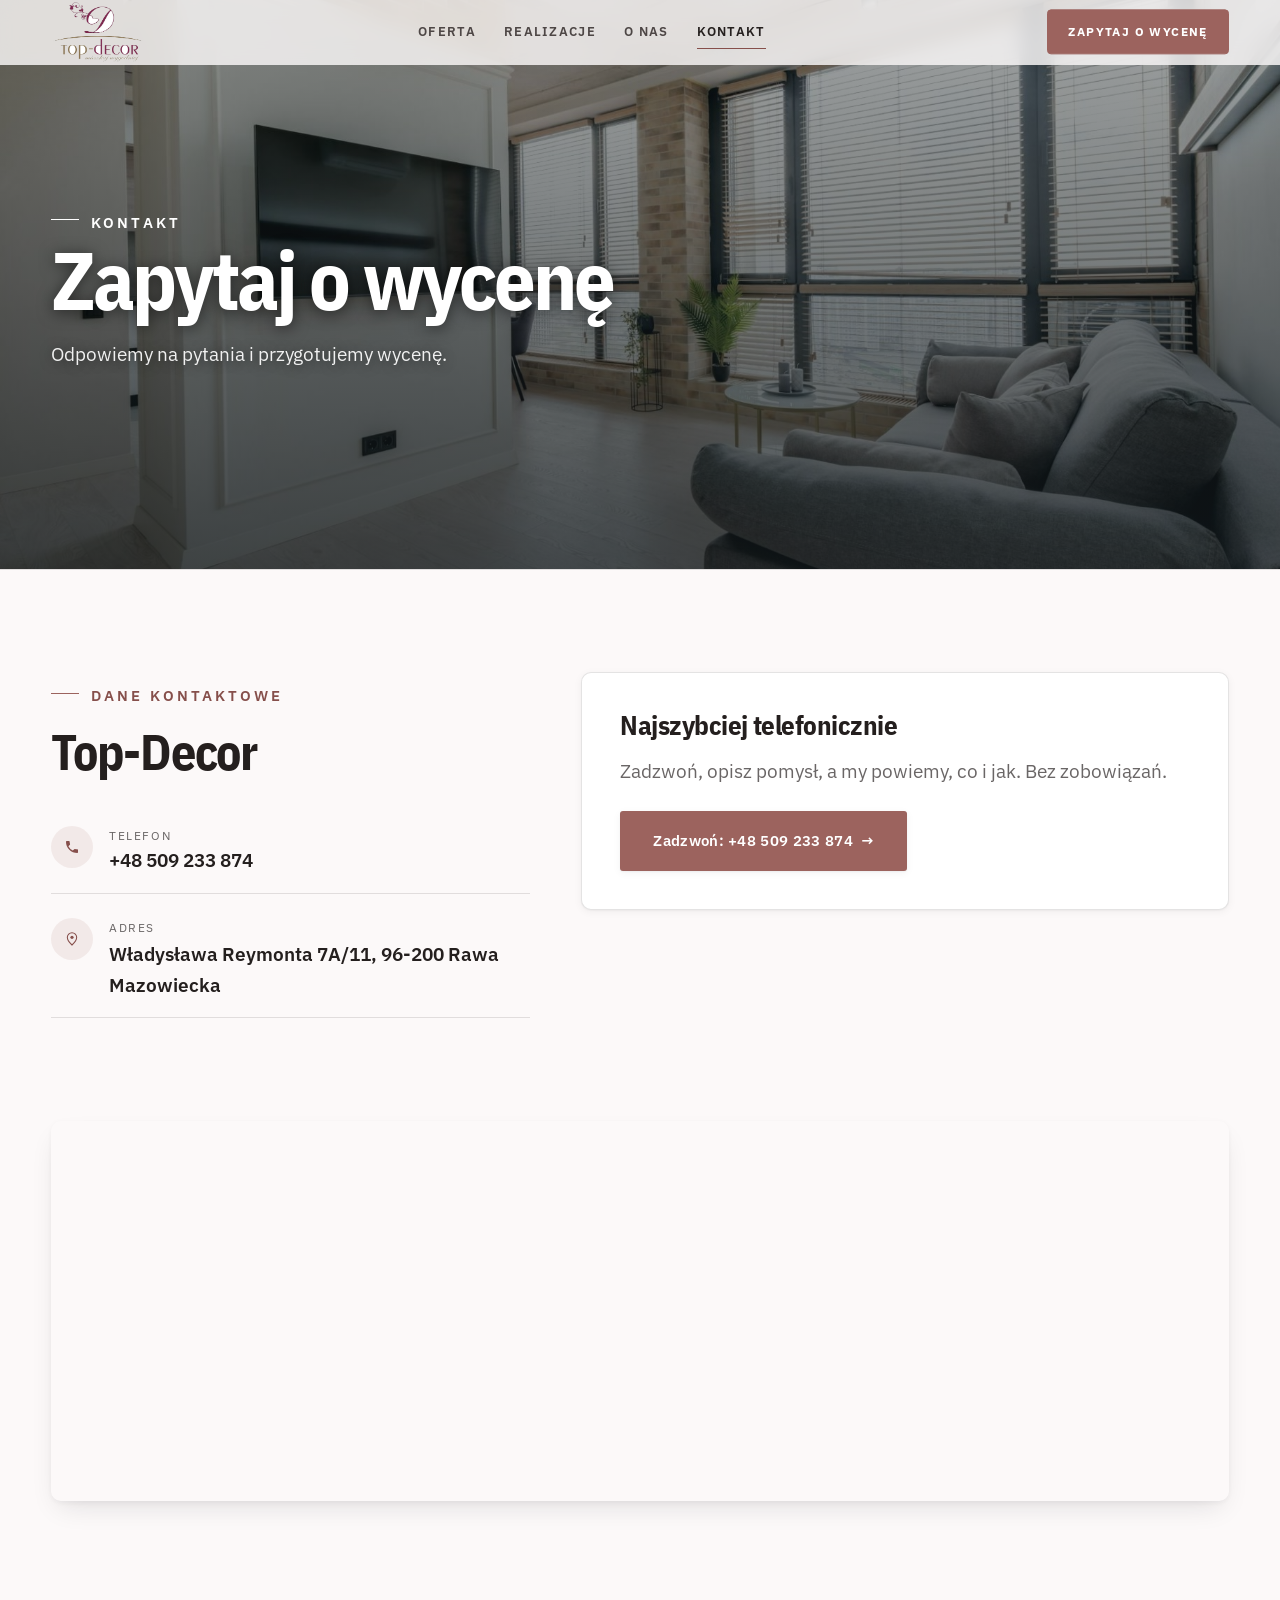
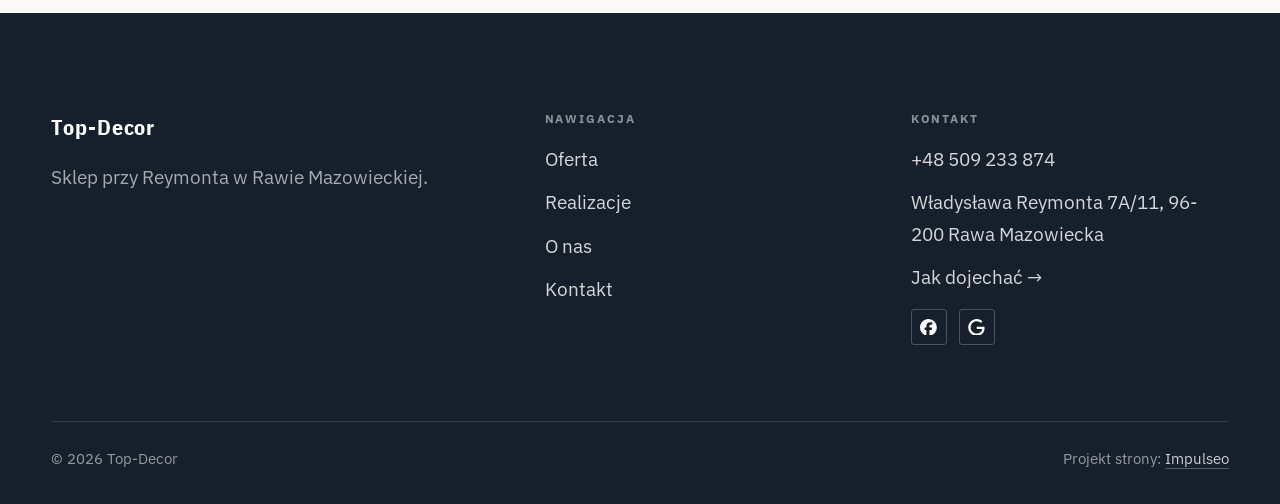
==== kontakt.html @ 42b7243c "Strona demo: top-decor" ====
<!DOCTYPE html>
<html lang="pl">
<head>
<meta charset="UTF-8">
<meta name="viewport" content="width=device-width, initial-scale=1.0">
<title>Kontakt - Top-Decor</title>
<meta name="description" content="Kontakt Top-Decor - Władysława Reymonta 7A/11, 96-200 Rawa Mazowiecka">
<link rel="canonical" href="https://kris20032.github.io/top-decor/kontakt.html">
<meta name="robots" content="noindex, nofollow">
<meta property="og:type" content="website">
<meta property="og:locale" content="pl_PL">
<meta property="og:site_name" content="Top-Decor">
<meta property="og:title" content="Kontakt - Top-Decor">
<meta property="og:description" content="Kontakt Top-Decor - Władysława Reymonta 7A/11, 96-200 Rawa Mazowiecka">
<meta property="og:url" content="https://kris20032.github.io/top-decor/kontakt.html">
<meta property="og:image" content="https://kris20032.github.io/top-decor/img/og.jpg">
<meta property="og:image:width" content="1200">
<meta property="og:image:height" content="630">
<meta name="twitter:card" content="summary_large_image">
<link rel="preconnect" href="https://fonts.googleapis.com">
<link rel="preconnect" href="https://fonts.gstatic.com" crossorigin>
<link href="https://fonts.googleapis.com/css2?family=IBM+Plex+Sans+Condensed:wght@500;600;700&family=IBM+Plex+Sans:wght@400;500;600&display=swap" rel="stylesheet">
<link rel="stylesheet" href="assets/styles.css?v=985de758">
</head>
<body>

<header class="nav">
  <div class="wrap nav-inner">
    <a class="brand brand-has-logo" href="index.html"><img class="brand-logo" src="img/logo.png" alt="Top-Decor" width="624" height="426" decoding="async"></a>
    <nav class="nav-links">
      <a href="oferta.html">Oferta</a>
      <a href="realizacje.html">Realizacje</a>
      <a href="o-nas.html">O nas</a>
      <a href="kontakt.html" class="active" aria-current="page">Kontakt</a>
      <a href="kontakt.html" class="btn btn-accent">Zapytaj o wycenę</a>
    </nav>
    <button class="nav-toggle" aria-label="Menu"><span></span><span></span><span></span></button>
  </div>
</header>

<main>
<section class="pagehead">
  <img src="img/g11.jpg" alt="Top-Decor - Zapytaj o wycenę" width="1830" height="1200" decoding="async">
  <div class="wrap">
    <span class="eyebrow">Kontakt</span>
    <h1>Zapytaj o wycenę</h1>
    <p>Odpowiemy na pytania i przygotujemy wycenę.</p>
  </div>
</section>
<section>
  <div class="wrap contact-grid">
    <div class="reveal">
      <span class="eyebrow">Dane kontaktowe</span>
      <h2 style="margin:var(--space-4) 0 var(--space-6)">Top-Decor</h2>
      <div class="info-list">
        <div class="info-row"><div class="ic"><svg class="ico-tel" width="16" height="16" viewBox="0 0 24 24" fill="none" aria-hidden="true"><path d="M6.6 10.8a15.5 15.5 0 0 0 6.6 6.6l2.2-2.2a1 1 0 0 1 1-.24 11.4 11.4 0 0 0 3.6.58 1 1 0 0 1 1 1V20a1 1 0 0 1-1 1A17 17 0 0 1 3 4a1 1 0 0 1 1-1h3.5a1 1 0 0 1 1 1c0 1.25.2 2.46.58 3.6a1 1 0 0 1-.25 1l-2.23 2.2Z" fill="currentColor"/></svg></div><div><div class="lbl">Telefon</div><a class="val" href="tel:+48509233874">+48 509 233 874</a></div></div>
        <div class="info-row"><div class="ic"><svg class="ico-pin" width="16" height="16" viewBox="0 0 24 24" fill="none" aria-hidden="true"><path d="M12 21s7-6.1 7-11.5A7 7 0 0 0 5 9.5C5 14.9 12 21 12 21Z" stroke="currentColor" stroke-width="1.6" fill="none"/><circle cx="12" cy="9.5" r="2.4" fill="currentColor"/></svg></div><div><div class="lbl">Adres</div><div class="val">Władysława Reymonta 7A/11, 96-200 Rawa Mazowiecka</div></div></div>
      </div>
    </div>
    <div class="reveal">
      <div class="form">
        <h3 style="margin-bottom:var(--space-4)">Najszybciej telefonicznie</h3>
        <p class="muted" style="margin-bottom:var(--space-5)">Zadzwoń, opisz pomysł, a my powiemy, co i jak. Bez zobowiązań.</p>
        <a href="tel:+48509233874" class="btn btn-accent" style="justify-content:center">Zadzwoń: +48 509 233 874 <span class="arr">→</span></a>
      </div>
    </div>
  </div>
</section>
<section style="padding-top:0">
  <div class="wrap reveal">
    <iframe class="map" title="Top-Decor - Rawa Mazowiecka" src="https://maps.google.com/maps?q=51.7623965%2C20.2611301&z=15&output=embed" loading="lazy" referrerpolicy="no-referrer-when-downgrade"></iframe>
  </div>
</section>
</main>

<footer>
  <div class="wrap">
    <div class="foot-grid">
      <div class="foot-brand">
        <div class="name">Top-Decor</div>
        <p>Sklep przy Reymonta w Rawie Mazowieckiej.</p>
      </div>
      <div class="foot-col">
        <h4>Nawigacja</h4>
        <a href="oferta.html">Oferta</a>
        <a href="realizacje.html">Realizacje</a>
        <a href="o-nas.html">O nas</a>
        <a href="kontakt.html">Kontakt</a>
      </div>
      <div class="foot-col">
        <h4>Kontakt</h4>
        <a href="tel:+48509233874">+48 509 233 874</a>
        <p>Władysława Reymonta 7A/11, 96-200 Rawa Mazowiecka</p>
        <a href="https://maps.google.com/?cid=16657654547501388124" target="_blank" rel="noopener">Jak dojechać →</a>
      <div class="foot-soc">
        <a class="soc" href="https://www.facebook.com/top.decor.eu/" target="_blank" rel="noopener" aria-label="Facebook - Top-Decor"><svg viewBox="0 0 24 24" aria-hidden="true" focusable="false"><path d="M9.101 23.691v-7.98H6.627v-3.667h2.474v-1.58c0-4.085 1.848-5.978 5.858-5.978.401 0 .955.042 1.468.103a8.68 8.68 0 0 1 1.141.195v3.325a8.623 8.623 0 0 0-.653-.036 26.805 26.805 0 0 0-.733-.009c-.707 0-1.259.096-1.675.309a1.686 1.686 0 0 0-.679.622c-.258.42-.374.995-.374 1.752v1.297h3.919l-.386 2.103-.287 1.564h-3.246v8.245C19.396 23.238 24 18.179 24 12.044c0-6.627-5.373-12-12-12s-12 5.373-12 12c0 5.628 3.874 10.35 9.101 11.647Z" fill="currentColor"/></svg></a>
        <a class="soc" href="https://maps.google.com/?cid=16657654547501388124" target="_blank" rel="noopener" aria-label="Google - Top-Decor"><svg viewBox="0 0 24 24" aria-hidden="true" focusable="false"><path d="M12.48 10.92v3.28h7.84c-.24 1.84-.853 3.187-1.787 4.133-1.147 1.147-2.933 2.4-6.053 2.4-4.827 0-8.6-3.893-8.6-8.72s3.773-8.72 8.6-8.72c2.6 0 4.507 1.027 5.907 2.347l2.307-2.307C18.747 1.44 16.133 0 12.48 0 5.867 0 .307 5.387.307 12s5.56 12 12.173 12c3.573 0 6.267-1.173 8.373-3.36 2.16-2.16 2.84-5.213 2.84-7.667 0-.76-.053-1.467-.173-2.053H12.48z" fill="currentColor"/></svg></a>
      </div>
      </div>
    </div>
    <div class="foot-bot">
      <span>© 2026 Top-Decor</span>
      <span>Projekt strony: <a class="foot-credit" href="https://impulseo.pl" target="_blank" rel="noopener">Impulseo</a></span>
    </div>
  </div>
</footer>
<div class="sticky-reserve"><a class="sr-book" href="kontakt.html">Zapytaj o wycenę</a><a class="sr-call" href="tel:+48509233874" aria-label="Zadzwoń"><svg class="ico-tel" width="16" height="16" viewBox="0 0 24 24" fill="none" aria-hidden="true"><path d="M6.6 10.8a15.5 15.5 0 0 0 6.6 6.6l2.2-2.2a1 1 0 0 1 1-.24 11.4 11.4 0 0 0 3.6.58 1 1 0 0 1 1 1V20a1 1 0 0 1-1 1A17 17 0 0 1 3 4a1 1 0 0 1 1-1h3.5a1 1 0 0 1 1 1c0 1.25.2 2.46.58 3.6a1 1 0 0 1-.25 1l-2.23 2.2Z" fill="currentColor"/></svg></a></div>
<div class="demo-wazne" data-do="2026-11-08" data-cykl="3" hidden><svg class="dw-ico" width="13" height="13" viewBox="0 0 24 24" fill="none" aria-hidden="true"><circle cx="12" cy="12" r="8.6" stroke="currentColor" stroke-width="1.8"/><path d="M12 7.2V12l3.3 2" stroke="currentColor" stroke-width="1.8" stroke-linecap="round"/></svg><span class="dw-txt"></span></div>

<script src="assets/main.js"></script>
</body>
</html>
---- assets/styles.css ----
/* ============================================================
   STOLBASZ — premium, architektoniczny B2B fit-out
   Jasna paleta, zero brązu. System wg premium-web-craft.
   Projekt strony: Impulseo (impulseo.pl)
   ============================================================ */

:root{
  /* PALETA — jasna, architektoniczna, chłodna */
  --paper:#F4F7FA;          /* główne tło */
  --paper-2:#E7EDF3;        /* sekcje alternatywne (chłodny jasny szary) */
  --paper-3:#E7EDF3;        /* delikatne wypełnienia */
  --ink:#16202C;            /* tekst główny — chłodny grafit */
  --ink-soft:#3A4654;       /* nagłówki drugorzędne */
  --muted:#5C6672;          /* tekst poboczny */
  --line:rgba(22,32,44,.12);/* hairline */
  --accent:#235E96;         /* stonowany petrol-slate — jedyny akcent */
  --accent-d:#1A4A78;
  --accent-soft:rgba(35,94,150,.10);
  --dark:#16202C;           /* sekcje ciemne (stopka/CTA) */

  /* HOVER ZDJĘĆ — JEDEN standard dla całego silnika (decyzja K. 04.08.2026, artefakt z wariantami).
     AKTUALNE (K.+Szymon 09.08.2026, wybór z artefaktu 6 wariantów): zoom 1.05 przy 1.4s -
     przy tak długim czasie mocniejszy kadr NIE skacze, tylko „oddycha". Poprzedni standard
     (1.02 / .55s z 04.08) odbierany jako dynamiczny i szybki.
     Spoczynek lekko przygaszony, ale TYLKO tam, gdzie jest mysz (@media hover:hover) —
     na telefonie zdjęcia zostają w pełnej jasności. */
  --img-zoom:1.05;                   /* K.+Szymon 09.08: wariant F z artefaktu porównawczego */
  --img-rest:brightness(.95) saturate(.99);
  --img-hot:brightness(1.06) saturate(1.05);
  --img-dur:1.4s;                    /* K.+Szymon 09.08 (wariant F): powoli = elegancko */
  --img-ease:cubic-bezier(.16,.84,.44,1);  /* miękki ogon, efekt „oddychania" */

  /* ODSTĘPY — skala 4/8 */
  --space-1:4px; --space-2:8px; --space-3:12px; --space-4:16px; --space-5:24px;
  --space-6:32px; --space-7:48px; --space-8:64px; --space-9:96px; --space-10:128px;

  /* TYPOGRAFIA — fluid clamp() (skala podbita 16.07.2026: większe, czytelniejsze litery — uwaga Adama) */
  --text-sm:clamp(.9rem,.87rem + .12vw,1rem);
  --text-base:clamp(1.08rem,1.04rem + .18vw,1.2rem);
  --text-lg:clamp(1.24rem,1.15rem + .34vw,1.44rem);
  --text-h3:clamp(1.34rem,1.22rem + .55vw,1.66rem);
  --text-h2:clamp(2.1rem,1.66rem + 2.1vw,3.1rem);
  --text-h1:clamp(2.9rem,2.1rem + 4vw,5.1rem);

  /* PROMIENIE — architektoniczne, raczej ostre */
  --r-sm:3px; --r-md:6px; --r-lg:10px;

  /* RUCH */
  --ease:cubic-bezier(.25,.46,.45,.94); --dur:.24s;

  /* CIENIE — miękkie, warstwowe */
  --sh-sm:0 1px 2px rgba(16,24,32,.04), 0 2px 8px rgba(16,24,32,.05);
  --sh-md:0 2px 6px rgba(16,24,32,.05), 0 12px 28px -8px rgba(16,24,32,.12);
  --sh-lg:0 6px 14px rgba(16,24,32,.07), 0 26px 56px -18px rgba(16,24,32,.22);

  --hairline:1px solid var(--line);

  --font-display:'IBM Plex Sans Condensed','IBM Plex Sans',sans-serif;
  --font-body:'IBM Plex Sans',sans-serif;
}

*{box-sizing:border-box;margin:0;padding:0}
html{scroll-behavior:smooth}
body{
  font-family:var(--font-body);
  font-size:var(--text-base);
  line-height:1.65;
  color:var(--ink);
  background:var(--paper);
  -webkit-font-smoothing:antialiased;
  text-rendering:optimizeLegibility;
}
img{max-width:100%;height:auto;display:block}  /* height:auto = width/height z atrybutów trzyma proporcje (TOP#12) */
a{color:inherit;text-decoration:none}

.wrap{width:min(92%,1180px);margin-inline:auto}
section{padding-block:clamp(52px,6.5vw,96px)}

h1,h2,h3{font-family:var(--font-display);font-weight:700;line-height:1.08;letter-spacing:-.02em;color:var(--ink)}
h1{font-size:var(--text-h1);letter-spacing:-.035em}
h2{font-size:var(--text-h2);letter-spacing:-.025em}
h3{font-size:var(--text-h3)}
/* MIARA — długość wiersza. WCAG 2.2 SC 1.4.8: max 80 znaków; Butterick: 45–90.
   68ch daje realnie 72–78 znaków polskiego tekstu, czyli z zapasem pod granicą.
   Wcześniej limit miał TYLKO <p> — <li>, <blockquote> i <dd> nie miały żadnego,
   i to jedyny powód, dla którego 23 bloki na dwóch oddanych stronach jadą po
   83–106 znaków w wierszu (pomiar 07.08.2026, bramka `miara`).
   ⚠️ Listy i definicje ograniczamy TYLKO bez klasy: `ul`/`ol` z klasą to u nas
   układ (siatki kafli, menu), a nie tekst ciągły — tam miarę wyznacza układ. */
/* 60ch, nie 68ch (K. 10.08): po zmianie fontów na węższe kroje (DM Sans i spółka)
   w 68ch mieściło się ~90 znaków - bramka pikselowa słusznie zgłaszała przekroczenie
   granicy 80. Pomiar na żywej przeglądarce: 60ch = 90 znaków, 53ch = ~78 znaków, czyli normę WCAG 1.4.8. */
:root{ --miara:53ch }
p{max-width:min(100%,var(--miara))}
blockquote,
ul:not([class])>li, ol:not([class])>li,
dl:not([class])>dd{max-width:min(100%,var(--miara))}

/* ⚠️ Świadomie BEZ wyjątku `.tile p,.card p,.svc p{max-width:none}`, choć nasuwa się sam:
   te akapity BYŁY już ograniczone (stare `p{max-width:65ch}`), więc „wyjątek" nie odblokowałby
   niczego nowego — tylko ROZLUŹNIŁ stan sprzed zmiany na wszystkich demach naraz.
   `figcaption` żadna z reguł wyżej nie dotyczy, więc też nie potrzebuje zwolnienia. */

/* ŁAMANIE. `balance` wyrównuje długości wierszy w nagłówku, `pretty` pilnuje ostatniego
   wiersza akapitu, żeby nie został w nim jeden wyraz. Obsługiwane od Chrome 117 /
   Safari 17.5; starsze przeglądarki po prostu ignorują tę własność.
   `text-wrap:pretty` nie występowało dotąd ANI RAZ w silniku ani w repo klientów. */
h1,h2,h3,.lead,.lede{text-wrap:balance}
p,li,blockquote,dd{text-wrap:pretty}

.eyebrow{
  font-family:var(--font-body);
  font-size:var(--text-sm);
  font-weight:600;
  letter-spacing:.18em;
  text-transform:uppercase;
  color:var(--accent);
  display:inline-flex;align-items:center;gap:var(--space-3);
}
/* flex:none + margin-top = kreska trzyma się PIERWSZEJ linii. Wcześniej align-items:center
   centrowało ją względem całego bloku i przy zawinięciu (długi kicker typu
   „…WNĘTRZ · LESZNO · OD 2019") druga linia lądowała z brzydkim wcięciem. */
.eyebrow{align-items:flex-start}
.eyebrow>*,.eyebrow{text-wrap:balance}   /* dlugi kicker lamal sie na sierote typu samo „2019" w drugiej linii */
.eyebrow::before{content:"";width:28px;height:1px;background:var(--accent);display:inline-block;flex:none;margin-top:.62em}

.muted{color:var(--muted)}
.lead{font-size:var(--text-lg);line-height:1.55;color:var(--ink-soft);max-width:50ch}

/* ---------- BUTTONS ---------- */
.btn{
  display:inline-flex;align-items:center;gap:var(--space-2);
  font-weight:600;font-size:var(--text-sm);letter-spacing:.02em;
  padding:var(--space-4) var(--space-6);
  border-radius:var(--r-sm);
  transition:transform var(--dur) var(--ease),box-shadow var(--dur) var(--ease),background var(--dur) var(--ease);
  cursor:pointer;border:1px solid transparent;
}
.btn-accent{background:var(--accent);color:#fff;box-shadow:var(--sh-sm)}
.btn-accent:hover{background:var(--accent-d);transform:translateY(-2px);box-shadow:var(--sh-md)}
.btn-accent:active{transform:translateY(0);box-shadow:var(--sh-sm)}
.btn-ghost{background:transparent;color:var(--ink);border-color:var(--line)}
.btn-ghost:hover{border-color:var(--accent);color:var(--accent);transform:translateY(-2px)}
.btn-light{background:#fff;color:var(--ink);box-shadow:var(--sh-sm)}
.btn-light:hover{transform:translateY(-2px);box-shadow:var(--sh-md)}
.btn .arr{transition:transform var(--dur) var(--ease)}
.btn:hover .arr{transform:translateX(4px)}

/* ---------- NAV ---------- */
.nav{
  position:sticky;top:0;z-index:50;
  background:color-mix(in srgb,var(--paper) 88%,transparent);
  backdrop-filter:saturate(140%) blur(10px);
  border-bottom:var(--hairline);
}
.nav-inner{display:flex;align-items:center;justify-content:space-between;gap:var(--space-5);height:72px}
/* ANTY-NACHODZENIE (K. 05.08.2026): długa nazwa firmy + przycisk z pełnym numerem nie mieściły się w pasku
   i flex ściskał linki PONIŻEJ ich treści - "Kontakt" wchodził na ramkę "Zadzwoń +48 ...". Teraz ustępuje
   nazwa marki (skrót wielokropkiem), a menu i przycisk nigdy się nie kurczą ani nie zachodzą na siebie. */
.brand{display:flex;flex-direction:column;line-height:1;min-width:0;flex:0 1 auto}
.brand .name{font-family:var(--font-display);font-weight:800;font-size:1.35rem;letter-spacing:.04em;white-space:nowrap;overflow:hidden;text-overflow:ellipsis}
.brand .sub{font-size:.62rem;letter-spacing:.34em;text-transform:uppercase;color:var(--muted);margin-top:5px;white-space:nowrap;overflow:hidden;text-overflow:ellipsis}
.nav-links{display:flex;align-items:center;gap:var(--space-6);flex:0 0 auto}
.nav-links a{font-size:var(--text-sm);font-weight:500;color:var(--ink-soft);position:relative;padding-block:4px;white-space:nowrap;transition:color var(--dur) var(--ease)}
.nav-links a::after{content:"";position:absolute;left:0;bottom:0;width:0;height:1.5px;background:var(--accent);transition:width var(--dur) var(--ease)}
.nav-links a:hover,.nav-links a.active{color:var(--ink)}
.nav-links a:hover::after,.nav-links a.active::after{width:100%}
.nav-links .btn{padding:var(--space-2) var(--space-5)}
/* przyciski w nav: właściwy kolor (przebij .nav-links a) + bez podkreślenia */
.nav-links a.btn-accent{color:#fff}
.nav-links a.btn-ghost,.nav-links a.btn-light{color:var(--ink)}
/* CTA w pasku: NIE podkreślenie spod linków menu, ale ten sam przelatujący błysk,
   co na wszystkich innych przyciskach (zgłoszenie K. 13.08.2026 - „na hero jest efekt
   światła przechodzącego przez przycisk, na navbarze go nie ma, a mają być identyczne").
   Reguła `.nav-links a::after` jest silniejsza od `.btn::after`, więc trzeba jej
   geometrię wyzerować i wpisać połysk z nazwy - samo `display:none` gasiło efekt. */
.nav-links a.btn::after{
  display:block;content:"";position:absolute;inset:0;z-index:-1;pointer-events:none;
  width:auto;height:auto;border-radius:inherit;   /* kasuje geometrię podkreślenia (width:0;height:1.5px) */
  background:linear-gradient(100deg,transparent 32%,rgba(255,255,255,.20) 50%,transparent 68%);
  translate:-120% 0}
@media (prefers-reduced-motion:no-preference){
  .nav-links a.btn:hover::after{translate:120% 0;transition:translate .75s var(--mt-ease,cubic-bezier(.16,.84,.44,1))}
}
.nav-toggle{display:none;background:none;border:none;cursor:pointer;flex-direction:column;gap:5px;padding:8px}
.nav-toggle span{width:24px;height:2px;background:var(--ink);transition:var(--dur)}
/* Ciasny zakres MIĘDZY menu mobilnym a pełnym pulpitem: zbijamy odstępy i nazwę marki,
   żeby wszystko zmieściło się naturalnie, zanim w ogóle dojdzie do skracania wielokropkiem. */
@media(max-width:1280px) and (min-width:921px){
  .nav-links{gap:var(--space-4)}
  .nav-links .btn{padding:var(--space-2) var(--space-4)}
  .brand .name{font-size:1.15rem}
}

/* ---------- HERO (split) ---------- */
.hero{position:relative;overflow:hidden;border-bottom:var(--hairline)}
.hero-grid{display:grid;grid-template-columns:1.05fr .95fr;gap:clamp(24px,4vw,60px);align-items:center;
  padding-block:clamp(36px,4.5vw,64px)}
.hero-copy .eyebrow{margin-bottom:var(--space-5)}
.hero-copy h1{margin-bottom:var(--space-5)}
.hero-copy .lead{margin-bottom:var(--space-7)}
.hero-actions{display:flex;flex-wrap:wrap;gap:var(--space-4)}
.hero-art{position:relative;aspect-ratio:4/3;border-radius:var(--r-lg);overflow:hidden;box-shadow:var(--sh-lg)}
.hero-art img{width:100%;height:100%;object-fit:cover}
.hero-art::after{content:"";position:absolute;inset:0;background:linear-gradient(180deg,transparent 55%,rgba(18,24,28,.28))}
.hero-badge{position:absolute;left:var(--space-5);bottom:var(--space-5);z-index:2;
  background:rgba(252,252,251,.94);backdrop-filter:blur(4px);
  border-radius:var(--r-md);padding:var(--space-4) var(--space-5);box-shadow:var(--sh-md);max-width:78%}
.hero-badge strong{display:block;font-family:var(--font-display);font-size:1rem;letter-spacing:-.01em}
.hero-badge span{font-size:var(--text-sm);color:var(--muted)}

/* ---------- HERO duży / kinowy (strona główna) ---------- */
.hero-cine{position:relative;min-height:clamp(560px,82vh,840px);min-height:clamp(560px,82svh,840px);display:flex;align-items:center;overflow:hidden;border-bottom:var(--hairline)}
.hero-cine>img{position:absolute;inset:0;width:100%;height:100%;object-fit:cover;z-index:0}
.hero-cine::after{content:"";position:absolute;inset:0;z-index:1;
  background:linear-gradient(95deg,rgba(13,18,23,.86) 0%,rgba(13,18,23,.64) 32%,rgba(13,18,23,.24) 62%,rgba(13,18,23,.04) 100%)}
.hero-cine .wrap{position:relative;z-index:2;padding-block:var(--space-8)}
.hero-cine .hero-copy{max-width:660px}
.hero-cine .eyebrow{color:#fff;margin-bottom:var(--space-5)}
.hero-cine .eyebrow::before{background:#fff}
.hero-cine h1{color:#fff;margin-bottom:var(--space-5);font-size:clamp(2.9rem,2rem + 4.4vw,5.2rem);text-wrap:balance}
.hero-cine .lead{color:rgba(255,255,255,.92);max-width:48ch;margin-bottom:var(--space-7)}
.hero-cine .hero-actions{display:flex;flex-wrap:wrap;gap:var(--space-4)}
/* NISKIE OKNO (laptop z dokiem i paskami przeglądarki ma ~700-780 px wysokości widoku):
   H1 do 5.2rem + długi lead nie mieściły się i przyciski wypadały POD krawędź ekranu -
   klient widział stronę bez ani jednego CTA. Skalujemy w dół, zamiast przycinać treść. */
@media(min-width:821px) and (max-height:820px){
  .hero-cine{min-height:clamp(520px,94svh,780px)}
  .hero-cine .wrap{padding-block:var(--space-6)}
  .hero-cine h1{font-size:clamp(2.2rem,1.5rem + 2.6vw,3.6rem);margin-bottom:var(--space-4)}
  .hero-cine .eyebrow{margin-bottom:var(--space-4)}
  .hero-cine .lead{margin-bottom:var(--space-5);max-width:44ch}
}
@media(max-width:680px){
  .hero-cine{min-height:clamp(520px,76vh,640px);min-height:clamp(520px,76svh,640px);align-items:flex-end}
  .hero-cine::after{background:linear-gradient(0deg,rgba(13,18,23,.9) 6%,rgba(13,18,23,.45) 55%,rgba(13,18,23,.25) 100%)}
  .hero-cine .wrap{padding-bottom:var(--space-9)}
  /* TELEFON (~90% oglądających): lead potrafił zająć 8 linii i zepchnąć CTA poza pierwszy ekran.
     Zwężamy interlinię i skalę - treści nie ucinamy, bo to ona sprzedaje. */
  .hero-cine .lead{font-size:.98rem;line-height:1.5;margin-bottom:var(--space-5)}
  .hero-cine .eyebrow{font-size:.72rem;letter-spacing:.13em;margin-bottom:var(--space-4)}
  .hero-cine .eyebrow::before{width:20px}
  .hero-cine h1{margin-bottom:var(--space-4)}
}

/* full-bleed hero variant (podstrony) */
.pagehead{position:relative;min-height:46vh;min-height:46svh;display:flex;align-items:flex-end;overflow:hidden;border-bottom:var(--hairline)}
.pagehead img{position:absolute;inset:0;width:100%;height:100%;object-fit:cover}
/* 10.08.2026 (decyzja K.): mocniejsze przyciemnienie + cień pod tekstem. Bramka mierzyła na
   nagłówkach podstron 3,38-3,43:1 przy wymaganych 4,5 — jasne zdjęcie (hala, śnieg, niebo)
   podchodziło pod biały tekst. Zdjęcia klientów są różne, więc kontrast musi dawać WARSTWA,
   a nie szczęśliwy dobór kadru. */
.pagehead::after{content:"";position:absolute;inset:0;background:linear-gradient(180deg,rgba(18,24,28,.40),rgba(18,24,28,.76))}
.pagehead .wrap{position:relative;z-index:2;padding-block:var(--space-9);color:#fff}
.pagehead h1{color:#fff;max-width:18ch;text-shadow:0 2px 16px rgba(0,0,0,.55)}
.pagehead .eyebrow{color:#fff}
.pagehead .eyebrow::before{background:#fff}
.pagehead p{color:rgba(255,255,255,.92);margin-top:var(--space-4);max-width:54ch;text-shadow:0 1px 12px rgba(0,0,0,.5)}

/* ---------- STRIP (pasek skrótów / liczby) ---------- */
.strip{background:var(--dark);color:#fff}
/* PASEK HASEŁ — standard 04.08.2026 (decyzja K.): 5 haseł w JEDNYM rzędzie, tekst WYŚRODKOWANY,
   węższe marginesy boczne niż reszta strony (pasek ma iść szerzej), równe wysokości kolumn. */
.strip .wrap{width:min(96%,1440px);display:grid;grid-template-columns:repeat(5,1fr);
  gap:var(--space-5);padding-block:var(--space-7);align-items:stretch}
.strip .item .k{font-family:var(--font-display);font-size:clamp(1.05rem,.82rem + .85vw,1.55rem);
  font-weight:800;letter-spacing:-.02em;color:#fff;line-height:1.18;text-wrap:balance}
.strip .item .v{font-size:var(--text-sm);color:rgba(255,255,255,.66);margin-top:var(--space-2);line-height:1.4}
.strip .item{border-left:2px solid var(--accent);padding-inline:var(--space-4);
  text-align:center;display:flex;flex-direction:column;justify-content:center}
/* liczba kolumn = liczba haseł, żeby ostatnie nie zostawało samo w drugim rzędzie.
   Klasę n-N nadaje multipage.py; domyślnie (bez klasy) pasek jest 5-kolumnowy. */
.strip.n-2 .wrap{grid-template-columns:repeat(2,1fr)}
.strip.n-3 .wrap{grid-template-columns:repeat(3,1fr)}
.strip.n-4 .wrap{grid-template-columns:repeat(4,1fr);gap:var(--space-6)}
.strip.n-4 .item .k{font-size:clamp(1.3rem,1rem + 1.1vw,2rem)}
.strip.n-6 .wrap{grid-template-columns:repeat(6,1fr);gap:var(--space-4)}
.strip.n-6 .item .k{font-size:clamp(.98rem,.8rem + .7vw,1.35rem)}
/* równe łamanie: zamiast "długa linia + jedno słowo" obie linie zbliżonej długości */
.strip .item .k{text-wrap:balance}

/* ---------- SECTION HEAD ---------- */
.head{max-width:48rem;margin-bottom:var(--space-8)}
.head.center{margin-inline:auto;text-align:center}
.head .eyebrow{margin-bottom:var(--space-4)}
.head h2{margin-bottom:var(--space-4)}
.head p{color:var(--muted);font-size:var(--text-lg);line-height:1.55}
.head.center p{margin-inline:auto}

/* ---------- INTRO SPLIT ---------- */
.split{display:grid;grid-template-columns:.92fr 1.08fr;gap:clamp(28px,5vw,80px);align-items:center}
.split.rev{grid-template-columns:1.08fr .92fr}
.split.rev .split-art{order:-1}
.split-art{position:relative;aspect-ratio:5/4;border-radius:var(--r-lg);overflow:hidden;box-shadow:var(--sh-lg)}
.split-art img{width:100%;height:100%;object-fit:cover}
.split-copy h2{margin-bottom:var(--space-5)}
.split-copy p+p{margin-top:var(--space-4)}
.split-copy .btn{margin-top:var(--space-6)}

/* ---------- SERVICES (zakres) ---------- */
.svc-grid{display:grid;grid-template-columns:repeat(auto-fit,minmax(280px,1fr));gap:var(--space-5)}
.svc{background:#fff;border:var(--hairline);border-radius:var(--r-md);padding:var(--space-7) var(--space-6);
  transition:transform var(--dur) var(--ease),box-shadow var(--dur) var(--ease),border-color var(--dur) var(--ease);
  position:relative;overflow:hidden}
.svc::before{content:"";position:absolute;left:0;top:0;width:3px;height:0;background:var(--accent);transition:height var(--dur) var(--ease)}
.svc:hover{transform:translateY(-4px);box-shadow:var(--sh-md);border-color:transparent}
.svc:hover::before{height:100%}
.svc .ic{font-family:var(--font-display);font-size:.8rem;font-weight:700;letter-spacing:.12em;color:var(--accent);margin-bottom:var(--space-4)}
.svc h3{margin-bottom:var(--space-3);font-size:1.22rem}
.svc p{color:var(--muted);font-size:var(--text-base);line-height:1.6}

/* big detailed service rows */
.svc-row{display:grid;grid-template-columns:.8fr 1.2fr;gap:clamp(20px,4vw,60px);align-items:center;padding-block:var(--space-8)}
.svc-row+.svc-row{border-top:var(--hairline)}
.svc-row.rev{grid-template-columns:1.2fr .8fr}
/* Naprzemienny układ wierszy oferty: co drugi wiersz ma zdjęcie po PRAWEJ.
   Było `order:-1` — martwy kod, bo zdjęcie i tak jest pierwszym dzieckiem w HTML,
   więc wszystkie wiersze wyglądały identycznie (zdjęcie zawsze z lewej), a `rev`
   zmieniało tylko szerokość kolumn. Znalezione 29.07.2026 przy różnicowaniu kierunków
   animacji (pomiar pozycji: art.mid 390/502 przy row.mid 756 — zawsze lewa strona). */
.svc-row.rev .svc-row-art{order:2}
.svc-row-art{aspect-ratio:4/3;border-radius:var(--r-md);overflow:hidden;box-shadow:var(--sh-md)}
.svc-row-art img{width:100%;height:100%;object-fit:cover}
.svc-row h3{font-size:1.5rem;margin-bottom:var(--space-4)}
.svc-row .num{font-family:var(--font-display);font-size:.85rem;font-weight:700;letter-spacing:.14em;color:var(--accent);display:block;margin-bottom:var(--space-3)}
.svc-row ul{list-style:none;margin-top:var(--space-4);display:flex;flex-direction:column;gap:var(--space-2)}
.svc-row li{position:relative;padding-left:var(--space-5);color:var(--muted);font-size:var(--text-base)}
.svc-row li::before{content:"";position:absolute;left:0;top:.62em;width:8px;height:1px;background:var(--accent)}

/* ---------- GALLERY (realizacje) ---------- */
.gallery{display:grid;grid-template-columns:repeat(12,1fr);gap:var(--space-4);grid-auto-rows:200px}
/* GALERIA MASONRY — pionowe zdjęcia (portrety beauty/wellness) bez przycinania: kolumny, height auto */
.gallery-masonry{column-count:3;column-gap:var(--space-4)}
@media(max-width:900px){.gallery-masonry{column-count:2}}
@media(max-width:560px){.gallery-masonry{column-count:1}}
.gallery-masonry .m-tile{break-inside:avoid;margin:0 0 var(--space-4);padding:0;position:relative;overflow:hidden;border-radius:var(--r-md);border:1px solid var(--line)}
.gallery-masonry .m-tile img{width:100%;height:auto;display:block}
.gallery-masonry .m-tile .cap{position:absolute;left:0;right:0;bottom:0;padding:var(--space-4);color:#fff;background:linear-gradient(0deg,rgba(0,0,0,.55),transparent);font-size:var(--text-sm)}
.gallery-masonry .m-tile .cap small{display:block;font-weight:400;opacity:.78;letter-spacing:.04em;text-transform:uppercase;font-size:.66rem;margin-top:3px}
.tile{position:relative;overflow:hidden;border-radius:var(--r-md);box-shadow:var(--sh-sm);
  transition:transform var(--dur) var(--ease),box-shadow var(--dur) var(--ease)}
.tile img{width:100%;height:100%;object-fit:cover;
  transition:transform var(--img-dur) var(--img-ease),filter var(--img-dur) var(--img-ease)}
.tile:hover{box-shadow:var(--sh-md)}
.tile .cap{position:absolute;left:0;right:0;bottom:0;padding:var(--space-5) var(--space-4) var(--space-4);
  /* mocniejszy spad + cien pod tekstem: na JASNYCH zdjeciach klienta (biale fronty, sciany)
     slaby gradient dawal kontrast ~1.5:1 zamiast wymaganych 3.6:1 (bramka wygladu, 10.08.2026) */
  background:linear-gradient(transparent 10%,rgba(18,24,28,.55) 40%,rgba(18,24,28,.88) 68%,rgba(18,24,28,.99));color:#fff;
  text-shadow:0 1px 2px rgba(0,0,0,.85),0 2px 10px rgba(0,0,0,.55);
  font-size:var(--text-sm);font-weight:600;letter-spacing:.01em;
  opacity:0;transform:translateY(8px);transition:var(--dur) var(--ease)}
.tile:hover .cap{opacity:1;transform:translateY(0)}
.tile .cap small{display:block;font-weight:400;opacity:.78;letter-spacing:.04em;text-transform:uppercase;font-size:.66rem;margin-top:3px}
/* bento spans */
.t-wide{grid-column:span 6}
.t-tall{grid-column:span 6;grid-row:span 2}
.t-std{grid-column:span 6}
.t-third{grid-column:span 4}
.t-two3{grid-column:span 8}

/* ---------- TRUST / WIARYGODNOŚĆ ---------- */
.trust{background:var(--paper-2)}
.trust-grid{display:grid;grid-template-columns:repeat(auto-fit,minmax(240px,1fr));gap:var(--space-5);margin-top:var(--space-7)}
.trust-card{background:#fff;border-radius:var(--r-md);padding:var(--space-7) var(--space-6);box-shadow:var(--sh-sm);border-top:3px solid var(--accent)}
.trust-card .big{font-family:var(--font-display);font-size:clamp(1.8rem,1.3rem + 1.6vw,2.6rem);font-weight:800;letter-spacing:-.02em;color:var(--ink);line-height:1}
.trust-card h3{font-size:1.12rem;margin:var(--space-3) 0 var(--space-2)}
.trust-card p{color:var(--muted);font-size:var(--text-base);line-height:1.55}

/* ---------- CTA band ---------- */
.cta{background:var(--dark);color:#fff;position:relative;overflow:hidden}
/* telefon w CTA: na ciemnym tle biały (domyślnie), rodziny z JASNYM tłem CTA
   nadpisują to u siebie - wcześniej kolor siedział w stylu inline i wygrywał z rodziną. */
.cta .btn-ghost-cta{color:#fff;border-color:rgba(255,255,255,.3)}
.cta .wrap{display:grid;grid-template-columns:1.4fr .6fr;gap:var(--space-7);align-items:center;position:relative;z-index:2}
.cta h2{color:#fff;max-width:20ch}
.cta p{color:rgba(255,255,255,.74);margin-top:var(--space-4)}
.cta-actions{display:flex;flex-direction:column;gap:var(--space-3);align-items:flex-start}
.cta::before{content:"";position:absolute;right:-80px;top:-80px;width:360px;height:360px;border-radius:50%;
  background:radial-gradient(circle,var(--accent-soft),transparent 70%)}

/* ---------- CONTACT ---------- */
.contact-grid{display:grid;grid-template-columns:.85fr 1.15fr;gap:clamp(28px,4vw,56px);align-items:start}
.info-list{display:flex;flex-direction:column;gap:var(--space-2)}
.info-row{display:flex;gap:var(--space-4);align-items:flex-start;padding-block:var(--space-4);border-bottom:var(--hairline)}
.info-row .ic{flex:none;width:42px;height:42px;display:grid;place-items:center;border-radius:50%;
  background:var(--accent-soft);color:var(--accent);font-size:1.05rem}
.info-row .lbl{font-size:.72rem;letter-spacing:.14em;text-transform:uppercase;color:var(--muted)}
.info-row .val{font-weight:600;font-size:var(--text-base);margin-top:2px}
.info-row a.val:hover{color:var(--accent)}
.map{border:none;border-radius:var(--r-lg);box-shadow:var(--sh-md);width:100%;height:100%;min-height:380px;filter:grayscale(.2) contrast(1.02)}
.form{background:#fff;border:var(--hairline);border-radius:var(--r-lg);padding:clamp(24px,3vw,40px);box-shadow:var(--sh-sm)}
.form .fld{margin-bottom:var(--space-5)}
.form label{display:block;font-size:var(--text-sm);font-weight:600;margin-bottom:var(--space-2)}
.form input,.form textarea{width:100%;font-family:inherit;font-size:var(--text-base);color:var(--ink);
  padding:var(--space-4);border:var(--hairline);border-radius:var(--r-sm);background:var(--paper);transition:border-color var(--dur)}
.form input:focus,.form textarea:focus{outline:none;border-color:var(--accent);background:#fff}
.form textarea{resize:vertical;min-height:120px}
.form .note{font-size:var(--text-sm);color:var(--muted);margin-top:var(--space-3)}

/* ---------- FOOTER ---------- */
footer{background:var(--dark);color:#fff;padding-block:var(--space-9) var(--space-6)}
.foot-grid{display:grid;grid-template-columns:1.4fr 1fr 1fr;gap:var(--space-7);margin-bottom:var(--space-8)}
.foot-brand .name{font-family:var(--font-display);font-weight:800;font-size:1.4rem;letter-spacing:.04em}
.foot-brand p{color:rgba(255,255,255,.62);margin-top:var(--space-4);font-size:var(--text-base);max-width:38ch}
.foot-col h4{font-size:.74rem;letter-spacing:.16em;text-transform:uppercase;color:rgba(255,255,255,.5);margin-bottom:var(--space-4)}
.foot-col a,.foot-col p{display:block;color:rgba(255,255,255,.82);font-size:var(--text-base);margin-bottom:var(--space-3)}
.foot-col a:hover{color:#fff}
.foot-bot{border-top:1px solid rgba(255,255,255,.12);padding-top:var(--space-5);display:flex;justify-content:space-between;flex-wrap:wrap;gap:var(--space-3);
  font-size:var(--text-sm);color:rgba(255,255,255,.55)}
.foot-bot a:hover{color:#fff}
/* Podpis w stopce = klikalny link do impulseo.pl (31.07.2026). Ma być WIDOCZNIE klikalny,
   ale nie krzyczeć - stąd sam kolor jaśniejszy + delikatne podkreślenie na najeździe. */
.foot-bot a.foot-credit{color:rgba(255,255,255,.78);text-decoration:none;border-bottom:1px solid rgba(255,255,255,.28)}
.foot-bot a.foot-credit:hover{color:#fff;border-bottom-color:#fff}

/* ---------- REVEAL ---------- */
.reveal{opacity:0;transform:translateY(22px);transition:opacity .6s var(--ease),transform .6s var(--ease)}
.reveal.in{opacity:1;transform:none}

/* ---------- RESPONSIVE ---------- */
@media(max-width:920px){
  .hero-grid,.split,.split.rev,.svc-row,.svc-row.rev,.cta .wrap,.contact-grid,.foot-grid{grid-template-columns:1fr}
  .split.rev .split-art,.svc-row.rev .svc-row-art{order:0}
  .hero-art{aspect-ratio:16/10;max-height:420px}
  .strip .wrap,.strip.n-2 .wrap,.strip.n-3 .wrap,.strip.n-4 .wrap,.strip.n-6 .wrap{grid-template-columns:repeat(2,1fr);gap:var(--space-6)}
  .strip .item .k,.strip.n-6 .item .k{font-size:clamp(1.3rem,1.1rem + 1vw,2rem)}
  .gallery{grid-auto-rows:180px}
  .t-wide,.t-tall,.t-std,.t-third,.t-two3{grid-column:span 6}
  .t-tall{grid-row:span 1}
  .cta-actions{flex-direction:row;flex-wrap:wrap}
  .foot-grid{gap:var(--space-6)}
}
@media(max-width:680px){
  .nav-links{position:fixed;inset:72px 0 auto 0;background:var(--paper);flex-direction:column;align-items:stretch;
    gap:0;padding:var(--space-4) 6%;border-bottom:var(--hairline);box-shadow:var(--sh-md);
    transform:translateY(-120%);transition:transform var(--dur) var(--ease)}
  .nav-links.open{transform:translateY(0)}
  .nav-links a{padding-block:var(--space-4);border-bottom:var(--hairline)}
  .nav-links .btn{margin-top:var(--space-3);justify-content:center}
  .nav-toggle{display:flex}
  .strip .wrap,.strip.n-2 .wrap,.strip.n-3 .wrap,.strip.n-4 .wrap,.strip.n-6 .wrap{grid-template-columns:1fr}
  .gallery{grid-template-columns:repeat(6,1fr)}
  .foot-grid{grid-template-columns:1fr}
}
@media(prefers-reduced-motion:reduce){
  /* audyt 09.08 TOP#14: samo skrócenie duration przy animacji INFINITE = stroboskop
     (pętla .01ms miga ekranem); iteration-count:1 gasi pętlę naprawdę. Pseudoelementy
     też - tła hero (gastro/studio) animują ::before/img, blanket na * ich nie łapał. */
  *,*::before,*::after{animation-duration:.01ms!important;animation-iteration-count:1!important;animation-delay:0s!important;transition:none!important}
  .reveal{opacity:1!important;transform:none!important}
  html{scroll-behavior:auto}
}

/* ============================================================
   PREMIUM LAYER — destylat deep-researchu branż (anty-AI, spokój).
   Zmienne STOLBASZ (--accent/--ink/--paper/--line/--dark). Ruch ledwo
   zauważalny, krzywa cubic-bezier(.16,.84,.44,1); prefers-reduced-motion
   pokryte blanketem wyżej. Karty hairline zamiast cieni = #1 sygnał „nie-AI".
   ============================================================ */

/* więcej oddechu między sekcjami (liderzy: 110-130px) */
section{padding-block:clamp(64px,8vw,128px)}

/* 1) Aksamitny reveal — dłuższa, miękka krzywa zamiast „skoku" */
.reveal{transition:opacity .9s cubic-bezier(.16,.84,.44,1),transform .9s cubic-bezier(.16,.84,.44,1);will-change:opacity,transform}
/* stagger TYLKO w galerii (tam pozycja = porządek dzieci) */
.gallery .reveal:nth-child(2){transition-delay:.07s}
.gallery .reveal:nth-child(3){transition-delay:.14s}
.gallery .reveal:nth-child(4){transition-delay:.21s}
.gallery .reveal:nth-child(5){transition-delay:.28s}
.gallery .reveal:nth-child(6){transition-delay:.35s}

/* 2) Hero STATYCZNY na .hero-cine — Ken Burns CAŁKIEM WYŁĄCZONY 26.06 (3. zgłoszenie Szymona).
   GENEZA: animowanie scale na <img> hero z teksturami (cegły/framugi) re-samplinguje obraz
   klatka po klatce → na części ekranów drobne drganie/shimmer = „heroshot się trzęsie".
   translateY usunięto wcześniej, scale-only + will-change/GPU NIE wystarczyły do GWARANCJI gładkości.
   Krzysztof zażądał pewności („make sure, że błąd się nie pojawi") > efekt. Zero animacji = 0% drgania.
   Delikatny zoom zostaje TYLKO w pełnoekranowych hero gastro/studio (hg-bg/hs-bg — tło, inny
   mechanizm, chwalone, nigdy nie zgłaszane). NIE wracać do KB na .hero-cine bez realnego testu
   na sprzęcie klienta — to ryzyko regresji „trzęsienia”. */
/* BEZPIECZNY "wow" na hero = jednorazowy FADE-IN (opacity), nie zoom.
   opacity nie dotyka bitmapy → gładkie na KAŻDYM zdjęciu/ekranie/GPU, zero ryzyka migotania.
   Geometryczny ruch (scale/translate) na .hero-cine jest ZAKAZANY (bramka pilnuje). */
@keyframes heroFade{from{opacity:0}to{opacity:1}}
.hero-cine>img{transform:none;animation:heroFade 1.1s ease-out both}

/* 3) Akcentowy hairline pod nagłówkiem sekcji, który „rysuje się" przy wejściu */
.head h2{position:relative;padding-bottom:18px}
.head h2::after{content:"";position:absolute;left:0;bottom:0;height:1px;width:0;background:var(--accent);transition:width 1s cubic-bezier(.16,.84,.44,1) .15s}
.head.center h2::after{left:50%;transform:translateX(-50%)}
.head.reveal.in h2::after,.head.center.reveal.in h2::after{width:54px}

/* 4) Karty HAIRLINE zamiast cieni/zaokrągleń (najmocniejszy anty-AI detal) */
.svc{background:transparent;border:1px solid var(--line);border-radius:var(--r-sm);box-shadow:none}
.svc:hover{box-shadow:none;border-color:var(--accent);transform:translateY(-3px)}
.trust-card{background:transparent;box-shadow:none;border:1px solid var(--line);border-top:2px solid var(--accent);border-radius:var(--r-sm)}
.tile{box-shadow:none;border-radius:var(--r-sm)}
.tile:hover{box-shadow:none}

/* 5) Sticky-nav kondensuje się po przewinięciu (sygnał dopracowania) */
.nav{transition:box-shadow .4s ease,background .4s ease}
.nav.is-stuck{box-shadow:0 1px 0 var(--line),0 14px 30px -24px rgba(0,0,0,.45)}
.nav-inner{transition:height .35s var(--ease)}
.nav.is-stuck .nav-inner{height:60px}

/* 6) MANIFESTO — pełnoekranowy cytat-bohater (zastępuje generyczne „Dlaczego my") */
.manifesto{background:var(--paper-2);text-align:center}
.manifesto .wrap{max-width:60rem}
.manifesto p{font-family:var(--font-display);font-style:italic;font-size:clamp(1.6rem,1rem + 2.4vw,2.8rem);line-height:1.32;color:var(--ink-soft);margin-inline:auto;max-width:26ch;position:relative;padding-top:var(--space-8)}
.manifesto p::before{content:"";position:absolute;top:0;left:50%;transform:translateX(-50%);width:54px;height:1px;background:var(--accent)}
.manifesto p span{color:var(--accent);font-style:italic}

/* 7) GATEWAYS — 3 duże bramy-zdjęcia (zamiast paska menu usług) */
.gateways{display:grid;grid-template-columns:repeat(3,1fr);gap:var(--space-4)}
.gateway{position:relative;aspect-ratio:3/4;overflow:hidden;border-radius:var(--r-sm);display:block}
.gateway img{width:100%;height:100%;object-fit:cover;
  transition:transform var(--img-dur) var(--img-ease),filter var(--img-dur) var(--img-ease)}
.gateway::after{content:"";position:absolute;inset:0;background:linear-gradient(180deg,transparent 38%,rgba(18,24,28,.74))}
/* ===== HOVER ZDJĘĆ — jedno miejsce dla WSZYSTKICH kafli ze zdjęciem (K. 04.08.2026) ===== */
@media(hover:hover){
  .tile img,.gateway img,.m-tile img{filter:var(--img-rest)}
  .tile:hover img,
  .gateway:hover img,
  .m-tile:hover img{transform:scale(var(--img-zoom));filter:var(--img-hot)}
}
.m-tile img{transition:transform var(--img-dur) var(--img-ease),filter var(--img-dur) var(--img-ease)}
.gateway .g-ttl{position:absolute;left:0;right:0;bottom:0;z-index:2;padding:var(--space-6) var(--space-5);color:#fff;font-family:var(--font-display);font-size:1.45rem;letter-spacing:-.01em;line-height:1.15}
.gateway .g-ttl small{display:block;font-family:var(--font-body);font-size:var(--text-sm);font-weight:400;opacity:.82;letter-spacing:.03em;margin-top:5px}
@media(max-width:760px){.gateways{grid-template-columns:1fr}.gateway{aspect-ratio:16/10}}

/* 8) LOGO klienta w nagłówku (gdy podane --logo) */
/* 52px domyślnie (feedback Bartka 06.07.2026: 40px ginęło, uwaga padła 3x; ~56px sprawdzone na żywym demie anna-borowiec-makeup) */
.brand-logo{height:64px;width:auto;max-width:300px;object-fit:contain;display:block}
.nav.is-stuck .brand-logo{height:52px}
@media(max-width:680px){.brand-logo{height:46px;max-width:210px}}


/* === RWD: nagłówki na wąskich ekranach (dodane 17.07.2026 razem z fixem clamp) ===
   Po przywróceniu działania clamp() dolna granica --text-h1 (2.9rem) rozpychała
   dokument przy długich polskich słowach na telefonach. Tu ją zjeżdżamy. */
@media (max-width:560px){
  :root{
    --text-h1:clamp(1.9rem, 1.15rem + 4.4vw, 2.7rem);
    --text-h2:clamp(1.5rem, 1rem + 3vw, 2.1rem);
  }
  .hero-cine h1{font-size:clamp(1.9rem, 1.15rem + 4.4vw, 2.7rem)}
  h1,h2{overflow-wrap:break-word}
}

/* GODZINY (godziny_grid z briefu) — dzień po lewej, godziny po prawej. Wcześniej BRAK stylu
   powodował sklejenie "Poniedziałek-Piątek8:00-20:00" (dodane 2026-07-21). Neutralne dla dem bez grafiku. */
.godz{display:flex;flex-direction:column;gap:2px;max-width:440px;margin-top:8px}
.godz-row{display:flex;justify-content:space-between;align-items:baseline;gap:24px;padding:10px 0;border-bottom:1px solid var(--line)}
.godz-row:last-child{border-bottom:0}
.godz-row b{font-weight:600;color:var(--ink)}
.godz-row span{color:var(--muted);white-space:nowrap}

/* === FAQ (lekcja 08.08.2026) ===
   Sekcja faq_klinika() trafia NIE tylko do rodziny „klinika" (multipage.py: także układ FACHOWCY),
   a style leżały wyłącznie w families/klinika.css — u hydraulika/dekarza FAQ renderowało się jako
   goła lista <details> z domyślnym trójkącikiem przeglądarki (wpadka: demo Instalatorstwo Gała).
   Dlatego baza. Rodzina może to nadpisać na wierzchu. */
.faq-list{max-width:48rem;margin:var(--space-8) auto 0;display:flex;flex-direction:column;gap:var(--space-3)}
.faq-item{border:1px solid var(--line);border-radius:var(--r-md);background:var(--paper);padding:var(--space-4) var(--space-5)}
.faq-item summary{font-family:var(--font-display);font-weight:600;color:var(--ink);cursor:pointer;list-style:none;display:flex;justify-content:space-between;gap:1rem}
.faq-item summary::-webkit-details-marker{display:none}
.faq-item summary::after{content:"+";color:var(--accent-d);font-weight:700;font-size:1.2rem;line-height:1}
.faq-item[open] summary::after{content:"-"}
.faq-item p{color:var(--ink-soft);font-size:var(--text-base);line-height:1.6;margin:var(--space-3) 0 0}

/* === LICZBA OPINII PRZY SEKCJI OPINII (08.08.2026, wzorzec irismeble.pl, decyzja K.) ===
   Trzy cytaty bez kontekstu czyta się jak „firma ma trzy opinie". Ta linijka mówi wprost,
   ile ich jest naprawdę - dane i tak przychodzą z reconu i szły dotąd wyłącznie do hero.
   Baza, nie rodzina: sekcja opinii renderuje się we WSZYSTKICH układach, a style opinii
   leżą per rodzina - bez tego u części rodzin linijka byłaby gołym tekstem (ta sama pułapka
   co z FAQ wyżej). Rodzina może nadpisać na wierzchu. */
.op-meta{
  text-align:center;margin:calc(var(--space-3) * -1) 0 var(--space-6);
  color:var(--muted);font-size:var(--text-base);letter-spacing:.01em;
}
.op-meta .ico-star{color:var(--accent-d);margin-right:2px}

/* --- licznik ważności DEMA (pomysł K. 09.08) - tylko wersje pokazowe --- */
.demo-wazne{position:fixed;top:calc(var(--nav-h, 64px) + 14px);right:14px;z-index:95;
  display:inline-flex;align-items:center;gap:.45em;
  background:rgba(21,25,28,.82);color:#fff;font-size:.72rem;font-weight:600;letter-spacing:.01em;
  padding:.42em .8em .42em .62em;border-radius:999px;backdrop-filter:saturate(140%) blur(8px);
  border:1px solid rgba(255,255,255,.14);box-shadow:0 10px 24px -14px rgba(0,0,0,.6);
  pointer-events:none;
  /* NIE pokazuje się przy wejściu (K. 09.08) - wjeżdża dopiero po zejściu z hero */
  opacity:0;transform:translateY(-10px);
  transition:opacity .7s var(--ease),transform .7s var(--ease)}
.demo-wazne.is-on{opacity:1;transform:none}
.demo-wazne .dw-ico{flex:none;opacity:.85}
.demo-wazne b{font-weight:700;font-variant-numeric:tabular-nums;color:#FFD9A3}
.demo-wazne .dw-zeg{font-variant-numeric:tabular-nums;font-feature-settings:"tnum";
  opacity:.72;margin-left:.15em;letter-spacing:.01em}
.demo-wazne.is-pilne{background:rgba(150,32,28,.9);border-color:rgba(255,255,255,.2)}
.demo-wazne .dw-pilne{color:#FFE0DE}
@media(max-width:820px){.demo-wazne{top:auto;bottom:70px;right:10px}}

/* --- pasek mini-opinii pod hero (audyt 09.08 TOP#27) - tylko przy realnych recenzjach --- */
.opinie-mini{padding-block:0;border-bottom:var(--hairline)}
.opinie-mini .om-row{display:grid;grid-template-columns:repeat(3,1fr);gap:var(--space-6);padding-block:var(--space-5)}
.opinie-mini .om-item blockquote{font-size:var(--text-sm);color:var(--ink-soft);line-height:1.5;margin:0}
.opinie-mini .om-autor{display:block;margin-top:var(--space-2);font-size:.78rem;font-weight:600;color:var(--muted);letter-spacing:.04em}
@media(max-width:820px){.opinie-mini .om-row{grid-template-columns:1fr;gap:var(--space-4)}
  .opinie-mini .om-item:nth-child(n+3){display:none}}

/* --- AKCENT-TEKST (audyt 09.08 TOP#11/12, decyzja K.) ---------------------------
   Kolor firmowy jest jasny, dopóki nie musi być literą. --accent zostaje żywy
   (kreski, przyciski, pasek haseł); litera akcentowa na JASNYM tle bierze
   --accent-text (dokleja palette_auto; domyślnie accent-d). Tylko color -
   border/background/pseudo zostają żywe. Ciemna sekcja CTA = wyjątek. */
:root{--accent-text:var(--accent-d)}
.eyebrow, .svc .ic, .svc-row .num, .info-row .ic, .info-row a.val:hover,
.manifesto p span, .faq-item summary::after, .op-meta .ico-star, .op-star,
.fu-cta, .obszar-list li:hover, .btn-ghost:hover, .nav.nav-solid .brand .sub,
.proces-os .pc-cur, .os-on .proces-os .proces-line > li.os-done .pno { color:var(--accent-text) }
.cta .eyebrow { color:var(--accent) }

/* --- dostępność (audyt 09.08 TOP#23, podzbiór bezpieczny) --- */
html{scroll-padding-top:84px}                       /* kotwice nie chowają się pod sticky-nav */
:focus-visible{outline:2px solid var(--accent-text);outline-offset:2px}  /* widoczny fokus tylko z klawiatury */
main{display:block}

/* --- kafelek „Zobacz opinie w Google" (K. 09.08) - znak marki zamiast gołego linku --- */
.op-meta{text-align:center;max-width:none;margin-inline:auto}
.op-google{display:inline-flex;align-items:center;gap:.6em;
  padding:.62em 1.15em;border:1px solid var(--line);border-radius:999px;
  background:var(--paper);color:var(--ink);font-size:var(--text-sm);font-weight:600;
  transition:border-color var(--dur) var(--ease),box-shadow var(--dur) var(--ease),transform var(--dur) var(--ease)}
.op-google .op-g-ico{flex:none}                        /* oficjalny 4-kolorowy znak Google */
.op-google .arr{transition:transform var(--dur) var(--ease)}
.op-google:hover{border-color:var(--accent);box-shadow:var(--sh-sm);transform:translateY(-1px)}
.op-google:hover .arr{transform:translateX(3px)}

/* ============================================================
   HOVER KART I KAFLI - JEDEN STANDARD DLA WSZYSTKICH RODZIN (K. 10.08:
   „każde demo ma wyglądać tak premium"). Wcześniej premium-hover miała tylko
   rodzina fachowców (.fu-row), reszta rodzin renderowała karty bez reakcji.
   Zasada ta sama: reakcja NATYCHMIAST (0s), gaśnięcie łagodne; ledwie widoczne
   tło, kreska akcentu z lewej, strzałka rusza. Zero cieni-poduszek.
   ⛔ Świadomie POMIJAMY kafle ze zdjęciem (.tile/.gateway/.m-tile) - tam działa
   już zoom 1.05/1.4s i dokładanie ramek by go zabiło.
   ============================================================ */
.card, .svc, .gateway-txt, .menu-cat, .prod-card, .pak-card, .faq-item, .obj-tile{
  position:relative;transition:background .22s ease-out,border-color .22s ease-out}
.card::before, .menu-cat::before, .prod-card::before, .pak-card::before{
  content:"";position:absolute;left:0;top:0;bottom:0;width:3px;background:var(--accent);
  transform:scaleY(0);transform-origin:top;transition:transform .09s ease-out;border-radius:2px}
@media(hover:hover){
  .card:hover, .svc:hover, .menu-cat:hover, .prod-card:hover, .pak-card:hover{
    background:color-mix(in srgb,var(--accent) 9%,transparent);
    border-color:color-mix(in srgb,var(--accent) 45%,var(--line));
    transition-duration:0s}
  .card:hover::before, .menu-cat:hover::before,
  .prod-card:hover::before, .pak-card:hover::before{transform:scaleY(1)}
  .card:hover .arr, .svc:hover .arr, .menu-cat:hover .arr{transform:translateX(.3rem)}
}
.card .arr, .svc .arr, .menu-cat .arr{display:inline-block;transition:transform .1s ease-out}

/* ============================================================
   PLAKIETKA OPINII GOOGLE (K. 13.08.2026, wzór od Marcelego)
   Jedna forma we WSZYSTKICH układach hero (hg/hk/hs/ha/hd/tb/kt) zamiast
   gołego tekstu „★ Ocena 4,4 w Google · 7 opinii". Cudza ocena to najmocniejszy
   dowód zaufania na stronie - ma wyglądać jak odznaka, nie jak podpis.
   Tło i obwódka liczone z KOLORU TEKSTU, więc ta sama plakietka działa na
   ciemnym zdjęciu (biały napis → jasna mgiełka) i na jasnej sekcji (ciemny
   napis → delikatny szary). Zero osobnych wariantów do utrzymania.
   ============================================================ */
.g-badge{
  display:inline-flex;align-items:center;gap:.62em;
  padding:.52em 1em;border-radius:999px;
  background:color-mix(in srgb,currentColor 8%,transparent);
  border:1px solid color-mix(in srgb,currentColor 20%,transparent);
  -webkit-backdrop-filter:blur(6px);backdrop-filter:blur(6px);
  font-size:.98rem;line-height:1;font-weight:500;letter-spacing:.01em;
  white-space:nowrap;vertical-align:middle;max-width:100%}
.g-badge .gb-ico,.g-badge .gb-stars{flex:none}
.g-badge .gb-ocena{font-weight:700;font-size:1.08em;letter-spacing:.01em}
.g-badge .gb-txt{opacity:.92}
@media(max-width:560px){
  .g-badge{gap:.45em;padding:.45em .8em;font-size:.86rem}
  .g-badge .gb-stars{width:62px;height:12.4px}
  .g-badge .gb-ico{width:16px;height:16px}
}

/* === rodzina: dom === */
/* ============================================================
   RODZINA: DOM (okna / drzwi / bramy / zadaszenia / stolarka otworowa)
   Doklejane NA WIERZCH base.css. Skin okna (IBM Plex Sans Condensed + IBM Plex Sans + stalowy blekit).
   Filozofia: PRODUKT TECHNICZNY z mierzalnymi parametrami, prezentowany jak KATALOG SYSTEMÓW producenta.
   Inaczej niz fachowiec (usluga) i rzemieslnik (narracja): tu sprzedaje doradczo "Zapytaj o wycene / Umow pomiar".
   SYGNATURA rodziny = wąska groteska (Plex Condensed) + SIATKA PARAMETRÓW jako grafika. Anty-AI: hairline, zero rozmytych cieni.
   TWARDA BRAMKA: parametry (Uw/dB/komory), gwarancje, certyfikaty, partnerzy renderuja sie TYLKO z realnego reconu (brief). Zero zmyslania.
   ============================================================ */

/* --- Naglówki "inżynierskie": eyebrow wersaliki z szerokim trackingiem, h2 ciasny tracking --- */
.eyebrow{letter-spacing:.2em;text-transform:uppercase;font-weight:600}
.head h2,.hero-copy h1{letter-spacing:-.01em}

/* --- KATALOG SYSTEMÓW: karty produktów (zamiast 3 bram-zdjec) --- */
.dom-products .head{max-width:60rem}
.dom-grid{display:grid;grid-template-columns:repeat(3,1fr);gap:var(--space-6)}
@media(max-width:900px){.dom-grid{grid-template-columns:repeat(2,1fr)}}
@media(max-width:600px){.dom-grid{grid-template-columns:1fr}}

.dom-card{display:flex;flex-direction:column;background:var(--paper);border:1px solid var(--line);
  border-radius:2px;box-shadow:none;overflow:hidden;transition:border-color .3s var(--ease)}
.dom-card:hover{border-color:var(--accent)}
.dom-card__img{margin:0;aspect-ratio:3/2;overflow:hidden;background:var(--paper-2)}
.dom-card__img img{width:100%;height:100%;object-fit:cover;
  transition:transform var(--img-dur) var(--ease),filter var(--img-dur) var(--ease)}
@media(hover:hover){   /* standard 04.08.2026: delikatny zoom + rozjasnienie */
  .dom-card__img img{filter:var(--img-rest)}
  .dom-card:hover .dom-card__img img{transform:scale(var(--img-zoom));filter:var(--img-hot)}
}
.dom-card__body{display:flex;flex-direction:column;gap:var(--space-3);padding:var(--space-5)}
.dom-card__name{font-family:var(--font-display);font-weight:600;font-size:1.3rem;line-height:1.1;letter-spacing:-.01em}
.dom-card__tag{color:var(--muted);font-size:var(--text-sm);line-height:1.6;margin:0}
.dom-card__link{margin-top:auto;align-self:flex-start;font-weight:600;font-size:var(--text-sm);
  color:var(--accent);letter-spacing:.01em}
.dom-card__link .arr{transition:transform .25s var(--ease);display:inline-block}
.dom-card:hover .dom-card__link .arr{transform:translateX(4px)}

/* --- SIATKA PARAMETRÓW (liczby jako grafika) - renderowana TYLKO z realnych danych --- */
.dom-spec{list-style:none;margin:var(--space-2) 0 0;padding:0;display:grid;grid-template-columns:repeat(2,1fr);
  gap:1px;background:var(--line);border:1px solid var(--line);border-radius:2px;overflow:hidden}
.dom-spec li{background:var(--paper);padding:.6rem .75rem;display:flex;flex-direction:column;gap:.15rem}
.dom-spec b{font-weight:600;font-size:.66rem;letter-spacing:.08em;text-transform:uppercase;color:var(--muted)}
.dom-spec span{font-family:var(--font-display);font-weight:600;font-size:1.05rem;line-height:1.1;color:var(--ink)}

/* --- PASEK PARTNERÓW / CERTYFIKATÓW / GWARANCJI (tylko realne z reconu) --- */
.dom-certs{background:var(--paper-2);border-top:1px solid var(--line);border-bottom:1px solid var(--line)}
.dom-certs .head{margin-bottom:var(--space-5)}
.dom-certs__row{list-style:none;margin:0;padding:0;display:flex;flex-wrap:wrap;justify-content:center;
  gap:var(--space-4)}
.dom-certs .cert{border:1px solid var(--line);background:var(--paper);border-radius:2px;
  padding:.55rem 1.1rem;font-weight:600;font-size:var(--text-sm);letter-spacing:.01em;color:var(--ink-soft)}

/* --- PROCES (Pomiar -> Wycena -> Produkcja -> Montaz -> Gwarancja): kropki stalowe --- */
.proces.dom{background:var(--paper-2)}
.proces.dom .pno{color:var(--accent)}
.proces.dom .proces-line li::after{background:var(--accent);box-shadow:0 0 0 4px var(--paper-2)}

/* --- Kafle/gateway/galeria: ostre rogi (architektoniczny sznyt), hairline zamiast cienia --- */
.gateway,.tile,.split-art{border-radius:2px}
.tile{box-shadow:none;border:1px solid var(--line)}
.gateway .g-ttl{letter-spacing:.01em}

/* --- STICKY "Zapytaj o wycenę" (mobile) --- */
.sticky-reserve{display:none}
@media(max-width:820px){
  .sticky-reserve{display:flex;position:fixed;left:0;right:0;bottom:0;z-index:90;
    background:var(--line);box-shadow:0 -6px 20px -10px rgba(0,0,0,.4);padding-bottom:env(safe-area-inset-bottom,0px);transition:transform .25s ease,opacity .25s ease}
  .sticky-reserve.schowany{transform:translateY(110%);opacity:0;pointer-events:none}
  .sticky-reserve a{padding:15px 8px;text-align:center;font-weight:600;font-size:.95rem;letter-spacing:.01em}
  .sr-book{flex:1;background:var(--accent);color:#fff}
  .sr-call{width:60px;background:var(--paper);color:var(--ink);font-size:1.15rem;border-left:1px solid var(--line)}
  body{padding-bottom:calc(64px + env(safe-area-inset-bottom,0px))}
}

/* ============================================================
   FAZA 3 - OSOBNY UKŁAD DOM (research wf_5715bbdd + krytyka). Wszystko poniżej doklejane na wierzch.
   Tożsamość: JASNY "showroom/katalog" - przeciwna polaryzacja do AUTO (ciemne kino). Sygnatura ZAWSZE-ON = panel-karta + datasheet.
   ============================================================ */

/* === HERO DOM: jasny architektoniczny full-bleed + PANEL-KARTA (sygnatura, kontrast grafit-na-bieli, nie liczy na zdjęcie) === */
.hero-dom{position:relative;height:clamp(640px,86svh,900px);min-height:560px;display:flex;align-items:flex-end;overflow:hidden;isolation:isolate;background:var(--paper-2)}
.hero-dom .hd-bg{position:absolute;inset:0;width:100%;height:100%;object-fit:cover;z-index:-2;will-change:transform}
@keyframes hdKen{from{transform:scale(1.04)}to{transform:scale(1.10)}}
@media(min-width:900px){.hero-dom .hd-bg{animation:hdKen 32s ease-out infinite alternate}}
@media(prefers-reduced-motion:reduce){.hero-dom .hd-bg{animation:none}}
.hero-dom .wrap{width:100%}
.hd-panel{position:relative;z-index:2;max-width:min(560px,92vw);margin:0 0 clamp(2.4rem,6vh,4rem);
  background:var(--paper);border:1px solid var(--line);border-radius:2px;
  padding:clamp(1.5rem,3vw,2.3rem) clamp(1.5rem,3vw,2.5rem);
  box-shadow:0 14px 44px -30px rgba(20,30,45,.45)}            /* whisper-shadow tylko dla oddzielenia od jasnego zdjęcia, nie popup */
.hd-tick{display:block;width:46px;height:3px;background:var(--accent);margin-bottom:var(--space-4)}
.hd-kicker{display:block;font-family:var(--font-display);font-weight:600;text-transform:uppercase;letter-spacing:.18em;font-size:.8rem;color:var(--accent)}
.hd-claim{font-family:var(--font-display);font-weight:700;letter-spacing:-.01em;line-height:1.04;
  font-size:clamp(1.9rem,3.4vw,3rem);color:var(--ink);margin:var(--space-3) 0 var(--space-4)}
/* mini-spec: realne parametry (chipy z liczbami) */
.hd-spec{list-style:none;margin:0 0 var(--space-5);padding:var(--space-4) 0 0;border-top:1px solid var(--line);display:flex;flex-wrap:wrap;gap:0}
.hd-spec li{padding-right:1.1rem;margin-right:1.1rem;border-right:1px solid var(--line);display:flex;flex-direction:column;gap:.15rem}
.hd-spec li:last-child{border-right:0;margin-right:0;padding-right:0}
.hd-spec b{font-family:var(--font-display);font-weight:700;font-size:1.25rem;line-height:1;color:var(--ink);font-variant-numeric:tabular-nums}
.hd-spec span{font-size:.7rem;text-transform:uppercase;letter-spacing:.08em;color:var(--muted)}
/* fallback nie-zmyślony: tagi procesu */
.hd-tags{list-style:none;margin:0 0 var(--space-5);padding:var(--space-4) 0 0;border-top:1px solid var(--line);display:flex;flex-wrap:wrap;gap:.5rem}
.hd-tags li{font-family:var(--font-display);font-weight:600;text-transform:uppercase;letter-spacing:.07em;font-size:.7rem;
  color:var(--ink-soft);border:1px solid var(--line);border-radius:2px;padding:.35rem .7rem}
.hd-actions{display:flex;flex-wrap:wrap;gap:var(--space-3)}
.hd-rating{margin:var(--space-4) 0 0;font-size:var(--text-sm);color:var(--muted);font-variant-numeric:tabular-nums}
@media(max-width:640px){.hd-claim{font-size:clamp(1.7rem,7vw,2.2rem)}}
@media(max-width:820px){.hd-panel{margin-bottom:84px}}   /* nad sticky-reserve (mobile) */

/* === SPEC-BAND: rząd dużych kart liczba+jednostka+label (sygnatura datasheet, gated) === */
.dom-statband{background:var(--paper);border-bottom:1px solid var(--line)}
.dom-statband .wrap{padding-block:var(--space-8)}
.dom-stats{display:grid;grid-template-columns:repeat(4,1fr);gap:1px;background:var(--line);border:1px solid var(--line);border-radius:2px;overflow:hidden}
.dom-stat{background:var(--paper);padding:clamp(1.2rem,2.4vw,2rem);display:flex;flex-direction:column;gap:.45rem}
.ds-num{font-family:var(--font-display);font-weight:700;font-size:clamp(1.8rem,3vw,2.6rem);line-height:1;color:var(--ink);font-variant-numeric:tabular-nums}
.ds-unit{font-size:.5em;color:var(--muted);margin-left:.25em;font-weight:600;letter-spacing:.02em}
.ds-lab{font-size:.74rem;text-transform:uppercase;letter-spacing:.08em;color:var(--muted)}
@media(max-width:760px){.dom-stats{grid-template-columns:repeat(2,1fr)}}

/* === KOLORY / WYKOŃCZENIA: próbka-kwadrat TYLKO z realnym hex, inaczej tag tekstowy === */
.dom-color-grid{list-style:none;margin:var(--space-7) 0 0;padding:0;display:flex;flex-wrap:wrap;gap:var(--space-4)}
.dom-color{display:flex;align-items:center;gap:.6rem;font-size:var(--text-sm);color:var(--ink-soft);font-weight:500}
.dc-sw{width:34px;height:34px;border-radius:2px;border:1px solid var(--line);display:inline-block;flex:0 0 auto}
.dom-color.is-text{border:1px solid var(--line);border-radius:2px;padding:.4rem .8rem;font-weight:600;
  text-transform:uppercase;letter-spacing:.04em;font-size:.76rem;color:var(--ink-soft)}

/* === PROCES DOM: WŁASNY datasheet-stepper (poziome wiersze + hairline + numerały tabular), NIE wspólny pionowy timeline === */
.dom-proc{background:var(--paper-2)}
.dom-proc-row{list-style:none;margin:var(--space-8) 0 0;padding:0;display:grid;grid-template-columns:repeat(5,1fr);gap:0;border-top:2px solid var(--ink)}
.dom-proc-row li{padding:var(--space-5) var(--space-5) var(--space-5) 0;border-right:1px solid var(--line);position:relative}
.dom-proc-row li:last-child{border-right:0}
.dom-proc-row li::before{content:"";position:absolute;top:-2px;left:0;width:38%;height:2px;background:var(--accent)}
.dp-no{font-family:var(--font-display);font-weight:700;font-size:1.1rem;color:var(--accent);font-variant-numeric:tabular-nums;letter-spacing:.06em}
.dom-proc-row h3{font-family:var(--font-display);font-weight:600;font-size:1.05rem;letter-spacing:-.01em;margin:.5rem 0 .35rem}
.dom-proc-row p{color:var(--muted);font-size:var(--text-sm);line-height:1.5;padding-right:var(--space-4)}
@media(max-width:900px){.dom-proc-row{grid-template-columns:repeat(2,1fr)}.dom-proc-row li{border-right:0;border-bottom:1px solid var(--line)}}
@media(max-width:520px){.dom-proc-row{grid-template-columns:1fr}}

/* === cyfry jako grafika: tabular-nums w siatce parametrów per system === */
.dom-spec span{font-variant-numeric:tabular-nums}

/* === sticky-reserve: brass->stal, biały tekst OK (stal ciemniejsza) === */

/* === OPINIE (gated): realne cytaty z reconu ===
   Dodane 10.08.2026 - te 4 rodziny NIE miały tego bloku, przez co sekcja opinii
   renderowala sie jako goly tekst z domyslnym wcieciem <blockquote> (zglosil K.). */
.opinie-grid{display:grid;grid-template-columns:repeat(auto-fit,minmax(16rem,1fr));gap:var(--space-6);margin-top:var(--space-8)}
.op-card{margin:0;background:var(--paper);border:1px solid var(--line);border-radius:var(--r-md);padding:var(--space-6);display:flex;flex-direction:column;gap:var(--space-3)}
.op-star{color:var(--accent-d);letter-spacing:.1em;font-size:.95rem}
.op-card blockquote{margin:0;color:var(--ink-soft);font-size:var(--text-base);line-height:1.6}
.op-autor{font-family:var(--font-display);font-weight:700;color:var(--ink);font-size:.95rem}

/* === NAV NOBU (silnik): dom === */
.nav{position:fixed;left:0;right:0;backdrop-filter:none;border-bottom:1px solid transparent;z-index:100;transition:transform .35s var(--ease),background .35s ease,box-shadow .35s ease}
.nav.nav-hidden{transform:translateY(-100%)}
.nav.is-stuck{background:transparent;box-shadow:none;border-bottom-color:transparent}
.nav.is-stuck .nav-inner{height:64px}
.nav .brand{flex-direction:row;align-items:baseline;gap:.6rem;line-height:1}
.nav .brand .name{font-family:var(--font-display);font-weight:600;font-size:1.5rem;text-transform:uppercase;letter-spacing:.14em}
.nav .brand .sub{margin-top:0;padding-left:.65rem;border-left:1px solid currentColor;font-size:.66rem;font-weight:600;letter-spacing:.22em;text-transform:uppercase}
.nav .nav-links a{font-size:.8rem;font-weight:600;text-transform:uppercase;letter-spacing:.1em;padding-block:6px}
.nav .nav-links a::after{height:1px}
.nav .nav-links a.btn-accent{font-size:.73rem;font-weight:700;text-transform:uppercase;letter-spacing:.12em;padding:.5rem 1.1rem;border-radius:4px;box-shadow:none}
.nav .nav-links a.btn-accent{background:var(--accent-d);border:1px solid var(--accent-d);color:#fff}
.nav .nav-links a.btn-accent:hover{background:var(--accent-d);border-color:var(--accent-d);color:#fff;filter:brightness(1.07)}
.nav{background:color-mix(in srgb,var(--paper) 82%,transparent);backdrop-filter:saturate(140%) blur(10px)}
.nav .brand .name{color:var(--ink)}
.nav .brand .sub{color:var(--accent-d)}
.nav .nav-links a:not(.btn-accent){color:var(--ink-soft)}
.nav .nav-links a:not(.btn-accent):hover,.nav .nav-links a.active:not(.btn-accent){color:var(--ink)}
.nav .nav-links a:not(.btn-accent)::after{background:var(--accent-d)}
.nav .nav-toggle span{background:var(--ink)}
.nav.nav-solid{background:color-mix(in srgb,var(--paper) 96%,transparent);border-bottom:var(--hairline);box-shadow:0 10px 30px -24px rgba(0,0,0,.25)}
.nav.nav-hidden{box-shadow:none}
@media(min-width:681px){
.nav .nav-inner{position:relative;height:64px}
.nav .nav-links{flex:1;justify-content:center;gap:clamp(1rem,2.2vw,1.9rem);padding-right:15.5rem}
.nav .nav-links a.btn-accent{position:absolute;right:0;top:50%;transform:translateY(-50%);--klocek-stoi:translateY(-50%);margin:0}
}
@media(max-width:680px){
.nav .nav-links:not(.open){transform:translateY(-160%);visibility:hidden}
.nav .nav-links.open{visibility:visible}
.nav .brand .name{font-size:1.12rem;letter-spacing:.1em;line-height:1.15}
.nav .brand .sub{display:none}
.nav .brand{min-width:0;overflow:hidden;padding-right:.6rem}
}
@media(max-width:430px){
.nav .brand .name{font-size:.95rem;letter-spacing:.06em}
}

/* === WARSTWA PREMIUM (silnik, 08.08.2026) === */
/* ============================================================
   OŚ PROCESU „PREMIUM" + OKNO NA NIERUCHOME TŁO + ODZNAKI + POWRÓT NA GÓRĘ
   (08.08.2026 — wdrożenie decyzji K. z warsztatu ruchu II)

   ⚠️ TEN PLIK JEST DOKLEJANY **PO** PLIKU RODZINY.
   Powód: strukturę `.proces-line` stylują cztery rodziny (fachowcy, dom, klinika,
   studio) jako poziomy rząd kart. Nowy układ musi je nadpisać, a base.css ładuje
   się PRZED rodziną, więc tam by przegrał. Kolejność w multipage.py:
       base.css → rodzina → TEN PLIK → motion.css → hero-fit.css

   ZASADA BEZPIECZEŃSTWA (jak w całej warstwie ruchu):
   stany „ukryte" nadaje WYŁĄCZNIE JavaScript przez klasę na <html>. Bez skryptu
   albo przy jego błędzie strona wygląda jak przed tą zmianą — nigdy pusty ekran.
   ============================================================ */

/* ---------------- 1) OŚ PROCESU ---------------- */
.proces-os .proc-grid{
  display:grid;grid-template-columns:34% 1fr;gap:var(--space-8);align-items:start;
}
.proces-os .proc-side{position:sticky;top:calc(72px + var(--space-6))}
.proces-os .proc-side .head{text-align:left;margin:0}
.proces-os .proc-side .head h2{margin-bottom:var(--space-3)}
.proces-os .proc-side .head p{margin:0}

.proces-os .proc-count{display:flex;align-items:baseline;gap:var(--space-2);margin-top:var(--space-6)}
.proces-os .pc-cur{
  font-family:var(--font-display);font-size:2.6rem;line-height:1;color:var(--accent-d);
  font-variant-numeric:tabular-nums;
}
.proces-os .pc-all{font-size:var(--text-base);color:var(--muted);font-variant-numeric:tabular-nums}
.proces-os .proc-bar{
  height:2px;background:var(--line);border-radius:2px;overflow:hidden;
  max-width:14rem;margin-top:var(--space-3);
}
.proces-os .proc-bar > i{display:block;height:100%;width:0;background:var(--accent-d)}
.proces-os .proc-now{
  color:var(--muted);font-size:var(--text-sm);margin:var(--space-3) 0 0;min-height:2.4em;
}

/* ⚠️ TWARDY RESET OZDOBNIKÓW RODZINY (naprawa po teście 08.08.2026, demo hydraulika)
   Rodziny nie tylko układają kroki w rząd — DORYSOWUJĄ do nich własną grafikę:
   fachowcy.css ma poziomą kreskę (li::before), kropkę na osi (li::after), środkowanie
   tekstu i `.pno` jako wielki numer nad tytułem. Po nałożeniu pionowej osi zostawało
   z tego pobojowisko: numery w kółkach po lewej, a tytuły wyśrodkowane po prawej
   z wiszącymi kropkami i liniami.
   Nadpisujemy z `!important`, bo to jedyny sposób, żeby ta warstwa wygrała z CZTEREMA
   rodzinami naraz (fachowcy, dom, klinika, studio), a każda dorysowuje coś innego.
   Zasięg jest wąski — wyłącznie wnętrze `.proces-os`. */
.proces-os .proces-line > li::before,
.proces-os .proces-line > li::after{content:none !important;display:none !important}
.proces-os .proces-line > li{padding:0 !important;position:relative}
.proces-os .proces-line > li .pno,
.proces-os .proces-line > li h3,
.proces-os .proces-line > li p{text-align:left !important;margin-inline:0 !important;max-width:min(100%,var(--miara)) !important}
.proces-os .proces-line > li .pno{
  font-family:var(--font-body,inherit) !important;font-weight:500 !important;
  font-size:var(--text-sm) !important;letter-spacing:0 !important;margin-bottom:0 !important;
}

/* lista: z poziomego rzędu rodziny na pionową oś */
/* DROGA PRZEWIJANIA NA KROK (K. 09.08: „przy scrollu mega szybko przeskakuje").
   NIE spowalniamy animacji - podświetlenie musi trzymać się palca, inaczej strona
   sprawia wrażenie zacinającej się. Zamiast tego każdy krok dostaje własny kawałek
   ekranu do przewinięcia: 4 kroki x ~34vh = ~1,4 ekranu zamiast jednego machnięcia.
   Tylko duży ekran - na telefonie sticky-kolumna i tak jest wyłączona, a rozciąganie
   sekcji zamieniłoby ją w tunel. */
.proces-os .proces-line{
  display:flex;flex-direction:column;gap:var(--space-5);
  position:relative;margin:0;padding:0;list-style:none;counter-reset:none;
  grid-template-columns:none;
}
.proces-os .proces-line:before{
  content:"";position:absolute;left:1.19rem;top:1.2rem;bottom:1.2rem;width:1px;background:var(--line);
}
/* nakładka: ta sama linia, ale w kolorze akcentu, dociągnięta do aktywnego kroku.
   Wysokość ustawia skrypt (--os-fill) - oś POKAZUJE postęp zamiast tylko podświetlać kropkę. */
.proces-os .proces-line:after{
  content:"";position:absolute;left:1.19rem;top:1.2rem;width:1px;background:var(--accent);
  height:var(--os-fill, 0%);transition:height .7s cubic-bezier(.16,.84,.44,1);
  opacity:.85;pointer-events:none;
}
.proces-os .proces-line > li{
  display:grid;grid-template-columns:2.4rem 1fr;gap:var(--space-4);align-items:start;
  background:none;border:0;padding:0;margin:0;box-shadow:none;
}
.proces-os .proces-line > li .pno{
  grid-row:1 / span 3;width:2.4rem;height:2.4rem;border-radius:50%;
  display:flex;align-items:center;justify-content:center;
  background:var(--paper);border:1px solid var(--line);color:var(--muted);
  font-size:var(--text-sm);font-variant-numeric:tabular-nums;position:relative;z-index:1;
  top:auto;left:auto;right:auto;bottom:auto;transform:none;
}
.proces-os .proces-line > li h3,
.proces-os .proces-line > li p{grid-column:2;margin:0}
.proces-os .proces-line > li h3{margin-bottom:var(--space-2)}
.proces-os .proces-line > li p{color:var(--ink-soft);max-width:min(100%,var(--miara))}

/* karta kroku — tło i ramka na kolumnie treści, nie na całym <li> */
.proces-os .proces-line > li h3,
.proces-os .proces-line > li p{padding-left:0}
.proces-os .proces-line > li > h3{
  padding-top:.15rem;
}

/* ---- stany sterowane skryptem (klasa .os-on na <html>) ---- */
.os-on .proces-os .proces-line > li{
  opacity:.3;
  transition:opacity .8s cubic-bezier(.16,.84,.44,1);
}
/* krok przeczytany zostaje czytelny, ale ustępuje aktywnemu - hierarchia zamiast migotania */
.os-on .proces-os .proces-line > li.os-seen{opacity:.62}
.os-on .proces-os .proces-line > li.os-live{opacity:1}
.os-on .proces-os .proces-line > li h3,
.os-on .proces-os .proces-line > li p{
  transform:translateX(var(--os-dx, 1.4rem));
  transition:transform .65s cubic-bezier(.16,.84,.44,1);
}
.os-on .proces-os .proces-line > li.os-seen{opacity:1}
.os-on .proces-os .proces-line > li.os-seen h3,
.os-on .proces-os .proces-line > li.os-seen p{transform:translateX(0)}
.os-on .proces-os .proces-line > li.os-live .pno{
  background:var(--accent-d);border-color:var(--accent-d);color:var(--paper);
  transition:background .45s ease,color .45s ease,border-color .45s ease;
}
.os-on .proces-os .proces-line > li.os-done .pno{border-color:var(--accent-d);color:var(--accent-d)}
.os-on .proces-os .proc-bar > i{transition:width .45s cubic-bezier(.16,.84,.44,1)}

@media (min-width:901px){
  /* Droga przewijania na krok - ale treść ZAWSZE razem z numerem (błąd 09.08: kropka
     przyklejona do środka ekranu odrywała się od swojego nagłówka = chaos).
     Zapas robimy padding-bottom pod treścią, nie rozpychaniem wiersza. */
  .proces-os .proces-line{gap:0}
  .proces-os .proces-line > li{padding-bottom:clamp(150px, 26vh, 280px) !important}
  .proces-os .proces-line > li:last-child{padding-bottom:0 !important}
}
@media (max-width:900px){
  .proces-os .proc-grid{grid-template-columns:1fr;gap:var(--space-6)}
  .proces-os .proc-side{position:static}          /* przyklejony tytuł zjadałby górę ekranu */
  .proces-os .proc-count{margin-top:var(--space-4)}
  .proces-os .proc-now{display:none}
  .os-on .proces-os .proces-line > li h3,
  .os-on .proces-os .proces-line > li p{transform:none}   /* wjazd z boków tylko na dużym ekranie */
}
@media (prefers-reduced-motion:reduce){
  .os-on .proces-os .proces-line > li{opacity:1}
  .os-on .proces-os .proces-line > li h3,
  .os-on .proces-os .proces-line > li p{transform:none}
}

/* ---------------- 2) OKNO NA NIERUCHOME TŁO ----------------
   `clip-path` na sekcji tworzy kontekst przycinający, więc dziecko `position:fixed`
   przykleja się do OKNA PRZEGLĄDARKI, ale rysuje się wyłącznie w obrębie sekcji.
   ⛔ NIE `background-attachment:fixed` (tak robi irismeble.pl) — to nie działa na iOS,
   a dema oglądane są głównie na telefonie. */
.stopklatka{
  position:relative;height:min(78vh,620px);overflow:hidden;
  clip-path:inset(0);            /* to jest cały mechanizm — nie usuwać */
  background:var(--ink);
  margin:var(--space-10) 0;
}
.stopklatka .stk-bg{
  position:fixed;inset:0;background-size:cover;background-position:center;
  will-change:transform;
}
.stopklatka .stk-cap{
  position:absolute;left:0;right:0;bottom:0;margin:0;
  padding:var(--space-6) var(--space-6) var(--space-5);
  color:#fff;font-family:var(--font-display);font-size:var(--text-lg);
  background:linear-gradient(0deg,rgba(0,0,0,.55),transparent);
}
/* Telefon: pełna wysokość okna wyglądałaby jak przypadkowa pusta przerwa między sekcjami. */
@media (max-width:700px){ .stopklatka{height:52vh;margin:var(--space-8) 0} }
/* Bezpiecznik: gdy ktoś kiedyś doda transform na przodku sekcji, przyszpilenie się gubi
   i zdjęcie „ucieka". Wtedy lepiej mieć zwykłe, nieruchome tło niż rozjechany kadr. */
@supports not (clip-path: inset(0)){
  .stopklatka .stk-bg{position:absolute}
}

/* ---------------- 3) ODZNAKI / WYRÓŻNIENIA ---------------- */
.odznaki{padding:var(--space-9) 0}
.odznaki .odz-row{
  list-style:none;margin:0;padding:0;
  display:flex;flex-wrap:wrap;justify-content:center;align-items:center;
  gap:var(--space-8) var(--space-10);
}
.odznaki .odz img{
  display:block;height:5.2rem;width:auto;max-width:11rem;object-fit:contain;
}
/* ⛔ Bez wyblakłego szarego filtra, jaki ma irismeble.pl — odznaka to najmocniejszy
   dowód, jaki firma ma; przygaszona marnuje się (decyzja K. 08.08.2026). */
@media (max-width:700px){
  .odznaki{padding:var(--space-7) 0}
  .odznaki .odz-row{gap:var(--space-6)}
  .odznaki .odz img{height:4rem}
}

/* ---------------- 4) IKONY SPOŁECZNOŚCIOWE W STOPCE ---------------- */
.foot-soc{display:flex;gap:var(--space-3);margin-top:var(--space-4)}
.foot-soc .soc{
  width:2.25rem;height:2.25rem;border-radius:var(--r-sm);
  display:inline-flex;align-items:center;justify-content:center;
  border:1px solid rgba(255,255,255,.22);color:inherit;
  transition:border-color .2s ease,transform .2s ease,background .2s ease;
}
.foot-soc .soc svg{width:1.05rem;height:1.05rem;display:block}
.foot-soc .soc:hover{border-color:var(--accent);background:rgba(255,255,255,.06);transform:translateY(-1px)}
.foot-soc .soc:focus-visible{outline:2px solid var(--accent);outline-offset:2px}

/* ---------------- 5) POWRÓT NA GÓRĘ ---------------- */
.to-top{
  position:fixed;right:var(--space-5);bottom:var(--space-5);z-index:40;
  width:2.75rem;height:2.75rem;border-radius:var(--r-sm);
  display:flex;align-items:center;justify-content:center;
  background:var(--paper);color:var(--ink);border:1px solid var(--line);
  box-shadow:0 4px 16px rgba(0,0,0,.14);cursor:pointer;
  opacity:0;visibility:hidden;transform:translateY(6px);
  transition:opacity .25s ease,transform .25s ease,visibility .25s;
}
.to-top.show{opacity:1;visibility:visible;transform:translateY(0)}
.to-top svg{width:1.1rem;height:1.1rem}
.to-top:hover{border-color:var(--accent)}
.to-top:focus-visible{outline:2px solid var(--accent);outline-offset:2px}
/* Nie wolno zasłonić przyklejonego paska „Zadzwoń" na telefonie — tam siada wyżej. */
@media (max-width:680px){
  body:has(.sticky-call) .to-top,
  body:has(.sticky-reserve) .to-top{bottom:calc(var(--space-5) + 4.5rem)}
}

/* ---------------- 6) NAZWA FIRMY NA PIERWSZYM EKRANIE ----------------
   Wariant „nazwa ustępuje miejsca" (wybór K. z warsztatu ruchu II):
   nazwa wchodzi duża, po chwili siada do swojego rozmiaru i robi miejsce
   nagłówkowi sprzedażowemu. Marka i sprzedaż mieszczą się w jednym ekranie.

   Rozmiar zależy od DŁUGOŚCI nazwy (klasę wylicza multipage.py: bm-l / bm-m / bm-s),
   a nazwy dłuższe niż 30 znaków nie dostają tej sekcji wcale — patrz brandmark().
   Skalowanie dotyczy TEKSTU, nie zdjęcia: zakaz ruchu geometrycznego na .hero-cine>img
   (shimmer na teksturach) pozostaje nienaruszony. */
.hero-cine .brandmark{
  display:block;line-height:.95;margin:0 0 var(--space-4);
  font-family:var(--font-display);font-weight:600;color:#fff;
  text-shadow:0 2px 30px rgba(0,0,0,.38);
  letter-spacing:.14em;
}
.hero-cine .brandmark .bm-line{display:block;overflow:hidden}
.hero-cine .brandmark .bm-line > span{display:block}
.hero-cine .brandmark.bm-l{font-size:clamp(2.4rem,7.4vw,5.2rem)}
.hero-cine .brandmark.bm-m{font-size:clamp(1.9rem,5.2vw,3.6rem);letter-spacing:.1em}
.hero-cine .brandmark.bm-s{font-size:clamp(1.5rem,3.6vw,2.4rem);letter-spacing:.07em}
/* Bardzo wąskie ekrany: nazwa musi się złamać, a nie wyjechać poza kadr. */
.hero-cine .brandmark{overflow-wrap:anywhere}

/* stany startowe nadaje TYLKO skrypt (klasa .bm-on na <html>) */
.bm-on .hero-cine .brandmark{opacity:0;transform:scale(1.42);transform-origin:left center}
.bm-on .hero-cine .hero-copy .eyebrow,
.bm-on .hero-cine .hero-copy h1,
.bm-on .hero-cine .hero-copy .lead,
.bm-on .hero-cine .hero-copy .hero-actions{opacity:0}
.bm-on .hero-cine .brandmark.bm-in{
  opacity:1;transform:scale(1);
  transition:opacity .6s ease, transform 1s cubic-bezier(.16,.84,.44,1) .38s;
}
.bm-on .hero-cine .brandmark.bm-in ~ .eyebrow{opacity:1;transition:opacity .6s ease .9s}
.bm-on .hero-cine .brandmark.bm-in ~ h1{opacity:1;transition:opacity .6s ease 1s}
.bm-on .hero-cine .brandmark.bm-in ~ .lead{opacity:1;transition:opacity .6s ease 1.1s}
.bm-on .hero-cine .brandmark.bm-in ~ .hero-actions{opacity:1;transition:opacity .6s ease 1.2s}
@media (prefers-reduced-motion:reduce){
  .bm-on .hero-cine .brandmark{opacity:1;transform:none}
  .bm-on .hero-cine .hero-copy > *{opacity:1 !important;transition:none !important}
}

/* ============================================================
   1b) MECHANIKA PREMIUM DLA RODZIN Z WŁASNYM KSZTAŁTEM PROCESU
   (10.08.2026 — zgłoszenie K. po demie Patris: „czemu nie ma tego procesu,
   który ustaliliśmy w weekend?")

   Rodziny AUTO (poziomy rząd kart) i DOM (wiersze katalogowe) mają kształty
   dobrane celowo, żeby dema nie wyglądały jak rodzeństwo — więc nie przerabiamy
   ich na pionową oś. Dostają za to to samo, co robi oś premium: licznik kroków,
   pasek postępu, nazwę aktywnego etapu i zapalanie kroków przy przewijaniu.
   Sterowanie: `.os-mech` + `[data-os-steps]` w proces-os.js (tryb poziomy).

   Bezpiecznik bez zmian: stan „przygaszony" wchodzi WYŁĄCZNIE z klasą `.os-on`,
   którą nadaje JS. Bez skryptu sekcja wygląda dokładnie jak przed tą zmianą.
   ============================================================ */
.os-mech .proc-count{display:flex;align-items:baseline;gap:var(--space-2);margin-top:var(--space-5)}
.os-mech .pc-cur{
  font-family:var(--font-display);font-size:2.1rem;line-height:1;color:var(--accent-d);
  font-variant-numeric:tabular-nums;
}
.os-mech .pc-all{font-size:var(--text-base);color:var(--muted);font-variant-numeric:tabular-nums}
.os-mech .proc-bar{
  height:2px;background:var(--line);border-radius:2px;overflow:hidden;
  max-width:14rem;margin-top:var(--space-3);
}
.os-mech .proc-bar > i{display:block;height:100%;width:0;background:var(--accent-d);
  transition:width .5s cubic-bezier(.16,.84,.44,1)}
.os-mech .proc-now{color:var(--muted);font-size:var(--text-sm);margin:var(--space-3) 0 0;min-height:1.6em}

/* kroki: wjazd i przygaszenie tych jeszcze nieobejrzanych — bez ruszania siatki */
.os-on .os-mech [data-os-steps] > li{
  opacity:.45;transform:translateY(1rem);
  transition:opacity .55s cubic-bezier(.16,.84,.44,1),transform .55s cubic-bezier(.16,.84,.44,1);
  transition-delay:calc(var(--os-i,0) * 90ms);   /* kaskada: karty zapalają się po kolei */
}
.os-on .os-mech [data-os-steps] > li.os-seen{opacity:1;transform:none}
.os-on .os-mech [data-os-steps] > li.os-live .ap-no,
.os-on .os-mech [data-os-steps] > li.os-live .dp-no{color:var(--accent-d)}

/* SYGNATURA: kreska nad krokiem dopełnia się akcentem, gdy krok wchodzi na ekran.
   Obie rodziny mają ją już w swoim arkuszu (auto 42%, dom 38%) — tu tylko ożywa. */
.os-on .os-mech [data-os-steps] > li::before{
  transition:width .6s cubic-bezier(.16,.84,.44,1);
}
.os-on .os-mech [data-os-steps] > li.os-seen::before{width:100%}

@media (prefers-reduced-motion: reduce){
  .os-on .os-mech [data-os-steps] > li{opacity:1;transform:none;transition:none}
  .os-on .os-mech [data-os-steps] > li::before{transition:none}
  .os-mech .proc-bar > i{transition:none}
}


/* === MOTION LAYER v2 (silnik) === */
/* ============================================================
   MOTION LAYER v2 — warstwa RUCHU wspólna dla wszystkich rodzin (2026-07-26)
   ------------------------------------------------------------
   PO CO: dema były technicznie poprawne, ale statyczne („za mało efektowne",
   K. 26.07). Ta warstwa dokłada to, co dziś odróżnia stronę premium od
   porządnej: maskowane wejście nagłówków, zdjęcia odsłaniane kurtyną + zoom-out,
   parallax sterowany scrollem (CSS scroll-driven, zero JS w pętli scrolla),
   płynne przejścia MIĘDZY podstronami (View Transitions), stagger siatek.

   ZASADY BEZPIECZEŃSTWA (wynikają z realnych wpadek — NIE łamać):
   1. ⛔ ZERO ruchu geometrycznego na `.hero-cine>img` — skalowanie teksturowanej
      bitmapy = shimmer („heroshot się trzęsie", 3x Szymon). Hero rusza się TYLKO
      tekstem i tylko raz. Bramka predeploy tego pilnuje.
   2. Stan początkowy (ukrycie) ustawia ZAWSZE JavaScript przez klasę `.mt-on`
      na <html>. Bez JS / przy błędzie JS strona wygląda dokładnie jak przed tą
      warstwą — nigdy pusty ekran (wpadka Zmalovane 29.06).
   3. Używamy osobnych właściwości `scale:` / `translate:` zamiast `transform:` —
      dzięki temu wejście NIE kasuje istniejących hoverów (które jadą na transform).
   4. Każdy efekt „drogi" (parallax) tylko desktop + tylko gdy przeglądarka umie
      scroll-driven animations. Mobile dostaje sam fade/mask (bateria, jank).
   5. prefers-reduced-motion wyłącza wszystko (blanket w base.css + własne guardy).
   ============================================================ */

:root{
  --mt-ease:cubic-bezier(.16,.84,.44,1);
  --mt-step:70ms;          /* odstęp między kolejnymi elementami siatki */
}

/* ---------- 1) STAGGER — kolejne elementy siatki wchodzą po sobie ----------
   JS ustawia --i (numer w grupie). Podbita specyficzność (:nth-child(n)) bije
   sztywne delaye galerii z base.css, nie ruszając tamtego pliku. */
.reveal{transition-delay:calc(var(--i,0) * var(--mt-step))}
.gallery .reveal:nth-child(n),
.gateways .reveal:nth-child(n),
.svc-grid .reveal:nth-child(n){transition-delay:calc(var(--i,0) * var(--mt-step))}

/* dłuższy, bardziej „aksamitny" dojazd + delikatny zoom-out całej karty */
.mt-on .reveal{transition-duration:1s,1s}

/* ---------- 2) NAGŁÓWKI — wjazd linia po linii zza maski ----------
   JS dzieli tekst na realne linie (po pomiarze) i owija w .mt-line>i.
   Efekt „szuflady": litery wjeżdżają z dołu, obcięte krawędzią linii. */
/* 27.07.2026: zapas .08em był za mały - JS mierzy linie ZANIM doładuje się webfont, więc po
   podmianie fontu tekst rośnie i maska ucina dolną część linii (na telefonie widać było ucięte
   „pomiaru po montaż." nachodzące na akapit). Większy zapas + maska znika po wjeździe,
   bo wtedy nie jest już do niczego potrzebna. */
.mt-lines .mt-line{display:block;overflow:hidden;padding-bottom:.2em;margin-bottom:-.2em}
.mt-lines.mt-in .mt-line{animation:mt-unmask 0s linear 1.4s forwards}
@keyframes mt-unmask{to{overflow:visible}}
.mt-lines .mt-line > i{
  display:block;font-style:inherit;
  translate:0 108%;
  transition:translate 1.05s var(--mt-ease) var(--mt-d,0s);
}
.mt-lines.mt-in .mt-line > i{translate:0 0}

/* wariant awaryjny (nagłówek ma zagnieżdżony markup → nie dzielimy na linie) */
.mt-fade{opacity:0;translate:0 18px;transition:opacity .9s var(--mt-ease) var(--mt-d,0s),translate .9s var(--mt-ease) var(--mt-d,0s)}
.mt-fade.mt-in{opacity:1;translate:0 0}

/* ---------- 3) ZDJĘCIA — odsłanianie „kurtyną" + zoom-out do naturalnej skali ----
   clip-path jedzie od dołu do góry, jednocześnie obraz schodzi z 1.10 do 1.
   Uwaga: `scale:` (nie transform) → hover .tile:hover img{transform:scale(var(--img-zoom))}
   nadal działa i nie kłóci się z wejściem (standard hoveru: base.css, K. 04.08.2026). */
.mt-on .mt-ph > img,
.mt-on .mt-ph > picture > img{
  clip-path:inset(0 0 100% 0);
  scale:1.10;
  transition:clip-path 1.15s var(--mt-ease) var(--mt-d,0s),
             scale 1.6s var(--mt-ease) var(--mt-d,0s),
             /* BEZ tych dwóch linii deklaracja kasowała przejście hovera z base.css
                i powiększenie skakało NATYCHMIAST (znalezione 09.08 przez K. na żywym
                demie: w artefakcie płynnie, na stronie nie - różnicą była ta warstwa). */
             transform var(--img-dur) var(--img-ease),
             filter var(--img-dur) var(--img-ease);
}
.mt-on .mt-ph.in > img,
.mt-on .in .mt-ph > img,
.mt-on .mt-ph.mt-in > img,
.mt-on .mt-ph.in > picture > img,
.mt-on .in .mt-ph > picture > img{clip-path:inset(0 0 0 0);scale:1}

/* ---------- 3b) KIERUNEK KURTYNY — RÓŻNICOWANY (29.07.2026, pomysł K.) ----------
   Było: KAŻDE zdjęcie na stronie odsłaniało się identycznie, z góry w dół. Przy 15 zdjęciach
   ten sam ruch 15 razy czyta się jak szablon.

   Research (Emil Kowalski „The Magic of Clip Path" + praktyka scroll-reveal):
   reveal ma być ODSŁONIĘCIEM treści, nie ozdobą — więc kierunek nie może być losowy.
   Losowanie przy każdym wejściu sprawia, że ta sama sekcja zachowuje się inaczej po powrocie
   i strona robi się nerwowa. Dlatego kierunek wynika Z UKŁADU (deterministycznie):

   • zdjęcie OBOK TEKSTU (split/oferta)  → kurtyna pozioma, jedzie OD STRONY TEKSTU ku zdjęciu:
     oko już tam wędruje, więc ruch kontynuuje czytanie zamiast z nim walczyć;
   • KAFLE W SIATCE  → lustrzanie: lewa kolumna odsłania się od lewej, prawa od prawej,
     środek pionowo. Siatka „otwiera się" na zewnątrz, zamiast 6 razy powtórzyć ten sam gest;
   • pojedyncze zdjęcie w treści → pionowo (zgodnie z kierunkiem przewijania).

   Jedna scena = jeden spójny system, nigdy 4 różne kierunki obok siebie.
   Technicznie: tylko clip-path + scale (kompozytor, bez layoutu), ten sam czas i easing
   co dotąd — zmienia się WYŁĄCZNIE oś. */
.mt-on .mt-ph[data-dir="right"] > img,
.mt-on .mt-ph[data-dir="right"] > picture > img{clip-path:inset(0 100% 0 0)}   /* widać najpierw lewą krawędź */
.mt-on .mt-ph[data-dir="left"] > img,
.mt-on .mt-ph[data-dir="left"] > picture > img{clip-path:inset(0 0 0 100%)}    /* widać najpierw prawą krawędź */
.mt-on .mt-ph[data-dir="up"] > img,
.mt-on .mt-ph[data-dir="up"] > picture > img{clip-path:inset(100% 0 0 0)}      /* wychodzi z dołu do góry */
.mt-on .mt-ph[data-dir] .in > img,
.mt-on .mt-ph[data-dir].in > img,
.mt-on .in .mt-ph[data-dir] > img,
.mt-on .mt-ph[data-dir].mt-in > img,
.mt-on .mt-ph[data-dir].in > picture > img,
.mt-on .in .mt-ph[data-dir] > picture > img{clip-path:inset(0 0 0 0)}
/* dryf skali w OSI kurtyny — obraz „dojeżdża" w tę samą stronę, w którą się odsłania.
   Bez tego pozioma kurtyna przy pionowym zoomie wygląda jak dwa niezgrane ruchy. */
.mt-on .mt-ph[data-dir="right"] > img{transform-origin:left center}
.mt-on .mt-ph[data-dir="left"] > img{transform-origin:right center}
.mt-on .mt-ph[data-dir="up"] > img{transform-origin:center bottom}

/* podpis kafla — delikatnie widoczny od razu, pełny na hover (mniej „martwych" kafli) */
.mt-on .tile .cap{opacity:.001}
.mt-on .tile.in .cap{opacity:.9;translate:0 0;transform:none}
.mt-on .tile.in:hover .cap{opacity:1}

/* ---------- 4) PARALLAX — sterowany scrollem, natywnym CSS (bez JS) ----------
   animation-timeline:view() = przeglądarka sama liczy postęp elementu w oknie.
   Zero listenerów scrolla → zero janku. Desktop only, tylko gdy wspierane. */
@supports (animation-timeline: view()){
  @media (prefers-reduced-motion:no-preference) and (min-width:900px){
    /* 🔴 NAZWANA OŚ JEST KONIECZNA (zmierzone 22.08.2026 na demie meble-wieczorek).
       `animation-timeline: view()` bierze NAJBLIŻSZY kontener przewijania przodka SUBIEKTU.
       Subiektem jest tutaj <img>, a jego najbliższym przodkiem jest `.mt-para` z
       `overflow:hidden` — czyli sam jest kontenerem przewijania i NIGDY się nie przewija.
       Skutek: postęp animacji stał zamrożony na 49,99% niezależnie od pozycji strony,
       więc parallax kafli NIE DZIAŁAŁ w żadnym demie od 26.07.2026 (widać było tylko
       stałe przesunięcie o -7%, które braliśmy za „delikatny ruch").
       Nazwana oś zakłada się na `.mt-para`, a JEJ kontenerem przewijania jest już dokument.
       ⚠️ Ta sama pułapka dotyczy KAŻDEGO `view()` wewnątrz `overflow:hidden` — zanim
       dodasz nową animację na osi przewijania, zmierz `getAnimations()[0].currentTime`. */
    .mt-para{overflow:hidden;view-timeline-name:--mt-para-okno}
    .mt-para > img{
      height:114%;
      position:relative;top:-7%;
      animation:mtPara linear both;
      animation-timeline:--mt-para-okno;
      animation-range:cover 0% cover 100%;
      will-change:translate;
    }
    @keyframes mtPara{from{translate:0 -4.5%}to{translate:0 4.5%}}

    /* sekcje wchodzą z lekkim „oddechem" — zanika przy wyjeździe z ekranu */
    .mt-breathe{
      animation:mtBreathe linear both;
      animation-timeline:view();
      animation-range:entry 0% entry 70%;
    }
    @keyframes mtBreathe{from{opacity:.35}to{opacity:1}}
  }
}

/* ---------- 4b) ŻYWY NAGŁÓWEK — przenikanie kadrów ----------
   Warstwy leżą DOKŁADNIE na zdjęciu hero i różnią się tylko przezroczystością.
   ⛔ Żadnego scale/translate — to skalowanie bitmapy dawało migotanie na teksturach.
   Warstwy wstawia JS; bez niego nic się nie dzieje i nagłówek jest statyczny jak dotąd. */
.mt-hero-layer{
  position:absolute;inset:0;width:100%;height:100%;
  object-fit:cover;object-position:inherit;
  opacity:0;transition:opacity 1.6s ease-in-out;
  pointer-events:none;z-index:1;
}
/* ⚠️ KONIECZNE: warstwa jest zwykłym <img> wewnątrz hero, więc łapie ją reguła
   `.hero-cine > img{animation:heroFade both}` z base.css. Animacja CSS ma pierwszeństwo przed
   zwykłymi deklaracjami — trzymała przezroczystość na klatce startowej i przenikanie nie działało.
   Zdejmujemy JEDYNIE to jednorazowe pojawienie się (heroFade), celowo BEZ !important, żeby
   rodziny z delikatnym zoomem tła (gastro/auto/dom/studio) mogły go warstwie przekazać. */
.hero-cine > img.mt-hero-layer{animation:none}
.mt-hero-layer.mt-show{opacity:1}
/* gdy pokazujemy kadr z rotacji, oryginalne zdjęcie zostaje pod spodem (nigdy nie znika
   całkowicie — gdyby warstwa nie doszła, pod spodem zawsze jest pełne zdjęcie) */
img[data-rotate].mt-under{opacity:1}
/* treść nagłówka musi zostać NAD warstwami */
.hero-cine > .wrap,.hero-cine .hero-copy,
.hg-copy,.ha-copy,.hd-copy,.hs-copy,.hf-copy,.hk-copy,.hero-spa .wrap{position:relative;z-index:3}
/* 🔴 FIX 31.07.2026 (zgłoszenie K. na demie M4M): przy zmianie kadru ZNIKAŁ napis w nagłówku.
   Powód: warstwa rotacji miała z-index:1, czyli leżała NAD przyciemnieniem (z-index:-1) i - w
   rodzinie „fachowcy" - nad panelem z tekstem (.hf-panel nie miał własnego z-index, więc szedł
   normalnym flow). Efekt: kadr się pojawiał i zasłaniał tytuł, kadr znikał i tytuł wracał.
   Naprawa jest dwustronna, żeby nie zależeć od jednej reguły:
   1) warstwa ląduje DOKŁADNIE tam, gdzie zdjęcie tła danej rodziny (z-index:-2),
   2) wszystkie kontenery treści nagłówka dostają twardy z-index:3.
   Skutek: zmieniają się WYŁĄCZNIE zdjęcia w tle, napis stoi nieruchomo cały czas.
   (hero-cine nie ruszamy - tam img ma z-index:0, a ::after/wrap leżą wyżej i działało dobrze.) */
.hero-fach > img.mt-hero-layer,.hero-gastro > img.mt-hero-layer,.hero-auto > img.mt-hero-layer,
.hero-dom > img.mt-hero-layer,.hero-studio > img.mt-hero-layer{z-index:-2}
.hf-panel,.hf-inner,.hd-panel,.hk-panel,.ha-inner,.hs-inner,.hg-inner{position:relative;z-index:3}
@media(prefers-reduced-motion:reduce){
  .mt-hero-layer{display:none}
}

/* ---------- 5) PRZEJŚCIA MIĘDZY PODSTRONAMI (View Transitions) ----------
   Klik w menu przestaje być białym mignięciem — strony przenikają, a pasek
   nawigacji zostaje w miejscu (nazwany element). Przeglądarki bez wsparcia
   nawigują normalnie — zero ryzyka. */
@view-transition{navigation:auto}
@media (prefers-reduced-motion:no-preference){
  ::view-transition-old(root){animation:mtVtOut .26s ease both}
  ::view-transition-new(root){animation:mtVtIn .42s var(--mt-ease) both}
  @keyframes mtVtOut{from{opacity:1}to{opacity:0}}
  @keyframes mtVtIn{from{opacity:0}to{opacity:1}}
}
.nav{view-transition-name:mt-nav}
footer{view-transition-name:mt-foot}

/* ---------- 6) PASEK POSTĘPU CZYTANIA — 2px w kolorze marki ----------
   Też scroll-driven (bez JS). Wstawiany przez JS tylko gdy przeglądarka umie. */
.mt-progress{
  position:fixed;top:0;left:0;z-index:60;
  height:2px;width:100%;
  background:var(--accent);
  transform-origin:0 50%;
  scale:0 1;
  pointer-events:none;
}
@supports (animation-timeline: scroll()){
  .mt-progress{animation:mtProg linear both;animation-timeline:scroll(root block)}
  @keyframes mtProg{from{scale:0 1}to{scale:1 1}}
}

/* ---------- 7) PRZYCISKI — przelot światła + magnes (JS) ----------
   Nakładka jest przezroczysta i przelotowa → NIE zmienia kontrastu tekstu
   (kontrasty WCAG policzone dla wszystkich rodzin zostają w mocy). */
.btn{position:relative;overflow:hidden;isolation:isolate}
.btn::after{
  content:"";position:absolute;inset:0;z-index:-1;pointer-events:none;
  background:linear-gradient(100deg,transparent 32%,rgba(255,255,255,.20) 50%,transparent 68%);
  translate:-120% 0;
}
@media (prefers-reduced-motion:no-preference){
  .btn:hover::after{translate:120% 0;transition:translate .75s var(--mt-ease)}
}
.btn{transition:transform var(--dur) var(--ease),box-shadow var(--dur) var(--ease),
               background var(--dur) var(--ease),translate .25s ease-out}

/* ---------- 8) LINKI NAWIGACJI / LISTY — mikro-detale ---------- */
.mt-on .svc,.mt-on .trust-card{transition:transform .5s var(--mt-ease),border-color .35s ease,box-shadow .35s ease}
.mt-on .svc:hover{transform:translateY(-4px)}

/* kotwice nie chowają się pod przyklejonym paskiem */
:target,[id]{scroll-margin-top:96px}

/* ---------- 9) LICZBY (count-up) ---------- */
.mt-num{font-variant-numeric:tabular-nums}

/* ---------- 9b) ZWALNIANIE WARSTW GPU (27.07 — zgłoszenie „zamula na komputerze") ----------
   `.reveal{will-change:opacity,transform}` z base.css każe przeglądarce trzymać dla KAŻDEGO
   pojawiającego się elementu osobną warstwę w pamięci karty graficznej. Deklaracja jest stała —
   warstwa nigdy nie jest zwalniana, więc na typowej podstronie wisi ich ~26 przy ~157 elementach.
   Na komputerze ze zintegrowaną grafiką to realny koszt (pamięć + praca kompozytora).
   Element, który już wjechał, nie będzie się więcej animował → warstwa jest zbędna.
   ⚠️ KLUCZOWE: NIE wolno tego wiązać z klasą `.in` — ona pojawia się w chwili STARTU przejścia,
   więc zdjęlibyśmy warstwę dokładnie wtedy, gdy jest potrzebna. Klasę `mt-settled` dokłada JS
   dopiero po `transitionend`, czyli gdy ruch faktycznie się skończył. Brak JS = zostaje jak było. */
.reveal.mt-settled{will-change:auto}
.mt-settled > img,.mt-settled > picture > img{will-change:auto}

/* ---------- 10) WYŁĄCZNIK GLOBALNY ----------
   Gdy user woli mniej ruchu — zdejmujemy wszystko, łącznie ze scroll-driven
   (blanket z base.css nie obejmuje animation-timeline). */
@media (prefers-reduced-motion:reduce){
  .mt-lines .mt-line > i{translate:0 0}
  .mt-fade{opacity:1;translate:0 0}
  .mt-on .mt-ph > img,.mt-on .mt-ph > picture > img{clip-path:none;scale:1}
  .mt-para > img{animation:none;height:100%;top:0}
  .mt-breathe{animation:none}
  .mt-progress{display:none}
  .mt-on .tile .cap{opacity:0}
}


/* === JEDNA ANIMACJA NA KLOCKACH (silnik, 13.08.2026) === */
/* ============================================================
   JEDNA ANIMACJA NA WSZYSTKICH KLOCKACH — silnik dem
   Wdrożone 13.08.2026 (decyzja K.), wzorzec przeniesiony z dema
   Stolarstwo Drewniok, gdzie powstał pod trzema zgłoszeniami z rzędu.

   PO CO TEN PLIK ISTNIEJE
   Agata zgłosiła trzy razy to samo: „tylko przycisk w prawym górnym rogu ma
   tę animację, wszystkie klocki mają mieć taką samą". Dwie pierwsze poprawki
   nie trafiły, bo porównywałem WYGLĄD PO najechaniu (kolor, obwódka, cień) —
   a te się zgadzały. Różniła się ANIMACJA, czyli droga do tego wyglądu.
   Pomiar na przeglądarce pokazał, że na jednej stronie żyły naraz:
     • przyciski w hero      0,72 s + przelot światła
     • karty                 0,35 s + podskok o 4 px, bez światła
     • CTA w pasku górnym    0,24 s, bez światła (bo `.nav-links a::after`
                             to podkreślenie linków menu i bije `.btn::after`)
     • numer telefonu        0 s (skok koloru)
   Świeże demo prosto z silnika miało 7 różnych reakcji na 14 klockach.
   Oko tego nie zsumuje — dlatego pilnuje tego bramka `hover_diag.mjs`.

   ZASADA
   Klocek STOI W MIEJSCU i się podświetla — jednym tempem, z tym samym
   przelotem światła. Nic nie podskakuje, nic nie wyjeżdża.

   ⛔ ŚWIADOMIE POZA WZORCEM: kafle ze zdjęciem (.tile/.gateway/.m-tile).
      Tam działa powolny zoom 1,05 / 1,4 s (standard z 09.08) — to kadr,
      nie klocek, i dokładanie mu ramek zabiłoby efekt.

   ⚠️ KOLEJNOŚĆ: plik MUSI być doklejany PO motion.css, bo to warstwa ruchu
      dokłada kartom podskok i własne tempo (`.mt-on .svc` i pokrewne).
      Wpięty w multipage.py zaraz za blokiem MOTION LAYER.
   ============================================================ */

:root{
  --cta-dur:.72s;                              /* było ~0,25 s — stąd wrażenie „szarpania" */
  --cta-ease:cubic-bezier(.16,.84,.44,1);
  --reveal-dur:1s;                             /* czas ODSŁANIANIA przy przewijaniu (warstwa ruchu) */
}

/* ---------- 1) JEDNO TEMPO ----------
   Każdy klocek dostaje ten sam czas i tę samą krzywą. Selektory z `.mt-on`
   i `.nav .nav-links` są tu nie przez przypadek: te dwa miejsca miały własne,
   mocniejsze reguły tempa i to one wyłamywały się z reszty.

   ⚠️ `opacity` i `transform` MUSZĄ zostać na liście, choć hover ich nie rusza.
   Pisząc `transition` nadpisujemy CAŁĄ listę własności — a te dwie odpowiadają
   za ODSŁANIANIE karty przy przewijaniu (`.reveal`). Pierwsza wersja tego pliku
   ich nie miała i karty zaczęły wskakiwać skokowo, zamiast się wyłaniać
   (wykryte pomiarem tego samego dnia: transition-property bez opacity). */
.btn,
.card,.svc,.menu-cat,.prod-card,.pak-card,.faq-item,.obj-tile,
.gateway-txt,.trust-card,.op-google,
.sticky-reserve a,
.nav .nav-links a.btn,
.mt-on .svc,.mt-on .trust-card,.mt-on .card,
.mt-on .menu-cat,.mt-on .prod-card,.mt-on .pak-card{
  transition:box-shadow var(--cta-dur) var(--cta-ease),
             border-color var(--cta-dur) var(--cta-ease),
             filter var(--cta-dur) var(--cta-ease),
             background var(--cta-dur) var(--cta-ease),
             color var(--cta-dur) var(--cta-ease),
             opacity var(--reveal-dur) var(--cta-ease),
             transform var(--reveal-dur) var(--cta-ease)}

/* Warstwa ruchu ustawia `.mt-on .reveal{transition-duration:1s,1s}` — specyficzność 0,2,0,
   czyli WIĘCEJ niż selektor klasy klocka. Skutkiem był hover trwający 1 s zamiast 0,72 s
   na każdym klocku, który jest odsłaniany przy przewijaniu (czyli na większości kart).
   Powtarzamy tu czasy w tej samej kolejności co lista własności wyżej. */
.mt-on .card,.mt-on .svc,.mt-on .menu-cat,.mt-on .prod-card,.mt-on .pak-card,
.mt-on .faq-item,.mt-on .obj-tile,.mt-on .gateway-txt,.mt-on .trust-card,
.mt-on .op-google,.mt-on .btn{
  transition-duration:var(--cta-dur),var(--cta-dur),var(--cta-dur),var(--cta-dur),
                      var(--cta-dur),var(--reveal-dur),var(--reveal-dur)}
/* numer telefonu w wierszu kontaktowym zmieniał kolor natychmiast (0 s) —
   jedyne miejsce, gdzie coś jeszcze „strzelało" */
.info-row a.val{transition:color var(--cta-dur) var(--cta-ease)}

/* ---------- 2) NIC SIĘ NIE RUSZA ----------
   Podskok kart dokładała warstwa ruchu (`.mt-on .svc:hover`), unoszenie
   przycisków — base.css (`translateY(-2px)`). Oba gasimy w jednym miejscu. */
.btn:hover,.btn:focus-visible,
.card:hover,.svc:hover,.menu-cat:hover,.prod-card:hover,.pak-card:hover,
.faq-item:hover,.obj-tile:hover,.gateway-txt:hover,.trust-card:hover,
.op-google:hover,.op-google:focus-visible,
.sticky-reserve a:hover,
.mt-on .svc:hover{transform:var(--klocek-stoi,none);translate:0 0}
/* strzałki i kreska z lewej krawędzi karty też stoją — każde z nich było
   osobną, drugą animacją na tym samym klocku */
.btn:hover .arr,.btn:focus-visible .arr,
.card:hover .arr,.svc:hover .arr,.menu-cat:hover .arr,
.op-google:hover .arr,.gateway-txt:hover .arr,
.sticky-reserve a:hover .ico-tel{transform:none}
.card:hover::before,.menu-cat:hover::before,
.prod-card:hover::before,.pak-card:hover::before{transform:scaleY(0)}
.svc:hover::before{height:0}

/* ---------- 3) JEDEN STAN PODŚWIETLENIA ----------
   Wypełnienie ciemnym wariantem akcentu + biały napis + pierścień + cień.
   `--accent-d` jest z definicji CIEMNY, więc to nie jest „jaskrawa
   płaszczyzna" z zakazu K. z 05.08 — biały tekst na nim ma pełny kontrast. */
@media(hover:hover){
  .btn:hover,.btn:focus-visible,
  .btn-on-dark:hover,.btn-on-dark:focus-visible,
  .cta .btn:hover,.cta .btn:focus-visible,
  .nav .nav-links a.btn:hover,.nav .nav-links a.btn:focus-visible,
  .nav .nav-links a.btn-accent:hover,.nav .nav-links a.btn-accent:focus-visible,
  .sticky-reserve a:hover,.sticky-reserve a:focus-visible,
  .card:hover,.svc:hover,.menu-cat:hover,.prod-card:hover,.pak-card:hover,
  .faq-item:hover,.obj-tile:hover,.gateway-txt:hover,.trust-card:hover,
  .op-google:hover,.op-google:focus-visible{
    background:var(--accent-d);
    border-color:var(--accent-d);
    color:#fff;
    filter:brightness(1.1);
    box-shadow:0 0 0 3px var(--accent-soft),0 8px 20px -14px rgba(0,0,0,.5)}
  /* cała treść klocka idzie za kolorem napisu — inaczej ciemny tekst zostaje
     na ciemnym tle i karta robi się nieczytelna */
  .btn:hover .arr,.btn:focus-visible .arr,
  .sticky-reserve a:hover .ico-tel,
  .card:hover *,.svc:hover *,.menu-cat:hover *,.prod-card:hover *,
  .pak-card:hover *,.faq-item:hover *,.obj-tile:hover *,
  .gateway-txt:hover *,.trust-card:hover *,.op-google:hover *{
    color:#fff;border-color:rgba(255,255,255,.35)}
  /* znak Google jest 4-kolorowy z definicji — jego NIE przemalowujemy */
  .op-google:hover .op-g-ico *,
  .g-badge .gb-ico *{color:inherit}
}
/* spoczynek klocka obrysowanego na ciemnym zdjęciu */
.btn-on-dark{color:#fff;border-color:rgba(255,255,255,.45)}

/* ---------- 3b) TEN SAM PUNKT WYJŚCIA, NIE TYLKO TEN SAM CEL ----------
   Warstwa nawigacji (NAV NOBU) dawała CTA w pasku ciemniejszy wariant akcentu
   JUŻ W SPOCZYNKU. Skutek: przy najechaniu wszystkie inne przyciski zmieniały
   kolor z `--accent` na `--accent-d`, a ten jedynie jaśniał — czyli znowu
   „inna animacja", tyle że tym razem schowana w stanie wyjściowym, nie w hoverze.
   Wyrównujemy start: pasek zaczyna tam, gdzie reszta. */
.nav .nav-links a.btn-accent{background:var(--accent);border-color:var(--accent)}
/* Wariant „outline": na ciemnym hero CTA w pasku jest przezroczysty z białą obwódką
   (to świadome — inaczej zniknąłby na zdjęciu). Jego hover wypełniał się jednak
   JAŚNIEJSZYM `--accent`, gdy cała reszta klocków jedzie na `--accent-d`. Spoczynek
   zostaje bez zmian, wyrównujemy tylko kolor docelowy. Selektor musi mieć 0,4,1,
   bo tyle ma reguła nawigacji, którą przebijamy. */
.nav:not(.nav-solid) .nav-links a.btn-accent:hover,
.nav:not(.nav-solid) .nav-links a.btn-accent:focus-visible{
  background:var(--accent-d);border-color:var(--accent-d)}

/* ---------- 4) TEN SAM PRZELOT ŚWIATŁA ----------
   Motion layer dawał go tylko `.btn`. Karty go nie miały, a CTA w pasku miał
   go WYGASZONY, bo `.nav-links a::after` (podkreślenie linków menu) jest
   silniejsze od `.btn::after` — trzeba wyzerować jego geometrię i wpisać
   połysk z nazwy. Samo `display:none` gasiło efekt (tak było do 13.08). */
.nav .nav-links a.btn::after{
  display:block;content:"";position:absolute;inset:0;z-index:-1;pointer-events:none;
  width:auto;height:auto;border-radius:inherit;   /* kasuje width:0;height:1.5px podkreślenia */
  background:linear-gradient(100deg,transparent 32%,rgba(255,255,255,.20) 50%,transparent 68%);
  translate:-120% 0}
.card,.svc,.menu-cat,.prod-card,.pak-card,.trust-card,.gateway-txt,
.faq-item,.obj-tile,.op-google{
  position:relative;overflow:hidden;isolation:isolate}
.card::after,.svc::after,.menu-cat::after,.prod-card::after,.pak-card::after,
.trust-card::after,.gateway-txt::after,.obj-tile::after,.op-google::after{
  content:"";position:absolute;inset:0;z-index:-1;pointer-events:none;
  background:linear-gradient(100deg,transparent 32%,rgba(255,255,255,.20) 50%,transparent 68%);
  translate:-120% 0}
@media (prefers-reduced-motion:no-preference){
  .nav .nav-links a.btn:hover::after,
  .card:hover::after,.svc:hover::after,.menu-cat:hover::after,
  .prod-card:hover::after,.pak-card:hover::after,.trust-card:hover::after,
  .gateway-txt:hover::after,.obj-tile:hover::after,.op-google:hover::after{
    translate:120% 0;transition:translate .75s var(--mt-ease,cubic-bezier(.16,.84,.44,1))}
}

/* ---------- 4b) KARTY ZE ZDJĘCIEM W RODZINACH ----------
   `.doc` (wellness, klinika), `.dom-card` (dom), `.artist` (studio) to karty
   z fotografią w środku. Należą do standardu KAFLA ZE ZDJĘCIEM (powolny zoom
   1,05 / 1,4 s z 09.08), więc świadomie NIE dostają wypełnienia akcentem —
   zalanie kolorem zabiłoby zdjęcie, po które ta karta w ogóle istnieje.
   Ale PODSKOK już nie: unoszenie o 3-5 px to ta sama trzecia animacja, którą
   usunęliśmy wszędzie indziej, i nie jest częścią standardu kafla. */
.doc:hover,.dom-card:hover,.artist:hover{transform:var(--klocek-stoi,none);translate:0 0}

/* ---------- 5) DROBIAZG, KTÓRY WRACAŁ ----------
   CTA w pasku brał 4 px odstępu z reguły dla linków menu (bije `.btn`
   specyficznością) i napis kleił się do krawędzi — lekcja 2026-08-06-012. */
.nav .nav-links a.btn{padding:12px 20px}


/* === HERO-FIT (29.07.2026) — hero DOPASOWUJE SIĘ do wysokości okna =========================
   Zgłoszenie K. 29.07: na jego laptopie przyciski CTA w hero były ucięte dolną krawędzią
   (Modern House). Pomiar headless (1512x879 → realny widok 792 px): dolna krawędź CTA
   wypadała 123 px POD ekranem. Nawet przy maksymalnym oknie (982) było -20 px.

   DLACZEGO POPRZEDNI FIX NIE DZIAŁAŁ: 27.07 dołożyliśmy @media(max-height:820px) — próg.
   Widok K. ma ~792-895 px, czyli TUŻ NAD progiem → reguła w ogóle się nie włączała.
   Progi są kruche: każdy inny laptop/dok/pasek zakładek przesuwa granicę.

   ROZWIĄZANIE: zero progów. Każdy rozmiar, który decyduje o wysokości hero (typografia,
   odstępy, padding), dostaje `min(dotychczasowa-wartość, X svh)` — czyli na wysokim ekranie
   nic się nie zmienia, a im niższe okno, tym płynniej mniejsze. Treści NIE ucinamy.

   Doklejane na SAM KONIEC styles.css (po motion) → wygrywa kaskadę, nie rusza reguł w miejscu.
   Weryfikacja: tools-retrofit/measure_fold.py (mierzy zapas pod CTA dla 720/800/879/982). */

/* ---------- HERO KINOWY (strona główna, rodziny „editorial") ---------- */
.hero-cine .wrap{padding-block:min(var(--space-8),4svh)}
.hero-cine .eyebrow{margin-bottom:min(var(--space-5),2svh)}
.hero-cine h1{font-size:min(clamp(2.9rem,2rem + 4.4vw,5.2rem),7.6svh);
  margin-bottom:min(var(--space-5),2.4svh)}
.hero-cine .lead{font-size:min(1.125rem,2.3svh);line-height:1.55;
  margin-bottom:min(var(--space-7),3.2svh)}

/* ---------- HERO FACHOWCY — wariant A (pełny ekran) ---------- */
.hf-panel{padding-top:min(clamp(6.5rem,13vh,9rem),11svh);
  padding-bottom:min(clamp(2.6rem,6vh,3.6rem),4svh)}
.hf-title{font-size:min(clamp(2.3rem,1.6rem + 3.2vw,4.3rem),7svh);
  margin-top:min(var(--space-4),1.8svh);margin-bottom:min(var(--space-4),1.8svh)}
.hf-lead{font-size:min(1.18rem,2.3svh);line-height:1.5}
.hf-phone{margin-top:min(var(--space-6),2.8svh);margin-bottom:min(var(--space-5),2.2svh)}
.hf-phone-num{font-size:min(clamp(2rem,1.5rem + 2.4vw,3.05rem),5.2svh)}
.hf-trust{margin-top:min(var(--space-6),2.6svh);padding-top:min(var(--space-4),1.6svh)}

/* Telefon: tam liczy się czytelność, nie upychanie — skalowanie wysokością wyłączone,
   bo przy 844 px wysokości ekranu svh-limity zaczęłyby zmniejszać tekst bez potrzeby. */
@media(max-width:680px){
  .hero-cine h1{font-size:clamp(1.9rem,1.15rem + 4.4vw,2.7rem)}
  .hero-cine .lead{font-size:.98rem}
  .hf-title{font-size:clamp(2.1rem,1.6rem + 3.2vw,3rem)}
  .hf-lead{font-size:1rem}
  .hf-phone-num{font-size:clamp(1.9rem,1.5rem + 2.4vw,2.5rem)}
}
/* === /HERO-FIT === */

/* ---------- ZNAK FIRMOWY W HERO (08.08.2026) ----------
   Musi być TUTAJ, a nie tylko w proces-os.css: ten plik doklejamy na samym końcu i tylko on
   wiąże rozmiary z wysokością okna. Pomiar na demie ADIVER: hero z nazwą urosło do 1087 px
   przy oknie 893 px i przycisk wypadł pod krawędź — czyli wróciła wpadka, dla której hero-fit
   w ogóle powstał. `min(..., Xsvh)` sprawia, że na niskim ekranie nazwa maleje razem z resztą.
   Nazwa NIE ŁAMIE SIĘ na dwie linie (to zjadało kolejne 80 px) — przy dłuższych po prostu maleje. */
.hero-cine .brandmark{
  margin-bottom:min(var(--space-5),2.6svh);
  white-space:nowrap;
}
/* Rozmiar CELOWO mniejszy od nagłówka. Pierwsza wersja dała 62 px przy nagłówku 60 px —
   dwa napisy tej samej wagi jeden nad drugim, więc oko nie wiedziało, co czytać najpierw.
   Znak firmowy ma się przedstawiać, a sprzedawać ma nagłówek pod nim. */
.hero-cine .brandmark.bm-l{font-size:min(clamp(1.7rem,1.1rem + 2.2vw,2.7rem),5svh)}
.hero-cine .brandmark.bm-m{font-size:min(clamp(1.45rem,1rem + 1.7vw,2.2rem),4.2svh)}
.hero-cine .brandmark.bm-s{font-size:min(clamp(1.2rem,.9rem + 1.2vw,1.7rem),3.4svh)}
/* Wąski telefon: nazwa ma prawo się złamać, ale wtedy jest już mała. */
@media (max-width:560px){
  .hero-cine .brandmark{white-space:normal;overflow-wrap:anywhere}
}


/* === auto-paleta z marki klienta (źródło: logo) === */
:root{--accent:#9C635E;--accent-d:#864F4B;--accent-soft:rgba(156,99,94,0.10);--paper:#FCF9F9;--paper-2:#F3EFEE;--paper-3:#EAE5E4;--ink:#241F1E;--ink-soft:#4D4645;--muted:#807A7A;--line:rgba(36,31,30,.12);}
.btn-accent{color:#fff}
.nav .nav-links a.btn-accent{color:#fff}
.btn-accent[data-accent-d],.cta-d .btn-accent{color:#fff}

/* === szary tekst dociągnięty do czytelności (WCAG 4.5 na wszystkich tłach) === */
:root{--muted:#6A6666;}
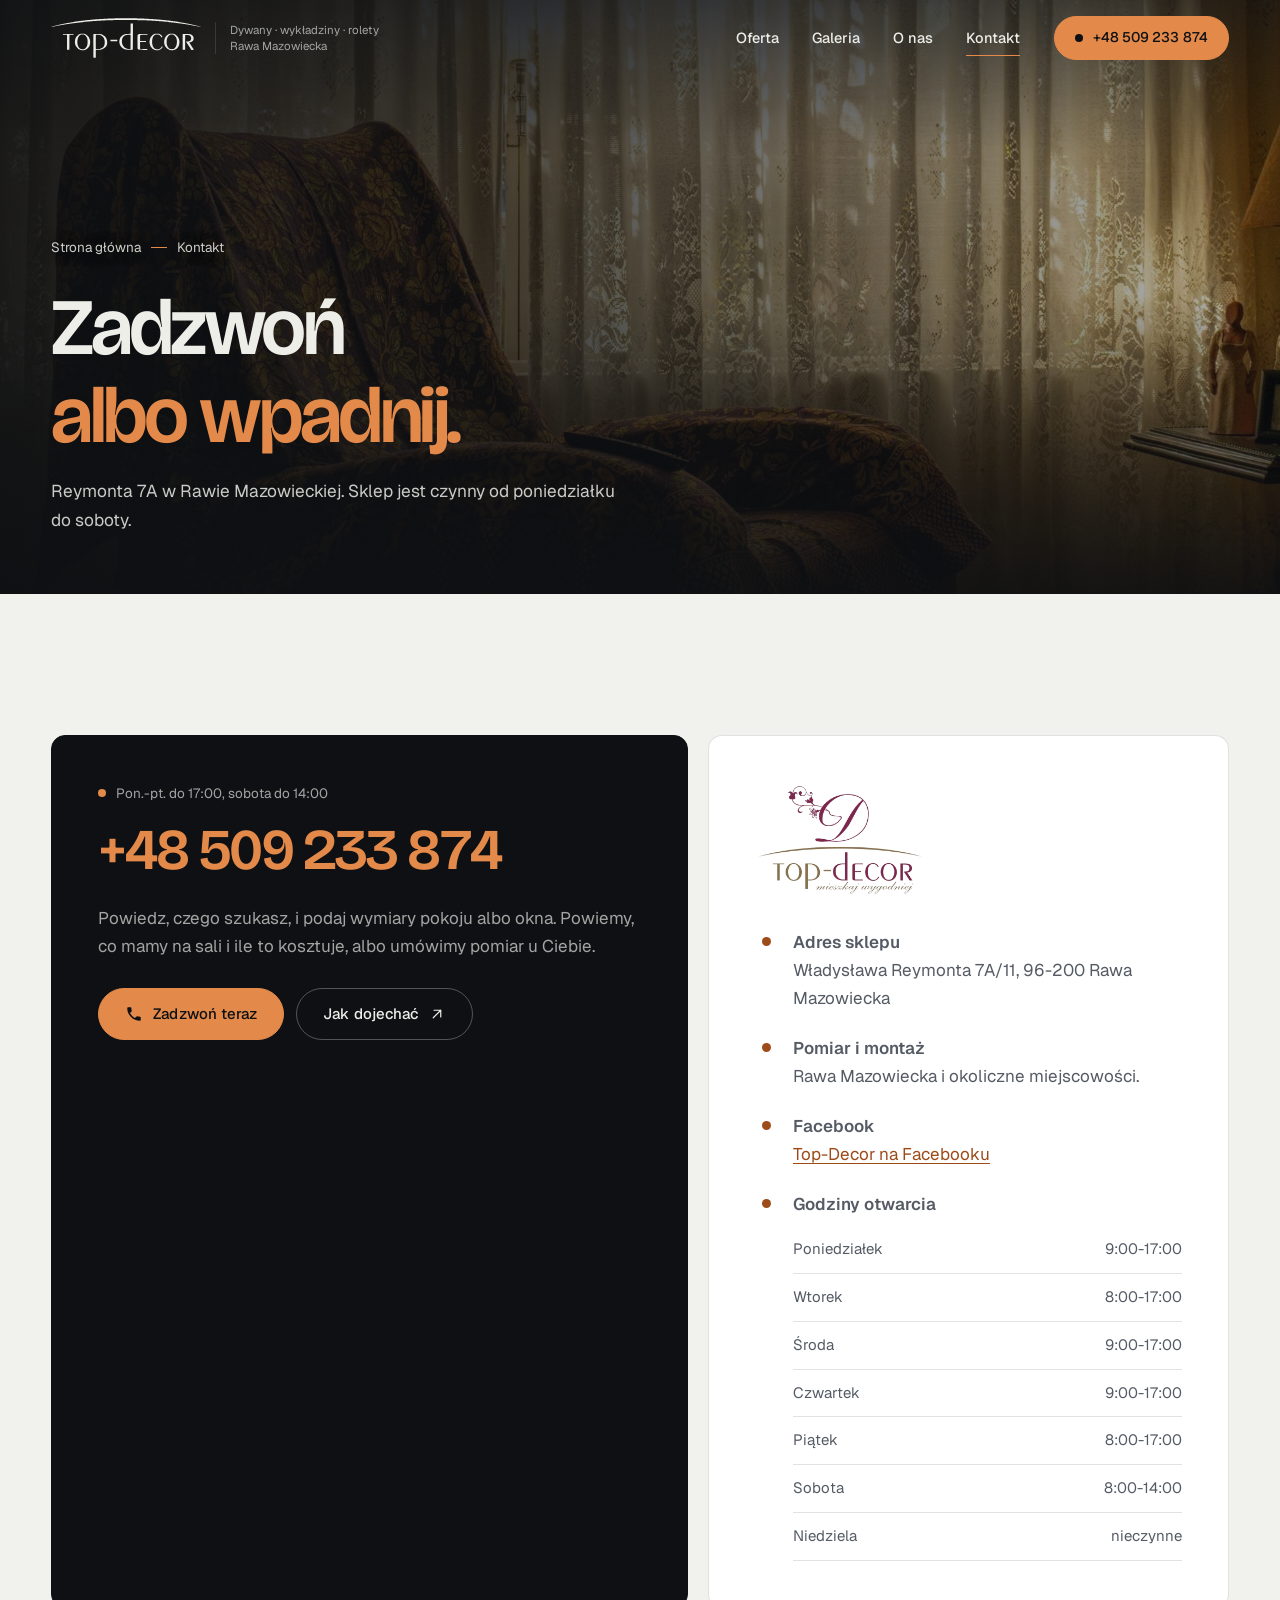
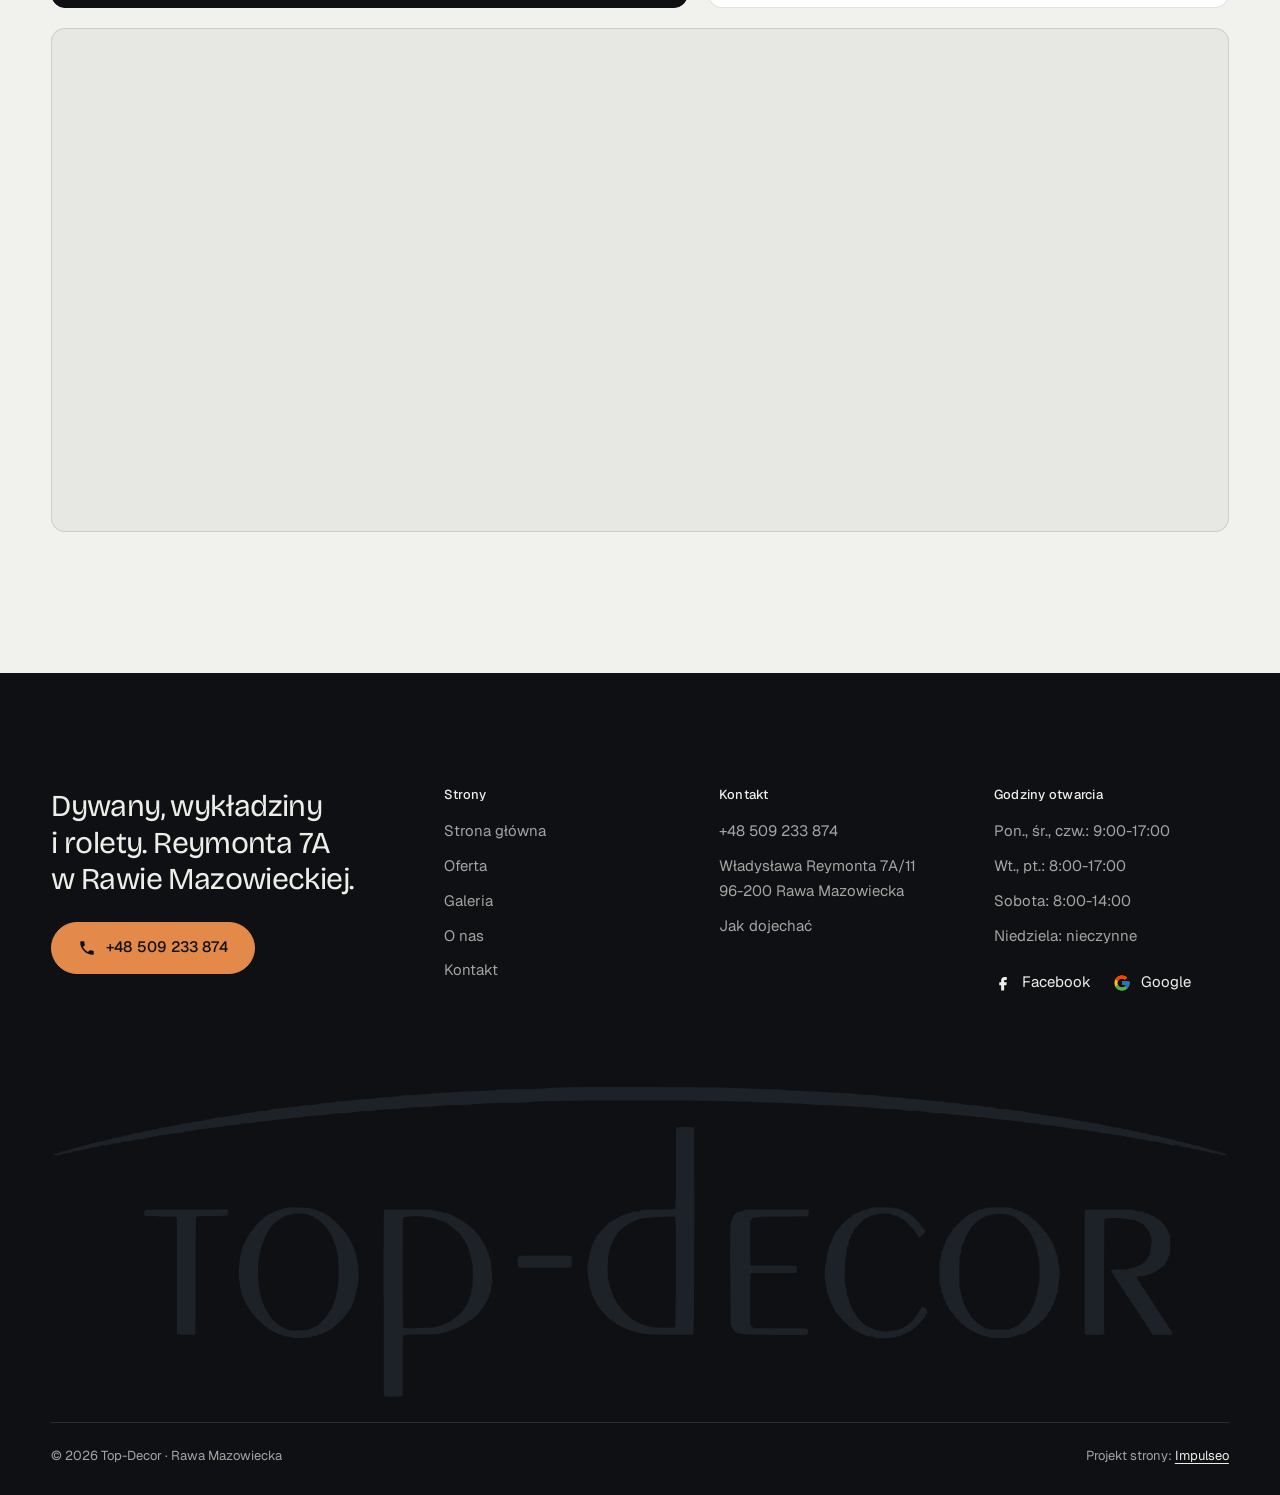
==== commit 4353aa8c: "[claude-edit][cmt:2fb01338-02e7-41ac-984a-b499366f21c0] nowa szata jak ElMac: grafit + miedź, ekran " ====
--- a/kontakt.html
+++ b/kontakt.html
@@ -3,110 +3,140 @@
 <head>
 <meta charset="UTF-8">
 <meta name="viewport" content="width=device-width, initial-scale=1.0">
-<title>Kontakt - Top-Decor</title>
-<meta name="description" content="Kontakt Top-Decor - Władysława Reymonta 7A/11, 96-200 Rawa Mazowiecka">
-<link rel="canonical" href="https://kris20032.github.io/top-decor/kontakt.html">
+<title>Kontakt i dojazd | Top-Decor Rawa Mazowiecka</title>
+<meta name="description" content="Top-Decor, Władysława Reymonta 7A/11, 96-200 Rawa Mazowiecka. Tel. +48 509 233 874. Pon., śr., czw. 9:00-17:00, wt. i pt. 8:00-17:00, sobota 8:00-14:00.">
+<link rel="canonical" href="https://impulseo-pl.github.io/top-decor/kontakt.html">
 <meta name="robots" content="noindex, nofollow">
+<meta name="theme-color" content="#0E1013">
 <meta property="og:type" content="website">
 <meta property="og:locale" content="pl_PL">
 <meta property="og:site_name" content="Top-Decor">
-<meta property="og:title" content="Kontakt - Top-Decor">
-<meta property="og:description" content="Kontakt Top-Decor - Władysława Reymonta 7A/11, 96-200 Rawa Mazowiecka">
-<meta property="og:url" content="https://kris20032.github.io/top-decor/kontakt.html">
-<meta property="og:image" content="https://kris20032.github.io/top-decor/img/og.jpg">
+<meta property="og:title" content="Kontakt i dojazd | Top-Decor Rawa Mazowiecka">
+<meta property="og:description" content="Top-Decor, Władysława Reymonta 7A/11, 96-200 Rawa Mazowiecka. Tel. +48 509 233 874. Pon., śr., czw. 9:00-17:00, wt. i pt. 8:00-17:00, sobota 8:00-14:00.">
+<meta property="og:url" content="https://impulseo-pl.github.io/top-decor/kontakt.html">
+<meta property="og:image" content="https://impulseo-pl.github.io/top-decor/img/og.jpg">
 <meta property="og:image:width" content="1200">
 <meta property="og:image:height" content="630">
 <meta name="twitter:card" content="summary_large_image">
+<link rel="icon" href="img/logo.png">
+<script type="application/ld+json">{"@context": "https://schema.org", "@type": "HomeGoodsStore", "name": "Top-Decor", "url": "https://impulseo-pl.github.io/top-decor/", "telephone": "+48509233874", "image": "https://impulseo-pl.github.io/top-decor/img/og.jpg", "logo": "https://impulseo-pl.github.io/top-decor/img/logo.png", "address": {"@type": "PostalAddress", "streetAddress": "Władysława Reymonta 7A/11", "postalCode": "96-200", "addressLocality": "Rawa Mazowiecka", "addressCountry": "PL"}, "geo": {"@type": "GeoCoordinates", "latitude": 51.7623965, "longitude": 20.2611301}, "openingHours": ["Mo,We,Th 09:00-17:00", "Tu,Fr 08:00-17:00", "Sa 08:00-14:00"], "areaServed": "Rawa Mazowiecka", "aggregateRating": {"@type": "AggregateRating", "ratingValue": "4.8", "reviewCount": "28"}, "sameAs": ["https://www.facebook.com/top.decor.eu/", "https://maps.google.com/?cid=16657654547501388124"]}</script>
+<script>(function(){var d=document.documentElement;d.classList.add('js');try{if(!window.matchMedia('(prefers-reduced-motion: reduce)').matches)d.classList.add('anim');}catch(e){}setTimeout(function(){if(!d.classList.contains('anim-ok'))d.classList.remove('anim');},3500);})();</script>
+<link rel="preload" as="image" href="img/head-kontakt.jpg" fetchpriority="high">
 <link rel="preconnect" href="https://fonts.googleapis.com">
 <link rel="preconnect" href="https://fonts.gstatic.com" crossorigin>
-<link href="https://fonts.googleapis.com/css2?family=IBM+Plex+Sans+Condensed:wght@500;600;700&family=IBM+Plex+Sans:wght@400;500;600&display=swap" rel="stylesheet">
-<link rel="stylesheet" href="assets/styles.css?v=985de758">
+<link href="https://fonts.googleapis.com/css2?family=Bricolage+Grotesque:opsz,wght@12..96,400..700&family=Geist:wght@400..600&display=swap" rel="stylesheet">
+<link rel="stylesheet" href="assets/styles.css?v=20261103a">
+<script src="assets/lenis.min.js?v=1.1.20" defer></script>
+<script src="assets/main.js?v=20261103a" defer></script>
 </head>
 <body>
+<a class="skip" href="#tresc">Przejdź do treści</a>
+<header class="site-head">
+<div class="head-in">
+  <a class="brand" href="index.html" aria-label="Top-Decor - strona główna">
+    <span class="znak"><svg class="wm" viewBox="19 237 586 156" role="img" aria-label="Top-Decor" data-i-top="1.4179"><path pathLength="1" style="--i:1" d="M274.6 238.2c-3 0-7 0.2-8.8 0.4c-2 0.2-8 0.4-13.4 0.4c-7.2 0.2-10.6 0.2-12.4 0.6c-1.6 0.2-5 0.2-9.2 0.4c-4.6 0.2-7.6 0.2-9 0.4c-1.2 0.2-4.4 0.4-7.8 0.6c-3.6 0-7 0.4-9 0.6c-2 0.2-4.6 0.4-6 0.4c-2.2 0-6.6 0.4-7 0.6c0 0.2-2.4 0.2-5 0.4c-3 0.2-5.4 0.4-6.4 0.6c-0.8 0-3 0.4-5 0.4c-2 0-4.2 0.4-4.8 0.4c-0.8 0.2-3.4 0.4-5.8 0.6c-3.6 0.2-4.6 0.2-4.8 0.6c-0.2 0.2-1.2 0.2-4 0.4c-2.4 0.2-3.8 0.2-4.2 0.4c-0.6 0.4-1.8 0.4-4 0.6c-1.8 0-3.6 0.2-3.8 0.2c-1.2 0.4-2.8 0.6-5.4 0.8c-1.4 0-3.6 0.4-4.8 0.6c-1.2 0.2-3 0.4-3.8 0.4c-1 0-1.6 0.2-2.2 0.4c-0.6 0.2-1.8 0.4-4 0.6c-2 0.2-3.4 0.4-3.8 0.4c-0.2 0.2-1.4 0.4-2.6 0.4c-1.8 0.2-4.2 0.6-5.4 1c-0.4 0.2-1.2 0.2-2 0.2c-0.6 0-1.8 0.2-2.4 0.4c-0.8 0.2-2.2 0.4-3.8 0.6c-1.8 0-3 0.2-3.4 0.4c-0.4 0.2-1.6 0.4-2.6 0.6c-1 0-2 0.2-2.4 0.4c-0.6 0.4-1.4 0.4-2.8 0.6c-1.2 0-2.8 0.2-3.8 0.6c-1 0.2-2.2 0.4-2.8 0.4c-0.8 0-1.6 0.2-2.2 0.4c-0.6 0.2-2 0.4-2.8 0.6c-1 0.2-2.6 0.4-3.4 0.6c-0.8 0.2-1.8 0.4-2.2 0.4c-0.4 0-1.2 0.2-2 0.4c-0.8 0.2-2 0.6-2.8 0.6c-1 0-2 0.4-2.4 0.6c-0.4 0-1.4 0.2-2.2 0.4c-1.2 0-1.8 0.2-2.2 0.4c-0.4 0.4-1.2 0.4-2.4 0.6c-1.2 0-2.4 0.4-3 0.6c-0.6 0.2-1.4 0.4-1.8 0.4c-0.4 0-1.4 0.2-2.2 0.6c-1 0.2-2 0.4-2.4 0.4c-0.4 0-1.2 0.2-1.8 0.4c-0.6 0.2-1.6 0.4-2.2 0.6c-0.8 0.2-1.8 0.4-2.4 0.6c-0.6 0.2-1.4 0.4-1.8 0.4c-0.4 0-1 0.2-1.6 0.4c-0.4 0.2-1.4 0.4-2.4 0.6c-0.8 0.2-1.8 0.4-2 0.6c-0.4 0-1.2 0.2-1.8 0.4c-0.8 0-1.6 0.4-1.8 0.4c-0.2 0.2-1 0.4-1.4 0.6c-0.6 0-1.6 0.2-2 0.4c-0.4 0.2-1.4 0.4-2 0.6c-0.6 0-1.4 0.2-2 0.6c-0.6 0.2-1.2 0.4-1.8 0.4c-0.6 0-1 0.2-1.4 0.4c-0.4 0.4-0.8 0.6-1.2 0.6c-1.2 0-2 0.2-2.2 0.6c-0.4 0.6 3 0.4 3.8 0c0.4-0.2 1.2-0.4 2.2-0.6c1 0 2-0.2 2.4-0.4c0.2-0.2 1.2-0.4 2-0.6c0.6 0 1.8-0.2 2.4-0.4c0.6-0.2 1.8-0.4 2.6-0.6c0.8 0 1.8-0.2 2.2-0.4c0.6-0.2 1.4-0.4 2.2-0.6c0.8 0 2.2-0.2 3-0.6c0.8-0.2 1.8-0.4 2.6-0.4c0.8 0 2-0.2 3.2-0.6c0.8-0.2 2-0.4 2.6-0.4c0.4 0 1.4-0.2 2-0.4c0.6-0.2 2-0.4 3.4-0.6c1.2 0 2.4-0.4 2.8-0.4c0.4-0.2 1.8-0.6 3-0.6c1.2 0 2.6-0.4 3-0.4c0.4-0.2 1.8-0.4 3-0.6c1.4-0.2 2.4-0.4 3-0.6c0.6-0.2 1.2-0.4 2.4-0.4c0.8 0 2.2-0.2 3-0.4c1-0.2 2.6-0.4 3.8-0.6c1.2 0 2.6-0.4 3.2-0.4c0.4-0.2 2-0.4 3.2-0.6c1.6 0 2.8-0.4 3.4-0.6c0.4-0.2 1.6-0.4 3.2-0.4c1.4-0.2 3.4-0.4 4.4-0.6c0.8-0.2 2.4-0.4 3.2-0.4c0.8 0 2.6-0.2 4-0.6c1.4-0.2 3-0.4 4-0.4c0.8 0 2-0.2 2.4-0.2c1-0.6 3.2-0.8 5.4-0.8c1 0 2-0.2 2.6-0.2c0.8-0.4 4-0.8 6-0.8c1 0 1.8-0.2 2-0.2c0.6-0.4 3.8-0.8 6.2-0.8c0.8 0 1.8 0 2.4-0.2c2.8-0.6 3.6-0.6 6.8-0.8c1.8-0.2 3.8-0.4 4.4-0.4c0.8-0.4 2.6-0.4 5.4-0.6c2.4-0.2 4.6-0.4 5.4-0.6c0.8-0.2 2.8-0.4 5.2-0.4c2.2 0 5.2-0.4 6.8-0.6c1.6-0.2 3.8-0.4 5.4-0.4c1.4 0 3 0 3.8-0.2c3-0.4 4.6-0.6 9.2-0.8c2.6 0 5.6-0.4 6.8-0.6c1.2 0 4.4-0.4 7.4-0.4c2.8-0.2 6-0.2 7-0.4c3.8-0.4 7-0.6 10.8-0.6c2.2 0 4.8-0.2 6-0.2c5.4-0.4 11.4-0.8 15.6-0.8c4.6 0 10.4-0.2 15.2-0.6c11.6-1 98.8-0.8 111.8 0.2c1.4 0.2 6.8 0.2 11.8 0.4c4.8 0.2 10.4 0.4 12.4 0.4c1.8 0.2 6.4 0.4 10.2 0.6c3.6 0.2 7.8 0.4 9.2 0.6c1.4 0 4.8 0.2 7.8 0.4c3 0 6.2 0.4 7.6 0.6c1.2 0 4.4 0.4 7 0.4c2.6 0.2 5.4 0.2 6.2 0.4c0.6 0 1.8 0.2 2.6 0.4c0.6 0 2.4 0.2 3.6 0.2c2.6 0 7.4 0.4 8.4 0.8c0.4 0.2 2.2 0.2 3.8 0.2c1.8 0 3.6 0 4.2 0.2c0.6 0.2 1.4 0.2 2 0.4c0.6 0.2 2.8 0.4 5 0.4c2.2 0.2 4.4 0.4 5.2 0.4c0.6 0.2 2.4 0.4 3.8 0.6c2.6 0 6 0.4 7.4 0.8c0.4 0.2 1.4 0.2 2.4 0.2c1.8 0 4.6 0.4 6 0.6c0.4 0.2 2.2 0.4 4 0.4c2.2 0.2 3.2 0.4 3.6 0.6c0.4 0.2 1.8 0.2 4 0.4c2.4 0.2 3.6 0.4 4 0.6c0.4 0 1.2 0.2 2 0.4c3 0.2 5.6 0.4 6.2 0.8c0.4 0 1.6 0.2 2.4 0.2c0.8 0 2.6 0.2 4 0.6c1.2 0.2 3 0.4 4 0.4c1 0 2 0.2 2.8 0.4c0.8 0.2 2.4 0.4 3.8 0.6c1.2 0 2.8 0.4 3.2 0.6c0.4 0 2 0.4 3.4 0.4c1.2 0.2 3 0.4 3.6 0.6c0.8 0.2 2 0.4 2.8 0.4c0.8 0 1.8 0.2 2.6 0.4c0.8 0.2 2.2 0.6 3.2 0.6c1 0.2 2.4 0.4 3.2 0.6c0.8 0.2 2.2 0.4 3.2 0.4c1 0.2 2 0.2 2.4 0.6c0.4 0.2 1.4 0.4 3 0.4c1.2 0.2 2.4 0.4 2.8 0.6c0.4 0 1.4 0.2 2.2 0.4c1.8 0.2 2.4 0.4 3.4 0.8c0.4 0 1.4 0.2 2.2 0.2c0.8 0 1.8 0.2 2.6 0.4c0.8 0.4 2.2 0.6 3 0.6c0.6 0.2 1.8 0.4 2.4 0.6c0.6 0.2 1.4 0.4 2 0.4c0.4 0 1.6 0.2 2.4 0.4c0.6 0.2 2 0.6 2.8 0.6c1 0.2 1.8 0.4 2.2 0.6c0.4 0.2 1 0.4 2.4 0.4c1.2 0.2 2 0.2 2.2 0.4c0.4 0.6 3.4 0.8 3.6 0.4c0.4-0.4 0-0.6-1.4-0.8c-0.6 0-1.4-0.4-2-0.6c-0.4-0.2-1-0.4-1.4-0.4c-0.4 0-1-0.2-1.6-0.4c-0.4-0.2-1.4-0.6-2-0.6c-0.8-0.2-1.6-0.4-2-0.6c-0.2 0-1-0.4-1.6-0.4c-0.6-0.2-1.4-0.4-1.8-0.6c-0.4-0.2-1.2-0.4-1.8-0.4c-0.4 0-1.2-0.2-1.8-0.4c-0.4-0.2-1.4-0.6-2.2-0.6c-0.8-0.2-1.8-0.4-2.2-0.6c-0.4-0.2-1.2-0.4-1.6-0.4c-0.6 0-1.4-0.2-1.8-0.4c-0.4-0.2-1.6-0.6-2.4-0.6c-0.8-0.2-1.6-0.4-2-0.6c-0.4-0.2-1.4-0.4-2.2-0.4c-0.8-0.2-1.6-0.4-2-0.6c-0.4 0-1.2-0.2-2-0.4c-0.8 0-2-0.2-2.6-0.4c-0.6-0.4-1.8-0.6-2.6-0.6c-1-0.2-2-0.4-2.4-0.6c-0.6-0.2-1.2-0.4-1.8-0.4c-0.8 0-1.8-0.2-2.8-0.6c-0.8-0.2-1.8-0.4-2.2-0.4c-0.6 0-1.6-0.2-2.6-0.6c-1-0.2-2-0.4-2.6-0.4c-0.4 0-1.4-0.2-2-0.4c-0.8-0.2-2.2-0.6-3-0.6c-1-0.2-2.4-0.4-3-0.6c-0.6-0.2-1.6-0.4-2.2-0.4c-0.6 0-1.8-0.2-2.4-0.4c-0.8-0.2-2.2-0.6-3.4-0.6c-2.4-0.2-3.4-0.4-3.8-0.6c-0.4-0.2-1.4-0.4-2.4-0.4c-1-0.2-2.4-0.4-3-0.6c-0.6-0.2-2-0.4-3.2-0.4c-1.2-0.2-2.6-0.4-3-0.6c-0.6 0-1.8-0.4-3-0.4c-1.2 0-2.6-0.4-3.2-0.4c-0.6-0.2-2.2-0.6-3.6-0.6c-1.6-0.2-3-0.4-3.2-0.6c-0.4 0-1.4-0.2-2.4-0.4c-2.4 0-4.4-0.4-5.6-0.8c-0.6 0-1.8-0.2-2.6-0.2c-1.6 0-2 0-4.8-0.6c-0.8-0.2-2.2-0.4-3-0.4c-1 0-2.6-0.2-3.6-0.4c-1-0.2-3.2-0.6-4.8-0.6c-3.2-0.2-4.8-0.4-5.2-0.6c-0.2-0.2-2-0.2-4-0.4c-2.8-0.2-3.6-0.2-4-0.4c-0.4-0.4-1.4-0.4-4.6-0.6c-2.2-0.2-4.6-0.4-5.4-0.4c-1-0.2-3.2-0.6-5-0.6c-1.8 0-4-0.4-4.8-0.4c-0.8-0.2-3.4-0.4-6.4-0.6c-2.8-0.2-5.4-0.2-5.8-0.4c-1.6-0.4-4.2-0.6-6.6-0.6c-2.4 0-4.2-0.2-7.4-0.6c-0.8-0.2-4.2-0.4-7.4-0.4c-3.4-0.2-6.8-0.4-8-0.6c-1.4-0.2-4.6-0.2-9.6-0.4c-5.4-0.2-7.8-0.2-9-0.6c-1.4-0.2-3.8-0.2-12-0.4c-5.8-0.2-12.8-0.4-15.6-0.6c-6-0.2-71.4-0.6-81.8-0.2z"/><path pathLength="1" style="--i:2" d="M65.8 299.4c-0.2 0-0.4 0.6-0.4 1.2c-0.2 1.8-0.2 1.8 8 1.8c5.2 0 7.2 0 7.6 0.2l0.6 0.4l0 28.8c0 28 0 29 0.4 29.2c0.4 0.4 8.2 0.4 8.8 0c0.2-0.2 0.2-5.6 0.2-29.2c0-23.4 0.2-29 0.4-29.2c0.2-0.2 1.8-0.4 7.8-0.4c5 0 7.4 0 7.6-0.2c0.2 0 0.2-0.8 0.2-1.6l0-1.4l-20.6 0c-18.2 0-20.4 0-20.6 0.4z"/><path pathLength="1" style="--i:3" d="M138.2 298c-1.8 0-2.8 0.2-3.6 0.6c-0.6 0.2-1.4 0.4-1.6 0.4c-0.2 0-1 0.2-1.4 0.6c-0.6 0.2-1.2 0.4-1.4 0.4c-0.2 0-0.6 0.2-0.8 0.4c-0.2 0.2-0.8 0.4-1.4 0.6c-0.4 0.2-0.8 0.4-0.8 0.4c0 0.2-0.4 0.4-0.6 0.6c-0.4 0-0.8 0.2-0.8 0.4c0 0.2-0.2 0.4-0.6 0.4c-0.8 0.6-4.8 4.4-5.2 5.2c0 0.2-0.6 1-1 1.4c-1 1-2 2.6-2 3c0 0-0.2 0.4-0.4 0.8c-0.4 0.4-0.6 0.8-0.6 1c0 0.2-0.2 0.6-0.4 1c-0.4 0.4-0.6 0.8-0.6 1c0 0.2-0.2 0.6-0.4 0.8c-0.2 0.2-0.4 1.2-0.6 1.8c-0.2 0.8-0.4 1.8-0.6 2.2c-0.2 0.4-0.4 1.4-0.4 2.4c0 1-0.4 2.8-0.4 4.2c-0.4 2.6-0.2 5.8 0.2 7.6c0 0.6 0.2 1.4 0.2 1.8c0 0.6 0.2 1.4 0.4 2c0.2 0.4 0.4 1.4 0.6 1.8c0 0.6 0.2 1.4 0.4 1.6c0.2 0.4 0.4 0.8 0.6 1.2c0 0.2 0.2 0.8 0.6 1.2c0.2 0.4 0.4 0.8 0.4 1c0 0.2 0.2 0.4 0.2 0.6c0.2 0 0.4 0.6 0.8 1c1.2 2.8 5.6 7.4 9.2 10.2c1 0.8 1.8 1.2 2.2 1.4c0.2 0.2 0.6 0.4 1 0.6c0.2 0.2 0.6 0.4 0.8 0.4c0.2 0 0.6 0.2 1 0.4c0.4 0.4 1 0.6 1.2 0.6c0.4 0 1 0.2 1.4 0.4c0.6 0.4 1.4 0.6 2.2 0.6c0.8 0.2 1.8 0.4 2.6 0.6c2 0.4 7.4 0.4 9.2-0.2c0.8-0.2 1.8-0.4 2-0.4c0.4 0 1-0.2 1.6-0.4c0.4-0.2 1.2-0.4 1.6-0.6c0.4 0 1-0.2 1.2-0.4c0.4-0.2 0.8-0.4 1.2-0.6c0.4 0 1-0.4 1.4-0.6c0.2-0.2 0.6-0.4 0.8-0.4c0.2 0 0.4-0.2 0.6-0.4c0.2 0 0.6-0.4 0.8-0.6c0.8-0.4 5.6-4.8 6.4-6c1-1.4 1.4-2 1.6-2.4c0-0.2 0.4-0.4 0.6-0.6c0.2-0.2 0.4-0.4 0.6-0.8c0-0.4 0.2-0.8 0.4-1c0.2-0.2 0.4-0.8 0.4-1.2c0.2-0.6 0.4-1 0.6-1.2c0-0.2 0.4-1 0.6-1.6c0-0.6 0.4-1.4 0.4-1.8c0.2-0.2 0.4-1.2 0.4-2c0.2-0.6 0.4-1.8 0.6-2.2c0.6-1.6 0.6-11 0-12.2c-0.2-0.6-0.4-1.6-0.6-2.2c0-0.8-0.2-1.6-0.4-2c-0.2-0.4-0.4-1.2-0.6-1.6c0-0.8-2-4.8-2.4-5.4c-0.2-0.2-0.4-0.6-0.4-0.8c-0.2-0.2-0.4-0.6-0.6-1c-0.2-0.2-0.8-0.8-1.2-1.6c-1.2-1.8-4-4.6-6-6.4c-2-1.6-2.6-2-2.8-2c0 0-0.4-0.2-0.6-0.4c-0.2-0.4-0.6-0.6-1-0.6c-0.2-0.2-0.6-0.4-1-0.6c-0.2-0.2-0.6-0.4-1-0.4c-0.2 0-0.8-0.2-1.2-0.4c-0.4-0.4-1-0.6-1.6-0.6c-0.4-0.2-1.4-0.4-1.8-0.6c-1-0.4-6.2-0.6-10.2-0.4zm8.6 3.6c0.4 0.2 1 0.4 1.4 0.4c0.4 0.2 1 0.4 1.6 0.8c0.4 0.4 1 0.6 1.2 0.6c0.6 0 4.4 3.6 5 4.6c0.2 0.4 0.4 0.8 0.6 0.8c0.2 0.4 0.8 1.2 1.4 2.4c0 0.4 0.4 0.8 0.6 0.8c0 0.2 0.2 0.4 0.4 0.8c0 0.4 0.2 1 0.4 1.2c0.2 0.2 0.4 1 0.6 1.6c0 0.6 0.4 1.2 0.6 1.4c0.4 0.4 0.4 0.6 0.4 1.4c0 0.6 0.2 1.4 0.4 2c0.8 1.8 1 14.8 0.2 17.6c0 0.6-0.4 2-0.6 3c-0.2 1-0.4 2.2-0.6 2.4c-0.2 0.2-0.4 0.8-0.4 1.2c-0.2 0.6-0.4 1.4-0.6 1.8c-0.4 0.6-0.6 1.2-0.6 1.6c0 0.2 0 0.4-0.2 0.6c-0.2 0-0.4 0.4-0.8 0.8c-0.2 0.4-0.6 1-0.8 1.2c-0.2 0.4-0.4 0.8-0.8 1.2c-0.4 0.8-1.2 1.6-2 2.4c-0.4 0.4-1.2 1.2-1.8 1.8c-0.6 0.6-1.2 1-1.6 1c-0.2 0-0.6 0.2-0.8 0.4c-0.2 0.2-0.8 0.4-1.2 0.6c-0.6 0-1 0.4-1.2 0.6c-1 0.8-10.4 0.8-11.4-0.2c-0.4-0.2-0.8-0.4-1-0.4c-0.4-0.2-0.8-0.4-1.2-0.6c-0.2-0.2-0.6-0.4-0.6-0.4c-0.6 0-5-4-5.6-5c-0.2-0.6-0.8-1.6-1.6-2.8c-0.4-0.4-0.8-1.4-1-2c-0.2-0.6-0.6-1.4-0.8-2c-0.2-0.4-0.4-1-0.4-1.2c0-0.2-0.2-0.8-0.4-1.2c-0.2-0.4-0.4-1.4-0.6-2c0-0.8-0.2-2-0.4-2.8c-0.6-1.8-0.8-12.8-0.2-14.6c0.2-0.8 0.6-2 0.6-2.8c0.2-1 0.4-2.6 1-3.8c0.4-1 0.8-2.4 1-2.8c0.4-1.2 1-2.6 1.6-3.2c0.2-0.4 0.4-0.8 0.4-1c0-0.2 0.2-0.4 0.4-0.6c0.2-0.2 0.4-0.6 0.6-1c0.2-0.4 0.6-0.8 0.8-1c0.2-0.2 0.4-0.4 0.6-0.6c0.2-0.4 2.8-2.6 3-2.6c0.2 0 0.4-0.2 0.6-0.4c0.8-0.6 2.8-1.6 3.8-1.8c0.4 0 0.8-0.2 1.2-0.2c1.2-0.8 7.4-0.8 8.8 0z"/><path pathLength="1" style="--i:4" d="M184.8 299.2c-0.2 0.2-0.2 8.2-0.2 45.4c0 24.8 0 45.6 0 46c-0.2 1.4-0.2 1.4 3.6 1.6c1.6 0 3.6-0.2 4.4-0.2l1.4-0.2l0-14.8c0-14 0.2-15 0.4-15.4c0.4-0.2 1.2-0.4 8.6-0.4c8.2-0.2 8.4-0.2 9.8-0.6c1-0.4 2-0.6 2.4-0.6c0.4 0 0.8-0.2 1.2-0.2c0.2-0.2 0.8-0.4 1.4-0.6c0.6-0.2 1.4-0.4 1.6-0.6c0.4-0.2 1-0.4 1.4-0.6c0.4 0 1-0.2 1.2-0.4c0.2-0.2 0.6-0.6 1-0.6c1-0.6 1.8-1 2.4-1.6c0.4-0.2 0.8-0.4 0.8-0.4c0.2 0 0.6-0.2 0.8-0.4c0.2-0.4 0.4-0.6 0.6-0.6c0.4 0 4.2-3.2 4.2-3.6c0.2-0.2 0.6-0.8 1-1.2c0.8-1 1.6-2 2.2-3c0.2-0.2 0.4-0.6 0.6-1c0.2-0.2 0.4-0.6 0.4-0.8c0.2-0.4 0.4-0.8 0.6-1.2c0.2-0.2 0.4-0.6 0.4-1c0-0.2 0.2-0.8 0.4-1.2c0.2-0.4 0.6-1.4 0.6-2.8c0.2-1.2 0.4-2.6 0.6-3.2c0-0.8 0-2.2-0.2-4.6c-0.2-1.8-0.4-3.8-0.4-4.4c0-0.8-0.2-1.6-0.4-2.4c-0.4-0.6-0.6-1.4-0.6-1.6c0-0.4-0.2-1-0.4-1.6c-0.4-0.4-0.6-1-0.6-1.4c0-0.4-0.6-1.4-1.8-3.8c-0.2-0.2-0.6-0.8-0.8-1c-0.2-0.4-0.4-0.8-0.4-0.8c0-0.2-2.8-3.6-4-4.8c-1.2-1.2-5.8-4.6-6.2-4.6c0 0-0.4-0.2-0.8-0.6c-0.4-0.2-0.8-0.4-1-0.4c-0.2 0-0.6-0.2-1-0.6c-0.4-0.2-1-0.4-1.2-0.4c-0.2 0-0.6-0.2-0.8-0.4c-0.4-0.2-1.2-0.6-2-0.8c-0.8 0-1.6-0.4-2-0.4c-0.4-0.2-1-0.4-1.4-0.4c-0.4 0-1.6-0.2-2.8-0.6l-1.8-0.4l-11.6 0c-9.2 0-11.4 0-11.6 0.2zm19.8 3.4c4.6 0.6 5.4 0.6 5.8 1c0.2 0 0.8 0.2 1.4 0.4c0.6 0.2 1.4 0.4 1.6 0.6c0.4 0.2 1 0.4 1.4 0.6c0.2 0 0.8 0.2 1 0.4c0.2 0.2 0.4 0.4 0.6 0.4c0 0 0.4 0.2 0.8 0.6c0.2 0.2 1.2 1 1.8 1.4c0.8 0.6 1.8 1.4 2.2 1.8c1.8 2 2.4 2.8 2.8 3.4c0 0.2 0.2 0.6 0.4 0.8c0.2 0 0.4 0.4 0.6 0.8c0.4 1 0.6 1.2 1.2 2.2c0.2 0.4 0.6 1.2 0.6 2c0.2 0.8 0.6 1.6 0.6 1.8c0.2 0.2 0.4 1.2 0.6 2.2c0.2 0.8 0.4 2 0.6 2.4c0.4 1.2 0.4 11.4 0 12.6c-0.2 0.4-0.6 1.6-0.6 2.4c0 1-0.2 1.8-0.6 2c0 0.2-0.4 0.8-0.4 1.4c-0.2 0.4-0.4 1-0.6 1.4c-0.2 0.2-0.4 0.6-0.4 1c-0.2 0.4-0.4 0.8-0.6 0.8c-0.2 0.2-0.4 0.8-0.6 1c0 0.4-0.2 0.6-0.4 0.8c-0.2 0.2-0.4 0.4-0.4 0.4c0 0.4-5 4.8-5.6 4.8c0 0-0.2 0.2-0.4 0.4c-0.2 0.2-0.6 0.4-1 0.6c-0.4 0.2-0.8 0.4-1 0.4c-0.2 0.2-0.6 0.4-1 0.6c-0.4 0-1 0.2-1.2 0.4c-0.4 0.2-1.2 0.4-1.8 0.6c-0.8 0-1.8 0.4-2.2 0.6c-1 0.4-14.8 0.6-15.4 0.2c-0.4-0.2-0.4-53.2-0.2-54.4c0.2-0.8 0.6-0.8 3.6-1c2.6-0.2 4-0.2 6.8 0.2z"/><path pathLength="1" style="--i:5" d="M251.8 322.2c-1 0.6-0.8 5.2 0.4 5.6c0 0.2 5.8 0.2 12.8 0.2c11.4 0 12.6 0 12.8-0.4c0.4-0.4 0.6-4.6 0.2-5.2c-0.2-0.4-0.2-0.4-13-0.4c-7.2 0-13 0-13.2 0.2z"/><path pathLength="1" style="--i:6" d="M330.2 258.2c-0.2 0.2-0.2 5.4-0.2 20.2c0 18.6-0.2 19.8-0.4 20.2c-0.4 0.2-1 0.4-8.6 0.4c-8.2 0-8.4 0.2-8.8 0.6c-0.6 0.4-1 0.4-2.2 0.4c-1.2 0-1.6 0-2.2 0.4c-0.4 0.2-1 0.4-1.6 0.6c-0.4 0-1.2 0.2-1.4 0.4c-0.4 0.2-1 0.4-1.4 0.6c-0.4 0-1 0.4-1.2 0.6c-0.4 0.2-0.8 0.4-1 0.4c-0.2 0-0.6 0.2-1 0.4c-0.2 0.4-0.6 0.6-0.8 0.6c-0.2 0-0.4 0-0.6 0.2c0 0.2-0.4 0.4-0.8 0.6c-1.8 0.8-8 7.4-8 8.6c0 0-0.2 0.4-0.4 0.6c-0.2 0.4-0.6 1-0.8 1.6c0 0.6-0.4 1-0.6 1.2c0 0.2-0.2 0.6-0.2 0.8c0 0.4-0.2 1-0.4 1.6c-0.2 0.4-0.6 1.4-0.6 2.2c0 0.8-0.4 2.2-0.6 3c-0.6 2.4-0.6 7.4 0.2 9.6c0.2 1 0.4 2.4 0.4 3c0 0.8 0.2 1.2 0.4 1.6c0.2 0.4 0.6 1 0.6 1.8c0 0.6 0.2 1.2 0.4 1.4c0.2 0.2 0.4 0.6 0.6 1c0 0.4 0.2 1 0.6 1.2c0.2 0.2 0.4 0.6 0.4 0.8c0 0.2 0.2 0.6 0.4 0.8c0.2 0.4 0.4 0.8 0.6 1c0.2 0.6 1 1.6 2 2.8c1.8 2 4.6 4.8 5 4.8c0.2 0 0.6 0.2 0.8 0.4c0 0.2 0.4 0.4 0.6 0.4c0 0 0.4 0.2 0.6 0.4c0 0.4 0.4 0.6 0.8 0.6c0.4 0.2 0.8 0.4 0.8 0.6c0.2 0.2 0.8 0.4 1 0.4c0.4 0.2 0.8 0.4 1 0.6c0.2 0.2 0.8 0.4 1 0.4c0.4 0.2 1 0.4 1.2 0.6c0.2 0.2 1 0.4 1.4 0.4c0.6 0.2 1.2 0.4 1.6 0.6c0.4 0.2 0.8 0.4 1.6 0.4c0.8 0 1.2 0.2 1.6 0.4c0.6 0.4 1 0.4 3.8 0.6c5.2 0.4 22.6 0.4 23 0.2c0.4-0.4 0.6-102 0.2-102.8c-0.2-0.6-8.4-0.6-8.8-0.2zm-1.2 44.4c0.4 0.2 0.8 0.4 0.8 0.6c0.2 0.8 0.2 54.2-0.2 54.4c-0.4 0.4-9.8 0.4-11 0c-0.4-0.2-1.6-0.4-2.4-0.6c-1-0.2-1.6-0.2-1.8-0.6c-0.4-0.2-0.8-0.4-1.2-0.4c-0.4 0-1-0.2-1.4-0.6c-0.4-0.2-1-0.4-1-0.4c-0.2 0-0.6-0.2-1-0.6c-0.4-0.2-0.8-0.4-0.8-0.4c-0.2 0-0.6-0.2-1-0.6c-0.4-0.4-1.2-1-1.6-1.4c-1.8-1.4-3.6-3.4-4.2-4.6c-0.2-0.2-0.6-0.6-0.6-0.6c-0.2 0-0.4-0.2-0.4-0.6c-0.2-0.2-0.4-0.8-0.8-1c-0.2-0.4-0.4-0.8-0.4-0.8c0-0.2-0.2-0.6-0.4-1c-0.4-0.4-0.6-0.8-0.6-1c0-0.2-0.2-0.6-0.4-1c-0.4-0.4-0.6-1-0.6-1.6c0-0.4-0.2-1-0.4-1.2c-0.4-0.4-0.6-1-0.6-2c-0.2-0.8-0.4-2-0.6-2.4c-0.6-1.4-0.4-11.4 0.2-13.2c0.2-0.6 0.4-1.6 0.4-2.2c0.2-0.8 0.4-1.4 0.6-1.8c0.2-0.2 0.4-0.6 0.4-0.8c0-0.4 0.2-0.8 0.6-1.2c0.2-0.2 0.4-0.8 0.4-1c0-0.4 0.2-0.8 0.6-1c0.2-0.2 0.4-0.6 0.4-0.8c0-0.6 4.4-5.2 5-5.2c0.2 0 0.4-0.2 0.6-0.4c0.2-0.2 0.6-0.4 0.8-0.6c0.2 0 0.8-0.2 1.2-0.6c0.4-0.2 0.8-0.4 1-0.4c0.2 0 0.6-0.2 0.8-0.4c0.4-0.2 1-0.6 1.6-0.6c0.6 0 1.2-0.2 1.6-0.4c1.2-0.6 14.8-1.6 16.4-1z"/><path pathLength="1" style="--i:7" d="M363.6 299.4c-0.4 0.2-1.2 0.4-1.6 0.6c-1.8 0.2-3.8 2-4 3.6c-0.2 0.4-0.4 1.2-0.6 1.8c-0.4 0.8-0.4 1-0.4 25.8l0.2 24.8l0.6 1.4c1.4 2.2 1.4 2.4 2.8 3c2 0.8 3.8 0.8 20.2 1c7 0 13 0 13.2 0c0.2 0.2 0.6 0 1-0.2c0.8-0.4 0.8-0.6 0.8-1.6c-0.2-1.8 0.8-1.6-14-1.6l-13.2 0l-0.8-0.8l-0.8-0.8l0-12.6c0-9.6 0-12.8 0.2-13c0.2-0.2 2-0.2 11.4-0.2c6.6 0 11.2 0 11.2-0.2c0.2 0 0.2-0.8 0.2-1.8l0-1.6l-11.4 0c-6.2 0-11.4 0-11.4-0.2c-0.2 0-0.2-10-0.2-20.4c0-1.8 0-1.8 0.8-2.6c0.6-0.8 0.8-0.8 1.6-0.8c0.6 0 1.6-0.2 2.4-0.2c1-0.4 3.6-0.4 12.2-0.4c6.4 0 11.2 0 11.6-0.2c0.4-0.2 0.4-0.2 0.4-1.6l0-1.6l-16 0c-15.4 0-15.8 0-16.4 0.4z"/><path pathLength="1" style="--i:8" d="M429 298c-1.8 0-2.4 0.2-2.8 0.4c-0.4 0.2-1.2 0.4-1.8 0.6c-0.8 0-1.6 0.2-1.8 0.4c-0.2 0.2-0.6 0.4-1 0.6c-0.4 0-1 0.4-1.4 0.6c-0.2 0.2-0.6 0.4-0.8 0.4c-0.2 0-0.6 0.2-0.6 0.4c-0.2 0.2-0.6 0.4-0.8 0.4c0 0-0.4 0.2-0.8 0.6c-0.4 0.4-0.8 0.6-1 0.6c-0.2 0-4 3.8-4.8 4.8c-0.2 0.4-0.6 0.8-0.8 1c-0.6 0.4-1 1.2-1.6 2.4c0 0.4-0.4 0.8-0.6 1c-0.2 0.2-0.4 0.6-0.4 0.8c0 0.4-0.2 0.8-0.4 1.2c-0.4 0.4-0.6 1-0.6 1.4c-0.2 0.6-0.4 1-0.6 1.2c-0.2 0.4-0.4 1-0.4 1.4c-0.2 0.6-0.4 1.6-0.6 2c-0.2 0.6-0.4 1.4-0.4 2.4c0 0.6-0.2 1.8-0.2 2.4c-1 2.6-1 8-0.2 11c0.2 0.6 0.4 1.8 0.4 2.6c0 1.4 0 1.6 0.6 2.2c0.2 0.4 0.4 1 0.4 1.6c0 0.4 0.2 1 0.6 1.4c0.2 0.4 0.4 1 0.4 1.2c0 0.2 0.2 0.6 0.4 0.8c0.2 0.2 0.4 0.8 0.6 1.2c0 0.2 0.2 0.8 0.6 1.2c0.2 0.2 0.4 0.6 0.4 0.8c0 0.4 0.6 1 1.4 2c0.4 0.2 0.6 0.6 0.6 0.6c0 0.4 0.4 0.6 3 3.4c2.8 2.8 3 3 3.6 3c0.2 0.2 0.6 0.4 0.8 0.6c0.2 0.2 0.4 0.4 0.6 0.4c0.2 0 0.6 0.2 0.8 0.4c0.2 0.2 0.8 0.6 1 0.6c0.4 0.2 0.8 0.4 1.2 0.6c0.2 0.2 0.6 0.4 1.2 0.4c0.4 0.2 1 0.4 1.2 0.6c0.2 0.2 1 0.4 2 0.4c1 0 2 0.4 2.4 0.6c1.2 0.6 7.2 0.6 9.6 0c1.2-0.4 2.4-0.6 2.6-0.6c0.4 0 0.8-0.2 1.2-0.4c0.2-0.2 0.6-0.4 1.2-0.6c0.4 0 1-0.2 1.2-0.6c0.4-0.2 0.8-0.4 1-0.4c0.2 0 0.6-0.2 1-0.6c0.4-0.2 0.8-0.4 1-0.4c0 0 0.4-0.2 0.4-0.4c0.2-0.4 0.6-0.6 0.6-0.6c0.4 0 5.4-5.4 5.4-5.8c0 0 0.2-0.4 0.4-0.8c1.2-1.2 0.8-2.6-0.6-3.6c-1-0.6-1.4-0.6-1.8 0.2c-0.2 0.4-0.4 0.8-0.6 0.8c0 0-0.4 0.4-0.4 0.8c-0.6 1.2-1.2 2-1.6 2.4c-0.2 0.2-0.6 0.8-1 1.4c-0.4 0.6-1.2 1.4-1.8 1.8c-0.4 0.4-1.2 1-1.4 1.2c-0.4 0.4-0.8 0.6-0.8 0.6c-0.2 0-0.4 0.2-0.6 0.4c-0.2 0.2-0.8 0.4-1 0.6c-0.4 0-1 0.2-1.2 0.4c-0.4 0.4-0.8 0.4-2.4 0.6c-1 0-2.2 0.2-2.4 0.4c-1 0.4-4 0.2-5 0c-0.6-0.2-1.4-0.4-1.6-0.4c-0.8 0-2-0.4-2-0.6c0-0.2-0.4-0.2-0.8-0.4c-0.6-0.2-1-0.4-1.2-0.6c-0.4-0.2-0.8-0.4-1.2-0.4c-0.4-0.2-0.8-0.4-0.8-0.4c0-0.2-0.4-0.4-0.8-0.8c-1.4-1.2-3.2-3.2-3.4-3.6c-0.8-1.6-1-2-1.6-2.4c-0.2-0.4-0.4-0.8-0.4-0.8c0-0.2-0.2-0.6-0.4-0.8c-0.2-0.4-0.4-0.8-0.6-1.2c0-0.4-0.2-1-0.4-1.4c-0.2-0.2-0.6-1-0.6-1.6c0-0.6-0.2-1.2-0.4-1.4c-0.4-0.2-0.4-0.8-0.6-2.4c0-1.4-0.2-2.4-0.6-3c-0.6-1.2-0.4-13.2 0.2-15c0.2-1 0.4-2 0.4-3.2c0-1.4 0-1.6 0.6-2.2c0.2-0.4 0.4-0.8 0.4-1.6c0-0.6 0.2-1 0.4-1.6c0.4-0.4 0.6-1 0.6-1.2c0.2-0.4 0.4-1 0.6-1.2c0.2 0 0.4-0.6 0.6-1c0-0.4 0.2-0.8 0.4-1c0.2-0.2 0.6-0.8 0.8-1c0.8-1 3.8-4 4.6-4.6c0.4-0.4 0.8-0.6 1.2-0.6c0.2 0 0.6-0.2 1-0.4c0.2-0.2 0.8-0.4 1.2-0.6c0.6 0 1.4-0.2 2-0.6c1.4-0.6 7.2-0.6 8 0c0.2 0.4 0.8 0.6 1.6 0.6c0.8 0.2 1.4 0.2 1.6 0.6c0.4 0.2 0.6 0.4 0.8 0.4c0.2 0 0.6 0.2 0.8 0.4c0.4 0.4 0.8 0.6 1 0.6c0.2 0 0.6 0.2 0.8 0.6c0.2 0.2 1.2 1.2 2.2 2.2c2.4 2.4 2.8 2.8 2.8 3.4c0 0.2 0.2 0.4 0.4 0.6c0.2 0.2 0.6 0.6 0.8 1c0.6 1.4 1 1.2 2.6-0.2c1.4-1.4 1.6-2.2 0.8-2.6c-0.2-0.2-0.6-0.4-0.6-0.6c-0.2-0.4-0.8-1.2-1.6-2.4c-0.8-1-3.6-3.8-4.6-4.4c-0.8-0.4-1.6-1-1.8-1.2c-0.4-0.2-0.8-0.4-1-0.4c-0.2 0-0.6-0.2-0.8-0.4c-0.2-0.2-0.8-0.6-1.4-0.6c-0.6-0.2-1.2-0.4-1.6-0.6c-0.6-0.4-6.6-0.6-11.2-0.4z"/><path pathLength="1" style="--i:9" d="M485.8 298c-1.4 0-2.2 0.2-2.6 0.6c-0.6 0.2-1.2 0.4-2 0.4c-0.8 0-1 0-1.2 0.4c-0.4 0.4-0.6 0.6-1 0.6c-0.4 0-0.8 0.2-1 0.4c-0.2 0.2-0.8 0.4-1.2 0.6c-0.4 0-0.8 0.2-0.8 0.6c-0.2 0.2-0.6 0.4-0.8 0.4c-0.2 0-0.4 0.2-0.6 0.4c-0.2 0.2-0.6 0.4-0.8 0.6c-0.8 0.2-6.8 6.4-6.8 7c0 0.2-0.2 0.6-0.4 0.8c-0.4 0.4-0.8 1-1.6 2.4c0 0.4-0.4 0.8-0.6 1c-0.2 0.2-0.4 0.8-0.4 1.4c-0.2 0.6-0.4 1.2-0.6 1.4c-0.2 0-0.4 0.6-0.4 1.2c-0.2 0.4-0.4 1-0.6 1.2c-0.2 0.4-0.4 0.8-0.4 2c0 1-0.4 2.2-0.6 2.6c-0.4 1.4-0.4 11.6 0 12.6c0.4 0.4 0.4 1.2 0.6 2.2c0 1.4 0.2 1.8 0.6 2.2c0.2 0.2 0.4 0.6 0.4 1.2c0 0.4 0.2 1 0.4 1.2c0.2 0.4 0.4 0.8 0.6 1.2c0 0.4 0.2 0.8 1.2 2.2c0 0.4 0.4 0.8 0.6 1.2c0 0.4 0.4 1 0.8 1.2c0.8 0.8 1 1.2 1.4 1.8c0.6 1.2 2.8 3.4 4.6 5c2.2 1.6 2.6 2 2.8 2c0.2 0 0.4 0.2 0.6 0.4c0.2 0.4 0.6 0.6 0.8 0.6c0.2 0 0.6 0.2 1 0.4c0.2 0.4 0.8 0.6 1 0.6c0.2 0.2 0.6 0.4 1 0.6c0.2 0.2 0.8 0.4 1.2 0.4c0.6 0.2 1.2 0.4 1.6 0.6c0.2 0.2 1 0.4 1.8 0.4c0.8 0.2 1.6 0.4 2.2 0.6c1 0.4 8.2 0.4 9.6 0c0.4-0.2 1.4-0.4 2.2-0.6c0.8 0 1.6-0.2 2.2-0.6c0.4-0.2 1-0.4 1.6-0.4c0.4 0 1-0.2 1.4-0.6c0.4-0.2 0.8-0.4 1-0.4c0.2 0 0.6-0.2 0.8-0.4c0-0.2 0.4-0.4 0.6-0.4c0 0 0.4-0.2 0.8-0.6c0.4-0.2 1-0.6 1.2-0.8c1.4-0.6 1.8-1 3.4-2.8c1-0.8 2-1.8 2.2-2c0.4-0.6 1.4-2 1.4-2.2c0-0.2 0.2-0.6 0.6-0.8c0.6-0.6 1.4-1.8 1.4-2.6c0.2-0.2 0.4-0.6 0.6-0.8c0.2-0.2 0.4-0.8 0.4-1.4c0.2-0.4 0.4-1 0.6-1.2c0.2-0.4 0.4-1 0.4-1.6c0.2-0.6 0.4-1.2 0.6-1.6c0.4-0.4 0.4-0.8 0.4-2c0-0.8 0.2-2.2 0.4-3.2c0.6-2.8 0.8-5.8 0.2-8.6c-0.2-1.2-0.6-2.8-0.6-3.6c0-1-0.2-1.6-0.4-2c-0.2-0.2-0.4-0.8-0.6-1.4c0-0.6-0.2-1.4-0.6-1.8c-0.2-0.4-0.4-1-0.4-1.4c0-0.4-0.2-0.6-0.4-0.8c-0.2-0.2-0.6-0.6-0.6-1c-0.6-1.2-1.2-2-1.4-2.4c-0.2-0.2-0.4-0.4-0.4-0.6c0-0.2-0.6-1-2.2-2.8c-0.4-0.4-0.8-1-0.8-1.2c-0.4-0.6-5-5-5.4-5c0 0-0.4-0.2-0.8-0.6c-1.2-1-1.8-1.4-2.2-1.4c-0.2 0-0.6-0.2-1-0.4c-0.2-0.4-0.8-0.6-1.2-0.6c-0.4-0.2-1-0.4-1.2-0.6c-0.2-0.2-0.6-0.4-1-0.4c-0.4 0-1.2-0.2-1.8-0.4c-0.8-0.6-1.2-0.6-5.4-0.6c-2.4-0.2-5.4 0-6.4 0zm9.2 3.4c0.4 0.2 1.2 0.6 1.8 0.6c0.4 0.2 1 0.4 1.2 0.6c0.2 0.2 0.4 0.4 0.6 0.4c0.6 0 1.6 0.8 3.6 2.8c2.8 2.6 3.6 3.6 3.8 4.2c0 0.4 0.2 0.8 0.6 1.2c0.2 0.2 0.4 0.6 0.4 0.8c0 0.4 0.2 0.8 0.6 1c0.2 0.4 0.4 0.6 0.4 1.2c0 0.2 0.2 0.6 0.4 0.8c0.2 0.2 0.4 0.8 0.4 1.2c0.2 0.4 0.4 1.4 0.8 2.2c0.2 0.8 0.4 1.8 0.4 2.2c0 0.6 0.2 1.4 0.4 2c0.8 1.6 0.8 12.6 0 14.2c-0.2 0.8-0.4 1.4-0.4 2.4c0 1.2-0.2 1.8-0.4 2.4c-0.4 0.6-0.6 1.6-0.6 2c-0.2 0.6-0.4 1.2-0.6 1.4c-0.2 0.2-0.4 0.6-0.4 0.8c0 0.4-0.2 1-0.4 1.4c-0.4 0.4-0.6 0.8-0.6 1c0 0.2-0.2 0.6-0.4 1c-0.4 0.2-0.6 0.6-0.6 0.8c0 0.2-0.2 0.6-0.4 0.8c-0.4 0.2-0.6 0.6-0.6 0.6c0 0.8-4.2 5-5.6 5.6c-0.2 0-0.6 0.2-1 0.6c-0.4 0.2-1 0.4-1.2 0.4c-0.4 0-0.8 0.2-1 0.4c-0.4 0.4-0.6 0.4-5.4 0.4c-4.8 0-5 0-5.6-0.4c-0.4-0.2-0.8-0.4-1-0.4c-0.4 0-0.8-0.2-1-0.4c-0.4-0.2-0.8-0.6-1.2-0.6c-0.4-0.2-0.6-0.4-0.8-0.6c-0.2-0.2-0.4-0.4-0.4-0.4c-0.4 0-1.8-1.4-3.6-3.4c-0.8-1-1.6-2-2-3.2c-0.2-0.2-0.6-0.6-0.6-0.8c-0.2-0.2-0.4-0.6-0.4-1c-0.2-0.4-0.4-1-0.6-1.2c-0.2-0.4-0.4-1-0.6-1.4c0-0.6-0.2-1.2-0.4-1.4c-0.2-0.2-0.4-1-0.6-1.8c0-0.8-0.4-2-0.6-2.6c-0.6-1.4-0.4-16.8 0-17.8c0.4-0.4 0.6-1.4 0.6-2.4c0-1.2 0.2-1.8 0.4-2c0.2-0.2 0.6-0.8 0.6-1.4c0.2-0.4 0.4-1 0.6-1.2c0.2-0.4 0.4-0.8 0.4-1.2c0.2-0.6 0.4-1 0.4-1.2c0.2 0 0.6-0.4 0.6-0.8c0.6-1 1.2-2 1.4-2.4c0.2-0.2 0.4-0.6 0.6-1c0.6-0.8 3.2-3.4 4-3.8c0.4 0 0.8-0.4 1-0.6c0.2-0.2 0.6-0.4 0.8-0.4c0.2 0 0.6-0.2 1-0.6c0.4-0.2 1-0.4 1.4-0.4c0.4 0 1-0.2 1.2-0.2c1-0.8 6.8-1 8.6-0.4z"/><path pathLength="1" style="--i:10" d="M533.6 299.2c-0.2 0.2-0.2 8.4-0.2 31l0 30.4l0.4 0.4c0.8 0.6 8.6 0.4 9.2 0c0.2-0.4 0.4-0.6 0.2-1c-0.2-0.2-0.2-11.6-0.2-28.2l0.2-27.8l0.4-0.4c0.6-0.6 8-0.6 10.2 0c0.8 0.2 2 0.4 2.6 0.4c0.6 0 1.4 0.2 2.2 0.4c0.6 0.4 1.4 0.6 1.4 0.6c0.2 0 0.6 0.2 1 0.4c0.2 0.4 0.8 0.6 0.8 0.6c1 0 3.8 3.8 4.2 5.4c0 0.6 0.2 1.2 0.4 1.6c0.4 1 0.4 2.2 0 4.4c0 1-0.4 2.4-0.4 3c-0.2 0.8-0.2 1.4-0.6 1.6c-0.2 0-0.4 0.6-0.6 1c-0.8 1.4-1 1.8-1.4 2c-0.2 0-0.4 0.2-0.6 0.4c-0.8 0.6-2.2 1.6-2.6 1.6c-0.2 0-0.8 0.2-1.4 0.4c-0.4 0.4-1.2 0.6-1.6 0.6c-0.2 0-1.2 0.2-1.8 0.4c-1 0.4-2 0.4-4.8 0.4c-2 0-3.6 0.2-3.8 0.4c-0.4 0.2 0 1.4 0.8 1.8c0.2 0.2 0.4 0.6 0.4 0.8c0 0.2 0.4 0.8 0.8 1.2c0.2 0.6 0.8 1.4 1 1.6c0.2 0.2 0.6 1 1 1.6c0.4 0.6 0.8 1.4 1 1.6c0.2 0.4 0.6 0.8 0.8 1c0.6 1 1.4 2.4 1.4 2.6c0 0 0.2 0.2 0.4 0.4c0.2 0.2 0.4 0.6 0.6 0.8c0.2 0.2 0.4 0.6 0.6 0.6c0 0.2 0.2 0.4 0.4 0.8c0 0.4 0.2 0.8 0.4 0.8c0.2 0.2 0.4 0.6 0.6 0.8c0.2 0.2 0.4 0.6 0.6 0.6c0 0.2 0.2 0.4 0.2 0.8c0.2 0.2 0.6 1 1.2 1.6c0.6 0.6 1 1.4 1 1.6c0 0.2 0.2 0.6 0.6 0.8c0.2 0.2 0.4 0.6 0.4 0.6c0 0.4 1.4 2.4 1.6 2.6c0.2 0 0.4 0.4 0.6 0.6c0.6 1.4 1 2 1.2 2.2c0.2 0.2 0.6 0.6 0.8 0.8c0.4 1.2 0.8 2 1.6 2.8l0.6 0.8l4.6 0c4.2 0 4.6-0.2 4.8-0.4c0.4-0.6 0.2-1-0.2-1.6c-0.2-0.2-0.4-0.4-0.4-0.6c0 0-0.2-0.4-0.6-0.8c-0.8-1-1.4-2-1.4-2.2c0-0.2-0.2-0.4-0.6-0.8c-0.4-0.4-0.6-0.8-0.6-0.8c0-0.4-1.4-2.4-1.6-2.4c-0.2 0-0.2-0.2-0.4-0.6c0-0.2-0.2-0.8-0.6-1c-0.2-0.4-0.4-0.8-0.4-0.8c0 0-0.2-0.4-0.4-0.6c-0.4-0.4-0.6-0.8-0.6-1c0-0.2-0.2-0.4-0.4-0.6c-0.2-0.2-0.4-0.6-0.6-0.8c-1-1.8-1.2-2.2-1.6-2.4c-0.2-0.2-0.4-0.6-0.4-0.6c0-0.4-0.8-1.6-1.4-2.4c-0.6-0.4-0.8-1-1.4-2.2c-0.2-0.4-0.6-0.8-0.6-0.8c-0.2-0.2-0.6-0.4-0.6-0.8c-0.6-1-1.2-2-1.4-2.4c-0.6-0.4-1.4-2.2-1.2-2.4c0.2-0.2 1.2-0.4 2.4-0.4c1.6 0 2.2-0.2 2.8-0.6c0.6-0.2 1.2-0.4 1.6-0.4c0.2 0 0.8-0.2 1-0.4c0.4-0.2 0.8-0.4 1-0.6c0.4 0 0.8-0.2 0.8-0.4c0.2-0.2 0.6-0.4 0.8-0.6c1-0.4 2-1.4 2.6-1.8c1.2-1.4 1.6-1.8 1.6-2.2c0 0 0.2-0.4 0.6-0.8c0.2-0.2 0.4-0.8 0.4-1.2c0-0.2 0.2-0.8 0.6-1.2c0.6-1 0.6-9.6 0-10.4c-0.2-0.4-0.4-1-0.6-1.4c0-0.4-0.2-1-0.6-1.2c-0.2-0.4-0.4-0.8-0.4-0.8c0-0.8-4.4-5-5.2-5c0 0-0.4-0.2-0.8-0.6c-0.2-0.2-0.6-0.4-1-0.4c-0.2 0-0.8-0.2-1-0.4c-0.2-0.4-0.8-0.6-1.6-0.6c-0.6-0.2-1.2-0.4-1.6-0.6c-0.2-0.2-0.8-0.4-1.2-0.4c-0.6 0-1.8-0.2-2.8-0.6l-2-0.4l-11.6 0c-9.4 0-11.4 0-11.6 0.2z"/></svg></span>
+    <span class="brand-sub">Dywany · wykładziny · rolety<br>Rawa Mazowiecka</span>
+  </a>
+  <nav class="nav-links" aria-label="Menu główne">
+    <a class="nl" href="oferta.html">Oferta</a><a class="nl" href="realizacje.html">Galeria</a><a class="nl" href="o-nas.html">O&nbsp;nas</a><a class="nl" href="kontakt.html" aria-current="page">Kontakt</a>
+    <a class="btn btn-copper nav-cta" href="tel:+48509233874"><span class="dot" aria-hidden="true"></span>+48 509 233 874</a>
+  </nav>
+  <button class="burger" type="button" aria-label="Otwórz menu" aria-expanded="false" aria-controls="mnav"><span></span><span></span></button>
+</div>
+</header>
+<div class="mnav" id="mnav">
+  <div class="mnav-in">
+    <a class="ml" href="index.html">Strona główna</a><a class="ml" href="oferta.html">Oferta</a><a class="ml" href="realizacje.html">Galeria</a><a class="ml" href="o-nas.html">O&nbsp;nas</a><a class="ml" href="kontakt.html" aria-current="page">Kontakt</a>
+    <div class="mnav-foot">
+      <span>Sklep czynny od poniedziałku do soboty</span>
+      <a class="btn btn-copper" href="tel:+48509233874"><svg class="ico" width="16" height="16" viewBox="0 0 24 24" fill="none" aria-hidden="true"><path d="M6.6 10.8a15.5 15.5 0 0 0 6.6 6.6l2.2-2.2a1 1 0 0 1 1-.24 11.4 11.4 0 0 0 3.6.58 1 1 0 0 1 1 1V20a1 1 0 0 1-1 1A17 17 0 0 1 3 4a1 1 0 0 1 1-1h3.5a1 1 0 0 1 1 1c0 1.25.2 2.46.58 3.6a1 1 0 0 1-.25 1l-2.23 2.2Z" fill="currentColor"/></svg>+48 509 233 874</a>
+    </div>
+  </div>
+</div>
+<main id="tresc">
 
-<header class="nav">
-  <div class="wrap nav-inner">
-    <a class="brand brand-has-logo" href="index.html"><img class="brand-logo" src="img/logo.png" alt="Top-Decor" width="624" height="426" decoding="async"></a>
-    <nav class="nav-links">
-      <a href="oferta.html">Oferta</a>
-      <a href="realizacje.html">Realizacje</a>
-      <a href="o-nas.html">O nas</a>
-      <a href="kontakt.html" class="active" aria-current="page">Kontakt</a>
-      <a href="kontakt.html" class="btn btn-accent">Zapytaj o wycenę</a>
-    </nav>
-    <button class="nav-toggle" aria-label="Menu"><span></span><span></span><span></span></button>
-  </div>
-</header>
-
-<main>
 <section class="pagehead">
-  <img src="img/g11.jpg" alt="Top-Decor - Zapytaj o wycenę" width="1830" height="1200" decoding="async">
-  <div class="wrap">
-    <span class="eyebrow">Kontakt</span>
-    <h1>Zapytaj o wycenę</h1>
-    <p>Odpowiemy na pytania i przygotujemy wycenę.</p>
+  <div class="pagehead-media"><img src="img/head-kontakt.jpg" alt="Fotel przy oknie z jasnymi firanami" width="1880" height="1253" decoding="async" fetchpriority="high"></div>
+  <div class="ph-in">
+    <p class="crumb up" style="--d:0"><a href="index.html">Strona główna</a><span class="sl" aria-hidden="true"></span>Kontakt</p>
+    <h1><span class="ln"><span class="ln-i" style="--k:0">Zadzwoń</span></span><span class="ln"><span class="ln-i" style="--k:1"><em>albo wpadnij.</em></span></span></h1>
+    <p class="ph-lead up" style="--d:300">Reymonta 7A w&nbsp;Rawie Mazowieckiej. Sklep jest czynny od poniedziałku do soboty.</p>
   </div>
 </section>
-<section>
-  <div class="wrap contact-grid">
-    <div class="reveal">
-      <span class="eyebrow">Dane kontaktowe</span>
-      <h2 style="margin:var(--space-4) 0 var(--space-6)">Top-Decor</h2>
-      <div class="info-list">
-        <div class="info-row"><div class="ic"><svg class="ico-tel" width="16" height="16" viewBox="0 0 24 24" fill="none" aria-hidden="true"><path d="M6.6 10.8a15.5 15.5 0 0 0 6.6 6.6l2.2-2.2a1 1 0 0 1 1-.24 11.4 11.4 0 0 0 3.6.58 1 1 0 0 1 1 1V20a1 1 0 0 1-1 1A17 17 0 0 1 3 4a1 1 0 0 1 1-1h3.5a1 1 0 0 1 1 1c0 1.25.2 2.46.58 3.6a1 1 0 0 1-.25 1l-2.23 2.2Z" fill="currentColor"/></svg></div><div><div class="lbl">Telefon</div><a class="val" href="tel:+48509233874">+48 509 233 874</a></div></div>
-        <div class="info-row"><div class="ic"><svg class="ico-pin" width="16" height="16" viewBox="0 0 24 24" fill="none" aria-hidden="true"><path d="M12 21s7-6.1 7-11.5A7 7 0 0 0 5 9.5C5 14.9 12 21 12 21Z" stroke="currentColor" stroke-width="1.6" fill="none"/><circle cx="12" cy="9.5" r="2.4" fill="currentColor"/></svg></div><div><div class="lbl">Adres</div><div class="val">Władysława Reymonta 7A/11, 96-200 Rawa Mazowiecka</div></div></div>
+
+<section class="sec">
+  <div class="wrap">
+    <div class="k-grid">
+      <div class="k-card dark rv">
+        <span class="lbl"><span class="dot" aria-hidden="true"></span>Pon.-pt. do 17:00, sobota do 14:00</span>
+        <a class="k-phone" href="tel:+48509233874">+48 509 233 874</a>
+        <p>Powiedz, czego szukasz, i&nbsp;podaj wymiary pokoju albo okna. Powiemy, co mamy na sali i&nbsp;ile to kosztuje, albo umówimy pomiar u&nbsp;Ciebie.</p>
+        <div class="cta-row" style="margin-top:28px">
+          <a class="btn btn-copper" href="tel:+48509233874"><svg class="ico" width="16" height="16" viewBox="0 0 24 24" fill="none" aria-hidden="true"><path d="M6.6 10.8a15.5 15.5 0 0 0 6.6 6.6l2.2-2.2a1 1 0 0 1 1-.24 11.4 11.4 0 0 0 3.6.58 1 1 0 0 1 1 1V20a1 1 0 0 1-1 1A17 17 0 0 1 3 4a1 1 0 0 1 1-1h3.5a1 1 0 0 1 1 1c0 1.25.2 2.46.58 3.6a1 1 0 0 1-.25 1l-2.23 2.2Z" fill="currentColor"/></svg>Zadzwoń teraz</a>
+          <a class="btn btn-ghost" href="https://maps.google.com/?cid=16657654547501388124" target="_blank" rel="noopener">Jak dojechać<svg class="ico" width="18" height="18" viewBox="0 0 24 24" fill="none" stroke="currentColor" stroke-width="1.6" stroke-linecap="round" stroke-linejoin="round" aria-hidden="true"><path d="M7 17 17 7M8 7h9v9"/></svg></a>
+        </div>
+      </div>
+      <div class="k-card rv" style="--d:120">
+        <img class="k-logo" src="img/logo.png" alt="Logo Top-Decor" width="624" height="426" loading="lazy" decoding="async">
+        <ul class="k-list">
+          <li><span class="k-mark" aria-hidden="true"></span><span><b>Adres sklepu</b>Władysława Reymonta 7A/11, 96-200 Rawa Mazowiecka</span></li>
+          <li><span class="k-mark" aria-hidden="true"></span><span><b>Pomiar i&nbsp;montaż</b>Rawa Mazowiecka i&nbsp;okoliczne miejscowości.</span></li>
+          <li><span class="k-mark" aria-hidden="true"></span><span><b>Facebook</b><a class="u" href="https://www.facebook.com/top.decor.eu/" target="_blank" rel="noopener">Top-Decor na Facebooku</a></span></li>
+          <li><span class="k-mark" aria-hidden="true"></span><span><b>Godziny otwarcia</b>
+            <ul class="hours"><li><span>Poniedziałek</span><span>9:00-17:00</span></li><li><span>Wtorek</span><span>8:00-17:00</span></li><li><span>Środa</span><span>9:00-17:00</span></li><li><span>Czwartek</span><span>9:00-17:00</span></li><li><span>Piątek</span><span>8:00-17:00</span></li><li><span>Sobota</span><span>8:00-14:00</span></li><li><span>Niedziela</span><span>nieczynne</span></li></ul></span></li>
+        </ul>
       </div>
     </div>
-    <div class="reveal">
-      <div class="form">
-        <h3 style="margin-bottom:var(--space-4)">Najszybciej telefonicznie</h3>
-        <p class="muted" style="margin-bottom:var(--space-5)">Zadzwoń, opisz pomysł, a my powiemy, co i jak. Bez zobowiązań.</p>
-        <a href="tel:+48509233874" class="btn btn-accent" style="justify-content:center">Zadzwoń: +48 509 233 874 <span class="arr">→</span></a>
-      </div>
+    <div class="map map-lg rv">
+      <iframe title="Mapa dojazdu - Top-Decor, Reymonta 7A w Rawie Mazowieckiej" src="https://maps.google.com/maps?q=51.7623965,20.2611301&z=15&output=embed" loading="lazy" referrerpolicy="no-referrer-when-downgrade"></iframe>
     </div>
   </div>
 </section>
-<section style="padding-top:0">
-  <div class="wrap reveal">
-    <iframe class="map" title="Top-Decor - Rawa Mazowiecka" src="https://maps.google.com/maps?q=51.7623965%2C20.2611301&z=15&output=embed" loading="lazy" referrerpolicy="no-referrer-when-downgrade"></iframe>
-  </div>
-</section>
 </main>
-
-<footer>
+<footer class="site-foot">
   <div class="wrap">
-    <div class="foot-grid">
-      <div class="foot-brand">
-        <div class="name">Top-Decor</div>
-        <p>Sklep przy Reymonta w Rawie Mazowieckiej.</p>
+    <div class="foot-top">
+      <div>
+        <p class="foot-claim">Dywany, wykładziny i&nbsp;rolety. Reymonta 7A w&nbsp;Rawie Mazowieckiej.</p>
+        <a class="btn btn-copper" href="tel:+48509233874"><svg class="ico" width="16" height="16" viewBox="0 0 24 24" fill="none" aria-hidden="true"><path d="M6.6 10.8a15.5 15.5 0 0 0 6.6 6.6l2.2-2.2a1 1 0 0 1 1-.24 11.4 11.4 0 0 0 3.6.58 1 1 0 0 1 1 1V20a1 1 0 0 1-1 1A17 17 0 0 1 3 4a1 1 0 0 1 1-1h3.5a1 1 0 0 1 1 1c0 1.25.2 2.46.58 3.6a1 1 0 0 1-.25 1l-2.23 2.2Z" fill="currentColor"/></svg>+48 509 233 874</a>
       </div>
-      <div class="foot-col">
-        <h4>Nawigacja</h4>
-        <a href="oferta.html">Oferta</a>
-        <a href="realizacje.html">Realizacje</a>
-        <a href="o-nas.html">O nas</a>
-        <a href="kontakt.html">Kontakt</a>
+      <div>
+        <h4>Strony</h4>
+        <ul><li><a href="index.html">Strona główna</a></li><li><a href="oferta.html">Oferta</a></li><li><a href="realizacje.html">Galeria</a></li><li><a href="o-nas.html">O&nbsp;nas</a></li><li><a href="kontakt.html">Kontakt</a></li></ul>
       </div>
-      <div class="foot-col">
+      <div>
         <h4>Kontakt</h4>
-        <a href="tel:+48509233874">+48 509 233 874</a>
-        <p>Władysława Reymonta 7A/11, 96-200 Rawa Mazowiecka</p>
-        <a href="https://maps.google.com/?cid=16657654547501388124" target="_blank" rel="noopener">Jak dojechać →</a>
-      <div class="foot-soc">
-        <a class="soc" href="https://www.facebook.com/top.decor.eu/" target="_blank" rel="noopener" aria-label="Facebook - Top-Decor"><svg viewBox="0 0 24 24" aria-hidden="true" focusable="false"><path d="M9.101 23.691v-7.98H6.627v-3.667h2.474v-1.58c0-4.085 1.848-5.978 5.858-5.978.401 0 .955.042 1.468.103a8.68 8.68 0 0 1 1.141.195v3.325a8.623 8.623 0 0 0-.653-.036 26.805 26.805 0 0 0-.733-.009c-.707 0-1.259.096-1.675.309a1.686 1.686 0 0 0-.679.622c-.258.42-.374.995-.374 1.752v1.297h3.919l-.386 2.103-.287 1.564h-3.246v8.245C19.396 23.238 24 18.179 24 12.044c0-6.627-5.373-12-12-12s-12 5.373-12 12c0 5.628 3.874 10.35 9.101 11.647Z" fill="currentColor"/></svg></a>
-        <a class="soc" href="https://maps.google.com/?cid=16657654547501388124" target="_blank" rel="noopener" aria-label="Google - Top-Decor"><svg viewBox="0 0 24 24" aria-hidden="true" focusable="false"><path d="M12.48 10.92v3.28h7.84c-.24 1.84-.853 3.187-1.787 4.133-1.147 1.147-2.933 2.4-6.053 2.4-4.827 0-8.6-3.893-8.6-8.72s3.773-8.72 8.6-8.72c2.6 0 4.507 1.027 5.907 2.347l2.307-2.307C18.747 1.44 16.133 0 12.48 0 5.867 0 .307 5.387.307 12s5.56 12 12.173 12c3.573 0 6.267-1.173 8.373-3.36 2.16-2.16 2.84-5.213 2.84-7.667 0-.76-.053-1.467-.173-2.053H12.48z" fill="currentColor"/></svg></a>
+        <ul>
+          <li><a href="tel:+48509233874">+48 509 233 874</a></li>
+          <li>Władysława Reymonta 7A/11<br>96-200 Rawa Mazowiecka</li>
+          <li><a href="https://maps.google.com/?cid=16657654547501388124" target="_blank" rel="noopener">Jak dojechać</a></li>
+        </ul>
       </div>
+      <div>
+        <h4>Godziny otwarcia</h4>
+        <ul class="foot-hours">
+          <li>Pon., śr., czw.: 9:00-17:00</li>
+          <li>Wt., pt.: 8:00-17:00</li>
+          <li>Sobota: 8:00-14:00</li>
+          <li>Niedziela: nieczynne</li>
+        </ul>
+        <div class="foot-soc">
+          <a class="soc" href="https://www.facebook.com/top.decor.eu/" target="_blank" rel="noopener" aria-label="Top-Decor na Facebooku"><svg viewBox="0 0 24 24" aria-hidden="true"><path fill="currentColor" d="M14 8h3V4h-3c-2.8 0-4.5 1.8-4.5 4.6V11H7v4h2.5v7h4v-7h3l.5-4h-3.5V9c0-.6.4-1 1-1z"/></svg>Facebook</a>
+          <a class="soc" href="https://maps.google.com/?cid=16657654547501388124" target="_blank" rel="noopener" aria-label="Wizytówka Top-Decor w Google"><svg class="g-logo" viewBox="0 0 48 48" aria-hidden="true"><path fill="#FFC107" d="M43.6 20.5H42V20H24v8h11.3C33.7 32.7 29.2 36 24 36c-6.6 0-12-5.4-12-12s5.4-12 12-12c3.1 0 5.8 1.2 7.9 3.1l5.7-5.7C34 6.1 29.3 4 24 4 12.9 4 4 12.9 4 24s8.9 20 20 20 20-8.9 20-20c0-1.3-.1-2.4-.4-3.5z"/><path fill="#FF3D00" d="m6.3 14.7 6.6 4.8C14.7 15.1 19 12 24 12c3.1 0 5.8 1.2 7.9 3.1l5.7-5.7C34 6.1 29.3 4 24 4 16.3 4 9.7 8.3 6.3 14.7z"/><path fill="#4CAF50" d="M24 44c5.2 0 9.9-2 13.4-5.2l-6.2-5.2A11.9 11.9 0 0 1 24 36c-5.2 0-9.6-3.3-11.3-7.9l-6.5 5C9.5 39.6 16.2 44 24 44z"/><path fill="#1976D2" d="M43.6 20.5H42V20H24v8h11.3a12 12 0 0 1-4.1 5.6l6.2 5.2C37 39.2 44 34 44 24c0-1.3-.1-2.4-.4-3.5z"/></svg>Google</a>
+        </div>
       </div>
     </div>
-    <div class="foot-bot">
-      <span>© 2026 Top-Decor</span>
+    <div class="foot-mark" aria-hidden="true"><svg class="wm-foot" viewBox="19 237 586 156" aria-hidden="true" focusable="false"><path d="M274.6 238.2c-3 0-7 0.2-8.8 0.4c-2 0.2-8 0.4-13.4 0.4c-7.2 0.2-10.6 0.2-12.4 0.6c-1.6 0.2-5 0.2-9.2 0.4c-4.6 0.2-7.6 0.2-9 0.4c-1.2 0.2-4.4 0.4-7.8 0.6c-3.6 0-7 0.4-9 0.6c-2 0.2-4.6 0.4-6 0.4c-2.2 0-6.6 0.4-7 0.6c0 0.2-2.4 0.2-5 0.4c-3 0.2-5.4 0.4-6.4 0.6c-0.8 0-3 0.4-5 0.4c-2 0-4.2 0.4-4.8 0.4c-0.8 0.2-3.4 0.4-5.8 0.6c-3.6 0.2-4.6 0.2-4.8 0.6c-0.2 0.2-1.2 0.2-4 0.4c-2.4 0.2-3.8 0.2-4.2 0.4c-0.6 0.4-1.8 0.4-4 0.6c-1.8 0-3.6 0.2-3.8 0.2c-1.2 0.4-2.8 0.6-5.4 0.8c-1.4 0-3.6 0.4-4.8 0.6c-1.2 0.2-3 0.4-3.8 0.4c-1 0-1.6 0.2-2.2 0.4c-0.6 0.2-1.8 0.4-4 0.6c-2 0.2-3.4 0.4-3.8 0.4c-0.2 0.2-1.4 0.4-2.6 0.4c-1.8 0.2-4.2 0.6-5.4 1c-0.4 0.2-1.2 0.2-2 0.2c-0.6 0-1.8 0.2-2.4 0.4c-0.8 0.2-2.2 0.4-3.8 0.6c-1.8 0-3 0.2-3.4 0.4c-0.4 0.2-1.6 0.4-2.6 0.6c-1 0-2 0.2-2.4 0.4c-0.6 0.4-1.4 0.4-2.8 0.6c-1.2 0-2.8 0.2-3.8 0.6c-1 0.2-2.2 0.4-2.8 0.4c-0.8 0-1.6 0.2-2.2 0.4c-0.6 0.2-2 0.4-2.8 0.6c-1 0.2-2.6 0.4-3.4 0.6c-0.8 0.2-1.8 0.4-2.2 0.4c-0.4 0-1.2 0.2-2 0.4c-0.8 0.2-2 0.6-2.8 0.6c-1 0-2 0.4-2.4 0.6c-0.4 0-1.4 0.2-2.2 0.4c-1.2 0-1.8 0.2-2.2 0.4c-0.4 0.4-1.2 0.4-2.4 0.6c-1.2 0-2.4 0.4-3 0.6c-0.6 0.2-1.4 0.4-1.8 0.4c-0.4 0-1.4 0.2-2.2 0.6c-1 0.2-2 0.4-2.4 0.4c-0.4 0-1.2 0.2-1.8 0.4c-0.6 0.2-1.6 0.4-2.2 0.6c-0.8 0.2-1.8 0.4-2.4 0.6c-0.6 0.2-1.4 0.4-1.8 0.4c-0.4 0-1 0.2-1.6 0.4c-0.4 0.2-1.4 0.4-2.4 0.6c-0.8 0.2-1.8 0.4-2 0.6c-0.4 0-1.2 0.2-1.8 0.4c-0.8 0-1.6 0.4-1.8 0.4c-0.2 0.2-1 0.4-1.4 0.6c-0.6 0-1.6 0.2-2 0.4c-0.4 0.2-1.4 0.4-2 0.6c-0.6 0-1.4 0.2-2 0.6c-0.6 0.2-1.2 0.4-1.8 0.4c-0.6 0-1 0.2-1.4 0.4c-0.4 0.4-0.8 0.6-1.2 0.6c-1.2 0-2 0.2-2.2 0.6c-0.4 0.6 3 0.4 3.8 0c0.4-0.2 1.2-0.4 2.2-0.6c1 0 2-0.2 2.4-0.4c0.2-0.2 1.2-0.4 2-0.6c0.6 0 1.8-0.2 2.4-0.4c0.6-0.2 1.8-0.4 2.6-0.6c0.8 0 1.8-0.2 2.2-0.4c0.6-0.2 1.4-0.4 2.2-0.6c0.8 0 2.2-0.2 3-0.6c0.8-0.2 1.8-0.4 2.6-0.4c0.8 0 2-0.2 3.2-0.6c0.8-0.2 2-0.4 2.6-0.4c0.4 0 1.4-0.2 2-0.4c0.6-0.2 2-0.4 3.4-0.6c1.2 0 2.4-0.4 2.8-0.4c0.4-0.2 1.8-0.6 3-0.6c1.2 0 2.6-0.4 3-0.4c0.4-0.2 1.8-0.4 3-0.6c1.4-0.2 2.4-0.4 3-0.6c0.6-0.2 1.2-0.4 2.4-0.4c0.8 0 2.2-0.2 3-0.4c1-0.2 2.6-0.4 3.8-0.6c1.2 0 2.6-0.4 3.2-0.4c0.4-0.2 2-0.4 3.2-0.6c1.6 0 2.8-0.4 3.4-0.6c0.4-0.2 1.6-0.4 3.2-0.4c1.4-0.2 3.4-0.4 4.4-0.6c0.8-0.2 2.4-0.4 3.2-0.4c0.8 0 2.6-0.2 4-0.6c1.4-0.2 3-0.4 4-0.4c0.8 0 2-0.2 2.4-0.2c1-0.6 3.2-0.8 5.4-0.8c1 0 2-0.2 2.6-0.2c0.8-0.4 4-0.8 6-0.8c1 0 1.8-0.2 2-0.2c0.6-0.4 3.8-0.8 6.2-0.8c0.8 0 1.8 0 2.4-0.2c2.8-0.6 3.6-0.6 6.8-0.8c1.8-0.2 3.8-0.4 4.4-0.4c0.8-0.4 2.6-0.4 5.4-0.6c2.4-0.2 4.6-0.4 5.4-0.6c0.8-0.2 2.8-0.4 5.2-0.4c2.2 0 5.2-0.4 6.8-0.6c1.6-0.2 3.8-0.4 5.4-0.4c1.4 0 3 0 3.8-0.2c3-0.4 4.6-0.6 9.2-0.8c2.6 0 5.6-0.4 6.8-0.6c1.2 0 4.4-0.4 7.4-0.4c2.8-0.2 6-0.2 7-0.4c3.8-0.4 7-0.6 10.8-0.6c2.2 0 4.8-0.2 6-0.2c5.4-0.4 11.4-0.8 15.6-0.8c4.6 0 10.4-0.2 15.2-0.6c11.6-1 98.8-0.8 111.8 0.2c1.4 0.2 6.8 0.2 11.8 0.4c4.8 0.2 10.4 0.4 12.4 0.4c1.8 0.2 6.4 0.4 10.2 0.6c3.6 0.2 7.8 0.4 9.2 0.6c1.4 0 4.8 0.2 7.8 0.4c3 0 6.2 0.4 7.6 0.6c1.2 0 4.4 0.4 7 0.4c2.6 0.2 5.4 0.2 6.2 0.4c0.6 0 1.8 0.2 2.6 0.4c0.6 0 2.4 0.2 3.6 0.2c2.6 0 7.4 0.4 8.4 0.8c0.4 0.2 2.2 0.2 3.8 0.2c1.8 0 3.6 0 4.2 0.2c0.6 0.2 1.4 0.2 2 0.4c0.6 0.2 2.8 0.4 5 0.4c2.2 0.2 4.4 0.4 5.2 0.4c0.6 0.2 2.4 0.4 3.8 0.6c2.6 0 6 0.4 7.4 0.8c0.4 0.2 1.4 0.2 2.4 0.2c1.8 0 4.6 0.4 6 0.6c0.4 0.2 2.2 0.4 4 0.4c2.2 0.2 3.2 0.4 3.6 0.6c0.4 0.2 1.8 0.2 4 0.4c2.4 0.2 3.6 0.4 4 0.6c0.4 0 1.2 0.2 2 0.4c3 0.2 5.6 0.4 6.2 0.8c0.4 0 1.6 0.2 2.4 0.2c0.8 0 2.6 0.2 4 0.6c1.2 0.2 3 0.4 4 0.4c1 0 2 0.2 2.8 0.4c0.8 0.2 2.4 0.4 3.8 0.6c1.2 0 2.8 0.4 3.2 0.6c0.4 0 2 0.4 3.4 0.4c1.2 0.2 3 0.4 3.6 0.6c0.8 0.2 2 0.4 2.8 0.4c0.8 0 1.8 0.2 2.6 0.4c0.8 0.2 2.2 0.6 3.2 0.6c1 0.2 2.4 0.4 3.2 0.6c0.8 0.2 2.2 0.4 3.2 0.4c1 0.2 2 0.2 2.4 0.6c0.4 0.2 1.4 0.4 3 0.4c1.2 0.2 2.4 0.4 2.8 0.6c0.4 0 1.4 0.2 2.2 0.4c1.8 0.2 2.4 0.4 3.4 0.8c0.4 0 1.4 0.2 2.2 0.2c0.8 0 1.8 0.2 2.6 0.4c0.8 0.4 2.2 0.6 3 0.6c0.6 0.2 1.8 0.4 2.4 0.6c0.6 0.2 1.4 0.4 2 0.4c0.4 0 1.6 0.2 2.4 0.4c0.6 0.2 2 0.6 2.8 0.6c1 0.2 1.8 0.4 2.2 0.6c0.4 0.2 1 0.4 2.4 0.4c1.2 0.2 2 0.2 2.2 0.4c0.4 0.6 3.4 0.8 3.6 0.4c0.4-0.4 0-0.6-1.4-0.8c-0.6 0-1.4-0.4-2-0.6c-0.4-0.2-1-0.4-1.4-0.4c-0.4 0-1-0.2-1.6-0.4c-0.4-0.2-1.4-0.6-2-0.6c-0.8-0.2-1.6-0.4-2-0.6c-0.2 0-1-0.4-1.6-0.4c-0.6-0.2-1.4-0.4-1.8-0.6c-0.4-0.2-1.2-0.4-1.8-0.4c-0.4 0-1.2-0.2-1.8-0.4c-0.4-0.2-1.4-0.6-2.2-0.6c-0.8-0.2-1.8-0.4-2.2-0.6c-0.4-0.2-1.2-0.4-1.6-0.4c-0.6 0-1.4-0.2-1.8-0.4c-0.4-0.2-1.6-0.6-2.4-0.6c-0.8-0.2-1.6-0.4-2-0.6c-0.4-0.2-1.4-0.4-2.2-0.4c-0.8-0.2-1.6-0.4-2-0.6c-0.4 0-1.2-0.2-2-0.4c-0.8 0-2-0.2-2.6-0.4c-0.6-0.4-1.8-0.6-2.6-0.6c-1-0.2-2-0.4-2.4-0.6c-0.6-0.2-1.2-0.4-1.8-0.4c-0.8 0-1.8-0.2-2.8-0.6c-0.8-0.2-1.8-0.4-2.2-0.4c-0.6 0-1.6-0.2-2.6-0.6c-1-0.2-2-0.4-2.6-0.4c-0.4 0-1.4-0.2-2-0.4c-0.8-0.2-2.2-0.6-3-0.6c-1-0.2-2.4-0.4-3-0.6c-0.6-0.2-1.6-0.4-2.2-0.4c-0.6 0-1.8-0.2-2.4-0.4c-0.8-0.2-2.2-0.6-3.4-0.6c-2.4-0.2-3.4-0.4-3.8-0.6c-0.4-0.2-1.4-0.4-2.4-0.4c-1-0.2-2.4-0.4-3-0.6c-0.6-0.2-2-0.4-3.2-0.4c-1.2-0.2-2.6-0.4-3-0.6c-0.6 0-1.8-0.4-3-0.4c-1.2 0-2.6-0.4-3.2-0.4c-0.6-0.2-2.2-0.6-3.6-0.6c-1.6-0.2-3-0.4-3.2-0.6c-0.4 0-1.4-0.2-2.4-0.4c-2.4 0-4.4-0.4-5.6-0.8c-0.6 0-1.8-0.2-2.6-0.2c-1.6 0-2 0-4.8-0.6c-0.8-0.2-2.2-0.4-3-0.4c-1 0-2.6-0.2-3.6-0.4c-1-0.2-3.2-0.6-4.8-0.6c-3.2-0.2-4.8-0.4-5.2-0.6c-0.2-0.2-2-0.2-4-0.4c-2.8-0.2-3.6-0.2-4-0.4c-0.4-0.4-1.4-0.4-4.6-0.6c-2.2-0.2-4.6-0.4-5.4-0.4c-1-0.2-3.2-0.6-5-0.6c-1.8 0-4-0.4-4.8-0.4c-0.8-0.2-3.4-0.4-6.4-0.6c-2.8-0.2-5.4-0.2-5.8-0.4c-1.6-0.4-4.2-0.6-6.6-0.6c-2.4 0-4.2-0.2-7.4-0.6c-0.8-0.2-4.2-0.4-7.4-0.4c-3.4-0.2-6.8-0.4-8-0.6c-1.4-0.2-4.6-0.2-9.6-0.4c-5.4-0.2-7.8-0.2-9-0.6c-1.4-0.2-3.8-0.2-12-0.4c-5.8-0.2-12.8-0.4-15.6-0.6c-6-0.2-71.4-0.6-81.8-0.2z"/><path d="M65.8 299.4c-0.2 0-0.4 0.6-0.4 1.2c-0.2 1.8-0.2 1.8 8 1.8c5.2 0 7.2 0 7.6 0.2l0.6 0.4l0 28.8c0 28 0 29 0.4 29.2c0.4 0.4 8.2 0.4 8.8 0c0.2-0.2 0.2-5.6 0.2-29.2c0-23.4 0.2-29 0.4-29.2c0.2-0.2 1.8-0.4 7.8-0.4c5 0 7.4 0 7.6-0.2c0.2 0 0.2-0.8 0.2-1.6l0-1.4l-20.6 0c-18.2 0-20.4 0-20.6 0.4z"/><path d="M138.2 298c-1.8 0-2.8 0.2-3.6 0.6c-0.6 0.2-1.4 0.4-1.6 0.4c-0.2 0-1 0.2-1.4 0.6c-0.6 0.2-1.2 0.4-1.4 0.4c-0.2 0-0.6 0.2-0.8 0.4c-0.2 0.2-0.8 0.4-1.4 0.6c-0.4 0.2-0.8 0.4-0.8 0.4c0 0.2-0.4 0.4-0.6 0.6c-0.4 0-0.8 0.2-0.8 0.4c0 0.2-0.2 0.4-0.6 0.4c-0.8 0.6-4.8 4.4-5.2 5.2c0 0.2-0.6 1-1 1.4c-1 1-2 2.6-2 3c0 0-0.2 0.4-0.4 0.8c-0.4 0.4-0.6 0.8-0.6 1c0 0.2-0.2 0.6-0.4 1c-0.4 0.4-0.6 0.8-0.6 1c0 0.2-0.2 0.6-0.4 0.8c-0.2 0.2-0.4 1.2-0.6 1.8c-0.2 0.8-0.4 1.8-0.6 2.2c-0.2 0.4-0.4 1.4-0.4 2.4c0 1-0.4 2.8-0.4 4.2c-0.4 2.6-0.2 5.8 0.2 7.6c0 0.6 0.2 1.4 0.2 1.8c0 0.6 0.2 1.4 0.4 2c0.2 0.4 0.4 1.4 0.6 1.8c0 0.6 0.2 1.4 0.4 1.6c0.2 0.4 0.4 0.8 0.6 1.2c0 0.2 0.2 0.8 0.6 1.2c0.2 0.4 0.4 0.8 0.4 1c0 0.2 0.2 0.4 0.2 0.6c0.2 0 0.4 0.6 0.8 1c1.2 2.8 5.6 7.4 9.2 10.2c1 0.8 1.8 1.2 2.2 1.4c0.2 0.2 0.6 0.4 1 0.6c0.2 0.2 0.6 0.4 0.8 0.4c0.2 0 0.6 0.2 1 0.4c0.4 0.4 1 0.6 1.2 0.6c0.4 0 1 0.2 1.4 0.4c0.6 0.4 1.4 0.6 2.2 0.6c0.8 0.2 1.8 0.4 2.6 0.6c2 0.4 7.4 0.4 9.2-0.2c0.8-0.2 1.8-0.4 2-0.4c0.4 0 1-0.2 1.6-0.4c0.4-0.2 1.2-0.4 1.6-0.6c0.4 0 1-0.2 1.2-0.4c0.4-0.2 0.8-0.4 1.2-0.6c0.4 0 1-0.4 1.4-0.6c0.2-0.2 0.6-0.4 0.8-0.4c0.2 0 0.4-0.2 0.6-0.4c0.2 0 0.6-0.4 0.8-0.6c0.8-0.4 5.6-4.8 6.4-6c1-1.4 1.4-2 1.6-2.4c0-0.2 0.4-0.4 0.6-0.6c0.2-0.2 0.4-0.4 0.6-0.8c0-0.4 0.2-0.8 0.4-1c0.2-0.2 0.4-0.8 0.4-1.2c0.2-0.6 0.4-1 0.6-1.2c0-0.2 0.4-1 0.6-1.6c0-0.6 0.4-1.4 0.4-1.8c0.2-0.2 0.4-1.2 0.4-2c0.2-0.6 0.4-1.8 0.6-2.2c0.6-1.6 0.6-11 0-12.2c-0.2-0.6-0.4-1.6-0.6-2.2c0-0.8-0.2-1.6-0.4-2c-0.2-0.4-0.4-1.2-0.6-1.6c0-0.8-2-4.8-2.4-5.4c-0.2-0.2-0.4-0.6-0.4-0.8c-0.2-0.2-0.4-0.6-0.6-1c-0.2-0.2-0.8-0.8-1.2-1.6c-1.2-1.8-4-4.6-6-6.4c-2-1.6-2.6-2-2.8-2c0 0-0.4-0.2-0.6-0.4c-0.2-0.4-0.6-0.6-1-0.6c-0.2-0.2-0.6-0.4-1-0.6c-0.2-0.2-0.6-0.4-1-0.4c-0.2 0-0.8-0.2-1.2-0.4c-0.4-0.4-1-0.6-1.6-0.6c-0.4-0.2-1.4-0.4-1.8-0.6c-1-0.4-6.2-0.6-10.2-0.4zm8.6 3.6c0.4 0.2 1 0.4 1.4 0.4c0.4 0.2 1 0.4 1.6 0.8c0.4 0.4 1 0.6 1.2 0.6c0.6 0 4.4 3.6 5 4.6c0.2 0.4 0.4 0.8 0.6 0.8c0.2 0.4 0.8 1.2 1.4 2.4c0 0.4 0.4 0.8 0.6 0.8c0 0.2 0.2 0.4 0.4 0.8c0 0.4 0.2 1 0.4 1.2c0.2 0.2 0.4 1 0.6 1.6c0 0.6 0.4 1.2 0.6 1.4c0.4 0.4 0.4 0.6 0.4 1.4c0 0.6 0.2 1.4 0.4 2c0.8 1.8 1 14.8 0.2 17.6c0 0.6-0.4 2-0.6 3c-0.2 1-0.4 2.2-0.6 2.4c-0.2 0.2-0.4 0.8-0.4 1.2c-0.2 0.6-0.4 1.4-0.6 1.8c-0.4 0.6-0.6 1.2-0.6 1.6c0 0.2 0 0.4-0.2 0.6c-0.2 0-0.4 0.4-0.8 0.8c-0.2 0.4-0.6 1-0.8 1.2c-0.2 0.4-0.4 0.8-0.8 1.2c-0.4 0.8-1.2 1.6-2 2.4c-0.4 0.4-1.2 1.2-1.8 1.8c-0.6 0.6-1.2 1-1.6 1c-0.2 0-0.6 0.2-0.8 0.4c-0.2 0.2-0.8 0.4-1.2 0.6c-0.6 0-1 0.4-1.2 0.6c-1 0.8-10.4 0.8-11.4-0.2c-0.4-0.2-0.8-0.4-1-0.4c-0.4-0.2-0.8-0.4-1.2-0.6c-0.2-0.2-0.6-0.4-0.6-0.4c-0.6 0-5-4-5.6-5c-0.2-0.6-0.8-1.6-1.6-2.8c-0.4-0.4-0.8-1.4-1-2c-0.2-0.6-0.6-1.4-0.8-2c-0.2-0.4-0.4-1-0.4-1.2c0-0.2-0.2-0.8-0.4-1.2c-0.2-0.4-0.4-1.4-0.6-2c0-0.8-0.2-2-0.4-2.8c-0.6-1.8-0.8-12.8-0.2-14.6c0.2-0.8 0.6-2 0.6-2.8c0.2-1 0.4-2.6 1-3.8c0.4-1 0.8-2.4 1-2.8c0.4-1.2 1-2.6 1.6-3.2c0.2-0.4 0.4-0.8 0.4-1c0-0.2 0.2-0.4 0.4-0.6c0.2-0.2 0.4-0.6 0.6-1c0.2-0.4 0.6-0.8 0.8-1c0.2-0.2 0.4-0.4 0.6-0.6c0.2-0.4 2.8-2.6 3-2.6c0.2 0 0.4-0.2 0.6-0.4c0.8-0.6 2.8-1.6 3.8-1.8c0.4 0 0.8-0.2 1.2-0.2c1.2-0.8 7.4-0.8 8.8 0z"/><path d="M184.8 299.2c-0.2 0.2-0.2 8.2-0.2 45.4c0 24.8 0 45.6 0 46c-0.2 1.4-0.2 1.4 3.6 1.6c1.6 0 3.6-0.2 4.4-0.2l1.4-0.2l0-14.8c0-14 0.2-15 0.4-15.4c0.4-0.2 1.2-0.4 8.6-0.4c8.2-0.2 8.4-0.2 9.8-0.6c1-0.4 2-0.6 2.4-0.6c0.4 0 0.8-0.2 1.2-0.2c0.2-0.2 0.8-0.4 1.4-0.6c0.6-0.2 1.4-0.4 1.6-0.6c0.4-0.2 1-0.4 1.4-0.6c0.4 0 1-0.2 1.2-0.4c0.2-0.2 0.6-0.6 1-0.6c1-0.6 1.8-1 2.4-1.6c0.4-0.2 0.8-0.4 0.8-0.4c0.2 0 0.6-0.2 0.8-0.4c0.2-0.4 0.4-0.6 0.6-0.6c0.4 0 4.2-3.2 4.2-3.6c0.2-0.2 0.6-0.8 1-1.2c0.8-1 1.6-2 2.2-3c0.2-0.2 0.4-0.6 0.6-1c0.2-0.2 0.4-0.6 0.4-0.8c0.2-0.4 0.4-0.8 0.6-1.2c0.2-0.2 0.4-0.6 0.4-1c0-0.2 0.2-0.8 0.4-1.2c0.2-0.4 0.6-1.4 0.6-2.8c0.2-1.2 0.4-2.6 0.6-3.2c0-0.8 0-2.2-0.2-4.6c-0.2-1.8-0.4-3.8-0.4-4.4c0-0.8-0.2-1.6-0.4-2.4c-0.4-0.6-0.6-1.4-0.6-1.6c0-0.4-0.2-1-0.4-1.6c-0.4-0.4-0.6-1-0.6-1.4c0-0.4-0.6-1.4-1.8-3.8c-0.2-0.2-0.6-0.8-0.8-1c-0.2-0.4-0.4-0.8-0.4-0.8c0-0.2-2.8-3.6-4-4.8c-1.2-1.2-5.8-4.6-6.2-4.6c0 0-0.4-0.2-0.8-0.6c-0.4-0.2-0.8-0.4-1-0.4c-0.2 0-0.6-0.2-1-0.6c-0.4-0.2-1-0.4-1.2-0.4c-0.2 0-0.6-0.2-0.8-0.4c-0.4-0.2-1.2-0.6-2-0.8c-0.8 0-1.6-0.4-2-0.4c-0.4-0.2-1-0.4-1.4-0.4c-0.4 0-1.6-0.2-2.8-0.6l-1.8-0.4l-11.6 0c-9.2 0-11.4 0-11.6 0.2zm19.8 3.4c4.6 0.6 5.4 0.6 5.8 1c0.2 0 0.8 0.2 1.4 0.4c0.6 0.2 1.4 0.4 1.6 0.6c0.4 0.2 1 0.4 1.4 0.6c0.2 0 0.8 0.2 1 0.4c0.2 0.2 0.4 0.4 0.6 0.4c0 0 0.4 0.2 0.8 0.6c0.2 0.2 1.2 1 1.8 1.4c0.8 0.6 1.8 1.4 2.2 1.8c1.8 2 2.4 2.8 2.8 3.4c0 0.2 0.2 0.6 0.4 0.8c0.2 0 0.4 0.4 0.6 0.8c0.4 1 0.6 1.2 1.2 2.2c0.2 0.4 0.6 1.2 0.6 2c0.2 0.8 0.6 1.6 0.6 1.8c0.2 0.2 0.4 1.2 0.6 2.2c0.2 0.8 0.4 2 0.6 2.4c0.4 1.2 0.4 11.4 0 12.6c-0.2 0.4-0.6 1.6-0.6 2.4c0 1-0.2 1.8-0.6 2c0 0.2-0.4 0.8-0.4 1.4c-0.2 0.4-0.4 1-0.6 1.4c-0.2 0.2-0.4 0.6-0.4 1c-0.2 0.4-0.4 0.8-0.6 0.8c-0.2 0.2-0.4 0.8-0.6 1c0 0.4-0.2 0.6-0.4 0.8c-0.2 0.2-0.4 0.4-0.4 0.4c0 0.4-5 4.8-5.6 4.8c0 0-0.2 0.2-0.4 0.4c-0.2 0.2-0.6 0.4-1 0.6c-0.4 0.2-0.8 0.4-1 0.4c-0.2 0.2-0.6 0.4-1 0.6c-0.4 0-1 0.2-1.2 0.4c-0.4 0.2-1.2 0.4-1.8 0.6c-0.8 0-1.8 0.4-2.2 0.6c-1 0.4-14.8 0.6-15.4 0.2c-0.4-0.2-0.4-53.2-0.2-54.4c0.2-0.8 0.6-0.8 3.6-1c2.6-0.2 4-0.2 6.8 0.2z"/><path d="M251.8 322.2c-1 0.6-0.8 5.2 0.4 5.6c0 0.2 5.8 0.2 12.8 0.2c11.4 0 12.6 0 12.8-0.4c0.4-0.4 0.6-4.6 0.2-5.2c-0.2-0.4-0.2-0.4-13-0.4c-7.2 0-13 0-13.2 0.2z"/><path d="M330.2 258.2c-0.2 0.2-0.2 5.4-0.2 20.2c0 18.6-0.2 19.8-0.4 20.2c-0.4 0.2-1 0.4-8.6 0.4c-8.2 0-8.4 0.2-8.8 0.6c-0.6 0.4-1 0.4-2.2 0.4c-1.2 0-1.6 0-2.2 0.4c-0.4 0.2-1 0.4-1.6 0.6c-0.4 0-1.2 0.2-1.4 0.4c-0.4 0.2-1 0.4-1.4 0.6c-0.4 0-1 0.4-1.2 0.6c-0.4 0.2-0.8 0.4-1 0.4c-0.2 0-0.6 0.2-1 0.4c-0.2 0.4-0.6 0.6-0.8 0.6c-0.2 0-0.4 0-0.6 0.2c0 0.2-0.4 0.4-0.8 0.6c-1.8 0.8-8 7.4-8 8.6c0 0-0.2 0.4-0.4 0.6c-0.2 0.4-0.6 1-0.8 1.6c0 0.6-0.4 1-0.6 1.2c0 0.2-0.2 0.6-0.2 0.8c0 0.4-0.2 1-0.4 1.6c-0.2 0.4-0.6 1.4-0.6 2.2c0 0.8-0.4 2.2-0.6 3c-0.6 2.4-0.6 7.4 0.2 9.6c0.2 1 0.4 2.4 0.4 3c0 0.8 0.2 1.2 0.4 1.6c0.2 0.4 0.6 1 0.6 1.8c0 0.6 0.2 1.2 0.4 1.4c0.2 0.2 0.4 0.6 0.6 1c0 0.4 0.2 1 0.6 1.2c0.2 0.2 0.4 0.6 0.4 0.8c0 0.2 0.2 0.6 0.4 0.8c0.2 0.4 0.4 0.8 0.6 1c0.2 0.6 1 1.6 2 2.8c1.8 2 4.6 4.8 5 4.8c0.2 0 0.6 0.2 0.8 0.4c0 0.2 0.4 0.4 0.6 0.4c0 0 0.4 0.2 0.6 0.4c0 0.4 0.4 0.6 0.8 0.6c0.4 0.2 0.8 0.4 0.8 0.6c0.2 0.2 0.8 0.4 1 0.4c0.4 0.2 0.8 0.4 1 0.6c0.2 0.2 0.8 0.4 1 0.4c0.4 0.2 1 0.4 1.2 0.6c0.2 0.2 1 0.4 1.4 0.4c0.6 0.2 1.2 0.4 1.6 0.6c0.4 0.2 0.8 0.4 1.6 0.4c0.8 0 1.2 0.2 1.6 0.4c0.6 0.4 1 0.4 3.8 0.6c5.2 0.4 22.6 0.4 23 0.2c0.4-0.4 0.6-102 0.2-102.8c-0.2-0.6-8.4-0.6-8.8-0.2zm-1.2 44.4c0.4 0.2 0.8 0.4 0.8 0.6c0.2 0.8 0.2 54.2-0.2 54.4c-0.4 0.4-9.8 0.4-11 0c-0.4-0.2-1.6-0.4-2.4-0.6c-1-0.2-1.6-0.2-1.8-0.6c-0.4-0.2-0.8-0.4-1.2-0.4c-0.4 0-1-0.2-1.4-0.6c-0.4-0.2-1-0.4-1-0.4c-0.2 0-0.6-0.2-1-0.6c-0.4-0.2-0.8-0.4-0.8-0.4c-0.2 0-0.6-0.2-1-0.6c-0.4-0.4-1.2-1-1.6-1.4c-1.8-1.4-3.6-3.4-4.2-4.6c-0.2-0.2-0.6-0.6-0.6-0.6c-0.2 0-0.4-0.2-0.4-0.6c-0.2-0.2-0.4-0.8-0.8-1c-0.2-0.4-0.4-0.8-0.4-0.8c0-0.2-0.2-0.6-0.4-1c-0.4-0.4-0.6-0.8-0.6-1c0-0.2-0.2-0.6-0.4-1c-0.4-0.4-0.6-1-0.6-1.6c0-0.4-0.2-1-0.4-1.2c-0.4-0.4-0.6-1-0.6-2c-0.2-0.8-0.4-2-0.6-2.4c-0.6-1.4-0.4-11.4 0.2-13.2c0.2-0.6 0.4-1.6 0.4-2.2c0.2-0.8 0.4-1.4 0.6-1.8c0.2-0.2 0.4-0.6 0.4-0.8c0-0.4 0.2-0.8 0.6-1.2c0.2-0.2 0.4-0.8 0.4-1c0-0.4 0.2-0.8 0.6-1c0.2-0.2 0.4-0.6 0.4-0.8c0-0.6 4.4-5.2 5-5.2c0.2 0 0.4-0.2 0.6-0.4c0.2-0.2 0.6-0.4 0.8-0.6c0.2 0 0.8-0.2 1.2-0.6c0.4-0.2 0.8-0.4 1-0.4c0.2 0 0.6-0.2 0.8-0.4c0.4-0.2 1-0.6 1.6-0.6c0.6 0 1.2-0.2 1.6-0.4c1.2-0.6 14.8-1.6 16.4-1z"/><path d="M363.6 299.4c-0.4 0.2-1.2 0.4-1.6 0.6c-1.8 0.2-3.8 2-4 3.6c-0.2 0.4-0.4 1.2-0.6 1.8c-0.4 0.8-0.4 1-0.4 25.8l0.2 24.8l0.6 1.4c1.4 2.2 1.4 2.4 2.8 3c2 0.8 3.8 0.8 20.2 1c7 0 13 0 13.2 0c0.2 0.2 0.6 0 1-0.2c0.8-0.4 0.8-0.6 0.8-1.6c-0.2-1.8 0.8-1.6-14-1.6l-13.2 0l-0.8-0.8l-0.8-0.8l0-12.6c0-9.6 0-12.8 0.2-13c0.2-0.2 2-0.2 11.4-0.2c6.6 0 11.2 0 11.2-0.2c0.2 0 0.2-0.8 0.2-1.8l0-1.6l-11.4 0c-6.2 0-11.4 0-11.4-0.2c-0.2 0-0.2-10-0.2-20.4c0-1.8 0-1.8 0.8-2.6c0.6-0.8 0.8-0.8 1.6-0.8c0.6 0 1.6-0.2 2.4-0.2c1-0.4 3.6-0.4 12.2-0.4c6.4 0 11.2 0 11.6-0.2c0.4-0.2 0.4-0.2 0.4-1.6l0-1.6l-16 0c-15.4 0-15.8 0-16.4 0.4z"/><path d="M429 298c-1.8 0-2.4 0.2-2.8 0.4c-0.4 0.2-1.2 0.4-1.8 0.6c-0.8 0-1.6 0.2-1.8 0.4c-0.2 0.2-0.6 0.4-1 0.6c-0.4 0-1 0.4-1.4 0.6c-0.2 0.2-0.6 0.4-0.8 0.4c-0.2 0-0.6 0.2-0.6 0.4c-0.2 0.2-0.6 0.4-0.8 0.4c0 0-0.4 0.2-0.8 0.6c-0.4 0.4-0.8 0.6-1 0.6c-0.2 0-4 3.8-4.8 4.8c-0.2 0.4-0.6 0.8-0.8 1c-0.6 0.4-1 1.2-1.6 2.4c0 0.4-0.4 0.8-0.6 1c-0.2 0.2-0.4 0.6-0.4 0.8c0 0.4-0.2 0.8-0.4 1.2c-0.4 0.4-0.6 1-0.6 1.4c-0.2 0.6-0.4 1-0.6 1.2c-0.2 0.4-0.4 1-0.4 1.4c-0.2 0.6-0.4 1.6-0.6 2c-0.2 0.6-0.4 1.4-0.4 2.4c0 0.6-0.2 1.8-0.2 2.4c-1 2.6-1 8-0.2 11c0.2 0.6 0.4 1.8 0.4 2.6c0 1.4 0 1.6 0.6 2.2c0.2 0.4 0.4 1 0.4 1.6c0 0.4 0.2 1 0.6 1.4c0.2 0.4 0.4 1 0.4 1.2c0 0.2 0.2 0.6 0.4 0.8c0.2 0.2 0.4 0.8 0.6 1.2c0 0.2 0.2 0.8 0.6 1.2c0.2 0.2 0.4 0.6 0.4 0.8c0 0.4 0.6 1 1.4 2c0.4 0.2 0.6 0.6 0.6 0.6c0 0.4 0.4 0.6 3 3.4c2.8 2.8 3 3 3.6 3c0.2 0.2 0.6 0.4 0.8 0.6c0.2 0.2 0.4 0.4 0.6 0.4c0.2 0 0.6 0.2 0.8 0.4c0.2 0.2 0.8 0.6 1 0.6c0.4 0.2 0.8 0.4 1.2 0.6c0.2 0.2 0.6 0.4 1.2 0.4c0.4 0.2 1 0.4 1.2 0.6c0.2 0.2 1 0.4 2 0.4c1 0 2 0.4 2.4 0.6c1.2 0.6 7.2 0.6 9.6 0c1.2-0.4 2.4-0.6 2.6-0.6c0.4 0 0.8-0.2 1.2-0.4c0.2-0.2 0.6-0.4 1.2-0.6c0.4 0 1-0.2 1.2-0.6c0.4-0.2 0.8-0.4 1-0.4c0.2 0 0.6-0.2 1-0.6c0.4-0.2 0.8-0.4 1-0.4c0 0 0.4-0.2 0.4-0.4c0.2-0.4 0.6-0.6 0.6-0.6c0.4 0 5.4-5.4 5.4-5.8c0 0 0.2-0.4 0.4-0.8c1.2-1.2 0.8-2.6-0.6-3.6c-1-0.6-1.4-0.6-1.8 0.2c-0.2 0.4-0.4 0.8-0.6 0.8c0 0-0.4 0.4-0.4 0.8c-0.6 1.2-1.2 2-1.6 2.4c-0.2 0.2-0.6 0.8-1 1.4c-0.4 0.6-1.2 1.4-1.8 1.8c-0.4 0.4-1.2 1-1.4 1.2c-0.4 0.4-0.8 0.6-0.8 0.6c-0.2 0-0.4 0.2-0.6 0.4c-0.2 0.2-0.8 0.4-1 0.6c-0.4 0-1 0.2-1.2 0.4c-0.4 0.4-0.8 0.4-2.4 0.6c-1 0-2.2 0.2-2.4 0.4c-1 0.4-4 0.2-5 0c-0.6-0.2-1.4-0.4-1.6-0.4c-0.8 0-2-0.4-2-0.6c0-0.2-0.4-0.2-0.8-0.4c-0.6-0.2-1-0.4-1.2-0.6c-0.4-0.2-0.8-0.4-1.2-0.4c-0.4-0.2-0.8-0.4-0.8-0.4c0-0.2-0.4-0.4-0.8-0.8c-1.4-1.2-3.2-3.2-3.4-3.6c-0.8-1.6-1-2-1.6-2.4c-0.2-0.4-0.4-0.8-0.4-0.8c0-0.2-0.2-0.6-0.4-0.8c-0.2-0.4-0.4-0.8-0.6-1.2c0-0.4-0.2-1-0.4-1.4c-0.2-0.2-0.6-1-0.6-1.6c0-0.6-0.2-1.2-0.4-1.4c-0.4-0.2-0.4-0.8-0.6-2.4c0-1.4-0.2-2.4-0.6-3c-0.6-1.2-0.4-13.2 0.2-15c0.2-1 0.4-2 0.4-3.2c0-1.4 0-1.6 0.6-2.2c0.2-0.4 0.4-0.8 0.4-1.6c0-0.6 0.2-1 0.4-1.6c0.4-0.4 0.6-1 0.6-1.2c0.2-0.4 0.4-1 0.6-1.2c0.2 0 0.4-0.6 0.6-1c0-0.4 0.2-0.8 0.4-1c0.2-0.2 0.6-0.8 0.8-1c0.8-1 3.8-4 4.6-4.6c0.4-0.4 0.8-0.6 1.2-0.6c0.2 0 0.6-0.2 1-0.4c0.2-0.2 0.8-0.4 1.2-0.6c0.6 0 1.4-0.2 2-0.6c1.4-0.6 7.2-0.6 8 0c0.2 0.4 0.8 0.6 1.6 0.6c0.8 0.2 1.4 0.2 1.6 0.6c0.4 0.2 0.6 0.4 0.8 0.4c0.2 0 0.6 0.2 0.8 0.4c0.4 0.4 0.8 0.6 1 0.6c0.2 0 0.6 0.2 0.8 0.6c0.2 0.2 1.2 1.2 2.2 2.2c2.4 2.4 2.8 2.8 2.8 3.4c0 0.2 0.2 0.4 0.4 0.6c0.2 0.2 0.6 0.6 0.8 1c0.6 1.4 1 1.2 2.6-0.2c1.4-1.4 1.6-2.2 0.8-2.6c-0.2-0.2-0.6-0.4-0.6-0.6c-0.2-0.4-0.8-1.2-1.6-2.4c-0.8-1-3.6-3.8-4.6-4.4c-0.8-0.4-1.6-1-1.8-1.2c-0.4-0.2-0.8-0.4-1-0.4c-0.2 0-0.6-0.2-0.8-0.4c-0.2-0.2-0.8-0.6-1.4-0.6c-0.6-0.2-1.2-0.4-1.6-0.6c-0.6-0.4-6.6-0.6-11.2-0.4z"/><path d="M485.8 298c-1.4 0-2.2 0.2-2.6 0.6c-0.6 0.2-1.2 0.4-2 0.4c-0.8 0-1 0-1.2 0.4c-0.4 0.4-0.6 0.6-1 0.6c-0.4 0-0.8 0.2-1 0.4c-0.2 0.2-0.8 0.4-1.2 0.6c-0.4 0-0.8 0.2-0.8 0.6c-0.2 0.2-0.6 0.4-0.8 0.4c-0.2 0-0.4 0.2-0.6 0.4c-0.2 0.2-0.6 0.4-0.8 0.6c-0.8 0.2-6.8 6.4-6.8 7c0 0.2-0.2 0.6-0.4 0.8c-0.4 0.4-0.8 1-1.6 2.4c0 0.4-0.4 0.8-0.6 1c-0.2 0.2-0.4 0.8-0.4 1.4c-0.2 0.6-0.4 1.2-0.6 1.4c-0.2 0-0.4 0.6-0.4 1.2c-0.2 0.4-0.4 1-0.6 1.2c-0.2 0.4-0.4 0.8-0.4 2c0 1-0.4 2.2-0.6 2.6c-0.4 1.4-0.4 11.6 0 12.6c0.4 0.4 0.4 1.2 0.6 2.2c0 1.4 0.2 1.8 0.6 2.2c0.2 0.2 0.4 0.6 0.4 1.2c0 0.4 0.2 1 0.4 1.2c0.2 0.4 0.4 0.8 0.6 1.2c0 0.4 0.2 0.8 1.2 2.2c0 0.4 0.4 0.8 0.6 1.2c0 0.4 0.4 1 0.8 1.2c0.8 0.8 1 1.2 1.4 1.8c0.6 1.2 2.8 3.4 4.6 5c2.2 1.6 2.6 2 2.8 2c0.2 0 0.4 0.2 0.6 0.4c0.2 0.4 0.6 0.6 0.8 0.6c0.2 0 0.6 0.2 1 0.4c0.2 0.4 0.8 0.6 1 0.6c0.2 0.2 0.6 0.4 1 0.6c0.2 0.2 0.8 0.4 1.2 0.4c0.6 0.2 1.2 0.4 1.6 0.6c0.2 0.2 1 0.4 1.8 0.4c0.8 0.2 1.6 0.4 2.2 0.6c1 0.4 8.2 0.4 9.6 0c0.4-0.2 1.4-0.4 2.2-0.6c0.8 0 1.6-0.2 2.2-0.6c0.4-0.2 1-0.4 1.6-0.4c0.4 0 1-0.2 1.4-0.6c0.4-0.2 0.8-0.4 1-0.4c0.2 0 0.6-0.2 0.8-0.4c0-0.2 0.4-0.4 0.6-0.4c0 0 0.4-0.2 0.8-0.6c0.4-0.2 1-0.6 1.2-0.8c1.4-0.6 1.8-1 3.4-2.8c1-0.8 2-1.8 2.2-2c0.4-0.6 1.4-2 1.4-2.2c0-0.2 0.2-0.6 0.6-0.8c0.6-0.6 1.4-1.8 1.4-2.6c0.2-0.2 0.4-0.6 0.6-0.8c0.2-0.2 0.4-0.8 0.4-1.4c0.2-0.4 0.4-1 0.6-1.2c0.2-0.4 0.4-1 0.4-1.6c0.2-0.6 0.4-1.2 0.6-1.6c0.4-0.4 0.4-0.8 0.4-2c0-0.8 0.2-2.2 0.4-3.2c0.6-2.8 0.8-5.8 0.2-8.6c-0.2-1.2-0.6-2.8-0.6-3.6c0-1-0.2-1.6-0.4-2c-0.2-0.2-0.4-0.8-0.6-1.4c0-0.6-0.2-1.4-0.6-1.8c-0.2-0.4-0.4-1-0.4-1.4c0-0.4-0.2-0.6-0.4-0.8c-0.2-0.2-0.6-0.6-0.6-1c-0.6-1.2-1.2-2-1.4-2.4c-0.2-0.2-0.4-0.4-0.4-0.6c0-0.2-0.6-1-2.2-2.8c-0.4-0.4-0.8-1-0.8-1.2c-0.4-0.6-5-5-5.4-5c0 0-0.4-0.2-0.8-0.6c-1.2-1-1.8-1.4-2.2-1.4c-0.2 0-0.6-0.2-1-0.4c-0.2-0.4-0.8-0.6-1.2-0.6c-0.4-0.2-1-0.4-1.2-0.6c-0.2-0.2-0.6-0.4-1-0.4c-0.4 0-1.2-0.2-1.8-0.4c-0.8-0.6-1.2-0.6-5.4-0.6c-2.4-0.2-5.4 0-6.4 0zm9.2 3.4c0.4 0.2 1.2 0.6 1.8 0.6c0.4 0.2 1 0.4 1.2 0.6c0.2 0.2 0.4 0.4 0.6 0.4c0.6 0 1.6 0.8 3.6 2.8c2.8 2.6 3.6 3.6 3.8 4.2c0 0.4 0.2 0.8 0.6 1.2c0.2 0.2 0.4 0.6 0.4 0.8c0 0.4 0.2 0.8 0.6 1c0.2 0.4 0.4 0.6 0.4 1.2c0 0.2 0.2 0.6 0.4 0.8c0.2 0.2 0.4 0.8 0.4 1.2c0.2 0.4 0.4 1.4 0.8 2.2c0.2 0.8 0.4 1.8 0.4 2.2c0 0.6 0.2 1.4 0.4 2c0.8 1.6 0.8 12.6 0 14.2c-0.2 0.8-0.4 1.4-0.4 2.4c0 1.2-0.2 1.8-0.4 2.4c-0.4 0.6-0.6 1.6-0.6 2c-0.2 0.6-0.4 1.2-0.6 1.4c-0.2 0.2-0.4 0.6-0.4 0.8c0 0.4-0.2 1-0.4 1.4c-0.4 0.4-0.6 0.8-0.6 1c0 0.2-0.2 0.6-0.4 1c-0.4 0.2-0.6 0.6-0.6 0.8c0 0.2-0.2 0.6-0.4 0.8c-0.4 0.2-0.6 0.6-0.6 0.6c0 0.8-4.2 5-5.6 5.6c-0.2 0-0.6 0.2-1 0.6c-0.4 0.2-1 0.4-1.2 0.4c-0.4 0-0.8 0.2-1 0.4c-0.4 0.4-0.6 0.4-5.4 0.4c-4.8 0-5 0-5.6-0.4c-0.4-0.2-0.8-0.4-1-0.4c-0.4 0-0.8-0.2-1-0.4c-0.4-0.2-0.8-0.6-1.2-0.6c-0.4-0.2-0.6-0.4-0.8-0.6c-0.2-0.2-0.4-0.4-0.4-0.4c-0.4 0-1.8-1.4-3.6-3.4c-0.8-1-1.6-2-2-3.2c-0.2-0.2-0.6-0.6-0.6-0.8c-0.2-0.2-0.4-0.6-0.4-1c-0.2-0.4-0.4-1-0.6-1.2c-0.2-0.4-0.4-1-0.6-1.4c0-0.6-0.2-1.2-0.4-1.4c-0.2-0.2-0.4-1-0.6-1.8c0-0.8-0.4-2-0.6-2.6c-0.6-1.4-0.4-16.8 0-17.8c0.4-0.4 0.6-1.4 0.6-2.4c0-1.2 0.2-1.8 0.4-2c0.2-0.2 0.6-0.8 0.6-1.4c0.2-0.4 0.4-1 0.6-1.2c0.2-0.4 0.4-0.8 0.4-1.2c0.2-0.6 0.4-1 0.4-1.2c0.2 0 0.6-0.4 0.6-0.8c0.6-1 1.2-2 1.4-2.4c0.2-0.2 0.4-0.6 0.6-1c0.6-0.8 3.2-3.4 4-3.8c0.4 0 0.8-0.4 1-0.6c0.2-0.2 0.6-0.4 0.8-0.4c0.2 0 0.6-0.2 1-0.6c0.4-0.2 1-0.4 1.4-0.4c0.4 0 1-0.2 1.2-0.2c1-0.8 6.8-1 8.6-0.4z"/><path d="M533.6 299.2c-0.2 0.2-0.2 8.4-0.2 31l0 30.4l0.4 0.4c0.8 0.6 8.6 0.4 9.2 0c0.2-0.4 0.4-0.6 0.2-1c-0.2-0.2-0.2-11.6-0.2-28.2l0.2-27.8l0.4-0.4c0.6-0.6 8-0.6 10.2 0c0.8 0.2 2 0.4 2.6 0.4c0.6 0 1.4 0.2 2.2 0.4c0.6 0.4 1.4 0.6 1.4 0.6c0.2 0 0.6 0.2 1 0.4c0.2 0.4 0.8 0.6 0.8 0.6c1 0 3.8 3.8 4.2 5.4c0 0.6 0.2 1.2 0.4 1.6c0.4 1 0.4 2.2 0 4.4c0 1-0.4 2.4-0.4 3c-0.2 0.8-0.2 1.4-0.6 1.6c-0.2 0-0.4 0.6-0.6 1c-0.8 1.4-1 1.8-1.4 2c-0.2 0-0.4 0.2-0.6 0.4c-0.8 0.6-2.2 1.6-2.6 1.6c-0.2 0-0.8 0.2-1.4 0.4c-0.4 0.4-1.2 0.6-1.6 0.6c-0.2 0-1.2 0.2-1.8 0.4c-1 0.4-2 0.4-4.8 0.4c-2 0-3.6 0.2-3.8 0.4c-0.4 0.2 0 1.4 0.8 1.8c0.2 0.2 0.4 0.6 0.4 0.8c0 0.2 0.4 0.8 0.8 1.2c0.2 0.6 0.8 1.4 1 1.6c0.2 0.2 0.6 1 1 1.6c0.4 0.6 0.8 1.4 1 1.6c0.2 0.4 0.6 0.8 0.8 1c0.6 1 1.4 2.4 1.4 2.6c0 0 0.2 0.2 0.4 0.4c0.2 0.2 0.4 0.6 0.6 0.8c0.2 0.2 0.4 0.6 0.6 0.6c0 0.2 0.2 0.4 0.4 0.8c0 0.4 0.2 0.8 0.4 0.8c0.2 0.2 0.4 0.6 0.6 0.8c0.2 0.2 0.4 0.6 0.6 0.6c0 0.2 0.2 0.4 0.2 0.8c0.2 0.2 0.6 1 1.2 1.6c0.6 0.6 1 1.4 1 1.6c0 0.2 0.2 0.6 0.6 0.8c0.2 0.2 0.4 0.6 0.4 0.6c0 0.4 1.4 2.4 1.6 2.6c0.2 0 0.4 0.4 0.6 0.6c0.6 1.4 1 2 1.2 2.2c0.2 0.2 0.6 0.6 0.8 0.8c0.4 1.2 0.8 2 1.6 2.8l0.6 0.8l4.6 0c4.2 0 4.6-0.2 4.8-0.4c0.4-0.6 0.2-1-0.2-1.6c-0.2-0.2-0.4-0.4-0.4-0.6c0 0-0.2-0.4-0.6-0.8c-0.8-1-1.4-2-1.4-2.2c0-0.2-0.2-0.4-0.6-0.8c-0.4-0.4-0.6-0.8-0.6-0.8c0-0.4-1.4-2.4-1.6-2.4c-0.2 0-0.2-0.2-0.4-0.6c0-0.2-0.2-0.8-0.6-1c-0.2-0.4-0.4-0.8-0.4-0.8c0 0-0.2-0.4-0.4-0.6c-0.4-0.4-0.6-0.8-0.6-1c0-0.2-0.2-0.4-0.4-0.6c-0.2-0.2-0.4-0.6-0.6-0.8c-1-1.8-1.2-2.2-1.6-2.4c-0.2-0.2-0.4-0.6-0.4-0.6c0-0.4-0.8-1.6-1.4-2.4c-0.6-0.4-0.8-1-1.4-2.2c-0.2-0.4-0.6-0.8-0.6-0.8c-0.2-0.2-0.6-0.4-0.6-0.8c-0.6-1-1.2-2-1.4-2.4c-0.6-0.4-1.4-2.2-1.2-2.4c0.2-0.2 1.2-0.4 2.4-0.4c1.6 0 2.2-0.2 2.8-0.6c0.6-0.2 1.2-0.4 1.6-0.4c0.2 0 0.8-0.2 1-0.4c0.4-0.2 0.8-0.4 1-0.6c0.4 0 0.8-0.2 0.8-0.4c0.2-0.2 0.6-0.4 0.8-0.6c1-0.4 2-1.4 2.6-1.8c1.2-1.4 1.6-1.8 1.6-2.2c0 0 0.2-0.4 0.6-0.8c0.2-0.2 0.4-0.8 0.4-1.2c0-0.2 0.2-0.8 0.6-1.2c0.6-1 0.6-9.6 0-10.4c-0.2-0.4-0.4-1-0.6-1.4c0-0.4-0.2-1-0.6-1.2c-0.2-0.4-0.4-0.8-0.4-0.8c0-0.8-4.4-5-5.2-5c0 0-0.4-0.2-0.8-0.6c-0.2-0.2-0.6-0.4-1-0.4c-0.2 0-0.8-0.2-1-0.4c-0.2-0.4-0.8-0.6-1.6-0.6c-0.6-0.2-1.2-0.4-1.6-0.6c-0.2-0.2-0.8-0.4-1.2-0.4c-0.6 0-1.8-0.2-2.8-0.6l-2-0.4l-11.6 0c-9.4 0-11.4 0-11.6 0.2z"/></svg></div>
+    <div class="foot-bottom">
+      <span>© 2026 Top-Decor · Rawa Mazowiecka</span>
       <span>Projekt strony: <a class="foot-credit" href="https://impulseo.pl" target="_blank" rel="noopener">Impulseo</a></span>
     </div>
   </div>
 </footer>
-<div class="sticky-reserve"><a class="sr-book" href="kontakt.html">Zapytaj o wycenę</a><a class="sr-call" href="tel:+48509233874" aria-label="Zadzwoń"><svg class="ico-tel" width="16" height="16" viewBox="0 0 24 24" fill="none" aria-hidden="true"><path d="M6.6 10.8a15.5 15.5 0 0 0 6.6 6.6l2.2-2.2a1 1 0 0 1 1-.24 11.4 11.4 0 0 0 3.6.58 1 1 0 0 1 1 1V20a1 1 0 0 1-1 1A17 17 0 0 1 3 4a1 1 0 0 1 1-1h3.5a1 1 0 0 1 1 1c0 1.25.2 2.46.58 3.6a1 1 0 0 1-.25 1l-2.23 2.2Z" fill="currentColor"/></svg></a></div>
+<div class="sticky-call">
+  <a class="btn btn-copper" href="tel:+48509233874"><svg class="ico" width="16" height="16" viewBox="0 0 24 24" fill="none" aria-hidden="true"><path d="M6.6 10.8a15.5 15.5 0 0 0 6.6 6.6l2.2-2.2a1 1 0 0 1 1-.24 11.4 11.4 0 0 0 3.6.58 1 1 0 0 1 1 1V20a1 1 0 0 1-1 1A17 17 0 0 1 3 4a1 1 0 0 1 1-1h3.5a1 1 0 0 1 1 1c0 1.25.2 2.46.58 3.6a1 1 0 0 1-.25 1l-2.23 2.2Z" fill="currentColor"/></svg>Zadzwoń</a>
+  <a class="btn btn-ghost" href="kontakt.html">Kontakt i&nbsp;dojazd</a>
+</div>
 <div class="demo-wazne" data-do="2026-11-08" data-cykl="3" hidden><svg class="dw-ico" width="13" height="13" viewBox="0 0 24 24" fill="none" aria-hidden="true"><circle cx="12" cy="12" r="8.6" stroke="currentColor" stroke-width="1.8"/><path d="M12 7.2V12l3.3 2" stroke="currentColor" stroke-width="1.8" stroke-linecap="round"/></svg><span class="dw-txt"></span></div>
-
-<script src="assets/main.js"></script>
 </body>
 </html>
--- a/assets/styles.css
+++ b/assets/styles.css
@@ -1,1743 +1,515 @@
-/* ============================================================
-   STOLBASZ — premium, architektoniczny B2B fit-out
-   Jasna paleta, zero brązu. System wg premium-web-craft.
-   Projekt strony: Impulseo (impulseo.pl)
-   ============================================================ */
-
+/* Top-Decor - dywany, wykładziny, rolety. Rawa Mazowiecka. Projekt strony: Impulseo, 11.2026.
+   Paleta: grafit + miedź. Krój: Bricolage Grotesque + Geist. */
 :root{
-  /* PALETA — jasna, architektoniczna, chłodna */
-  --paper:#F4F7FA;          /* główne tło */
-  --paper-2:#E7EDF3;        /* sekcje alternatywne (chłodny jasny szary) */
-  --paper-3:#E7EDF3;        /* delikatne wypełnienia */
-  --ink:#16202C;            /* tekst główny — chłodny grafit */
-  --ink-soft:#3A4654;       /* nagłówki drugorzędne */
-  --muted:#5C6672;          /* tekst poboczny */
-  --line:rgba(22,32,44,.12);/* hairline */
-  --accent:#235E96;         /* stonowany petrol-slate — jedyny akcent */
-  --accent-d:#1A4A78;
-  --accent-soft:rgba(35,94,150,.10);
-  --dark:#16202C;           /* sekcje ciemne (stopka/CTA) */
-
-  /* HOVER ZDJĘĆ — JEDEN standard dla całego silnika (decyzja K. 04.08.2026, artefakt z wariantami).
-     AKTUALNE (K.+Szymon 09.08.2026, wybór z artefaktu 6 wariantów): zoom 1.05 przy 1.4s -
-     przy tak długim czasie mocniejszy kadr NIE skacze, tylko „oddycha". Poprzedni standard
-     (1.02 / .55s z 04.08) odbierany jako dynamiczny i szybki.
-     Spoczynek lekko przygaszony, ale TYLKO tam, gdzie jest mysz (@media hover:hover) —
-     na telefonie zdjęcia zostają w pełnej jasności. */
-  --img-zoom:1.05;                   /* K.+Szymon 09.08: wariant F z artefaktu porównawczego */
-  --img-rest:brightness(.95) saturate(.99);
-  --img-hot:brightness(1.06) saturate(1.05);
-  --img-dur:1.4s;                    /* K.+Szymon 09.08 (wariant F): powoli = elegancko */
-  --img-ease:cubic-bezier(.16,.84,.44,1);  /* miękki ogon, efekt „oddychania" */
-
-  /* ODSTĘPY — skala 4/8 */
-  --space-1:4px; --space-2:8px; --space-3:12px; --space-4:16px; --space-5:24px;
-  --space-6:32px; --space-7:48px; --space-8:64px; --space-9:96px; --space-10:128px;
-
-  /* TYPOGRAFIA — fluid clamp() (skala podbita 16.07.2026: większe, czytelniejsze litery — uwaga Adama) */
-  --text-sm:clamp(.9rem,.87rem + .12vw,1rem);
-  --text-base:clamp(1.08rem,1.04rem + .18vw,1.2rem);
-  --text-lg:clamp(1.24rem,1.15rem + .34vw,1.44rem);
-  --text-h3:clamp(1.34rem,1.22rem + .55vw,1.66rem);
-  --text-h2:clamp(2.1rem,1.66rem + 2.1vw,3.1rem);
-  --text-h1:clamp(2.9rem,2.1rem + 4vw,5.1rem);
-
-  /* PROMIENIE — architektoniczne, raczej ostre */
-  --r-sm:3px; --r-md:6px; --r-lg:10px;
-
-  /* RUCH */
-  --ease:cubic-bezier(.25,.46,.45,.94); --dur:.24s;
-
-  /* CIENIE — miękkie, warstwowe */
-  --sh-sm:0 1px 2px rgba(16,24,32,.04), 0 2px 8px rgba(16,24,32,.05);
-  --sh-md:0 2px 6px rgba(16,24,32,.05), 0 12px 28px -8px rgba(16,24,32,.12);
-  --sh-lg:0 6px 14px rgba(16,24,32,.07), 0 26px 56px -18px rgba(16,24,32,.22);
-
-  --hairline:1px solid var(--line);
-
-  --font-display:'IBM Plex Sans Condensed','IBM Plex Sans',sans-serif;
-  --font-body:'IBM Plex Sans',sans-serif;
-}
-
-*{box-sizing:border-box;margin:0;padding:0}
-html{scroll-behavior:smooth}
-body{
-  font-family:var(--font-body);
-  font-size:var(--text-base);
-  line-height:1.65;
-  color:var(--ink);
-  background:var(--paper);
-  -webkit-font-smoothing:antialiased;
-  text-rendering:optimizeLegibility;
-}
-img{max-width:100%;height:auto;display:block}  /* height:auto = width/height z atrybutów trzyma proporcje (TOP#12) */
+  --ink:#0E1013;--ink-2:#15181D;--ink-3:#1D2128;--ink-line:rgba(238,238,233,.13);
+  --paper:#F1F1EE;--paper-2:#E7E8E4;--line:rgba(18,20,24,.12);
+  --text:#121418;--muted:#555B64;
+  --on-dark:#EEEEE9;--on-dark-2:#A3A5A2;
+  --accent:#E38A4A;--accent-d:#9C4B19;--accent-soft:rgba(227,138,74,.14);
+  --paper-3:#FFFFFF;
+  --f-display:"Bricolage Grotesque","Geist",system-ui,sans-serif;
+  --f-body:"Geist",system-ui,-apple-system,"Segoe UI",sans-serif;
+  --expo:cubic-bezier(.16,1,.3,1);--ease:cubic-bezier(.16,.84,.44,1);--in:cubic-bezier(.7,0,.84,0);
+  --wrap:min(1320px, 100% - clamp(40px, 8vw, 128px));
+  --nav-h:76px;
+  --img-zoom:1.05;--img-dur:1.4s;--img-rest:brightness(1);--img-hot:brightness(1.08);
+}
+*,*::before,*::after{box-sizing:border-box}
+html{-webkit-text-size-adjust:100%;background:var(--ink)}
+html.lenis,html.lenis body{height:auto}
+.lenis.lenis-smooth [data-lenis-prevent]{overscroll-behavior:contain}
+.lenis.lenis-stopped{overflow:clip}
+.lenis.lenis-smooth iframe{pointer-events:none}
+body{margin:0;font-family:var(--f-body);font-size:17px;line-height:1.65;color:var(--text);background:var(--paper);-webkit-font-smoothing:antialiased;-moz-osx-font-smoothing:grayscale;overflow-x:clip}
+img{display:block;max-width:100%;height:auto}
 a{color:inherit;text-decoration:none}
-
-.wrap{width:min(92%,1180px);margin-inline:auto}
-section{padding-block:clamp(52px,6.5vw,96px)}
-
-h1,h2,h3{font-family:var(--font-display);font-weight:700;line-height:1.08;letter-spacing:-.02em;color:var(--ink)}
-h1{font-size:var(--text-h1);letter-spacing:-.035em}
-h2{font-size:var(--text-h2);letter-spacing:-.025em}
-h3{font-size:var(--text-h3)}
-/* MIARA — długość wiersza. WCAG 2.2 SC 1.4.8: max 80 znaków; Butterick: 45–90.
-   68ch daje realnie 72–78 znaków polskiego tekstu, czyli z zapasem pod granicą.
-   Wcześniej limit miał TYLKO <p> — <li>, <blockquote> i <dd> nie miały żadnego,
-   i to jedyny powód, dla którego 23 bloki na dwóch oddanych stronach jadą po
-   83–106 znaków w wierszu (pomiar 07.08.2026, bramka `miara`).
-   ⚠️ Listy i definicje ograniczamy TYLKO bez klasy: `ul`/`ol` z klasą to u nas
-   układ (siatki kafli, menu), a nie tekst ciągły — tam miarę wyznacza układ. */
-/* 60ch, nie 68ch (K. 10.08): po zmianie fontów na węższe kroje (DM Sans i spółka)
-   w 68ch mieściło się ~90 znaków - bramka pikselowa słusznie zgłaszała przekroczenie
-   granicy 80. Pomiar na żywej przeglądarce: 60ch = 90 znaków, 53ch = ~78 znaków, czyli normę WCAG 1.4.8. */
-:root{ --miara:53ch }
-p{max-width:min(100%,var(--miara))}
-blockquote,
-ul:not([class])>li, ol:not([class])>li,
-dl:not([class])>dd{max-width:min(100%,var(--miara))}
-
-/* ⚠️ Świadomie BEZ wyjątku `.tile p,.card p,.svc p{max-width:none}`, choć nasuwa się sam:
-   te akapity BYŁY już ograniczone (stare `p{max-width:65ch}`), więc „wyjątek" nie odblokowałby
-   niczego nowego — tylko ROZLUŹNIŁ stan sprzed zmiany na wszystkich demach naraz.
-   `figcaption` żadna z reguł wyżej nie dotyczy, więc też nie potrzebuje zwolnienia. */
-
-/* ŁAMANIE. `balance` wyrównuje długości wierszy w nagłówku, `pretty` pilnuje ostatniego
-   wiersza akapitu, żeby nie został w nim jeden wyraz. Obsługiwane od Chrome 117 /
-   Safari 17.5; starsze przeglądarki po prostu ignorują tę własność.
-   `text-wrap:pretty` nie występowało dotąd ANI RAZ w silniku ani w repo klientów. */
-h1,h2,h3,.lead,.lede{text-wrap:balance}
-p,li,blockquote,dd{text-wrap:pretty}
-
-.eyebrow{
-  font-family:var(--font-body);
-  font-size:var(--text-sm);
-  font-weight:600;
-  letter-spacing:.18em;
-  text-transform:uppercase;
-  color:var(--accent);
-  display:inline-flex;align-items:center;gap:var(--space-3);
-}
-/* flex:none + margin-top = kreska trzyma się PIERWSZEJ linii. Wcześniej align-items:center
-   centrowało ją względem całego bloku i przy zawinięciu (długi kicker typu
-   „…WNĘTRZ · LESZNO · OD 2019") druga linia lądowała z brzydkim wcięciem. */
-.eyebrow{align-items:flex-start}
-.eyebrow>*,.eyebrow{text-wrap:balance}   /* dlugi kicker lamal sie na sierote typu samo „2019" w drugiej linii */
-.eyebrow::before{content:"";width:28px;height:1px;background:var(--accent);display:inline-block;flex:none;margin-top:.62em}
-
-.muted{color:var(--muted)}
-.lead{font-size:var(--text-lg);line-height:1.55;color:var(--ink-soft);max-width:50ch}
-
-/* ---------- BUTTONS ---------- */
-.btn{
-  display:inline-flex;align-items:center;gap:var(--space-2);
-  font-weight:600;font-size:var(--text-sm);letter-spacing:.02em;
-  padding:var(--space-4) var(--space-6);
-  border-radius:var(--r-sm);
-  transition:transform var(--dur) var(--ease),box-shadow var(--dur) var(--ease),background var(--dur) var(--ease);
-  cursor:pointer;border:1px solid transparent;
-}
-.btn-accent{background:var(--accent);color:#fff;box-shadow:var(--sh-sm)}
-.btn-accent:hover{background:var(--accent-d);transform:translateY(-2px);box-shadow:var(--sh-md)}
-.btn-accent:active{transform:translateY(0);box-shadow:var(--sh-sm)}
-.btn-ghost{background:transparent;color:var(--ink);border-color:var(--line)}
-.btn-ghost:hover{border-color:var(--accent);color:var(--accent);transform:translateY(-2px)}
-.btn-light{background:#fff;color:var(--ink);box-shadow:var(--sh-sm)}
-.btn-light:hover{transform:translateY(-2px);box-shadow:var(--sh-md)}
-.btn .arr{transition:transform var(--dur) var(--ease)}
-.btn:hover .arr{transform:translateX(4px)}
-
-/* ---------- NAV ---------- */
-.nav{
-  position:sticky;top:0;z-index:50;
-  background:color-mix(in srgb,var(--paper) 88%,transparent);
-  backdrop-filter:saturate(140%) blur(10px);
-  border-bottom:var(--hairline);
-}
-.nav-inner{display:flex;align-items:center;justify-content:space-between;gap:var(--space-5);height:72px}
-/* ANTY-NACHODZENIE (K. 05.08.2026): długa nazwa firmy + przycisk z pełnym numerem nie mieściły się w pasku
-   i flex ściskał linki PONIŻEJ ich treści - "Kontakt" wchodził na ramkę "Zadzwoń +48 ...". Teraz ustępuje
-   nazwa marki (skrót wielokropkiem), a menu i przycisk nigdy się nie kurczą ani nie zachodzą na siebie. */
-.brand{display:flex;flex-direction:column;line-height:1;min-width:0;flex:0 1 auto}
-.brand .name{font-family:var(--font-display);font-weight:800;font-size:1.35rem;letter-spacing:.04em;white-space:nowrap;overflow:hidden;text-overflow:ellipsis}
-.brand .sub{font-size:.62rem;letter-spacing:.34em;text-transform:uppercase;color:var(--muted);margin-top:5px;white-space:nowrap;overflow:hidden;text-overflow:ellipsis}
-.nav-links{display:flex;align-items:center;gap:var(--space-6);flex:0 0 auto}
-.nav-links a{font-size:var(--text-sm);font-weight:500;color:var(--ink-soft);position:relative;padding-block:4px;white-space:nowrap;transition:color var(--dur) var(--ease)}
-.nav-links a::after{content:"";position:absolute;left:0;bottom:0;width:0;height:1.5px;background:var(--accent);transition:width var(--dur) var(--ease)}
-.nav-links a:hover,.nav-links a.active{color:var(--ink)}
-.nav-links a:hover::after,.nav-links a.active::after{width:100%}
-.nav-links .btn{padding:var(--space-2) var(--space-5)}
-/* przyciski w nav: właściwy kolor (przebij .nav-links a) + bez podkreślenia */
-.nav-links a.btn-accent{color:#fff}
-.nav-links a.btn-ghost,.nav-links a.btn-light{color:var(--ink)}
-/* CTA w pasku: NIE podkreślenie spod linków menu, ale ten sam przelatujący błysk,
-   co na wszystkich innych przyciskach (zgłoszenie K. 13.08.2026 - „na hero jest efekt
-   światła przechodzącego przez przycisk, na navbarze go nie ma, a mają być identyczne").
-   Reguła `.nav-links a::after` jest silniejsza od `.btn::after`, więc trzeba jej
-   geometrię wyzerować i wpisać połysk z nazwy - samo `display:none` gasiło efekt. */
-.nav-links a.btn::after{
-  display:block;content:"";position:absolute;inset:0;z-index:-1;pointer-events:none;
-  width:auto;height:auto;border-radius:inherit;   /* kasuje geometrię podkreślenia (width:0;height:1.5px) */
-  background:linear-gradient(100deg,transparent 32%,rgba(255,255,255,.20) 50%,transparent 68%);
-  translate:-120% 0}
-@media (prefers-reduced-motion:no-preference){
-  .nav-links a.btn:hover::after{translate:120% 0;transition:translate .75s var(--mt-ease,cubic-bezier(.16,.84,.44,1))}
-}
-.nav-toggle{display:none;background:none;border:none;cursor:pointer;flex-direction:column;gap:5px;padding:8px}
-.nav-toggle span{width:24px;height:2px;background:var(--ink);transition:var(--dur)}
-/* Ciasny zakres MIĘDZY menu mobilnym a pełnym pulpitem: zbijamy odstępy i nazwę marki,
-   żeby wszystko zmieściło się naturalnie, zanim w ogóle dojdzie do skracania wielokropkiem. */
-@media(max-width:1280px) and (min-width:921px){
-  .nav-links{gap:var(--space-4)}
-  .nav-links .btn{padding:var(--space-2) var(--space-4)}
-  .brand .name{font-size:1.15rem}
-}
-
-/* ---------- HERO (split) ---------- */
-.hero{position:relative;overflow:hidden;border-bottom:var(--hairline)}
-.hero-grid{display:grid;grid-template-columns:1.05fr .95fr;gap:clamp(24px,4vw,60px);align-items:center;
-  padding-block:clamp(36px,4.5vw,64px)}
-.hero-copy .eyebrow{margin-bottom:var(--space-5)}
-.hero-copy h1{margin-bottom:var(--space-5)}
-.hero-copy .lead{margin-bottom:var(--space-7)}
-.hero-actions{display:flex;flex-wrap:wrap;gap:var(--space-4)}
-.hero-art{position:relative;aspect-ratio:4/3;border-radius:var(--r-lg);overflow:hidden;box-shadow:var(--sh-lg)}
-.hero-art img{width:100%;height:100%;object-fit:cover}
-.hero-art::after{content:"";position:absolute;inset:0;background:linear-gradient(180deg,transparent 55%,rgba(18,24,28,.28))}
-.hero-badge{position:absolute;left:var(--space-5);bottom:var(--space-5);z-index:2;
-  background:rgba(252,252,251,.94);backdrop-filter:blur(4px);
-  border-radius:var(--r-md);padding:var(--space-4) var(--space-5);box-shadow:var(--sh-md);max-width:78%}
-.hero-badge strong{display:block;font-family:var(--font-display);font-size:1rem;letter-spacing:-.01em}
-.hero-badge span{font-size:var(--text-sm);color:var(--muted)}
-
-/* ---------- HERO duży / kinowy (strona główna) ---------- */
-.hero-cine{position:relative;min-height:clamp(560px,82vh,840px);min-height:clamp(560px,82svh,840px);display:flex;align-items:center;overflow:hidden;border-bottom:var(--hairline)}
-.hero-cine>img{position:absolute;inset:0;width:100%;height:100%;object-fit:cover;z-index:0}
-.hero-cine::after{content:"";position:absolute;inset:0;z-index:1;
-  background:linear-gradient(95deg,rgba(13,18,23,.86) 0%,rgba(13,18,23,.64) 32%,rgba(13,18,23,.24) 62%,rgba(13,18,23,.04) 100%)}
-.hero-cine .wrap{position:relative;z-index:2;padding-block:var(--space-8)}
-.hero-cine .hero-copy{max-width:660px}
-.hero-cine .eyebrow{color:#fff;margin-bottom:var(--space-5)}
-.hero-cine .eyebrow::before{background:#fff}
-.hero-cine h1{color:#fff;margin-bottom:var(--space-5);font-size:clamp(2.9rem,2rem + 4.4vw,5.2rem);text-wrap:balance}
-.hero-cine .lead{color:rgba(255,255,255,.92);max-width:48ch;margin-bottom:var(--space-7)}
-.hero-cine .hero-actions{display:flex;flex-wrap:wrap;gap:var(--space-4)}
-/* NISKIE OKNO (laptop z dokiem i paskami przeglądarki ma ~700-780 px wysokości widoku):
-   H1 do 5.2rem + długi lead nie mieściły się i przyciski wypadały POD krawędź ekranu -
-   klient widział stronę bez ani jednego CTA. Skalujemy w dół, zamiast przycinać treść. */
-@media(min-width:821px) and (max-height:820px){
-  .hero-cine{min-height:clamp(520px,94svh,780px)}
-  .hero-cine .wrap{padding-block:var(--space-6)}
-  .hero-cine h1{font-size:clamp(2.2rem,1.5rem + 2.6vw,3.6rem);margin-bottom:var(--space-4)}
-  .hero-cine .eyebrow{margin-bottom:var(--space-4)}
-  .hero-cine .lead{margin-bottom:var(--space-5);max-width:44ch}
-}
-@media(max-width:680px){
-  .hero-cine{min-height:clamp(520px,76vh,640px);min-height:clamp(520px,76svh,640px);align-items:flex-end}
-  .hero-cine::after{background:linear-gradient(0deg,rgba(13,18,23,.9) 6%,rgba(13,18,23,.45) 55%,rgba(13,18,23,.25) 100%)}
-  .hero-cine .wrap{padding-bottom:var(--space-9)}
-  /* TELEFON (~90% oglądających): lead potrafił zająć 8 linii i zepchnąć CTA poza pierwszy ekran.
-     Zwężamy interlinię i skalę - treści nie ucinamy, bo to ona sprzedaje. */
-  .hero-cine .lead{font-size:.98rem;line-height:1.5;margin-bottom:var(--space-5)}
-  .hero-cine .eyebrow{font-size:.72rem;letter-spacing:.13em;margin-bottom:var(--space-4)}
-  .hero-cine .eyebrow::before{width:20px}
-  .hero-cine h1{margin-bottom:var(--space-4)}
-}
-
-/* full-bleed hero variant (podstrony) */
-.pagehead{position:relative;min-height:46vh;min-height:46svh;display:flex;align-items:flex-end;overflow:hidden;border-bottom:var(--hairline)}
-.pagehead img{position:absolute;inset:0;width:100%;height:100%;object-fit:cover}
-/* 10.08.2026 (decyzja K.): mocniejsze przyciemnienie + cień pod tekstem. Bramka mierzyła na
-   nagłówkach podstron 3,38-3,43:1 przy wymaganych 4,5 — jasne zdjęcie (hala, śnieg, niebo)
-   podchodziło pod biały tekst. Zdjęcia klientów są różne, więc kontrast musi dawać WARSTWA,
-   a nie szczęśliwy dobór kadru. */
-.pagehead::after{content:"";position:absolute;inset:0;background:linear-gradient(180deg,rgba(18,24,28,.40),rgba(18,24,28,.76))}
-.pagehead .wrap{position:relative;z-index:2;padding-block:var(--space-9);color:#fff}
-.pagehead h1{color:#fff;max-width:18ch;text-shadow:0 2px 16px rgba(0,0,0,.55)}
-.pagehead .eyebrow{color:#fff}
-.pagehead .eyebrow::before{background:#fff}
-.pagehead p{color:rgba(255,255,255,.92);margin-top:var(--space-4);max-width:54ch;text-shadow:0 1px 12px rgba(0,0,0,.5)}
-
-/* ---------- STRIP (pasek skrótów / liczby) ---------- */
-.strip{background:var(--dark);color:#fff}
-/* PASEK HASEŁ — standard 04.08.2026 (decyzja K.): 5 haseł w JEDNYM rzędzie, tekst WYŚRODKOWANY,
-   węższe marginesy boczne niż reszta strony (pasek ma iść szerzej), równe wysokości kolumn. */
-.strip .wrap{width:min(96%,1440px);display:grid;grid-template-columns:repeat(5,1fr);
-  gap:var(--space-5);padding-block:var(--space-7);align-items:stretch}
-.strip .item .k{font-family:var(--font-display);font-size:clamp(1.05rem,.82rem + .85vw,1.55rem);
-  font-weight:800;letter-spacing:-.02em;color:#fff;line-height:1.18;text-wrap:balance}
-.strip .item .v{font-size:var(--text-sm);color:rgba(255,255,255,.66);margin-top:var(--space-2);line-height:1.4}
-.strip .item{border-left:2px solid var(--accent);padding-inline:var(--space-4);
-  text-align:center;display:flex;flex-direction:column;justify-content:center}
-/* liczba kolumn = liczba haseł, żeby ostatnie nie zostawało samo w drugim rzędzie.
-   Klasę n-N nadaje multipage.py; domyślnie (bez klasy) pasek jest 5-kolumnowy. */
-.strip.n-2 .wrap{grid-template-columns:repeat(2,1fr)}
-.strip.n-3 .wrap{grid-template-columns:repeat(3,1fr)}
-.strip.n-4 .wrap{grid-template-columns:repeat(4,1fr);gap:var(--space-6)}
-.strip.n-4 .item .k{font-size:clamp(1.3rem,1rem + 1.1vw,2rem)}
-.strip.n-6 .wrap{grid-template-columns:repeat(6,1fr);gap:var(--space-4)}
-.strip.n-6 .item .k{font-size:clamp(.98rem,.8rem + .7vw,1.35rem)}
-/* równe łamanie: zamiast "długa linia + jedno słowo" obie linie zbliżonej długości */
-.strip .item .k{text-wrap:balance}
-
-/* ---------- SECTION HEAD ---------- */
-.head{max-width:48rem;margin-bottom:var(--space-8)}
-.head.center{margin-inline:auto;text-align:center}
-.head .eyebrow{margin-bottom:var(--space-4)}
-.head h2{margin-bottom:var(--space-4)}
-.head p{color:var(--muted);font-size:var(--text-lg);line-height:1.55}
-.head.center p{margin-inline:auto}
-
-/* ---------- INTRO SPLIT ---------- */
-.split{display:grid;grid-template-columns:.92fr 1.08fr;gap:clamp(28px,5vw,80px);align-items:center}
-.split.rev{grid-template-columns:1.08fr .92fr}
-.split.rev .split-art{order:-1}
-.split-art{position:relative;aspect-ratio:5/4;border-radius:var(--r-lg);overflow:hidden;box-shadow:var(--sh-lg)}
-.split-art img{width:100%;height:100%;object-fit:cover}
-.split-copy h2{margin-bottom:var(--space-5)}
-.split-copy p+p{margin-top:var(--space-4)}
-.split-copy .btn{margin-top:var(--space-6)}
-
-/* ---------- SERVICES (zakres) ---------- */
-.svc-grid{display:grid;grid-template-columns:repeat(auto-fit,minmax(280px,1fr));gap:var(--space-5)}
-.svc{background:#fff;border:var(--hairline);border-radius:var(--r-md);padding:var(--space-7) var(--space-6);
-  transition:transform var(--dur) var(--ease),box-shadow var(--dur) var(--ease),border-color var(--dur) var(--ease);
-  position:relative;overflow:hidden}
-.svc::before{content:"";position:absolute;left:0;top:0;width:3px;height:0;background:var(--accent);transition:height var(--dur) var(--ease)}
-.svc:hover{transform:translateY(-4px);box-shadow:var(--sh-md);border-color:transparent}
-.svc:hover::before{height:100%}
-.svc .ic{font-family:var(--font-display);font-size:.8rem;font-weight:700;letter-spacing:.12em;color:var(--accent);margin-bottom:var(--space-4)}
-.svc h3{margin-bottom:var(--space-3);font-size:1.22rem}
-.svc p{color:var(--muted);font-size:var(--text-base);line-height:1.6}
-
-/* big detailed service rows */
-.svc-row{display:grid;grid-template-columns:.8fr 1.2fr;gap:clamp(20px,4vw,60px);align-items:center;padding-block:var(--space-8)}
-.svc-row+.svc-row{border-top:var(--hairline)}
-.svc-row.rev{grid-template-columns:1.2fr .8fr}
-/* Naprzemienny układ wierszy oferty: co drugi wiersz ma zdjęcie po PRAWEJ.
-   Było `order:-1` — martwy kod, bo zdjęcie i tak jest pierwszym dzieckiem w HTML,
-   więc wszystkie wiersze wyglądały identycznie (zdjęcie zawsze z lewej), a `rev`
-   zmieniało tylko szerokość kolumn. Znalezione 29.07.2026 przy różnicowaniu kierunków
-   animacji (pomiar pozycji: art.mid 390/502 przy row.mid 756 — zawsze lewa strona). */
-.svc-row.rev .svc-row-art{order:2}
-.svc-row-art{aspect-ratio:4/3;border-radius:var(--r-md);overflow:hidden;box-shadow:var(--sh-md)}
-.svc-row-art img{width:100%;height:100%;object-fit:cover}
-.svc-row h3{font-size:1.5rem;margin-bottom:var(--space-4)}
-.svc-row .num{font-family:var(--font-display);font-size:.85rem;font-weight:700;letter-spacing:.14em;color:var(--accent);display:block;margin-bottom:var(--space-3)}
-.svc-row ul{list-style:none;margin-top:var(--space-4);display:flex;flex-direction:column;gap:var(--space-2)}
-.svc-row li{position:relative;padding-left:var(--space-5);color:var(--muted);font-size:var(--text-base)}
-.svc-row li::before{content:"";position:absolute;left:0;top:.62em;width:8px;height:1px;background:var(--accent)}
-
-/* ---------- GALLERY (realizacje) ---------- */
-.gallery{display:grid;grid-template-columns:repeat(12,1fr);gap:var(--space-4);grid-auto-rows:200px}
-/* GALERIA MASONRY — pionowe zdjęcia (portrety beauty/wellness) bez przycinania: kolumny, height auto */
-.gallery-masonry{column-count:3;column-gap:var(--space-4)}
-@media(max-width:900px){.gallery-masonry{column-count:2}}
-@media(max-width:560px){.gallery-masonry{column-count:1}}
-.gallery-masonry .m-tile{break-inside:avoid;margin:0 0 var(--space-4);padding:0;position:relative;overflow:hidden;border-radius:var(--r-md);border:1px solid var(--line)}
-.gallery-masonry .m-tile img{width:100%;height:auto;display:block}
-.gallery-masonry .m-tile .cap{position:absolute;left:0;right:0;bottom:0;padding:var(--space-4);color:#fff;background:linear-gradient(0deg,rgba(0,0,0,.55),transparent);font-size:var(--text-sm)}
-.gallery-masonry .m-tile .cap small{display:block;font-weight:400;opacity:.78;letter-spacing:.04em;text-transform:uppercase;font-size:.66rem;margin-top:3px}
-.tile{position:relative;overflow:hidden;border-radius:var(--r-md);box-shadow:var(--sh-sm);
-  transition:transform var(--dur) var(--ease),box-shadow var(--dur) var(--ease)}
-.tile img{width:100%;height:100%;object-fit:cover;
-  transition:transform var(--img-dur) var(--img-ease),filter var(--img-dur) var(--img-ease)}
-.tile:hover{box-shadow:var(--sh-md)}
-.tile .cap{position:absolute;left:0;right:0;bottom:0;padding:var(--space-5) var(--space-4) var(--space-4);
-  /* mocniejszy spad + cien pod tekstem: na JASNYCH zdjeciach klienta (biale fronty, sciany)
-     slaby gradient dawal kontrast ~1.5:1 zamiast wymaganych 3.6:1 (bramka wygladu, 10.08.2026) */
-  background:linear-gradient(transparent 10%,rgba(18,24,28,.55) 40%,rgba(18,24,28,.88) 68%,rgba(18,24,28,.99));color:#fff;
-  text-shadow:0 1px 2px rgba(0,0,0,.85),0 2px 10px rgba(0,0,0,.55);
-  font-size:var(--text-sm);font-weight:600;letter-spacing:.01em;
-  opacity:0;transform:translateY(8px);transition:var(--dur) var(--ease)}
-.tile:hover .cap{opacity:1;transform:translateY(0)}
-.tile .cap small{display:block;font-weight:400;opacity:.78;letter-spacing:.04em;text-transform:uppercase;font-size:.66rem;margin-top:3px}
-/* bento spans */
-.t-wide{grid-column:span 6}
-.t-tall{grid-column:span 6;grid-row:span 2}
-.t-std{grid-column:span 6}
-.t-third{grid-column:span 4}
-.t-two3{grid-column:span 8}
-
-/* ---------- TRUST / WIARYGODNOŚĆ ---------- */
-.trust{background:var(--paper-2)}
-.trust-grid{display:grid;grid-template-columns:repeat(auto-fit,minmax(240px,1fr));gap:var(--space-5);margin-top:var(--space-7)}
-.trust-card{background:#fff;border-radius:var(--r-md);padding:var(--space-7) var(--space-6);box-shadow:var(--sh-sm);border-top:3px solid var(--accent)}
-.trust-card .big{font-family:var(--font-display);font-size:clamp(1.8rem,1.3rem + 1.6vw,2.6rem);font-weight:800;letter-spacing:-.02em;color:var(--ink);line-height:1}
-.trust-card h3{font-size:1.12rem;margin:var(--space-3) 0 var(--space-2)}
-.trust-card p{color:var(--muted);font-size:var(--text-base);line-height:1.55}
-
-/* ---------- CTA band ---------- */
-.cta{background:var(--dark);color:#fff;position:relative;overflow:hidden}
-/* telefon w CTA: na ciemnym tle biały (domyślnie), rodziny z JASNYM tłem CTA
-   nadpisują to u siebie - wcześniej kolor siedział w stylu inline i wygrywał z rodziną. */
-.cta .btn-ghost-cta{color:#fff;border-color:rgba(255,255,255,.3)}
-.cta .wrap{display:grid;grid-template-columns:1.4fr .6fr;gap:var(--space-7);align-items:center;position:relative;z-index:2}
-.cta h2{color:#fff;max-width:20ch}
-.cta p{color:rgba(255,255,255,.74);margin-top:var(--space-4)}
-.cta-actions{display:flex;flex-direction:column;gap:var(--space-3);align-items:flex-start}
-.cta::before{content:"";position:absolute;right:-80px;top:-80px;width:360px;height:360px;border-radius:50%;
-  background:radial-gradient(circle,var(--accent-soft),transparent 70%)}
-
-/* ---------- CONTACT ---------- */
-.contact-grid{display:grid;grid-template-columns:.85fr 1.15fr;gap:clamp(28px,4vw,56px);align-items:start}
-.info-list{display:flex;flex-direction:column;gap:var(--space-2)}
-.info-row{display:flex;gap:var(--space-4);align-items:flex-start;padding-block:var(--space-4);border-bottom:var(--hairline)}
-.info-row .ic{flex:none;width:42px;height:42px;display:grid;place-items:center;border-radius:50%;
-  background:var(--accent-soft);color:var(--accent);font-size:1.05rem}
-.info-row .lbl{font-size:.72rem;letter-spacing:.14em;text-transform:uppercase;color:var(--muted)}
-.info-row .val{font-weight:600;font-size:var(--text-base);margin-top:2px}
-.info-row a.val:hover{color:var(--accent)}
-.map{border:none;border-radius:var(--r-lg);box-shadow:var(--sh-md);width:100%;height:100%;min-height:380px;filter:grayscale(.2) contrast(1.02)}
-.form{background:#fff;border:var(--hairline);border-radius:var(--r-lg);padding:clamp(24px,3vw,40px);box-shadow:var(--sh-sm)}
-.form .fld{margin-bottom:var(--space-5)}
-.form label{display:block;font-size:var(--text-sm);font-weight:600;margin-bottom:var(--space-2)}
-.form input,.form textarea{width:100%;font-family:inherit;font-size:var(--text-base);color:var(--ink);
-  padding:var(--space-4);border:var(--hairline);border-radius:var(--r-sm);background:var(--paper);transition:border-color var(--dur)}
-.form input:focus,.form textarea:focus{outline:none;border-color:var(--accent);background:#fff}
-.form textarea{resize:vertical;min-height:120px}
-.form .note{font-size:var(--text-sm);color:var(--muted);margin-top:var(--space-3)}
-
-/* ---------- FOOTER ---------- */
-footer{background:var(--dark);color:#fff;padding-block:var(--space-9) var(--space-6)}
-.foot-grid{display:grid;grid-template-columns:1.4fr 1fr 1fr;gap:var(--space-7);margin-bottom:var(--space-8)}
-.foot-brand .name{font-family:var(--font-display);font-weight:800;font-size:1.4rem;letter-spacing:.04em}
-.foot-brand p{color:rgba(255,255,255,.62);margin-top:var(--space-4);font-size:var(--text-base);max-width:38ch}
-.foot-col h4{font-size:.74rem;letter-spacing:.16em;text-transform:uppercase;color:rgba(255,255,255,.5);margin-bottom:var(--space-4)}
-.foot-col a,.foot-col p{display:block;color:rgba(255,255,255,.82);font-size:var(--text-base);margin-bottom:var(--space-3)}
-.foot-col a:hover{color:#fff}
-.foot-bot{border-top:1px solid rgba(255,255,255,.12);padding-top:var(--space-5);display:flex;justify-content:space-between;flex-wrap:wrap;gap:var(--space-3);
-  font-size:var(--text-sm);color:rgba(255,255,255,.55)}
-.foot-bot a:hover{color:#fff}
-/* Podpis w stopce = klikalny link do impulseo.pl (31.07.2026). Ma być WIDOCZNIE klikalny,
-   ale nie krzyczeć - stąd sam kolor jaśniejszy + delikatne podkreślenie na najeździe. */
-.foot-bot a.foot-credit{color:rgba(255,255,255,.78);text-decoration:none;border-bottom:1px solid rgba(255,255,255,.28)}
-.foot-bot a.foot-credit:hover{color:#fff;border-bottom-color:#fff}
-
-/* ---------- REVEAL ---------- */
-.reveal{opacity:0;transform:translateY(22px);transition:opacity .6s var(--ease),transform .6s var(--ease)}
-.reveal.in{opacity:1;transform:none}
-
-/* ---------- RESPONSIVE ---------- */
-@media(max-width:920px){
-  .hero-grid,.split,.split.rev,.svc-row,.svc-row.rev,.cta .wrap,.contact-grid,.foot-grid{grid-template-columns:1fr}
-  .split.rev .split-art,.svc-row.rev .svc-row-art{order:0}
-  .hero-art{aspect-ratio:16/10;max-height:420px}
-  .strip .wrap,.strip.n-2 .wrap,.strip.n-3 .wrap,.strip.n-4 .wrap,.strip.n-6 .wrap{grid-template-columns:repeat(2,1fr);gap:var(--space-6)}
-  .strip .item .k,.strip.n-6 .item .k{font-size:clamp(1.3rem,1.1rem + 1vw,2rem)}
-  .gallery{grid-auto-rows:180px}
-  .t-wide,.t-tall,.t-std,.t-third,.t-two3{grid-column:span 6}
-  .t-tall{grid-row:span 1}
-  .cta-actions{flex-direction:row;flex-wrap:wrap}
-  .foot-grid{gap:var(--space-6)}
-}
-@media(max-width:680px){
-  .nav-links{position:fixed;inset:72px 0 auto 0;background:var(--paper);flex-direction:column;align-items:stretch;
-    gap:0;padding:var(--space-4) 6%;border-bottom:var(--hairline);box-shadow:var(--sh-md);
-    transform:translateY(-120%);transition:transform var(--dur) var(--ease)}
-  .nav-links.open{transform:translateY(0)}
-  .nav-links a{padding-block:var(--space-4);border-bottom:var(--hairline)}
-  .nav-links .btn{margin-top:var(--space-3);justify-content:center}
-  .nav-toggle{display:flex}
-  .strip .wrap,.strip.n-2 .wrap,.strip.n-3 .wrap,.strip.n-4 .wrap,.strip.n-6 .wrap{grid-template-columns:1fr}
-  .gallery{grid-template-columns:repeat(6,1fr)}
-  .foot-grid{grid-template-columns:1fr}
-}
-@media(prefers-reduced-motion:reduce){
-  /* audyt 09.08 TOP#14: samo skrócenie duration przy animacji INFINITE = stroboskop
-     (pętla .01ms miga ekranem); iteration-count:1 gasi pętlę naprawdę. Pseudoelementy
-     też - tła hero (gastro/studio) animują ::before/img, blanket na * ich nie łapał. */
-  *,*::before,*::after{animation-duration:.01ms!important;animation-iteration-count:1!important;animation-delay:0s!important;transition:none!important}
-  .reveal{opacity:1!important;transform:none!important}
-  html{scroll-behavior:auto}
-}
-
-/* ============================================================
-   PREMIUM LAYER — destylat deep-researchu branż (anty-AI, spokój).
-   Zmienne STOLBASZ (--accent/--ink/--paper/--line/--dark). Ruch ledwo
-   zauważalny, krzywa cubic-bezier(.16,.84,.44,1); prefers-reduced-motion
-   pokryte blanketem wyżej. Karty hairline zamiast cieni = #1 sygnał „nie-AI".
-   ============================================================ */
-
-/* więcej oddechu między sekcjami (liderzy: 110-130px) */
-section{padding-block:clamp(64px,8vw,128px)}
-
-/* 1) Aksamitny reveal — dłuższa, miękka krzywa zamiast „skoku" */
-.reveal{transition:opacity .9s cubic-bezier(.16,.84,.44,1),transform .9s cubic-bezier(.16,.84,.44,1);will-change:opacity,transform}
-/* stagger TYLKO w galerii (tam pozycja = porządek dzieci) */
-.gallery .reveal:nth-child(2){transition-delay:.07s}
-.gallery .reveal:nth-child(3){transition-delay:.14s}
-.gallery .reveal:nth-child(4){transition-delay:.21s}
-.gallery .reveal:nth-child(5){transition-delay:.28s}
-.gallery .reveal:nth-child(6){transition-delay:.35s}
-
-/* 2) Hero STATYCZNY na .hero-cine — Ken Burns CAŁKIEM WYŁĄCZONY 26.06 (3. zgłoszenie Szymona).
-   GENEZA: animowanie scale na <img> hero z teksturami (cegły/framugi) re-samplinguje obraz
-   klatka po klatce → na części ekranów drobne drganie/shimmer = „heroshot się trzęsie".
-   translateY usunięto wcześniej, scale-only + will-change/GPU NIE wystarczyły do GWARANCJI gładkości.
-   Krzysztof zażądał pewności („make sure, że błąd się nie pojawi") > efekt. Zero animacji = 0% drgania.
-   Delikatny zoom zostaje TYLKO w pełnoekranowych hero gastro/studio (hg-bg/hs-bg — tło, inny
-   mechanizm, chwalone, nigdy nie zgłaszane). NIE wracać do KB na .hero-cine bez realnego testu
-   na sprzęcie klienta — to ryzyko regresji „trzęsienia”. */
-/* BEZPIECZNY "wow" na hero = jednorazowy FADE-IN (opacity), nie zoom.
-   opacity nie dotyka bitmapy → gładkie na KAŻDYM zdjęciu/ekranie/GPU, zero ryzyka migotania.
-   Geometryczny ruch (scale/translate) na .hero-cine jest ZAKAZANY (bramka pilnuje). */
-@keyframes heroFade{from{opacity:0}to{opacity:1}}
-.hero-cine>img{transform:none;animation:heroFade 1.1s ease-out both}
-
-/* 3) Akcentowy hairline pod nagłówkiem sekcji, który „rysuje się" przy wejściu */
-.head h2{position:relative;padding-bottom:18px}
-.head h2::after{content:"";position:absolute;left:0;bottom:0;height:1px;width:0;background:var(--accent);transition:width 1s cubic-bezier(.16,.84,.44,1) .15s}
-.head.center h2::after{left:50%;transform:translateX(-50%)}
-.head.reveal.in h2::after,.head.center.reveal.in h2::after{width:54px}
-
-/* 4) Karty HAIRLINE zamiast cieni/zaokrągleń (najmocniejszy anty-AI detal) */
-.svc{background:transparent;border:1px solid var(--line);border-radius:var(--r-sm);box-shadow:none}
-.svc:hover{box-shadow:none;border-color:var(--accent);transform:translateY(-3px)}
-.trust-card{background:transparent;box-shadow:none;border:1px solid var(--line);border-top:2px solid var(--accent);border-radius:var(--r-sm)}
-.tile{box-shadow:none;border-radius:var(--r-sm)}
-.tile:hover{box-shadow:none}
-
-/* 5) Sticky-nav kondensuje się po przewinięciu (sygnał dopracowania) */
-.nav{transition:box-shadow .4s ease,background .4s ease}
-.nav.is-stuck{box-shadow:0 1px 0 var(--line),0 14px 30px -24px rgba(0,0,0,.45)}
-.nav-inner{transition:height .35s var(--ease)}
-.nav.is-stuck .nav-inner{height:60px}
-
-/* 6) MANIFESTO — pełnoekranowy cytat-bohater (zastępuje generyczne „Dlaczego my") */
-.manifesto{background:var(--paper-2);text-align:center}
-.manifesto .wrap{max-width:60rem}
-.manifesto p{font-family:var(--font-display);font-style:italic;font-size:clamp(1.6rem,1rem + 2.4vw,2.8rem);line-height:1.32;color:var(--ink-soft);margin-inline:auto;max-width:26ch;position:relative;padding-top:var(--space-8)}
-.manifesto p::before{content:"";position:absolute;top:0;left:50%;transform:translateX(-50%);width:54px;height:1px;background:var(--accent)}
-.manifesto p span{color:var(--accent);font-style:italic}
-
-/* 7) GATEWAYS — 3 duże bramy-zdjęcia (zamiast paska menu usług) */
-.gateways{display:grid;grid-template-columns:repeat(3,1fr);gap:var(--space-4)}
-.gateway{position:relative;aspect-ratio:3/4;overflow:hidden;border-radius:var(--r-sm);display:block}
-.gateway img{width:100%;height:100%;object-fit:cover;
-  transition:transform var(--img-dur) var(--img-ease),filter var(--img-dur) var(--img-ease)}
-.gateway::after{content:"";position:absolute;inset:0;background:linear-gradient(180deg,transparent 38%,rgba(18,24,28,.74))}
-/* ===== HOVER ZDJĘĆ — jedno miejsce dla WSZYSTKICH kafli ze zdjęciem (K. 04.08.2026) ===== */
-@media(hover:hover){
-  .tile img,.gateway img,.m-tile img{filter:var(--img-rest)}
-  .tile:hover img,
-  .gateway:hover img,
-  .m-tile:hover img{transform:scale(var(--img-zoom));filter:var(--img-hot)}
-}
-.m-tile img{transition:transform var(--img-dur) var(--img-ease),filter var(--img-dur) var(--img-ease)}
-.gateway .g-ttl{position:absolute;left:0;right:0;bottom:0;z-index:2;padding:var(--space-6) var(--space-5);color:#fff;font-family:var(--font-display);font-size:1.45rem;letter-spacing:-.01em;line-height:1.15}
-.gateway .g-ttl small{display:block;font-family:var(--font-body);font-size:var(--text-sm);font-weight:400;opacity:.82;letter-spacing:.03em;margin-top:5px}
-@media(max-width:760px){.gateways{grid-template-columns:1fr}.gateway{aspect-ratio:16/10}}
-
-/* 8) LOGO klienta w nagłówku (gdy podane --logo) */
-/* 52px domyślnie (feedback Bartka 06.07.2026: 40px ginęło, uwaga padła 3x; ~56px sprawdzone na żywym demie anna-borowiec-makeup) */
-.brand-logo{height:64px;width:auto;max-width:300px;object-fit:contain;display:block}
-.nav.is-stuck .brand-logo{height:52px}
-@media(max-width:680px){.brand-logo{height:46px;max-width:210px}}
-
-
-/* === RWD: nagłówki na wąskich ekranach (dodane 17.07.2026 razem z fixem clamp) ===
-   Po przywróceniu działania clamp() dolna granica --text-h1 (2.9rem) rozpychała
-   dokument przy długich polskich słowach na telefonach. Tu ją zjeżdżamy. */
-@media (max-width:560px){
-  :root{
-    --text-h1:clamp(1.9rem, 1.15rem + 4.4vw, 2.7rem);
-    --text-h2:clamp(1.5rem, 1rem + 3vw, 2.1rem);
-  }
-  .hero-cine h1{font-size:clamp(1.9rem, 1.15rem + 4.4vw, 2.7rem)}
-  h1,h2{overflow-wrap:break-word}
-}
-
-/* GODZINY (godziny_grid z briefu) — dzień po lewej, godziny po prawej. Wcześniej BRAK stylu
-   powodował sklejenie "Poniedziałek-Piątek8:00-20:00" (dodane 2026-07-21). Neutralne dla dem bez grafiku. */
-.godz{display:flex;flex-direction:column;gap:2px;max-width:440px;margin-top:8px}
-.godz-row{display:flex;justify-content:space-between;align-items:baseline;gap:24px;padding:10px 0;border-bottom:1px solid var(--line)}
-.godz-row:last-child{border-bottom:0}
-.godz-row b{font-weight:600;color:var(--ink)}
-.godz-row span{color:var(--muted);white-space:nowrap}
-
-/* === FAQ (lekcja 08.08.2026) ===
-   Sekcja faq_klinika() trafia NIE tylko do rodziny „klinika" (multipage.py: także układ FACHOWCY),
-   a style leżały wyłącznie w families/klinika.css — u hydraulika/dekarza FAQ renderowało się jako
-   goła lista <details> z domyślnym trójkącikiem przeglądarki (wpadka: demo Instalatorstwo Gała).
-   Dlatego baza. Rodzina może to nadpisać na wierzchu. */
-.faq-list{max-width:48rem;margin:var(--space-8) auto 0;display:flex;flex-direction:column;gap:var(--space-3)}
-.faq-item{border:1px solid var(--line);border-radius:var(--r-md);background:var(--paper);padding:var(--space-4) var(--space-5)}
-.faq-item summary{font-family:var(--font-display);font-weight:600;color:var(--ink);cursor:pointer;list-style:none;display:flex;justify-content:space-between;gap:1rem}
+p{margin:0 0 1em;max-width:62ch}
+ul,ol{margin:0}
+h1,h2,h3{font-family:var(--f-display);font-weight:600;letter-spacing:-.03em;margin:0;font-variation-settings:"opsz" 96;text-wrap:balance}
+h2 em,h1 em{font-style:normal;color:var(--accent-d)}
+.dark h1 em,.dark h2 em,.hero h1 em,.pagehead h1 em,.stopklatka h2 em{color:var(--accent)}
+::selection{background:var(--accent);color:var(--ink)}
+:focus-visible{outline:2px solid var(--accent);outline-offset:3px}
+.skip{position:absolute;left:12px;top:-60px;z-index:300;background:var(--accent);color:var(--ink);padding:10px 16px;border-radius:8px;font-weight:500}
+.skip:focus{top:12px}
+.wrap{width:var(--wrap);margin-inline:auto}
+.sec{padding:clamp(88px, 11vw, 168px) 0}
+.dark{background:var(--ink);color:var(--on-dark)}
+.dark-2{background:var(--ink-2);color:var(--on-dark)}
+.paper-2{background:var(--paper-2)}
+.nw{white-space:nowrap}
+.ico{width:18px;height:18px;flex:none}
+
+/* ---------- nagłówki sekcji ---------- */
+.eyebrow{display:inline-flex;align-items:center;gap:12px;font-size:13.5px;font-weight:500;letter-spacing:.01em;color:var(--muted);margin:0 0 24px}
+.eyebrow::before{content:"";width:28px;height:1px;background:var(--accent-d)}
+.dark .eyebrow,.dark-2 .eyebrow,.stopklatka .eyebrow{color:var(--on-dark-2)}
+.dark .eyebrow::before,.dark-2 .eyebrow::before,.stopklatka .eyebrow::before{background:var(--accent)}
+.h2{font-size:clamp(2.3rem, 1.1rem + 3.6vw, 4.4rem);line-height:1.02}
+.ln{display:block;overflow:hidden;padding:.12em 0 .14em;margin:-.12em 0 -.14em}
+.ln-i{display:block}
+.lead{font-size:1.08rem;color:var(--muted);max-width:52ch}
+.dark .lead,.dark-2 .lead{color:var(--on-dark-2)}
+.sec-head{display:grid;grid-template-columns:minmax(0,1.25fr) minmax(0,.75fr);gap:40px;align-items:end;margin-bottom:clamp(44px, 5vw, 72px)}
+.sec-head .lead{margin:0}
+.sec-head .side{display:flex;flex-direction:column;gap:24px;align-items:flex-start}
+
+/* ---------- przyciski (klocki: jedna reakcja na kursor dla wszystkich) ---------- */
+.btn{position:relative;isolation:isolate;overflow:hidden;display:inline-flex;align-items:center;justify-content:center;gap:10px;min-height:52px;padding:0 26px;border-radius:999px;border:1px solid transparent;font:500 15px/1.1 var(--f-body);letter-spacing:.005em;cursor:pointer;white-space:nowrap;transition:background-color .72s var(--ease),color .72s var(--ease),border-color .72s var(--ease),box-shadow .72s var(--ease)}
+.btn::after,.card::after,.faq-item::after,.op-google::after{content:"";position:absolute;inset:0;z-index:-1;pointer-events:none;background:linear-gradient(105deg,transparent 30%,rgba(255,255,255,.26) 50%,transparent 70%);transform:translateX(-120%);transition:transform .72s var(--ease)}
+.btn-copper{background:var(--accent);color:var(--ink);border-color:var(--accent)}
+.btn-ghost{background:transparent;color:var(--text);border-color:rgba(18,20,24,.22)}
+.dark .btn-ghost,.dark-2 .btn-ghost,.hero .btn-ghost,.stopklatka .btn-ghost,.pagehead .btn-ghost,.site-foot .btn-ghost{color:var(--on-dark);border-color:rgba(238,238,233,.3)}
+.btn .arr{transition:transform .72s var(--ease)}
+@media (hover:hover){
+  .btn:hover,.card:hover,.faq-item:hover,.op-google:hover{background-color:var(--accent-d);color:#fff;border-color:var(--accent-d);box-shadow:0 0 0 4px rgba(227,138,74,.2)}
+  .btn:hover::after,.card:hover::after,.faq-item:hover::after,.op-google:hover::after{transform:translateX(120%)}
+}
+
+/* ---------- pasek nawigacji ---------- */
+.site-head{position:fixed;left:0;right:0;top:0;z-index:100;height:var(--nav-h);color:var(--on-dark);transition:transform .6s var(--expo)}
+.site-head::before{content:"";position:absolute;inset:0;z-index:-1;background-color:rgba(14,16,19,0);border-bottom:1px solid transparent;transition:background-color .5s var(--ease),border-color .5s var(--ease)}
+.site-head.is-scrolled::before{background-color:rgba(14,16,19,.86);border-bottom-color:var(--ink-line);-webkit-backdrop-filter:blur(14px) saturate(140%);backdrop-filter:blur(14px) saturate(140%)}
+.site-head.is-hidden{transform:translateY(-100%)}
+.head-in{width:var(--wrap);height:100%;margin-inline:auto;display:flex;align-items:center;justify-content:space-between;gap:24px}
+.brand{display:flex;align-items:center;gap:14px;flex:none}
+.znak{display:block;width:150px;height:40px}
+.wm{display:block;width:100%;height:100%;overflow:visible}
+.wm path{fill:currentColor}
+.wm .wm-mono{opacity:0;visibility:hidden}
+.brand-sub{font-size:11.5px;line-height:1.35;color:var(--on-dark-2);padding-left:14px;border-left:1px solid var(--ink-line)}
+.nav-links{display:flex;align-items:center;gap:clamp(20px, 2.6vw, 38px)}
+.nl{position:relative;font-size:14.5px;font-weight:500;padding:8px 0;color:var(--on-dark)}
+.nl::after{content:"";position:absolute;left:0;right:0;bottom:2px;height:1px;background:var(--accent);transform:scaleX(0);transform-origin:right;transition:transform .55s var(--ease)}
+.nl:hover::after,.nl[aria-current="page"]::after{transform:scaleX(1);transform-origin:left}
+.nav-cta{min-height:44px;padding:0 20px;font-size:14px}
+.live{width:8px;height:8px;border-radius:50%;background:var(--accent);flex:none;animation:live 2.4s var(--ease) infinite}
+.btn-copper .live,.btn-copper .dot{background:var(--ink)}
+.dot{width:8px;height:8px;border-radius:50%;background:var(--accent);flex:none}
+@keyframes live{0%{box-shadow:0 0 0 0 rgba(227,138,74,.55)}70%{box-shadow:0 0 0 10px rgba(227,138,74,0)}100%{box-shadow:0 0 0 0 rgba(227,138,74,0)}}
+.burger{display:none;width:48px;height:48px;border-radius:50%;border:1px solid var(--ink-line);background:transparent;color:var(--on-dark);cursor:pointer;position:relative}
+.burger span{position:absolute;left:15px;right:15px;height:1.5px;background:currentColor;transition:transform .5s var(--expo),top .5s var(--expo)}
+.burger span:nth-child(1){top:19px}
+.burger span:nth-child(2){top:27px}
+.menu-open .burger span:nth-child(1){top:23px;transform:rotate(45deg)}
+.menu-open .burger span:nth-child(2){top:23px;transform:rotate(-45deg)}
+.mnav{position:fixed;inset:0;z-index:99;background:var(--ink);color:var(--on-dark);padding:calc(var(--nav-h) + 32px) 0 32px;display:flex;flex-direction:column;visibility:hidden;clip-path:inset(0 0 100% 0);transition:clip-path .7s var(--expo),visibility 0s .7s}
+.menu-open .mnav{visibility:visible;clip-path:inset(0 0 0 0);transition:clip-path .7s var(--expo)}
+.mnav-in{width:var(--wrap);margin-inline:auto;display:flex;flex-direction:column;height:100%}
+.mnav a.ml{display:block;font-family:var(--f-display);font-size:clamp(2.2rem, 1.2rem + 5vw, 3.2rem);font-weight:600;letter-spacing:-.03em;line-height:1.2;padding:6px 0;border-bottom:1px solid var(--ink-line);transform:translateY(24px);opacity:0;transition:transform .7s var(--expo),opacity .7s var(--expo)}
+.menu-open .mnav a.ml{transform:none;opacity:1}
+.menu-open .mnav a.ml:nth-child(2){transition-delay:.05s}
+.menu-open .mnav a.ml:nth-child(3){transition-delay:.1s}
+.menu-open .mnav a.ml:nth-child(4){transition-delay:.15s}
+.menu-open .mnav a.ml:nth-child(5){transition-delay:.2s}
+.mnav a.ml[aria-current="page"]{color:var(--accent)}
+.mnav-foot{margin-top:auto;padding-top:28px;display:flex;flex-direction:column;gap:14px;color:var(--on-dark-2);font-size:14px}
+.mnav-foot .btn{align-self:flex-start}
+
+/* ---------- ekran wejścia: logo Top-Decor rysowane kreską ---------- */
+.intro{display:none}
+.intro-on body{overflow:hidden}
+.intro-on .intro{display:block;position:fixed;inset:0;z-index:1;background:var(--ink);transform:translateY(0);transition:transform .74s cubic-bezier(.66,0,.24,1)}
+.intro-on .intro::before{content:"";position:absolute;inset:0;background:radial-gradient(60% 50% at 50% 50%,rgba(227,138,74,.08),transparent 70%);opacity:0;transition:opacity .9s var(--ease)}
+.intro-on.intro-gra .intro::before{opacity:1}
+.intro-on .intro::after{content:"";position:absolute;left:0;right:0;bottom:-1px;height:2px;background:linear-gradient(90deg,transparent,var(--accent) 20%,#F7C59B 50%,var(--accent) 80%,transparent);box-shadow:0 0 22px 2px rgba(227,138,74,.55)}
+.intro-on.intro-out .intro{transform:translateY(-101%)}
+.intro-line{position:absolute;left:50%;top:50%;width:var(--i-w,320px);height:1px;margin-top:calc(var(--i-low,60px) + 22px);transform:translateX(-50%);overflow:hidden}
+.intro-line i{position:absolute;inset:0;background:linear-gradient(90deg,rgba(227,138,74,0),var(--accent) 30%,#F7C59B 70%,rgba(227,138,74,0));transform:scaleX(0);transform-origin:left}
+.intro-on.intro-gra .intro-line i{transform:scaleX(1);transition:transform .62s var(--expo) .5s}
+.intro-meta{position:absolute;left:50%;top:50%;margin-top:calc(var(--i-low,60px) + 40px);transform:translateX(-50%);font-size:12px;letter-spacing:.14em;color:var(--on-dark-2);white-space:nowrap;opacity:0}
+.intro-on.intro-gra .intro-meta{opacity:1;transition:opacity .5s var(--ease) .8s}
+.intro-on .znak{width:var(--i-baza-w,150px);height:var(--i-baza-h,40px)}
+.intro-on .znak .wm{position:fixed;left:50%;top:50%;z-index:3;width:var(--i-w);height:var(--i-h);max-width:none;transform:translate(-50%,calc(-50% + var(--i-dy,0px))) scale(1.04);transition:transform .9s var(--expo)}
+.intro-on.intro-gra .znak .wm{transform:translate(-50%,calc(-50% + var(--i-dy,0px))) scale(1)}
+.intro-on.intro-out .znak .wm{transform:translate(calc(-50% + var(--i-px)),calc(-50% + var(--i-py))) scale(var(--i-zmniejsz));transition:transform .8s cubic-bezier(.16,.84,.44,1)}
+.intro-on .wm .wm-mono{opacity:1;visibility:visible;transition:opacity .3s var(--ease)}
+.intro-on.intro-out .wm .wm-mono{opacity:0}
+.intro-on .znak .wm path{fill:var(--on-dark);fill-opacity:0;stroke:var(--accent);stroke-width:1.3px;vector-effect:non-scaling-stroke;stroke-dasharray:1;stroke-dashoffset:1;stroke-linejoin:round}
+.intro-on.intro-gra .znak .wm path{animation:wm-rysuj .7s cubic-bezier(.65,0,.35,1) forwards,wm-wypelnij .7s cubic-bezier(.16,.84,.44,1) forwards;animation-delay:calc(var(--i) * 60ms),calc(.45s + var(--i) * 40ms)}
+.intro-on .znak.mierze .wm{position:static;width:100%;height:100%;transform:none;transition:none}
+@keyframes wm-rysuj{to{stroke-dashoffset:0}}
+@keyframes wm-wypelnij{0%{fill-opacity:0;stroke-opacity:1}60%{stroke-opacity:1}100%{fill-opacity:1;stroke-opacity:0}}
+
+/* ---------- odsłanianie przy przewijaniu ---------- */
+.anim .rv{opacity:0;transform:translateY(32px)}
+.anim .rv:not(.rv-done){transition:opacity 1s var(--expo),transform 1.1s var(--expo);transition-delay:calc(var(--d, 0) * 1ms)}
+.anim .rv.is-in{opacity:1;transform:none}
+.anim .rv-h{opacity:1;transform:none}
+.anim .rv-h .ln-i{transform:translateY(108%);transition:transform 1.15s var(--expo);transition-delay:calc(var(--k, 0) * 95ms + var(--d, 0) * 1ms)}
+.anim .rv-h.is-in .ln-i{transform:none}
+.anim .rv-img{opacity:1;transform:none;clip-path:inset(0 0 100% 0)}
+.anim .rv-img:not(.rv-done){transition:clip-path 1.3s var(--expo);transition-delay:calc(var(--d, 0) * 1ms)}
+.anim .rv-img img{scale:1.14;transition:transform var(--img-dur) var(--ease),filter var(--img-dur) var(--ease),scale 1.7s var(--expo)}
+.anim .rv-img.is-in{clip-path:inset(0 0 0 0)}
+.anim .rv-img.is-in img{scale:1}
+
+/* ---------- hero ---------- */
+.hero{position:relative;display:flex;align-items:flex-end;min-height:100vh;min-height:100svh;color:var(--on-dark);background:var(--ink);overflow:hidden}
+.hero-media{position:absolute;inset:0}
+.hero-media img{width:100%;height:100%;object-fit:cover;object-position:62% 50%}
+.hero-media::after{content:"";position:absolute;inset:0;background:linear-gradient(90deg,rgba(14,16,19,.94) 0%,rgba(14,16,19,.82) 32%,rgba(14,16,19,.34) 64%,rgba(14,16,19,.12) 100%),linear-gradient(0deg,rgba(14,16,19,.9) 0%,rgba(14,16,19,0) 42%),linear-gradient(180deg,rgba(14,16,19,.6) 0%,rgba(14,16,19,0) 24%)}
+.hero-in{position:relative;width:var(--wrap);margin-inline:auto;padding:calc(var(--nav-h) + 36px) 0 clamp(24px, 4svh, 44px)}
+.hero-tag{display:inline-flex;align-items:center;gap:12px;font-size:13.5px;color:var(--on-dark);padding:8px 16px 8px 14px;border:1px solid var(--ink-line);border-radius:999px;background:rgba(14,16,19,.35);margin-bottom:clamp(20px, 3.4svh, 34px)}
+.hero-tag .sep{width:1px;height:12px;background:var(--ink-line)}
+.hero-tag .muted{color:var(--on-dark-2)}
+.hero h1{font-size:clamp(2.7rem, min(1rem + 5.2vw, 10.4svh), 6.4rem);line-height:.95;letter-spacing:-.045em;font-weight:600;max-width:none}
+.hero-lead{font-size:clamp(1rem, .9rem + .4vw, 1.16rem);color:rgba(238,238,233,.84);max-width:50ch;margin:clamp(18px, 3svh, 30px) 0 clamp(22px, 3.6svh, 36px)}
+.hero-ctas{display:flex;flex-wrap:wrap;gap:12px}
+.hero-foot{display:flex;align-items:center;justify-content:space-between;gap:24px;margin-top:clamp(24px, 5svh, 56px);padding-top:20px;border-top:1px solid var(--ink-line);font-size:13.5px;color:var(--on-dark-2)}
+.hero-foot .rate{display:flex;align-items:center;gap:12px}
+.hero-foot .rate b{color:var(--on-dark);font-weight:600}
+.g-logo{width:18px;height:18px;flex:none}
+.stars{display:inline-flex;gap:2px;color:var(--accent)}
+.stars svg{width:14px;height:14px}
+.cue{display:flex;align-items:center;gap:14px;color:var(--on-dark-2)}
+.cue-line{position:relative;width:1px;height:38px;background:var(--ink-line);overflow:hidden}
+.cue-line i{position:absolute;inset:0;background:var(--accent);transform-origin:top;animation:cue 2.2s var(--ease) infinite}
+@keyframes cue{0%{transform:scaleY(0);transform-origin:top}45%{transform:scaleY(1);transform-origin:top}55%{transform:scaleY(1);transform-origin:bottom}100%{transform:scaleY(0);transform-origin:bottom}}
+.anim .hero .ln-i,.anim .pagehead .ln-i{transform:translateY(108%);transition:transform 1.2s var(--expo);transition-delay:calc(var(--k, 0) * 110ms)}
+.anim .hero .up,.anim .pagehead .up{opacity:0;transform:translateY(22px);transition:opacity 1s var(--expo),transform 1.1s var(--expo);transition-delay:calc(var(--d, 0) * 1ms)}
+.anim.hero-go .hero .ln-i,.anim.hero-go .pagehead .ln-i{transform:none}
+.anim.hero-go .hero .up,.anim.hero-go .pagehead .up{opacity:1;transform:none}
+
+/* ---------- pasek haseł ---------- */
+.strip{background:var(--ink-2);color:var(--on-dark);border-top:1px solid var(--ink-line)}
+.strip-in{width:min(96%, 1440px);margin-inline:auto;display:grid;grid-template-columns:repeat(5, minmax(0, 1fr))}
+.strip-it{position:relative;text-align:center;padding:30px 14px}
+.strip-it+.strip-it::before{content:"";position:absolute;left:0;top:30%;bottom:30%;width:1px;background:var(--accent);opacity:.75}
+.strip .k{font-family:var(--f-display);font-size:1.2rem;font-weight:600;letter-spacing:-.015em;line-height:1.25}
+.strip .v{font-size:13px;color:var(--on-dark-2);margin-top:4px}
+
+/* ---------- kafle ze zdjęciem ---------- */
+.tile{position:relative;display:block;overflow:hidden;border-radius:6px;background:var(--ink-3);color:#fff}
+.tile img{width:100%;height:100%;object-fit:cover;filter:var(--img-rest);transition:transform var(--img-dur) var(--ease),filter var(--img-dur) var(--ease),scale 1.7s var(--expo)}
+.tile::after{content:"";position:absolute;inset:0;background:linear-gradient(0deg,rgba(10,11,13,.82) 0%,rgba(10,11,13,.2) 42%,rgba(10,11,13,0) 62%);pointer-events:none}
+.tile-cap{position:absolute;left:0;right:0;bottom:0;z-index:2;padding:clamp(20px, 2.4vw, 30px)}
+.tile-cap h3{font-size:clamp(1.3rem, 1rem + .9vw, 1.7rem);color:#fff;line-height:1.15}
+.tile-cap span{display:block;margin-top:6px;font-size:14px;color:rgba(255,255,255,.8)}
+.tile .go{position:absolute;top:18px;right:18px;z-index:2;width:44px;height:44px;border-radius:50%;border:1px solid rgba(255,255,255,.4);display:grid;place-items:center;color:#fff;background:rgba(14,16,19,.25);transition:background-color .72s var(--ease),border-color .72s var(--ease),color .72s var(--ease)}
+@media (hover:hover){
+  .tile:hover img{transform:scale(var(--img-zoom));filter:var(--img-hot)}
+  .tile:hover .go{background:var(--accent);border-color:var(--accent);color:var(--ink)}
+}
+.tiles-3{display:grid;grid-template-columns:repeat(3, minmax(0, 1fr));gap:20px;align-items:start}
+.tiles-3 .tile{aspect-ratio:3/4}
+.tiles-3 .tile:nth-child(2){margin-top:72px}
+
+/* ---------- o mnie (strona główna) ---------- */
+.about{display:grid;grid-template-columns:minmax(0, 1fr) minmax(0, 1fr);gap:clamp(40px, 7vw, 120px);align-items:center}
+.fig{position:relative;margin:0;overflow:hidden;border-radius:6px;background:var(--ink-3)}
+.fig img{width:100%;height:100%;object-fit:cover}
+.about .fig{aspect-ratio:4/3}
+.about .fig img{object-position:50% 50%}
+.fig-tag{position:absolute;left:16px;bottom:16px;z-index:2;background:rgba(14,16,19,.74);color:#fff;font-size:12.5px;padding:8px 14px;border-radius:999px}
+.stats{display:grid;grid-template-columns:repeat(3, minmax(0, 1fr));gap:24px;margin:36px 0 40px;padding-top:30px;border-top:1px solid var(--line)}
+.stat b{display:block;font-family:var(--f-display);font-size:clamp(2.4rem, 1.6rem + 2.2vw, 3.6rem);font-weight:600;letter-spacing:-.045em;line-height:1;font-variant-numeric:tabular-nums}
+.stat b small{font-size:.5em;letter-spacing:-.02em;margin-left:4px;color:var(--accent-d)}
+.stat > span{display:block;margin-top:10px;font-size:13.5px;line-height:1.45;color:var(--muted)}
+
+/* ---------- proces: przewód, który się zapala ---------- */
+.proces{background:var(--ink);color:var(--on-dark)}
+.proc-grid{display:grid;grid-template-columns:minmax(0, .9fr) minmax(0, 1.1fr);gap:clamp(40px, 7vw, 120px)}
+.proc-side{position:sticky;top:calc(var(--nav-h) + 56px);align-self:start}
+.proc-count{display:flex;align-items:baseline;gap:12px;margin-top:clamp(36px, 5vw, 64px);font-family:var(--f-display)}
+.proc-count b{font-size:clamp(4rem, 2.6rem + 4vw, 6.6rem);font-weight:500;line-height:.9;letter-spacing:-.06em;color:var(--accent);font-variant-numeric:tabular-nums}
+.proc-count span{font-size:1.1rem;color:var(--on-dark-2)}
+.proc-now{margin-top:16px;padding-top:16px;border-top:1px solid var(--ink-line);max-width:260px;font-size:15px;color:var(--on-dark)}
+.proc-steps{position:relative;padding-left:64px}
+.proc-ol{list-style:none;padding:0;margin:0}
+.wire{position:absolute;left:11px;top:16px;bottom:56px;width:2px;background:var(--ink-line);border-radius:2px}
+.wire i{position:absolute;inset:0;border-radius:2px;background:linear-gradient(180deg,var(--accent),#F5BE93);transform-origin:top;transform:scaleY(var(--p, 0));box-shadow:0 0 16px rgba(227,138,74,.55)}
+.step{position:relative;padding:6px 0 clamp(56px, 7vw, 96px)}
+.step:last-child{padding-bottom:12px}
+.step::before{content:"";position:absolute;left:-60px;top:12px;width:18px;height:18px;border-radius:50%;background:var(--ink);border:2px solid rgba(238,238,233,.22);transition:background-color .6s var(--ease),border-color .6s var(--ease),box-shadow .6s var(--ease)}
+.step.is-live::before{background:var(--accent);border-color:var(--accent);box-shadow:0 0 0 7px rgba(227,138,74,.16)}
+.step .no{font-size:13px;color:var(--on-dark-2);font-variant-numeric:tabular-nums}
+.step h3{font-size:clamp(1.7rem, 1.2rem + 1.4vw, 2.4rem);margin:8px 0 14px;color:rgba(238,238,233,.55);transition:color .6s var(--ease)}
+.step.is-live h3{color:var(--on-dark)}
+.step p{color:var(--on-dark-2);margin:0}
+
+/* ---------- galeria na stronie głównej ---------- */
+.gal-3{display:grid;grid-template-columns:minmax(0, 1.3fr) minmax(0, 1fr);gap:20px}
+.gal-3 .tile:nth-child(1),.gal-3 .tile:nth-child(3){aspect-ratio:4/3}
+.gal-3 .tile:nth-child(1) img{object-position:50% 30%}
+.gal-3 .tile:nth-child(3) img{object-position:50% 70%}
+.gal-3 .tile:nth-child(2){grid-column:2;grid-row:1 / span 2}
+
+/* ---------- lista usług ---------- */
+.svc-list{display:grid;gap:12px}
+.card{position:relative;isolation:isolate;overflow:hidden;display:grid;grid-template-columns:56px minmax(0, 1fr) minmax(0, 1.25fr) 44px;gap:28px;align-items:center;padding:26px 28px;border:1px solid var(--ink-line);border-radius:14px;color:var(--on-dark);background-color:rgba(255,255,255,0);transition:background-color .72s var(--ease),color .72s var(--ease),border-color .72s var(--ease),box-shadow .72s var(--ease)}
+.card .ic{width:56px;height:56px;border-radius:50%;border:1px solid var(--ink-line);display:grid;place-items:center;color:var(--accent);transition:color .72s var(--ease),border-color .72s var(--ease)}
+.card .ic svg{width:24px;height:24px}
+.card h3{font-size:clamp(1.25rem, 1rem + .7vw, 1.55rem);line-height:1.2}
+.card p{margin:0;color:var(--on-dark-2);font-size:15.5px;line-height:1.55;transition:color .72s var(--ease)}
+.card .go{width:44px;height:44px;border-radius:50%;display:grid;place-items:center;border:1px solid var(--ink-line);transition:border-color .72s var(--ease)}
+@media (hover:hover){
+  .card:hover .ic{color:#fff;border-color:rgba(255,255,255,.4)}
+  .card:hover p{color:rgba(255,255,255,.88)}
+  .card:hover .go{border-color:rgba(255,255,255,.4)}
+}
+
+/* ---------- opinie ---------- */
+.op-meta{display:flex;align-items:center;gap:18px}
+.op-meta .big{font-family:var(--f-display);font-size:clamp(3.4rem, 2.4rem + 2.6vw, 4.6rem);font-weight:600;letter-spacing:-.05em;line-height:1}
+.op-meta .stars svg{width:18px;height:18px}
+.op-meta small{display:block;font-size:13.5px;color:var(--muted);margin-top:6px}
+.op-google{position:relative;isolation:isolate;overflow:hidden;display:inline-flex;align-items:center;gap:10px;min-height:52px;padding:0 24px;border-radius:999px;border:1px solid rgba(18,20,24,.22);background-color:var(--paper-3);color:var(--text);font-size:15px;font-weight:500;transition:background-color .72s var(--ease),color .72s var(--ease),border-color .72s var(--ease),box-shadow .72s var(--ease)}
+.opinie-grid{display:grid;grid-template-columns:minmax(0, 1.25fr) minmax(0, 1fr);gap:20px}
+.op-card{margin:0;display:flex;flex-direction:column;justify-content:space-between;gap:28px;padding:clamp(28px, 3vw, 44px);background:var(--paper-3);border:1px solid var(--line);border-radius:14px}
+.op-card blockquote{margin:0}
+.op-card blockquote p{margin:0;max-width:none}
+.op-card.feat{grid-row:span 2;background:var(--ink);border-color:var(--ink);color:var(--on-dark)}
+.op-card.feat blockquote p{font-family:var(--f-display);font-size:clamp(1.5rem, 1.1rem + 1.2vw, 2.2rem);line-height:1.22;letter-spacing:-.02em;font-weight:500}
+.op-card .q{font-family:var(--f-display);font-size:3.4rem;line-height:.6;color:var(--accent);height:24px}
+.op-card figcaption{display:flex;align-items:center;gap:12px;font-size:14px;color:var(--muted)}
+.op-card.feat figcaption{color:var(--on-dark-2)}
+.op-card figcaption b{display:block;color:var(--text);font-weight:600;font-size:15px}
+.op-card.feat figcaption b{color:var(--on-dark)}
+.av{width:42px;height:42px;border-radius:50%;display:grid;place-items:center;background:var(--accent-soft);color:var(--accent-d);font-weight:600;flex:none}
+.op-card.feat .av{color:var(--accent)}
+
+/* ---------- obszar działania ---------- */
+.area{display:grid;grid-template-columns:minmax(0, 1fr) minmax(0, 1.15fr);gap:clamp(40px, 6vw, 100px);align-items:center}
+.cities{list-style:none;padding:0;margin:32px 0 0;display:flex;flex-wrap:wrap;gap:10px}
+.cities li{display:flex;align-items:center;gap:10px;padding:10px 18px;border:1px solid var(--line);border-radius:999px;font-size:15px;background:var(--paper-3)}
+.cities li::before{content:"";width:7px;height:7px;border-radius:50%;background:var(--accent-d)}
+.cities li.base{background:var(--ink);border-color:var(--ink);color:var(--on-dark)}
+.cities li.base::before{background:var(--accent)}
+.cities li.more{background:transparent;border-style:dashed;color:var(--muted)}
+.map{position:relative;overflow:hidden;border-radius:14px;border:1px solid var(--line);background:var(--paper-2);aspect-ratio:4/3}
+.area .hours{margin-top:28px;max-width:440px}
+.map iframe{position:absolute;inset:0;width:100%;height:100%;border:0;filter:grayscale(1) contrast(1.06)}
+
+/* ---------- pytania ---------- */
+.faq-wrap{display:grid;grid-template-columns:minmax(0, .8fr) minmax(0, 1.2fr);gap:clamp(40px, 6vw, 100px);align-items:start}
+.faq-side{position:sticky;top:calc(var(--nav-h) + 40px)}
+.faq-item{position:relative;isolation:isolate;overflow:hidden;border:1px solid var(--line);border-radius:14px;background-color:var(--paper-3);color:var(--text);margin-bottom:12px;transition:background-color .72s var(--ease),color .72s var(--ease),border-color .72s var(--ease),box-shadow .72s var(--ease)}
+.faq-item summary{list-style:none;cursor:pointer;position:relative;padding:24px 72px 24px 28px;font-family:var(--f-display);font-size:clamp(1.08rem, 1rem + .3vw, 1.24rem);font-weight:600;letter-spacing:-.015em;line-height:1.35}
 .faq-item summary::-webkit-details-marker{display:none}
-.faq-item summary::after{content:"+";color:var(--accent-d);font-weight:700;font-size:1.2rem;line-height:1}
-.faq-item[open] summary::after{content:"-"}
-.faq-item p{color:var(--ink-soft);font-size:var(--text-base);line-height:1.6;margin:var(--space-3) 0 0}
-
-/* === LICZBA OPINII PRZY SEKCJI OPINII (08.08.2026, wzorzec irismeble.pl, decyzja K.) ===
-   Trzy cytaty bez kontekstu czyta się jak „firma ma trzy opinie". Ta linijka mówi wprost,
-   ile ich jest naprawdę - dane i tak przychodzą z reconu i szły dotąd wyłącznie do hero.
-   Baza, nie rodzina: sekcja opinii renderuje się we WSZYSTKICH układach, a style opinii
-   leżą per rodzina - bez tego u części rodzin linijka byłaby gołym tekstem (ta sama pułapka
-   co z FAQ wyżej). Rodzina może nadpisać na wierzchu. */
-.op-meta{
-  text-align:center;margin:calc(var(--space-3) * -1) 0 var(--space-6);
-  color:var(--muted);font-size:var(--text-base);letter-spacing:.01em;
-}
-.op-meta .ico-star{color:var(--accent-d);margin-right:2px}
-
-/* --- licznik ważności DEMA (pomysł K. 09.08) - tylko wersje pokazowe --- */
-.demo-wazne{position:fixed;top:calc(var(--nav-h, 64px) + 14px);right:14px;z-index:95;
-  display:inline-flex;align-items:center;gap:.45em;
-  background:rgba(21,25,28,.82);color:#fff;font-size:.72rem;font-weight:600;letter-spacing:.01em;
-  padding:.42em .8em .42em .62em;border-radius:999px;backdrop-filter:saturate(140%) blur(8px);
-  border:1px solid rgba(255,255,255,.14);box-shadow:0 10px 24px -14px rgba(0,0,0,.6);
-  pointer-events:none;
-  /* NIE pokazuje się przy wejściu (K. 09.08) - wjeżdża dopiero po zejściu z hero */
-  opacity:0;transform:translateY(-10px);
-  transition:opacity .7s var(--ease),transform .7s var(--ease)}
+.faq-item summary::after{content:"";position:absolute;right:24px;top:50%;width:32px;height:32px;margin-top:-16px;border-radius:50%;border:1px solid currentColor;opacity:.4}
+.faq-item summary i{position:absolute;right:35px;top:50%;width:10px;height:1.5px;background:currentColor;transition:transform .5s var(--expo)}
+.faq-item summary i:last-child{transform:rotate(90deg)}
+.faq-item[open] summary i:last-child{transform:rotate(0)}
+.faq-a{padding:0 28px 26px;color:var(--muted);transition:color .72s var(--ease)}
+.faq-a p{margin:0}
+@media (hover:hover){.faq-item:hover .faq-a{color:rgba(255,255,255,.88)}}
+
+/* ---------- stopklatka: okno na nieruchome zdjęcie ---------- */
+.stopklatka{position:relative;clip-path:inset(0 0 0 0);min-height:620px;display:flex;align-items:center;color:var(--on-dark);background:var(--ink)}
+.stk-bg{position:fixed;inset:0;z-index:0;background-size:cover;background-position:center 60%}
+.stk-bg::after{content:"";position:absolute;inset:0;background:linear-gradient(90deg,rgba(14,16,19,.92) 0%,rgba(14,16,19,.74) 45%,rgba(14,16,19,.42) 100%)}
+.stk-in{position:relative;z-index:1;width:var(--wrap);margin-inline:auto;padding:clamp(110px, 12vw, 180px) 0}
+.stk-in .lead{color:rgba(238,238,233,.82)}
+.cta-phone{position:relative;display:inline-block;margin:clamp(24px, 3vw, 36px) 0;font-family:var(--f-display);font-size:clamp(2.5rem, 1rem + 5.4vw, 6.4rem);font-weight:600;letter-spacing:-.045em;line-height:1;color:var(--accent);font-variant-numeric:tabular-nums}
+.cta-phone::after{content:"";position:absolute;left:0;right:0;bottom:-8px;height:2px;background:var(--accent);transform:scaleX(0);transform-origin:right;transition:transform .7s var(--ease)}
+.cta-phone:hover::after{transform:scaleX(1);transform-origin:left}
+.cta-row{display:flex;flex-wrap:wrap;gap:12px}
+
+/* ---------- pas kontaktu na końcu podstron ---------- */
+.cta-band{padding:clamp(96px, 11vw, 168px) 0;border-top:1px solid var(--ink-line)}
+.cta-grid{display:grid;grid-template-columns:minmax(0, 1.1fr) minmax(0, .9fr);gap:clamp(40px, 6vw, 96px);align-items:end}
+.cta-band .lead{margin-top:24px}
+.cta-side .lbl,.k-card .lbl{display:flex;align-items:center;gap:10px;font-size:13.5px;color:var(--on-dark-2)}
+.cta-side .cta-phone{font-size:clamp(2.4rem, 1.2rem + 3.6vw, 4.6rem);margin:16px 0 28px}
+
+/* ---------- stopka ---------- */
+.site-foot{position:relative;overflow:hidden;background:var(--ink);color:var(--on-dark-2);padding:clamp(80px, 9vw, 120px) 0 28px;font-size:15px}
+.foot-top{display:grid;grid-template-columns:minmax(0, 1.5fr) repeat(3, minmax(0, 1fr));gap:40px}
+.foot-top h4{margin:0 0 18px;font:500 13px/1 var(--f-body);letter-spacing:.02em;color:var(--on-dark)}
+.foot-top ul{list-style:none;padding:0;display:grid;gap:10px}
+.foot-top a:not(.btn){transition:color .4s var(--ease)}
+.foot-top a:not(.btn):hover{color:var(--accent)}
+.foot-claim{font-family:var(--f-display);font-size:clamp(1.5rem, 1.1rem + 1vw, 2rem);line-height:1.2;letter-spacing:-.02em;color:var(--on-dark);max-width:18ch;margin:0 0 24px}
+.soc{display:inline-flex;align-items:center;gap:10px;color:var(--on-dark)}
+.soc svg{width:18px;height:18px}
+.foot-soc{display:flex;flex-wrap:wrap;gap:12px 22px;margin-top:22px}
+.foot-hours li{white-space:nowrap}
+.foot-mark{margin-top:clamp(56px, 7vw, 96px);color:var(--ink-3)}
+.foot-mark svg{display:block;width:100%;height:auto}
+.foot-mark path{fill:currentColor}
+.foot-bottom{display:flex;justify-content:space-between;flex-wrap:wrap;gap:12px 24px;margin-top:24px;padding-top:22px;border-top:1px solid var(--ink-line);font-size:13px}
+.foot-credit{color:var(--on-dark);text-decoration:underline;text-underline-offset:3px}
+
+/* ---------- przyklejony pasek kontaktu (telefon) ---------- */
+.sticky-call{display:none}
+
+/* ---------- nagłówek podstrony ---------- */
+.pagehead{position:relative;display:flex;align-items:flex-end;min-height:66vh;min-height:66svh;color:var(--on-dark);background:var(--ink);overflow:hidden}
+.pagehead-media{position:absolute;inset:0}
+.pagehead-media img{width:100%;height:100%;object-fit:cover}
+.pagehead-media::after{content:"";position:absolute;inset:0;background:linear-gradient(90deg,rgba(14,16,19,.92) 0%,rgba(14,16,19,.7) 45%,rgba(14,16,19,.3) 100%),linear-gradient(0deg,rgba(14,16,19,.85) 0%,rgba(14,16,19,0) 50%),linear-gradient(180deg,rgba(14,16,19,.6) 0%,rgba(14,16,19,0) 26%)}
+.ph-in{position:relative;width:var(--wrap);margin-inline:auto;padding:calc(var(--nav-h) + 56px) 0 clamp(36px, 5vw, 60px)}
+.crumb{display:flex;align-items:center;gap:10px;font-size:13.5px;color:var(--on-dark-2);margin-bottom:22px}
+.crumb a{display:inline-block;padding:8px 0}
+.crumb a:hover{color:var(--accent)}
+.crumb .sl{width:16px;height:1px;background:var(--accent)}
+.pagehead h1{font-size:clamp(2.6rem, 1rem + 5vw, 5.8rem);line-height:.98;letter-spacing:-.045em;max-width:15ch}
+.ph-lead{max-width:52ch;margin:22px 0 0;font-size:1.08rem;color:rgba(238,238,233,.84)}
+.chips{display:flex;flex-wrap:wrap;gap:8px;margin-top:30px}
+.chip{font-size:13.5px;padding:9px 16px;border:1px solid rgba(238,238,233,.24);border-radius:999px;color:var(--on-dark);transition:border-color .5s var(--ease),color .5s var(--ease),background-color .5s var(--ease)}
+.chip:hover{border-color:var(--accent);color:var(--accent);background-color:rgba(14,16,19,.4)}
+
+/* ---------- oferta: usługi naprzemiennie ---------- */
+.svc-block{padding:clamp(72px, 9vw, 136px) 0;scroll-margin-top:calc(var(--nav-h) - 1px)}
+.svc-block+.svc-block{border-top:1px solid var(--line)}
+.svc-row{display:grid;grid-template-columns:minmax(0, 1fr) minmax(0, 1fr);gap:clamp(40px, 7vw, 120px);align-items:center}
+.svc-block.flip .svc-fig{order:2}
+.svc-fig{aspect-ratio:4/3}
+.svc-fig.pion{aspect-ratio:4/5}
+.svc-txt h2{font-size:clamp(2rem, 1.2rem + 2.4vw, 3.4rem);line-height:1.04;margin-bottom:22px}
+.svc-txt p{color:var(--muted)}
+.ticks{list-style:none;padding:0;margin:26px 0 34px;display:grid;gap:12px}
+.ticks li{display:flex;align-items:center;gap:14px;font-weight:500}
+.ticks li::before{content:"";flex:none;width:22px;height:22px;border-radius:50%;background:var(--accent-soft);box-shadow:inset 0 0 0 1px rgba(156,75,25,.35)}
+.ticks li{position:relative}
+.ticks li::after{content:"";position:absolute;left:8px;top:50%;width:5px;height:9px;margin-top:-6px;border-right:1.6px solid var(--accent-d);border-bottom:1.6px solid var(--accent-d);transform:rotate(45deg)}
+.extra-grid{display:grid;grid-template-columns:repeat(4, minmax(0, 1fr));gap:1px;background:var(--ink-line);border:1px solid var(--ink-line);border-radius:14px;overflow:hidden}
+.extra{background:var(--ink-2);padding:32px 28px}
+.extra .ic{color:var(--accent);margin-bottom:22px}
+.extra .ic svg{width:28px;height:28px}
+.extra h3{font-size:1.3rem;margin-bottom:8px}
+.extra p{margin:0;color:var(--on-dark-2);font-size:15px}
+
+/* ---------- realizacje: murowana galeria + podgląd ---------- */
+.masonry{columns:3 300px;column-gap:20px}
+.masonry .tile{break-inside:avoid;margin-bottom:20px;cursor:zoom-in}
+.masonry .tile img{height:auto}
+.lb{position:fixed;inset:0;z-index:300;display:grid;place-items:center;padding:64px 24px;background:rgba(10,11,13,.94);opacity:0;visibility:hidden;transition:opacity .5s var(--expo),visibility 0s .5s}
+.lb.is-open{opacity:1;visibility:visible;transition:opacity .5s var(--expo)}
+.lb figure{margin:0;display:flex;flex-direction:column;align-items:center;transform:scale(.96);transition:transform .7s var(--expo)}
+.lb.is-open figure{transform:none}
+.lb img{max-height:78vh;max-height:78svh;width:auto;max-width:min(92vw, 1400px);border-radius:4px}
+.lb figcaption{margin-top:16px;color:var(--on-dark-2);font-size:14px;text-align:center}
+.lb-btn{position:absolute;width:52px;height:52px;border-radius:50%;border:1px solid rgba(238,238,233,.3);background:rgba(14,16,19,.6);color:var(--on-dark);display:grid;place-items:center;cursor:pointer;transition:border-color .4s var(--ease),color .4s var(--ease)}
+.lb-btn:hover{border-color:var(--accent);color:var(--accent)}
+.lb-x{top:18px;right:18px}
+.lb-prev{left:18px;top:50%;margin-top:-26px}
+.lb-next{right:18px;top:50%;margin-top:-26px}
+
+/* ---------- o nas ---------- */
+.story{display:grid;grid-template-columns:minmax(0, .95fr) minmax(0, 1.05fr);gap:clamp(40px, 7vw, 120px);align-items:start}
+.story .fig{aspect-ratio:3/2;position:sticky;top:calc(var(--nav-h) + 40px)}
+.story-txt p{color:var(--muted)}
+.story-txt p:first-of-type{font-size:1.2rem;color:var(--text)}
+.numbers{display:grid;grid-template-columns:repeat(4, minmax(0, 1fr));gap:1px;background:var(--ink-line);border:1px solid var(--ink-line);border-radius:14px;overflow:hidden}
+.numbers .stat{background:var(--ink);padding:32px 28px}
+.numbers .stat > span{color:var(--on-dark-2)}
+.vals{display:grid;grid-template-columns:repeat(3, minmax(0, 1fr));gap:clamp(24px, 3vw, 48px);margin-top:clamp(56px, 7vw, 96px)}
+.val{padding-top:24px;border-top:1px solid var(--ink-line)}
+.val h3{font-size:1.45rem;margin-bottom:10px}
+.val p{margin:0;color:var(--on-dark-2)}
+
+/* ---------- kontakt ---------- */
+.k-grid{display:grid;grid-template-columns:minmax(0, 1.1fr) minmax(0, .9fr);gap:20px}
+.k-card{border-radius:14px;padding:clamp(28px, 3.6vw, 52px);background:var(--paper-3);border:1px solid var(--line)}
+.k-card.dark{background:var(--ink);border-color:var(--ink)}
+.k-card .lbl{display:flex;align-items:center;gap:10px;font-size:13.5px;color:var(--on-dark-2);margin-bottom:18px}
+.k-phone{display:inline-block;font-family:var(--f-display);font-size:clamp(2.2rem, 1.2rem + 3vw, 3.8rem);font-weight:600;letter-spacing:-.045em;line-height:1;color:var(--accent);margin-bottom:24px;font-variant-numeric:tabular-nums}
+.k-card.dark p{color:var(--on-dark-2)}
+.k-list{list-style:none;padding:0;display:grid;gap:22px}
+.k-list li{display:grid;grid-template-columns:24px 1fr;gap:14px}
+.k-list svg{width:22px;height:22px;color:var(--accent-d);margin-top:2px}
+.k-list b{display:block;font-weight:600}
+.k-list span,.k-list a{color:var(--muted)}
+.k-list a.u{color:var(--accent-d);text-decoration:underline;text-underline-offset:3px}
+.hours{list-style:none;padding:0;margin-top:8px}
+.hours li{display:flex;justify-content:space-between;gap:20px;padding:11px 0;border-bottom:1px solid var(--line);font-size:15px}
+.hours li span:last-child{color:var(--muted)}
+.map-lg{aspect-ratio:21/9;margin-top:20px}
+.k-logo{display:block;width:170px;height:auto;margin:0 0 30px}
+.numbers.n3{grid-template-columns:repeat(3, minmax(0, 1fr))}
+
+/* ---------- przejście między podstronami ---------- */
+@view-transition{navigation:auto}
+::view-transition-old(root){animation:vt-wyjdz .42s cubic-bezier(.7,0,.84,0) both}
+::view-transition-new(root){animation:vt-wejdz .8s cubic-bezier(.16,1,.3,1) both}
+@keyframes vt-wyjdz{to{opacity:0;transform:translateY(-16px)}}
+@keyframes vt-wejdz{from{opacity:0;transform:translateY(26px)}}
+html:not(.intro-on) .site-head{view-transition-name:naglowek}
+::view-transition-group(naglowek){animation-duration:0s}
+.pt-leave main,.pt-leave .site-foot{opacity:0;transform:translateY(-14px);transition:opacity .32s var(--in),transform .32s var(--in)}
+
+/* ---------- responsywność ---------- */
+@media (max-width:1100px){
+  .card{grid-template-columns:56px minmax(0, 1fr) 44px}
+  .card p{grid-column:2 / 3}
+  .card .go{grid-row:1;grid-column:3}
+  .foot-top{grid-template-columns:repeat(2, minmax(0, 1fr))}
+  .extra-grid{grid-template-columns:repeat(2, minmax(0, 1fr))}
+  .numbers{grid-template-columns:repeat(2, minmax(0, 1fr))}
+}
+@media (max-width:960px){
+  :root{--nav-h:68px}
+  .nav-links,.brand-sub{display:none}
+  .burger{display:block}
+  .sec-head,.about,.proc-grid,.area,.faq-wrap,.story,.svc-row,.k-grid,.cta-grid{grid-template-columns:minmax(0, 1fr)}
+  .proc-side,.faq-side,.story .fig{position:static}
+  .svc-block.flip .svc-fig{order:0}
+  .opinie-grid{grid-template-columns:minmax(0, 1fr)}
+  .op-card.feat{grid-row:auto}
+  .tiles-3{grid-template-columns:repeat(3, minmax(0, 1fr));gap:12px}
+  .tiles-3 .tile:nth-child(2){margin-top:40px}
+  .vals{grid-template-columns:minmax(0, 1fr)}
+  .map-lg{aspect-ratio:4/3}
+}
+@media (max-width:760px){
+  body{font-size:16px}
+  .strip-in{display:flex;overflow-x:auto;scroll-snap-type:x mandatory;-webkit-overflow-scrolling:touch;scrollbar-width:none;width:100%}
+  .strip-in::-webkit-scrollbar{display:none}
+  .strip-it{flex:0 0 auto;min-width:46%;scroll-snap-align:start;padding:24px 18px}
+  .tiles-3{display:flex;overflow-x:auto;scroll-snap-type:x mandatory;gap:12px;margin-right:calc((100vw - 100%) / -2);padding-right:20px;scrollbar-width:none}
+  .tiles-3::-webkit-scrollbar{display:none}
+  .tiles-3 .tile{flex:0 0 78%;scroll-snap-align:start}
+  .tiles-3 .tile:nth-child(2){margin-top:0}
+  .gal-3{grid-template-columns:minmax(0, 1fr)}
+  .gal-3 .tile:nth-child(2){grid-column:auto;grid-row:auto;aspect-ratio:4/5}
+  .stats{grid-template-columns:repeat(3, minmax(0, 1fr));gap:14px}
+  .card{grid-template-columns:48px minmax(0, 1fr);gap:16px 18px;padding:22px 20px}
+  .card .ic{width:48px;height:48px}
+  .card p{grid-column:1 / -1}
+  .card .go{display:none}
+  .hero-foot{flex-wrap:wrap}
+  .hero-foot .cue{display:none}
+  .foot-top{grid-template-columns:minmax(0, 1fr)}
+  .extra-grid,.numbers,.numbers.n3{grid-template-columns:minmax(0, 1fr)}
+  .znak{width:128px;height:34px}
+  .hero-tag .muted,.hero-tag .sep{display:none}
+  .chips{display:none}
+  .pagehead{min-height:auto}
+  .sticky-call{position:fixed;left:12px;right:12px;bottom:12px;z-index:90;display:grid;grid-template-columns:minmax(0, 1fr) minmax(0, 1fr);gap:8px;padding:8px;border-radius:999px;background:rgba(14,16,19,.94);border:1px solid var(--ink-line);transform:translateY(150%);transition:transform .6s var(--expo)}
+  .sticky-call.is-on{transform:none}
+  .sticky-call .btn{min-height:48px;padding:0 14px;font-size:14px}
+  .site-foot{padding-bottom:96px}
+  .lb-prev,.lb-next{top:auto;bottom:18px;margin-top:0}
+}
+@media (max-width:420px){
+  .stats{grid-template-columns:minmax(0, 1fr)}
+}
+@media (prefers-reduced-motion:reduce){
+  @view-transition{navigation:none}
+  *,*::before,*::after{animation-duration:.01ms !important;animation-iteration-count:1 !important;transition-duration:.01ms !important}
+}
+
+/* ---------- numery zamiast ikon (ikony tylko z Google Flow - zasada K.) ---------- */
+.card .ic-n{font-family:var(--f-display);font-size:15px;font-weight:600;letter-spacing:-.01em;font-variant-numeric:tabular-nums}
+.extra .ic-n{font-family:var(--f-display);font-size:1.5rem;font-weight:500;letter-spacing:-.03em;line-height:1;font-variant-numeric:tabular-nums}
+.k-mark{width:9px;height:9px;border-radius:50%;background:var(--accent-d);margin-top:9px;justify-self:center}
+
+/* ---------- poprawki z bramek: kontrast na ciemnym tle, długość wierszy ---------- */
+.dark-2 h2 em,.proces h2 em{color:var(--accent)}
+.proces .eyebrow{color:var(--on-dark-2)}
+.proces .eyebrow::before{background:var(--accent)}
+.sticky-call .btn-ghost{color:var(--on-dark);border-color:rgba(238,238,233,.3)}
+.pagehead .crumb{color:rgba(238,238,233,.86);text-shadow:0 1px 14px rgba(0,0,0,.6)}
+.faq-a p,.story-txt p,.svc-txt p{max-width:min(100%,50ch)}
+
+/* ---------- licznik wersji pokazowej ---------- */
+.demo-wazne{position:fixed;top:calc(var(--nav-h, 64px) + 14px);right:14px;z-index:95;display:inline-flex;align-items:center;gap:.45em;background:rgba(14,16,19,.86);color:var(--on-dark);font-size:.72rem;font-weight:600;padding:.42em .8em .42em .62em;border-radius:999px;backdrop-filter:saturate(140%) blur(8px);-webkit-backdrop-filter:saturate(140%) blur(8px);border:1px solid var(--ink-line);pointer-events:none;opacity:0;transform:translateY(-10px);transition:opacity .7s var(--ease),transform .7s var(--ease)}
 .demo-wazne.is-on{opacity:1;transform:none}
-.demo-wazne .dw-ico{flex:none;opacity:.85}
-.demo-wazne b{font-weight:700;font-variant-numeric:tabular-nums;color:#FFD9A3}
-.demo-wazne .dw-zeg{font-variant-numeric:tabular-nums;font-feature-settings:"tnum";
-  opacity:.72;margin-left:.15em;letter-spacing:.01em}
-.demo-wazne.is-pilne{background:rgba(150,32,28,.9);border-color:rgba(255,255,255,.2)}
+.demo-wazne .dw-ico{flex:none;opacity:.85;color:var(--accent)}
+.demo-wazne b{font-weight:700;font-variant-numeric:tabular-nums;color:#F7C59B}
+.demo-wazne .dw-zeg{font-variant-numeric:tabular-nums;opacity:.72;margin-left:.15em}
+.demo-wazne.is-pilne{background:rgba(150,32,28,.9)}
 .demo-wazne .dw-pilne{color:#FFE0DE}
-@media(max-width:820px){.demo-wazne{top:auto;bottom:70px;right:10px}}
-
-/* --- pasek mini-opinii pod hero (audyt 09.08 TOP#27) - tylko przy realnych recenzjach --- */
-.opinie-mini{padding-block:0;border-bottom:var(--hairline)}
-.opinie-mini .om-row{display:grid;grid-template-columns:repeat(3,1fr);gap:var(--space-6);padding-block:var(--space-5)}
-.opinie-mini .om-item blockquote{font-size:var(--text-sm);color:var(--ink-soft);line-height:1.5;margin:0}
-.opinie-mini .om-autor{display:block;margin-top:var(--space-2);font-size:.78rem;font-weight:600;color:var(--muted);letter-spacing:.04em}
-@media(max-width:820px){.opinie-mini .om-row{grid-template-columns:1fr;gap:var(--space-4)}
-  .opinie-mini .om-item:nth-child(n+3){display:none}}
-
-/* --- AKCENT-TEKST (audyt 09.08 TOP#11/12, decyzja K.) ---------------------------
-   Kolor firmowy jest jasny, dopóki nie musi być literą. --accent zostaje żywy
-   (kreski, przyciski, pasek haseł); litera akcentowa na JASNYM tle bierze
-   --accent-text (dokleja palette_auto; domyślnie accent-d). Tylko color -
-   border/background/pseudo zostają żywe. Ciemna sekcja CTA = wyjątek. */
-:root{--accent-text:var(--accent-d)}
-.eyebrow, .svc .ic, .svc-row .num, .info-row .ic, .info-row a.val:hover,
-.manifesto p span, .faq-item summary::after, .op-meta .ico-star, .op-star,
-.fu-cta, .obszar-list li:hover, .btn-ghost:hover, .nav.nav-solid .brand .sub,
-.proces-os .pc-cur, .os-on .proces-os .proces-line > li.os-done .pno { color:var(--accent-text) }
-.cta .eyebrow { color:var(--accent) }
-
-/* --- dostępność (audyt 09.08 TOP#23, podzbiór bezpieczny) --- */
-html{scroll-padding-top:84px}                       /* kotwice nie chowają się pod sticky-nav */
-:focus-visible{outline:2px solid var(--accent-text);outline-offset:2px}  /* widoczny fokus tylko z klawiatury */
-main{display:block}
-
-/* --- kafelek „Zobacz opinie w Google" (K. 09.08) - znak marki zamiast gołego linku --- */
-.op-meta{text-align:center;max-width:none;margin-inline:auto}
-.op-google{display:inline-flex;align-items:center;gap:.6em;
-  padding:.62em 1.15em;border:1px solid var(--line);border-radius:999px;
-  background:var(--paper);color:var(--ink);font-size:var(--text-sm);font-weight:600;
-  transition:border-color var(--dur) var(--ease),box-shadow var(--dur) var(--ease),transform var(--dur) var(--ease)}
-.op-google .op-g-ico{flex:none}                        /* oficjalny 4-kolorowy znak Google */
-.op-google .arr{transition:transform var(--dur) var(--ease)}
-.op-google:hover{border-color:var(--accent);box-shadow:var(--sh-sm);transform:translateY(-1px)}
-.op-google:hover .arr{transform:translateX(3px)}
-
-/* ============================================================
-   HOVER KART I KAFLI - JEDEN STANDARD DLA WSZYSTKICH RODZIN (K. 10.08:
-   „każde demo ma wyglądać tak premium"). Wcześniej premium-hover miała tylko
-   rodzina fachowców (.fu-row), reszta rodzin renderowała karty bez reakcji.
-   Zasada ta sama: reakcja NATYCHMIAST (0s), gaśnięcie łagodne; ledwie widoczne
-   tło, kreska akcentu z lewej, strzałka rusza. Zero cieni-poduszek.
-   ⛔ Świadomie POMIJAMY kafle ze zdjęciem (.tile/.gateway/.m-tile) - tam działa
-   już zoom 1.05/1.4s i dokładanie ramek by go zabiło.
-   ============================================================ */
-.card, .svc, .gateway-txt, .menu-cat, .prod-card, .pak-card, .faq-item, .obj-tile{
-  position:relative;transition:background .22s ease-out,border-color .22s ease-out}
-.card::before, .menu-cat::before, .prod-card::before, .pak-card::before{
-  content:"";position:absolute;left:0;top:0;bottom:0;width:3px;background:var(--accent);
-  transform:scaleY(0);transform-origin:top;transition:transform .09s ease-out;border-radius:2px}
-@media(hover:hover){
-  .card:hover, .svc:hover, .menu-cat:hover, .prod-card:hover, .pak-card:hover{
-    background:color-mix(in srgb,var(--accent) 9%,transparent);
-    border-color:color-mix(in srgb,var(--accent) 45%,var(--line));
-    transition-duration:0s}
-  .card:hover::before, .menu-cat:hover::before,
-  .prod-card:hover::before, .pak-card:hover::before{transform:scaleY(1)}
-  .card:hover .arr, .svc:hover .arr, .menu-cat:hover .arr{transform:translateX(.3rem)}
-}
-.card .arr, .svc .arr, .menu-cat .arr{display:inline-block;transition:transform .1s ease-out}
-
-/* ============================================================
-   PLAKIETKA OPINII GOOGLE (K. 13.08.2026, wzór od Marcelego)
-   Jedna forma we WSZYSTKICH układach hero (hg/hk/hs/ha/hd/tb/kt) zamiast
-   gołego tekstu „★ Ocena 4,4 w Google · 7 opinii". Cudza ocena to najmocniejszy
-   dowód zaufania na stronie - ma wyglądać jak odznaka, nie jak podpis.
-   Tło i obwódka liczone z KOLORU TEKSTU, więc ta sama plakietka działa na
-   ciemnym zdjęciu (biały napis → jasna mgiełka) i na jasnej sekcji (ciemny
-   napis → delikatny szary). Zero osobnych wariantów do utrzymania.
-   ============================================================ */
-.g-badge{
-  display:inline-flex;align-items:center;gap:.62em;
-  padding:.52em 1em;border-radius:999px;
-  background:color-mix(in srgb,currentColor 8%,transparent);
-  border:1px solid color-mix(in srgb,currentColor 20%,transparent);
-  -webkit-backdrop-filter:blur(6px);backdrop-filter:blur(6px);
-  font-size:.98rem;line-height:1;font-weight:500;letter-spacing:.01em;
-  white-space:nowrap;vertical-align:middle;max-width:100%}
-.g-badge .gb-ico,.g-badge .gb-stars{flex:none}
-.g-badge .gb-ocena{font-weight:700;font-size:1.08em;letter-spacing:.01em}
-.g-badge .gb-txt{opacity:.92}
-@media(max-width:560px){
-  .g-badge{gap:.45em;padding:.45em .8em;font-size:.86rem}
-  .g-badge .gb-stars{width:62px;height:12.4px}
-  .g-badge .gb-ico{width:16px;height:16px}
-}
-
-/* === rodzina: dom === */
-/* ============================================================
-   RODZINA: DOM (okna / drzwi / bramy / zadaszenia / stolarka otworowa)
-   Doklejane NA WIERZCH base.css. Skin okna (IBM Plex Sans Condensed + IBM Plex Sans + stalowy blekit).
-   Filozofia: PRODUKT TECHNICZNY z mierzalnymi parametrami, prezentowany jak KATALOG SYSTEMÓW producenta.
-   Inaczej niz fachowiec (usluga) i rzemieslnik (narracja): tu sprzedaje doradczo "Zapytaj o wycene / Umow pomiar".
-   SYGNATURA rodziny = wąska groteska (Plex Condensed) + SIATKA PARAMETRÓW jako grafika. Anty-AI: hairline, zero rozmytych cieni.
-   TWARDA BRAMKA: parametry (Uw/dB/komory), gwarancje, certyfikaty, partnerzy renderuja sie TYLKO z realnego reconu (brief). Zero zmyslania.
-   ============================================================ */
-
-/* --- Naglówki "inżynierskie": eyebrow wersaliki z szerokim trackingiem, h2 ciasny tracking --- */
-.eyebrow{letter-spacing:.2em;text-transform:uppercase;font-weight:600}
-.head h2,.hero-copy h1{letter-spacing:-.01em}
-
-/* --- KATALOG SYSTEMÓW: karty produktów (zamiast 3 bram-zdjec) --- */
-.dom-products .head{max-width:60rem}
-.dom-grid{display:grid;grid-template-columns:repeat(3,1fr);gap:var(--space-6)}
-@media(max-width:900px){.dom-grid{grid-template-columns:repeat(2,1fr)}}
-@media(max-width:600px){.dom-grid{grid-template-columns:1fr}}
-
-.dom-card{display:flex;flex-direction:column;background:var(--paper);border:1px solid var(--line);
-  border-radius:2px;box-shadow:none;overflow:hidden;transition:border-color .3s var(--ease)}
-.dom-card:hover{border-color:var(--accent)}
-.dom-card__img{margin:0;aspect-ratio:3/2;overflow:hidden;background:var(--paper-2)}
-.dom-card__img img{width:100%;height:100%;object-fit:cover;
-  transition:transform var(--img-dur) var(--ease),filter var(--img-dur) var(--ease)}
-@media(hover:hover){   /* standard 04.08.2026: delikatny zoom + rozjasnienie */
-  .dom-card__img img{filter:var(--img-rest)}
-  .dom-card:hover .dom-card__img img{transform:scale(var(--img-zoom));filter:var(--img-hot)}
-}
-.dom-card__body{display:flex;flex-direction:column;gap:var(--space-3);padding:var(--space-5)}
-.dom-card__name{font-family:var(--font-display);font-weight:600;font-size:1.3rem;line-height:1.1;letter-spacing:-.01em}
-.dom-card__tag{color:var(--muted);font-size:var(--text-sm);line-height:1.6;margin:0}
-.dom-card__link{margin-top:auto;align-self:flex-start;font-weight:600;font-size:var(--text-sm);
-  color:var(--accent);letter-spacing:.01em}
-.dom-card__link .arr{transition:transform .25s var(--ease);display:inline-block}
-.dom-card:hover .dom-card__link .arr{transform:translateX(4px)}
-
-/* --- SIATKA PARAMETRÓW (liczby jako grafika) - renderowana TYLKO z realnych danych --- */
-.dom-spec{list-style:none;margin:var(--space-2) 0 0;padding:0;display:grid;grid-template-columns:repeat(2,1fr);
-  gap:1px;background:var(--line);border:1px solid var(--line);border-radius:2px;overflow:hidden}
-.dom-spec li{background:var(--paper);padding:.6rem .75rem;display:flex;flex-direction:column;gap:.15rem}
-.dom-spec b{font-weight:600;font-size:.66rem;letter-spacing:.08em;text-transform:uppercase;color:var(--muted)}
-.dom-spec span{font-family:var(--font-display);font-weight:600;font-size:1.05rem;line-height:1.1;color:var(--ink)}
-
-/* --- PASEK PARTNERÓW / CERTYFIKATÓW / GWARANCJI (tylko realne z reconu) --- */
-.dom-certs{background:var(--paper-2);border-top:1px solid var(--line);border-bottom:1px solid var(--line)}
-.dom-certs .head{margin-bottom:var(--space-5)}
-.dom-certs__row{list-style:none;margin:0;padding:0;display:flex;flex-wrap:wrap;justify-content:center;
-  gap:var(--space-4)}
-.dom-certs .cert{border:1px solid var(--line);background:var(--paper);border-radius:2px;
-  padding:.55rem 1.1rem;font-weight:600;font-size:var(--text-sm);letter-spacing:.01em;color:var(--ink-soft)}
-
-/* --- PROCES (Pomiar -> Wycena -> Produkcja -> Montaz -> Gwarancja): kropki stalowe --- */
-.proces.dom{background:var(--paper-2)}
-.proces.dom .pno{color:var(--accent)}
-.proces.dom .proces-line li::after{background:var(--accent);box-shadow:0 0 0 4px var(--paper-2)}
-
-/* --- Kafle/gateway/galeria: ostre rogi (architektoniczny sznyt), hairline zamiast cienia --- */
-.gateway,.tile,.split-art{border-radius:2px}
-.tile{box-shadow:none;border:1px solid var(--line)}
-.gateway .g-ttl{letter-spacing:.01em}
-
-/* --- STICKY "Zapytaj o wycenę" (mobile) --- */
-.sticky-reserve{display:none}
-@media(max-width:820px){
-  .sticky-reserve{display:flex;position:fixed;left:0;right:0;bottom:0;z-index:90;
-    background:var(--line);box-shadow:0 -6px 20px -10px rgba(0,0,0,.4);padding-bottom:env(safe-area-inset-bottom,0px);transition:transform .25s ease,opacity .25s ease}
-  .sticky-reserve.schowany{transform:translateY(110%);opacity:0;pointer-events:none}
-  .sticky-reserve a{padding:15px 8px;text-align:center;font-weight:600;font-size:.95rem;letter-spacing:.01em}
-  .sr-book{flex:1;background:var(--accent);color:#fff}
-  .sr-call{width:60px;background:var(--paper);color:var(--ink);font-size:1.15rem;border-left:1px solid var(--line)}
-  body{padding-bottom:calc(64px + env(safe-area-inset-bottom,0px))}
-}
-
-/* ============================================================
-   FAZA 3 - OSOBNY UKŁAD DOM (research wf_5715bbdd + krytyka). Wszystko poniżej doklejane na wierzch.
-   Tożsamość: JASNY "showroom/katalog" - przeciwna polaryzacja do AUTO (ciemne kino). Sygnatura ZAWSZE-ON = panel-karta + datasheet.
-   ============================================================ */
-
-/* === HERO DOM: jasny architektoniczny full-bleed + PANEL-KARTA (sygnatura, kontrast grafit-na-bieli, nie liczy na zdjęcie) === */
-.hero-dom{position:relative;height:clamp(640px,86svh,900px);min-height:560px;display:flex;align-items:flex-end;overflow:hidden;isolation:isolate;background:var(--paper-2)}
-.hero-dom .hd-bg{position:absolute;inset:0;width:100%;height:100%;object-fit:cover;z-index:-2;will-change:transform}
-@keyframes hdKen{from{transform:scale(1.04)}to{transform:scale(1.10)}}
-@media(min-width:900px){.hero-dom .hd-bg{animation:hdKen 32s ease-out infinite alternate}}
-@media(prefers-reduced-motion:reduce){.hero-dom .hd-bg{animation:none}}
-.hero-dom .wrap{width:100%}
-.hd-panel{position:relative;z-index:2;max-width:min(560px,92vw);margin:0 0 clamp(2.4rem,6vh,4rem);
-  background:var(--paper);border:1px solid var(--line);border-radius:2px;
-  padding:clamp(1.5rem,3vw,2.3rem) clamp(1.5rem,3vw,2.5rem);
-  box-shadow:0 14px 44px -30px rgba(20,30,45,.45)}            /* whisper-shadow tylko dla oddzielenia od jasnego zdjęcia, nie popup */
-.hd-tick{display:block;width:46px;height:3px;background:var(--accent);margin-bottom:var(--space-4)}
-.hd-kicker{display:block;font-family:var(--font-display);font-weight:600;text-transform:uppercase;letter-spacing:.18em;font-size:.8rem;color:var(--accent)}
-.hd-claim{font-family:var(--font-display);font-weight:700;letter-spacing:-.01em;line-height:1.04;
-  font-size:clamp(1.9rem,3.4vw,3rem);color:var(--ink);margin:var(--space-3) 0 var(--space-4)}
-/* mini-spec: realne parametry (chipy z liczbami) */
-.hd-spec{list-style:none;margin:0 0 var(--space-5);padding:var(--space-4) 0 0;border-top:1px solid var(--line);display:flex;flex-wrap:wrap;gap:0}
-.hd-spec li{padding-right:1.1rem;margin-right:1.1rem;border-right:1px solid var(--line);display:flex;flex-direction:column;gap:.15rem}
-.hd-spec li:last-child{border-right:0;margin-right:0;padding-right:0}
-.hd-spec b{font-family:var(--font-display);font-weight:700;font-size:1.25rem;line-height:1;color:var(--ink);font-variant-numeric:tabular-nums}
-.hd-spec span{font-size:.7rem;text-transform:uppercase;letter-spacing:.08em;color:var(--muted)}
-/* fallback nie-zmyślony: tagi procesu */
-.hd-tags{list-style:none;margin:0 0 var(--space-5);padding:var(--space-4) 0 0;border-top:1px solid var(--line);display:flex;flex-wrap:wrap;gap:.5rem}
-.hd-tags li{font-family:var(--font-display);font-weight:600;text-transform:uppercase;letter-spacing:.07em;font-size:.7rem;
-  color:var(--ink-soft);border:1px solid var(--line);border-radius:2px;padding:.35rem .7rem}
-.hd-actions{display:flex;flex-wrap:wrap;gap:var(--space-3)}
-.hd-rating{margin:var(--space-4) 0 0;font-size:var(--text-sm);color:var(--muted);font-variant-numeric:tabular-nums}
-@media(max-width:640px){.hd-claim{font-size:clamp(1.7rem,7vw,2.2rem)}}
-@media(max-width:820px){.hd-panel{margin-bottom:84px}}   /* nad sticky-reserve (mobile) */
-
-/* === SPEC-BAND: rząd dużych kart liczba+jednostka+label (sygnatura datasheet, gated) === */
-.dom-statband{background:var(--paper);border-bottom:1px solid var(--line)}
-.dom-statband .wrap{padding-block:var(--space-8)}
-.dom-stats{display:grid;grid-template-columns:repeat(4,1fr);gap:1px;background:var(--line);border:1px solid var(--line);border-radius:2px;overflow:hidden}
-.dom-stat{background:var(--paper);padding:clamp(1.2rem,2.4vw,2rem);display:flex;flex-direction:column;gap:.45rem}
-.ds-num{font-family:var(--font-display);font-weight:700;font-size:clamp(1.8rem,3vw,2.6rem);line-height:1;color:var(--ink);font-variant-numeric:tabular-nums}
-.ds-unit{font-size:.5em;color:var(--muted);margin-left:.25em;font-weight:600;letter-spacing:.02em}
-.ds-lab{font-size:.74rem;text-transform:uppercase;letter-spacing:.08em;color:var(--muted)}
-@media(max-width:760px){.dom-stats{grid-template-columns:repeat(2,1fr)}}
-
-/* === KOLORY / WYKOŃCZENIA: próbka-kwadrat TYLKO z realnym hex, inaczej tag tekstowy === */
-.dom-color-grid{list-style:none;margin:var(--space-7) 0 0;padding:0;display:flex;flex-wrap:wrap;gap:var(--space-4)}
-.dom-color{display:flex;align-items:center;gap:.6rem;font-size:var(--text-sm);color:var(--ink-soft);font-weight:500}
-.dc-sw{width:34px;height:34px;border-radius:2px;border:1px solid var(--line);display:inline-block;flex:0 0 auto}
-.dom-color.is-text{border:1px solid var(--line);border-radius:2px;padding:.4rem .8rem;font-weight:600;
-  text-transform:uppercase;letter-spacing:.04em;font-size:.76rem;color:var(--ink-soft)}
-
-/* === PROCES DOM: WŁASNY datasheet-stepper (poziome wiersze + hairline + numerały tabular), NIE wspólny pionowy timeline === */
-.dom-proc{background:var(--paper-2)}
-.dom-proc-row{list-style:none;margin:var(--space-8) 0 0;padding:0;display:grid;grid-template-columns:repeat(5,1fr);gap:0;border-top:2px solid var(--ink)}
-.dom-proc-row li{padding:var(--space-5) var(--space-5) var(--space-5) 0;border-right:1px solid var(--line);position:relative}
-.dom-proc-row li:last-child{border-right:0}
-.dom-proc-row li::before{content:"";position:absolute;top:-2px;left:0;width:38%;height:2px;background:var(--accent)}
-.dp-no{font-family:var(--font-display);font-weight:700;font-size:1.1rem;color:var(--accent);font-variant-numeric:tabular-nums;letter-spacing:.06em}
-.dom-proc-row h3{font-family:var(--font-display);font-weight:600;font-size:1.05rem;letter-spacing:-.01em;margin:.5rem 0 .35rem}
-.dom-proc-row p{color:var(--muted);font-size:var(--text-sm);line-height:1.5;padding-right:var(--space-4)}
-@media(max-width:900px){.dom-proc-row{grid-template-columns:repeat(2,1fr)}.dom-proc-row li{border-right:0;border-bottom:1px solid var(--line)}}
-@media(max-width:520px){.dom-proc-row{grid-template-columns:1fr}}
-
-/* === cyfry jako grafika: tabular-nums w siatce parametrów per system === */
-.dom-spec span{font-variant-numeric:tabular-nums}
-
-/* === sticky-reserve: brass->stal, biały tekst OK (stal ciemniejsza) === */
-
-/* === OPINIE (gated): realne cytaty z reconu ===
-   Dodane 10.08.2026 - te 4 rodziny NIE miały tego bloku, przez co sekcja opinii
-   renderowala sie jako goly tekst z domyslnym wcieciem <blockquote> (zglosil K.). */
-.opinie-grid{display:grid;grid-template-columns:repeat(auto-fit,minmax(16rem,1fr));gap:var(--space-6);margin-top:var(--space-8)}
-.op-card{margin:0;background:var(--paper);border:1px solid var(--line);border-radius:var(--r-md);padding:var(--space-6);display:flex;flex-direction:column;gap:var(--space-3)}
-.op-star{color:var(--accent-d);letter-spacing:.1em;font-size:.95rem}
-.op-card blockquote{margin:0;color:var(--ink-soft);font-size:var(--text-base);line-height:1.6}
-.op-autor{font-family:var(--font-display);font-weight:700;color:var(--ink);font-size:.95rem}
-
-/* === NAV NOBU (silnik): dom === */
-.nav{position:fixed;left:0;right:0;backdrop-filter:none;border-bottom:1px solid transparent;z-index:100;transition:transform .35s var(--ease),background .35s ease,box-shadow .35s ease}
-.nav.nav-hidden{transform:translateY(-100%)}
-.nav.is-stuck{background:transparent;box-shadow:none;border-bottom-color:transparent}
-.nav.is-stuck .nav-inner{height:64px}
-.nav .brand{flex-direction:row;align-items:baseline;gap:.6rem;line-height:1}
-.nav .brand .name{font-family:var(--font-display);font-weight:600;font-size:1.5rem;text-transform:uppercase;letter-spacing:.14em}
-.nav .brand .sub{margin-top:0;padding-left:.65rem;border-left:1px solid currentColor;font-size:.66rem;font-weight:600;letter-spacing:.22em;text-transform:uppercase}
-.nav .nav-links a{font-size:.8rem;font-weight:600;text-transform:uppercase;letter-spacing:.1em;padding-block:6px}
-.nav .nav-links a::after{height:1px}
-.nav .nav-links a.btn-accent{font-size:.73rem;font-weight:700;text-transform:uppercase;letter-spacing:.12em;padding:.5rem 1.1rem;border-radius:4px;box-shadow:none}
-.nav .nav-links a.btn-accent{background:var(--accent-d);border:1px solid var(--accent-d);color:#fff}
-.nav .nav-links a.btn-accent:hover{background:var(--accent-d);border-color:var(--accent-d);color:#fff;filter:brightness(1.07)}
-.nav{background:color-mix(in srgb,var(--paper) 82%,transparent);backdrop-filter:saturate(140%) blur(10px)}
-.nav .brand .name{color:var(--ink)}
-.nav .brand .sub{color:var(--accent-d)}
-.nav .nav-links a:not(.btn-accent){color:var(--ink-soft)}
-.nav .nav-links a:not(.btn-accent):hover,.nav .nav-links a.active:not(.btn-accent){color:var(--ink)}
-.nav .nav-links a:not(.btn-accent)::after{background:var(--accent-d)}
-.nav .nav-toggle span{background:var(--ink)}
-.nav.nav-solid{background:color-mix(in srgb,var(--paper) 96%,transparent);border-bottom:var(--hairline);box-shadow:0 10px 30px -24px rgba(0,0,0,.25)}
-.nav.nav-hidden{box-shadow:none}
-@media(min-width:681px){
-.nav .nav-inner{position:relative;height:64px}
-.nav .nav-links{flex:1;justify-content:center;gap:clamp(1rem,2.2vw,1.9rem);padding-right:15.5rem}
-.nav .nav-links a.btn-accent{position:absolute;right:0;top:50%;transform:translateY(-50%);--klocek-stoi:translateY(-50%);margin:0}
-}
-@media(max-width:680px){
-.nav .nav-links:not(.open){transform:translateY(-160%);visibility:hidden}
-.nav .nav-links.open{visibility:visible}
-.nav .brand .name{font-size:1.12rem;letter-spacing:.1em;line-height:1.15}
-.nav .brand .sub{display:none}
-.nav .brand{min-width:0;overflow:hidden;padding-right:.6rem}
-}
-@media(max-width:430px){
-.nav .brand .name{font-size:.95rem;letter-spacing:.06em}
-}
-
-/* === WARSTWA PREMIUM (silnik, 08.08.2026) === */
-/* ============================================================
-   OŚ PROCESU „PREMIUM" + OKNO NA NIERUCHOME TŁO + ODZNAKI + POWRÓT NA GÓRĘ
-   (08.08.2026 — wdrożenie decyzji K. z warsztatu ruchu II)
-
-   ⚠️ TEN PLIK JEST DOKLEJANY **PO** PLIKU RODZINY.
-   Powód: strukturę `.proces-line` stylują cztery rodziny (fachowcy, dom, klinika,
-   studio) jako poziomy rząd kart. Nowy układ musi je nadpisać, a base.css ładuje
-   się PRZED rodziną, więc tam by przegrał. Kolejność w multipage.py:
-       base.css → rodzina → TEN PLIK → motion.css → hero-fit.css
-
-   ZASADA BEZPIECZEŃSTWA (jak w całej warstwie ruchu):
-   stany „ukryte" nadaje WYŁĄCZNIE JavaScript przez klasę na <html>. Bez skryptu
-   albo przy jego błędzie strona wygląda jak przed tą zmianą — nigdy pusty ekran.
-   ============================================================ */
-
-/* ---------------- 1) OŚ PROCESU ---------------- */
-.proces-os .proc-grid{
-  display:grid;grid-template-columns:34% 1fr;gap:var(--space-8);align-items:start;
-}
-.proces-os .proc-side{position:sticky;top:calc(72px + var(--space-6))}
-.proces-os .proc-side .head{text-align:left;margin:0}
-.proces-os .proc-side .head h2{margin-bottom:var(--space-3)}
-.proces-os .proc-side .head p{margin:0}
-
-.proces-os .proc-count{display:flex;align-items:baseline;gap:var(--space-2);margin-top:var(--space-6)}
-.proces-os .pc-cur{
-  font-family:var(--font-display);font-size:2.6rem;line-height:1;color:var(--accent-d);
-  font-variant-numeric:tabular-nums;
-}
-.proces-os .pc-all{font-size:var(--text-base);color:var(--muted);font-variant-numeric:tabular-nums}
-.proces-os .proc-bar{
-  height:2px;background:var(--line);border-radius:2px;overflow:hidden;
-  max-width:14rem;margin-top:var(--space-3);
-}
-.proces-os .proc-bar > i{display:block;height:100%;width:0;background:var(--accent-d)}
-.proces-os .proc-now{
-  color:var(--muted);font-size:var(--text-sm);margin:var(--space-3) 0 0;min-height:2.4em;
-}
-
-/* ⚠️ TWARDY RESET OZDOBNIKÓW RODZINY (naprawa po teście 08.08.2026, demo hydraulika)
-   Rodziny nie tylko układają kroki w rząd — DORYSOWUJĄ do nich własną grafikę:
-   fachowcy.css ma poziomą kreskę (li::before), kropkę na osi (li::after), środkowanie
-   tekstu i `.pno` jako wielki numer nad tytułem. Po nałożeniu pionowej osi zostawało
-   z tego pobojowisko: numery w kółkach po lewej, a tytuły wyśrodkowane po prawej
-   z wiszącymi kropkami i liniami.
-   Nadpisujemy z `!important`, bo to jedyny sposób, żeby ta warstwa wygrała z CZTEREMA
-   rodzinami naraz (fachowcy, dom, klinika, studio), a każda dorysowuje coś innego.
-   Zasięg jest wąski — wyłącznie wnętrze `.proces-os`. */
-.proces-os .proces-line > li::before,
-.proces-os .proces-line > li::after{content:none !important;display:none !important}
-.proces-os .proces-line > li{padding:0 !important;position:relative}
-.proces-os .proces-line > li .pno,
-.proces-os .proces-line > li h3,
-.proces-os .proces-line > li p{text-align:left !important;margin-inline:0 !important;max-width:min(100%,var(--miara)) !important}
-.proces-os .proces-line > li .pno{
-  font-family:var(--font-body,inherit) !important;font-weight:500 !important;
-  font-size:var(--text-sm) !important;letter-spacing:0 !important;margin-bottom:0 !important;
-}
-
-/* lista: z poziomego rzędu rodziny na pionową oś */
-/* DROGA PRZEWIJANIA NA KROK (K. 09.08: „przy scrollu mega szybko przeskakuje").
-   NIE spowalniamy animacji - podświetlenie musi trzymać się palca, inaczej strona
-   sprawia wrażenie zacinającej się. Zamiast tego każdy krok dostaje własny kawałek
-   ekranu do przewinięcia: 4 kroki x ~34vh = ~1,4 ekranu zamiast jednego machnięcia.
-   Tylko duży ekran - na telefonie sticky-kolumna i tak jest wyłączona, a rozciąganie
-   sekcji zamieniłoby ją w tunel. */
-.proces-os .proces-line{
-  display:flex;flex-direction:column;gap:var(--space-5);
-  position:relative;margin:0;padding:0;list-style:none;counter-reset:none;
-  grid-template-columns:none;
-}
-.proces-os .proces-line:before{
-  content:"";position:absolute;left:1.19rem;top:1.2rem;bottom:1.2rem;width:1px;background:var(--line);
-}
-/* nakładka: ta sama linia, ale w kolorze akcentu, dociągnięta do aktywnego kroku.
-   Wysokość ustawia skrypt (--os-fill) - oś POKAZUJE postęp zamiast tylko podświetlać kropkę. */
-.proces-os .proces-line:after{
-  content:"";position:absolute;left:1.19rem;top:1.2rem;width:1px;background:var(--accent);
-  height:var(--os-fill, 0%);transition:height .7s cubic-bezier(.16,.84,.44,1);
-  opacity:.85;pointer-events:none;
-}
-.proces-os .proces-line > li{
-  display:grid;grid-template-columns:2.4rem 1fr;gap:var(--space-4);align-items:start;
-  background:none;border:0;padding:0;margin:0;box-shadow:none;
-}
-.proces-os .proces-line > li .pno{
-  grid-row:1 / span 3;width:2.4rem;height:2.4rem;border-radius:50%;
-  display:flex;align-items:center;justify-content:center;
-  background:var(--paper);border:1px solid var(--line);color:var(--muted);
-  font-size:var(--text-sm);font-variant-numeric:tabular-nums;position:relative;z-index:1;
-  top:auto;left:auto;right:auto;bottom:auto;transform:none;
-}
-.proces-os .proces-line > li h3,
-.proces-os .proces-line > li p{grid-column:2;margin:0}
-.proces-os .proces-line > li h3{margin-bottom:var(--space-2)}
-.proces-os .proces-line > li p{color:var(--ink-soft);max-width:min(100%,var(--miara))}
-
-/* karta kroku — tło i ramka na kolumnie treści, nie na całym <li> */
-.proces-os .proces-line > li h3,
-.proces-os .proces-line > li p{padding-left:0}
-.proces-os .proces-line > li > h3{
-  padding-top:.15rem;
-}
-
-/* ---- stany sterowane skryptem (klasa .os-on na <html>) ---- */
-.os-on .proces-os .proces-line > li{
-  opacity:.3;
-  transition:opacity .8s cubic-bezier(.16,.84,.44,1);
-}
-/* krok przeczytany zostaje czytelny, ale ustępuje aktywnemu - hierarchia zamiast migotania */
-.os-on .proces-os .proces-line > li.os-seen{opacity:.62}
-.os-on .proces-os .proces-line > li.os-live{opacity:1}
-.os-on .proces-os .proces-line > li h3,
-.os-on .proces-os .proces-line > li p{
-  transform:translateX(var(--os-dx, 1.4rem));
-  transition:transform .65s cubic-bezier(.16,.84,.44,1);
-}
-.os-on .proces-os .proces-line > li.os-seen{opacity:1}
-.os-on .proces-os .proces-line > li.os-seen h3,
-.os-on .proces-os .proces-line > li.os-seen p{transform:translateX(0)}
-.os-on .proces-os .proces-line > li.os-live .pno{
-  background:var(--accent-d);border-color:var(--accent-d);color:var(--paper);
-  transition:background .45s ease,color .45s ease,border-color .45s ease;
-}
-.os-on .proces-os .proces-line > li.os-done .pno{border-color:var(--accent-d);color:var(--accent-d)}
-.os-on .proces-os .proc-bar > i{transition:width .45s cubic-bezier(.16,.84,.44,1)}
-
-@media (min-width:901px){
-  /* Droga przewijania na krok - ale treść ZAWSZE razem z numerem (błąd 09.08: kropka
-     przyklejona do środka ekranu odrywała się od swojego nagłówka = chaos).
-     Zapas robimy padding-bottom pod treścią, nie rozpychaniem wiersza. */
-  .proces-os .proces-line{gap:0}
-  .proces-os .proces-line > li{padding-bottom:clamp(150px, 26vh, 280px) !important}
-  .proces-os .proces-line > li:last-child{padding-bottom:0 !important}
-}
-@media (max-width:900px){
-  .proces-os .proc-grid{grid-template-columns:1fr;gap:var(--space-6)}
-  .proces-os .proc-side{position:static}          /* przyklejony tytuł zjadałby górę ekranu */
-  .proces-os .proc-count{margin-top:var(--space-4)}
-  .proces-os .proc-now{display:none}
-  .os-on .proces-os .proces-line > li h3,
-  .os-on .proces-os .proces-line > li p{transform:none}   /* wjazd z boków tylko na dużym ekranie */
-}
-@media (prefers-reduced-motion:reduce){
-  .os-on .proces-os .proces-line > li{opacity:1}
-  .os-on .proces-os .proces-line > li h3,
-  .os-on .proces-os .proces-line > li p{transform:none}
-}
-
-/* ---------------- 2) OKNO NA NIERUCHOME TŁO ----------------
-   `clip-path` na sekcji tworzy kontekst przycinający, więc dziecko `position:fixed`
-   przykleja się do OKNA PRZEGLĄDARKI, ale rysuje się wyłącznie w obrębie sekcji.
-   ⛔ NIE `background-attachment:fixed` (tak robi irismeble.pl) — to nie działa na iOS,
-   a dema oglądane są głównie na telefonie. */
-.stopklatka{
-  position:relative;height:min(78vh,620px);overflow:hidden;
-  clip-path:inset(0);            /* to jest cały mechanizm — nie usuwać */
-  background:var(--ink);
-  margin:var(--space-10) 0;
-}
-.stopklatka .stk-bg{
-  position:fixed;inset:0;background-size:cover;background-position:center;
-  will-change:transform;
-}
-.stopklatka .stk-cap{
-  position:absolute;left:0;right:0;bottom:0;margin:0;
-  padding:var(--space-6) var(--space-6) var(--space-5);
-  color:#fff;font-family:var(--font-display);font-size:var(--text-lg);
-  background:linear-gradient(0deg,rgba(0,0,0,.55),transparent);
-}
-/* Telefon: pełna wysokość okna wyglądałaby jak przypadkowa pusta przerwa między sekcjami. */
-@media (max-width:700px){ .stopklatka{height:52vh;margin:var(--space-8) 0} }
-/* Bezpiecznik: gdy ktoś kiedyś doda transform na przodku sekcji, przyszpilenie się gubi
-   i zdjęcie „ucieka". Wtedy lepiej mieć zwykłe, nieruchome tło niż rozjechany kadr. */
-@supports not (clip-path: inset(0)){
-  .stopklatka .stk-bg{position:absolute}
-}
-
-/* ---------------- 3) ODZNAKI / WYRÓŻNIENIA ---------------- */
-.odznaki{padding:var(--space-9) 0}
-.odznaki .odz-row{
-  list-style:none;margin:0;padding:0;
-  display:flex;flex-wrap:wrap;justify-content:center;align-items:center;
-  gap:var(--space-8) var(--space-10);
-}
-.odznaki .odz img{
-  display:block;height:5.2rem;width:auto;max-width:11rem;object-fit:contain;
-}
-/* ⛔ Bez wyblakłego szarego filtra, jaki ma irismeble.pl — odznaka to najmocniejszy
-   dowód, jaki firma ma; przygaszona marnuje się (decyzja K. 08.08.2026). */
-@media (max-width:700px){
-  .odznaki{padding:var(--space-7) 0}
-  .odznaki .odz-row{gap:var(--space-6)}
-  .odznaki .odz img{height:4rem}
-}
-
-/* ---------------- 4) IKONY SPOŁECZNOŚCIOWE W STOPCE ---------------- */
-.foot-soc{display:flex;gap:var(--space-3);margin-top:var(--space-4)}
-.foot-soc .soc{
-  width:2.25rem;height:2.25rem;border-radius:var(--r-sm);
-  display:inline-flex;align-items:center;justify-content:center;
-  border:1px solid rgba(255,255,255,.22);color:inherit;
-  transition:border-color .2s ease,transform .2s ease,background .2s ease;
-}
-.foot-soc .soc svg{width:1.05rem;height:1.05rem;display:block}
-.foot-soc .soc:hover{border-color:var(--accent);background:rgba(255,255,255,.06);transform:translateY(-1px)}
-.foot-soc .soc:focus-visible{outline:2px solid var(--accent);outline-offset:2px}
-
-/* ---------------- 5) POWRÓT NA GÓRĘ ---------------- */
-.to-top{
-  position:fixed;right:var(--space-5);bottom:var(--space-5);z-index:40;
-  width:2.75rem;height:2.75rem;border-radius:var(--r-sm);
-  display:flex;align-items:center;justify-content:center;
-  background:var(--paper);color:var(--ink);border:1px solid var(--line);
-  box-shadow:0 4px 16px rgba(0,0,0,.14);cursor:pointer;
-  opacity:0;visibility:hidden;transform:translateY(6px);
-  transition:opacity .25s ease,transform .25s ease,visibility .25s;
-}
-.to-top.show{opacity:1;visibility:visible;transform:translateY(0)}
-.to-top svg{width:1.1rem;height:1.1rem}
-.to-top:hover{border-color:var(--accent)}
-.to-top:focus-visible{outline:2px solid var(--accent);outline-offset:2px}
-/* Nie wolno zasłonić przyklejonego paska „Zadzwoń" na telefonie — tam siada wyżej. */
-@media (max-width:680px){
-  body:has(.sticky-call) .to-top,
-  body:has(.sticky-reserve) .to-top{bottom:calc(var(--space-5) + 4.5rem)}
-}
-
-/* ---------------- 6) NAZWA FIRMY NA PIERWSZYM EKRANIE ----------------
-   Wariant „nazwa ustępuje miejsca" (wybór K. z warsztatu ruchu II):
-   nazwa wchodzi duża, po chwili siada do swojego rozmiaru i robi miejsce
-   nagłówkowi sprzedażowemu. Marka i sprzedaż mieszczą się w jednym ekranie.
-
-   Rozmiar zależy od DŁUGOŚCI nazwy (klasę wylicza multipage.py: bm-l / bm-m / bm-s),
-   a nazwy dłuższe niż 30 znaków nie dostają tej sekcji wcale — patrz brandmark().
-   Skalowanie dotyczy TEKSTU, nie zdjęcia: zakaz ruchu geometrycznego na .hero-cine>img
-   (shimmer na teksturach) pozostaje nienaruszony. */
-.hero-cine .brandmark{
-  display:block;line-height:.95;margin:0 0 var(--space-4);
-  font-family:var(--font-display);font-weight:600;color:#fff;
-  text-shadow:0 2px 30px rgba(0,0,0,.38);
-  letter-spacing:.14em;
-}
-.hero-cine .brandmark .bm-line{display:block;overflow:hidden}
-.hero-cine .brandmark .bm-line > span{display:block}
-.hero-cine .brandmark.bm-l{font-size:clamp(2.4rem,7.4vw,5.2rem)}
-.hero-cine .brandmark.bm-m{font-size:clamp(1.9rem,5.2vw,3.6rem);letter-spacing:.1em}
-.hero-cine .brandmark.bm-s{font-size:clamp(1.5rem,3.6vw,2.4rem);letter-spacing:.07em}
-/* Bardzo wąskie ekrany: nazwa musi się złamać, a nie wyjechać poza kadr. */
-.hero-cine .brandmark{overflow-wrap:anywhere}
-
-/* stany startowe nadaje TYLKO skrypt (klasa .bm-on na <html>) */
-.bm-on .hero-cine .brandmark{opacity:0;transform:scale(1.42);transform-origin:left center}
-.bm-on .hero-cine .hero-copy .eyebrow,
-.bm-on .hero-cine .hero-copy h1,
-.bm-on .hero-cine .hero-copy .lead,
-.bm-on .hero-cine .hero-copy .hero-actions{opacity:0}
-.bm-on .hero-cine .brandmark.bm-in{
-  opacity:1;transform:scale(1);
-  transition:opacity .6s ease, transform 1s cubic-bezier(.16,.84,.44,1) .38s;
-}
-.bm-on .hero-cine .brandmark.bm-in ~ .eyebrow{opacity:1;transition:opacity .6s ease .9s}
-.bm-on .hero-cine .brandmark.bm-in ~ h1{opacity:1;transition:opacity .6s ease 1s}
-.bm-on .hero-cine .brandmark.bm-in ~ .lead{opacity:1;transition:opacity .6s ease 1.1s}
-.bm-on .hero-cine .brandmark.bm-in ~ .hero-actions{opacity:1;transition:opacity .6s ease 1.2s}
-@media (prefers-reduced-motion:reduce){
-  .bm-on .hero-cine .brandmark{opacity:1;transform:none}
-  .bm-on .hero-cine .hero-copy > *{opacity:1 !important;transition:none !important}
-}
-
-/* ============================================================
-   1b) MECHANIKA PREMIUM DLA RODZIN Z WŁASNYM KSZTAŁTEM PROCESU
-   (10.08.2026 — zgłoszenie K. po demie Patris: „czemu nie ma tego procesu,
-   który ustaliliśmy w weekend?")
-
-   Rodziny AUTO (poziomy rząd kart) i DOM (wiersze katalogowe) mają kształty
-   dobrane celowo, żeby dema nie wyglądały jak rodzeństwo — więc nie przerabiamy
-   ich na pionową oś. Dostają za to to samo, co robi oś premium: licznik kroków,
-   pasek postępu, nazwę aktywnego etapu i zapalanie kroków przy przewijaniu.
-   Sterowanie: `.os-mech` + `[data-os-steps]` w proces-os.js (tryb poziomy).
-
-   Bezpiecznik bez zmian: stan „przygaszony" wchodzi WYŁĄCZNIE z klasą `.os-on`,
-   którą nadaje JS. Bez skryptu sekcja wygląda dokładnie jak przed tą zmianą.
-   ============================================================ */
-.os-mech .proc-count{display:flex;align-items:baseline;gap:var(--space-2);margin-top:var(--space-5)}
-.os-mech .pc-cur{
-  font-family:var(--font-display);font-size:2.1rem;line-height:1;color:var(--accent-d);
-  font-variant-numeric:tabular-nums;
-}
-.os-mech .pc-all{font-size:var(--text-base);color:var(--muted);font-variant-numeric:tabular-nums}
-.os-mech .proc-bar{
-  height:2px;background:var(--line);border-radius:2px;overflow:hidden;
-  max-width:14rem;margin-top:var(--space-3);
-}
-.os-mech .proc-bar > i{display:block;height:100%;width:0;background:var(--accent-d);
-  transition:width .5s cubic-bezier(.16,.84,.44,1)}
-.os-mech .proc-now{color:var(--muted);font-size:var(--text-sm);margin:var(--space-3) 0 0;min-height:1.6em}
-
-/* kroki: wjazd i przygaszenie tych jeszcze nieobejrzanych — bez ruszania siatki */
-.os-on .os-mech [data-os-steps] > li{
-  opacity:.45;transform:translateY(1rem);
-  transition:opacity .55s cubic-bezier(.16,.84,.44,1),transform .55s cubic-bezier(.16,.84,.44,1);
-  transition-delay:calc(var(--os-i,0) * 90ms);   /* kaskada: karty zapalają się po kolei */
-}
-.os-on .os-mech [data-os-steps] > li.os-seen{opacity:1;transform:none}
-.os-on .os-mech [data-os-steps] > li.os-live .ap-no,
-.os-on .os-mech [data-os-steps] > li.os-live .dp-no{color:var(--accent-d)}
-
-/* SYGNATURA: kreska nad krokiem dopełnia się akcentem, gdy krok wchodzi na ekran.
-   Obie rodziny mają ją już w swoim arkuszu (auto 42%, dom 38%) — tu tylko ożywa. */
-.os-on .os-mech [data-os-steps] > li::before{
-  transition:width .6s cubic-bezier(.16,.84,.44,1);
-}
-.os-on .os-mech [data-os-steps] > li.os-seen::before{width:100%}
-
-@media (prefers-reduced-motion: reduce){
-  .os-on .os-mech [data-os-steps] > li{opacity:1;transform:none;transition:none}
-  .os-on .os-mech [data-os-steps] > li::before{transition:none}
-  .os-mech .proc-bar > i{transition:none}
-}
-
-
-/* === MOTION LAYER v2 (silnik) === */
-/* ============================================================
-   MOTION LAYER v2 — warstwa RUCHU wspólna dla wszystkich rodzin (2026-07-26)
-   ------------------------------------------------------------
-   PO CO: dema były technicznie poprawne, ale statyczne („za mało efektowne",
-   K. 26.07). Ta warstwa dokłada to, co dziś odróżnia stronę premium od
-   porządnej: maskowane wejście nagłówków, zdjęcia odsłaniane kurtyną + zoom-out,
-   parallax sterowany scrollem (CSS scroll-driven, zero JS w pętli scrolla),
-   płynne przejścia MIĘDZY podstronami (View Transitions), stagger siatek.
-
-   ZASADY BEZPIECZEŃSTWA (wynikają z realnych wpadek — NIE łamać):
-   1. ⛔ ZERO ruchu geometrycznego na `.hero-cine>img` — skalowanie teksturowanej
-      bitmapy = shimmer („heroshot się trzęsie", 3x Szymon). Hero rusza się TYLKO
-      tekstem i tylko raz. Bramka predeploy tego pilnuje.
-   2. Stan początkowy (ukrycie) ustawia ZAWSZE JavaScript przez klasę `.mt-on`
-      na <html>. Bez JS / przy błędzie JS strona wygląda dokładnie jak przed tą
-      warstwą — nigdy pusty ekran (wpadka Zmalovane 29.06).
-   3. Używamy osobnych właściwości `scale:` / `translate:` zamiast `transform:` —
-      dzięki temu wejście NIE kasuje istniejących hoverów (które jadą na transform).
-   4. Każdy efekt „drogi" (parallax) tylko desktop + tylko gdy przeglądarka umie
-      scroll-driven animations. Mobile dostaje sam fade/mask (bateria, jank).
-   5. prefers-reduced-motion wyłącza wszystko (blanket w base.css + własne guardy).
-   ============================================================ */
-
-:root{
-  --mt-ease:cubic-bezier(.16,.84,.44,1);
-  --mt-step:70ms;          /* odstęp między kolejnymi elementami siatki */
-}
-
-/* ---------- 1) STAGGER — kolejne elementy siatki wchodzą po sobie ----------
-   JS ustawia --i (numer w grupie). Podbita specyficzność (:nth-child(n)) bije
-   sztywne delaye galerii z base.css, nie ruszając tamtego pliku. */
-.reveal{transition-delay:calc(var(--i,0) * var(--mt-step))}
-.gallery .reveal:nth-child(n),
-.gateways .reveal:nth-child(n),
-.svc-grid .reveal:nth-child(n){transition-delay:calc(var(--i,0) * var(--mt-step))}
-
-/* dłuższy, bardziej „aksamitny" dojazd + delikatny zoom-out całej karty */
-.mt-on .reveal{transition-duration:1s,1s}
-
-/* ---------- 2) NAGŁÓWKI — wjazd linia po linii zza maski ----------
-   JS dzieli tekst na realne linie (po pomiarze) i owija w .mt-line>i.
-   Efekt „szuflady": litery wjeżdżają z dołu, obcięte krawędzią linii. */
-/* 27.07.2026: zapas .08em był za mały - JS mierzy linie ZANIM doładuje się webfont, więc po
-   podmianie fontu tekst rośnie i maska ucina dolną część linii (na telefonie widać było ucięte
-   „pomiaru po montaż." nachodzące na akapit). Większy zapas + maska znika po wjeździe,
-   bo wtedy nie jest już do niczego potrzebna. */
-.mt-lines .mt-line{display:block;overflow:hidden;padding-bottom:.2em;margin-bottom:-.2em}
-.mt-lines.mt-in .mt-line{animation:mt-unmask 0s linear 1.4s forwards}
-@keyframes mt-unmask{to{overflow:visible}}
-.mt-lines .mt-line > i{
-  display:block;font-style:inherit;
-  translate:0 108%;
-  transition:translate 1.05s var(--mt-ease) var(--mt-d,0s);
-}
-.mt-lines.mt-in .mt-line > i{translate:0 0}
-
-/* wariant awaryjny (nagłówek ma zagnieżdżony markup → nie dzielimy na linie) */
-.mt-fade{opacity:0;translate:0 18px;transition:opacity .9s var(--mt-ease) var(--mt-d,0s),translate .9s var(--mt-ease) var(--mt-d,0s)}
-.mt-fade.mt-in{opacity:1;translate:0 0}
-
-/* ---------- 3) ZDJĘCIA — odsłanianie „kurtyną" + zoom-out do naturalnej skali ----
-   clip-path jedzie od dołu do góry, jednocześnie obraz schodzi z 1.10 do 1.
-   Uwaga: `scale:` (nie transform) → hover .tile:hover img{transform:scale(var(--img-zoom))}
-   nadal działa i nie kłóci się z wejściem (standard hoveru: base.css, K. 04.08.2026). */
-.mt-on .mt-ph > img,
-.mt-on .mt-ph > picture > img{
-  clip-path:inset(0 0 100% 0);
-  scale:1.10;
-  transition:clip-path 1.15s var(--mt-ease) var(--mt-d,0s),
-             scale 1.6s var(--mt-ease) var(--mt-d,0s),
-             /* BEZ tych dwóch linii deklaracja kasowała przejście hovera z base.css
-                i powiększenie skakało NATYCHMIAST (znalezione 09.08 przez K. na żywym
-                demie: w artefakcie płynnie, na stronie nie - różnicą była ta warstwa). */
-             transform var(--img-dur) var(--img-ease),
-             filter var(--img-dur) var(--img-ease);
-}
-.mt-on .mt-ph.in > img,
-.mt-on .in .mt-ph > img,
-.mt-on .mt-ph.mt-in > img,
-.mt-on .mt-ph.in > picture > img,
-.mt-on .in .mt-ph > picture > img{clip-path:inset(0 0 0 0);scale:1}
-
-/* ---------- 3b) KIERUNEK KURTYNY — RÓŻNICOWANY (29.07.2026, pomysł K.) ----------
-   Było: KAŻDE zdjęcie na stronie odsłaniało się identycznie, z góry w dół. Przy 15 zdjęciach
-   ten sam ruch 15 razy czyta się jak szablon.
-
-   Research (Emil Kowalski „The Magic of Clip Path" + praktyka scroll-reveal):
-   reveal ma być ODSŁONIĘCIEM treści, nie ozdobą — więc kierunek nie może być losowy.
-   Losowanie przy każdym wejściu sprawia, że ta sama sekcja zachowuje się inaczej po powrocie
-   i strona robi się nerwowa. Dlatego kierunek wynika Z UKŁADU (deterministycznie):
-
-   • zdjęcie OBOK TEKSTU (split/oferta)  → kurtyna pozioma, jedzie OD STRONY TEKSTU ku zdjęciu:
-     oko już tam wędruje, więc ruch kontynuuje czytanie zamiast z nim walczyć;
-   • KAFLE W SIATCE  → lustrzanie: lewa kolumna odsłania się od lewej, prawa od prawej,
-     środek pionowo. Siatka „otwiera się" na zewnątrz, zamiast 6 razy powtórzyć ten sam gest;
-   • pojedyncze zdjęcie w treści → pionowo (zgodnie z kierunkiem przewijania).
-
-   Jedna scena = jeden spójny system, nigdy 4 różne kierunki obok siebie.
-   Technicznie: tylko clip-path + scale (kompozytor, bez layoutu), ten sam czas i easing
-   co dotąd — zmienia się WYŁĄCZNIE oś. */
-.mt-on .mt-ph[data-dir="right"] > img,
-.mt-on .mt-ph[data-dir="right"] > picture > img{clip-path:inset(0 100% 0 0)}   /* widać najpierw lewą krawędź */
-.mt-on .mt-ph[data-dir="left"] > img,
-.mt-on .mt-ph[data-dir="left"] > picture > img{clip-path:inset(0 0 0 100%)}    /* widać najpierw prawą krawędź */
-.mt-on .mt-ph[data-dir="up"] > img,
-.mt-on .mt-ph[data-dir="up"] > picture > img{clip-path:inset(100% 0 0 0)}      /* wychodzi z dołu do góry */
-.mt-on .mt-ph[data-dir] .in > img,
-.mt-on .mt-ph[data-dir].in > img,
-.mt-on .in .mt-ph[data-dir] > img,
-.mt-on .mt-ph[data-dir].mt-in > img,
-.mt-on .mt-ph[data-dir].in > picture > img,
-.mt-on .in .mt-ph[data-dir] > picture > img{clip-path:inset(0 0 0 0)}
-/* dryf skali w OSI kurtyny — obraz „dojeżdża" w tę samą stronę, w którą się odsłania.
-   Bez tego pozioma kurtyna przy pionowym zoomie wygląda jak dwa niezgrane ruchy. */
-.mt-on .mt-ph[data-dir="right"] > img{transform-origin:left center}
-.mt-on .mt-ph[data-dir="left"] > img{transform-origin:right center}
-.mt-on .mt-ph[data-dir="up"] > img{transform-origin:center bottom}
-
-/* podpis kafla — delikatnie widoczny od razu, pełny na hover (mniej „martwych" kafli) */
-.mt-on .tile .cap{opacity:.001}
-.mt-on .tile.in .cap{opacity:.9;translate:0 0;transform:none}
-.mt-on .tile.in:hover .cap{opacity:1}
-
-/* ---------- 4) PARALLAX — sterowany scrollem, natywnym CSS (bez JS) ----------
-   animation-timeline:view() = przeglądarka sama liczy postęp elementu w oknie.
-   Zero listenerów scrolla → zero janku. Desktop only, tylko gdy wspierane. */
-@supports (animation-timeline: view()){
-  @media (prefers-reduced-motion:no-preference) and (min-width:900px){
-    /* 🔴 NAZWANA OŚ JEST KONIECZNA (zmierzone 22.08.2026 na demie meble-wieczorek).
-       `animation-timeline: view()` bierze NAJBLIŻSZY kontener przewijania przodka SUBIEKTU.
-       Subiektem jest tutaj <img>, a jego najbliższym przodkiem jest `.mt-para` z
-       `overflow:hidden` — czyli sam jest kontenerem przewijania i NIGDY się nie przewija.
-       Skutek: postęp animacji stał zamrożony na 49,99% niezależnie od pozycji strony,
-       więc parallax kafli NIE DZIAŁAŁ w żadnym demie od 26.07.2026 (widać było tylko
-       stałe przesunięcie o -7%, które braliśmy za „delikatny ruch").
-       Nazwana oś zakłada się na `.mt-para`, a JEJ kontenerem przewijania jest już dokument.
-       ⚠️ Ta sama pułapka dotyczy KAŻDEGO `view()` wewnątrz `overflow:hidden` — zanim
-       dodasz nową animację na osi przewijania, zmierz `getAnimations()[0].currentTime`. */
-    .mt-para{overflow:hidden;view-timeline-name:--mt-para-okno}
-    .mt-para > img{
-      height:114%;
-      position:relative;top:-7%;
-      animation:mtPara linear both;
-      animation-timeline:--mt-para-okno;
-      animation-range:cover 0% cover 100%;
-      will-change:translate;
-    }
-    @keyframes mtPara{from{translate:0 -4.5%}to{translate:0 4.5%}}
-
-    /* sekcje wchodzą z lekkim „oddechem" — zanika przy wyjeździe z ekranu */
-    .mt-breathe{
-      animation:mtBreathe linear both;
-      animation-timeline:view();
-      animation-range:entry 0% entry 70%;
-    }
-    @keyframes mtBreathe{from{opacity:.35}to{opacity:1}}
-  }
-}
-
-/* ---------- 4b) ŻYWY NAGŁÓWEK — przenikanie kadrów ----------
-   Warstwy leżą DOKŁADNIE na zdjęciu hero i różnią się tylko przezroczystością.
-   ⛔ Żadnego scale/translate — to skalowanie bitmapy dawało migotanie na teksturach.
-   Warstwy wstawia JS; bez niego nic się nie dzieje i nagłówek jest statyczny jak dotąd. */
-.mt-hero-layer{
-  position:absolute;inset:0;width:100%;height:100%;
-  object-fit:cover;object-position:inherit;
-  opacity:0;transition:opacity 1.6s ease-in-out;
-  pointer-events:none;z-index:1;
-}
-/* ⚠️ KONIECZNE: warstwa jest zwykłym <img> wewnątrz hero, więc łapie ją reguła
-   `.hero-cine > img{animation:heroFade both}` z base.css. Animacja CSS ma pierwszeństwo przed
-   zwykłymi deklaracjami — trzymała przezroczystość na klatce startowej i przenikanie nie działało.
-   Zdejmujemy JEDYNIE to jednorazowe pojawienie się (heroFade), celowo BEZ !important, żeby
-   rodziny z delikatnym zoomem tła (gastro/auto/dom/studio) mogły go warstwie przekazać. */
-.hero-cine > img.mt-hero-layer{animation:none}
-.mt-hero-layer.mt-show{opacity:1}
-/* gdy pokazujemy kadr z rotacji, oryginalne zdjęcie zostaje pod spodem (nigdy nie znika
-   całkowicie — gdyby warstwa nie doszła, pod spodem zawsze jest pełne zdjęcie) */
-img[data-rotate].mt-under{opacity:1}
-/* treść nagłówka musi zostać NAD warstwami */
-.hero-cine > .wrap,.hero-cine .hero-copy,
-.hg-copy,.ha-copy,.hd-copy,.hs-copy,.hf-copy,.hk-copy,.hero-spa .wrap{position:relative;z-index:3}
-/* 🔴 FIX 31.07.2026 (zgłoszenie K. na demie M4M): przy zmianie kadru ZNIKAŁ napis w nagłówku.
-   Powód: warstwa rotacji miała z-index:1, czyli leżała NAD przyciemnieniem (z-index:-1) i - w
-   rodzinie „fachowcy" - nad panelem z tekstem (.hf-panel nie miał własnego z-index, więc szedł
-   normalnym flow). Efekt: kadr się pojawiał i zasłaniał tytuł, kadr znikał i tytuł wracał.
-   Naprawa jest dwustronna, żeby nie zależeć od jednej reguły:
-   1) warstwa ląduje DOKŁADNIE tam, gdzie zdjęcie tła danej rodziny (z-index:-2),
-   2) wszystkie kontenery treści nagłówka dostają twardy z-index:3.
-   Skutek: zmieniają się WYŁĄCZNIE zdjęcia w tle, napis stoi nieruchomo cały czas.
-   (hero-cine nie ruszamy - tam img ma z-index:0, a ::after/wrap leżą wyżej i działało dobrze.) */
-.hero-fach > img.mt-hero-layer,.hero-gastro > img.mt-hero-layer,.hero-auto > img.mt-hero-layer,
-.hero-dom > img.mt-hero-layer,.hero-studio > img.mt-hero-layer{z-index:-2}
-.hf-panel,.hf-inner,.hd-panel,.hk-panel,.ha-inner,.hs-inner,.hg-inner{position:relative;z-index:3}
-@media(prefers-reduced-motion:reduce){
-  .mt-hero-layer{display:none}
-}
-
-/* ---------- 5) PRZEJŚCIA MIĘDZY PODSTRONAMI (View Transitions) ----------
-   Klik w menu przestaje być białym mignięciem — strony przenikają, a pasek
-   nawigacji zostaje w miejscu (nazwany element). Przeglądarki bez wsparcia
-   nawigują normalnie — zero ryzyka. */
-@view-transition{navigation:auto}
-@media (prefers-reduced-motion:no-preference){
-  ::view-transition-old(root){animation:mtVtOut .26s ease both}
-  ::view-transition-new(root){animation:mtVtIn .42s var(--mt-ease) both}
-  @keyframes mtVtOut{from{opacity:1}to{opacity:0}}
-  @keyframes mtVtIn{from{opacity:0}to{opacity:1}}
-}
-.nav{view-transition-name:mt-nav}
-footer{view-transition-name:mt-foot}
-
-/* ---------- 6) PASEK POSTĘPU CZYTANIA — 2px w kolorze marki ----------
-   Też scroll-driven (bez JS). Wstawiany przez JS tylko gdy przeglądarka umie. */
-.mt-progress{
-  position:fixed;top:0;left:0;z-index:60;
-  height:2px;width:100%;
-  background:var(--accent);
-  transform-origin:0 50%;
-  scale:0 1;
-  pointer-events:none;
-}
-@supports (animation-timeline: scroll()){
-  .mt-progress{animation:mtProg linear both;animation-timeline:scroll(root block)}
-  @keyframes mtProg{from{scale:0 1}to{scale:1 1}}
-}
-
-/* ---------- 7) PRZYCISKI — przelot światła + magnes (JS) ----------
-   Nakładka jest przezroczysta i przelotowa → NIE zmienia kontrastu tekstu
-   (kontrasty WCAG policzone dla wszystkich rodzin zostają w mocy). */
-.btn{position:relative;overflow:hidden;isolation:isolate}
-.btn::after{
-  content:"";position:absolute;inset:0;z-index:-1;pointer-events:none;
-  background:linear-gradient(100deg,transparent 32%,rgba(255,255,255,.20) 50%,transparent 68%);
-  translate:-120% 0;
-}
-@media (prefers-reduced-motion:no-preference){
-  .btn:hover::after{translate:120% 0;transition:translate .75s var(--mt-ease)}
-}
-.btn{transition:transform var(--dur) var(--ease),box-shadow var(--dur) var(--ease),
-               background var(--dur) var(--ease),translate .25s ease-out}
-
-/* ---------- 8) LINKI NAWIGACJI / LISTY — mikro-detale ---------- */
-.mt-on .svc,.mt-on .trust-card{transition:transform .5s var(--mt-ease),border-color .35s ease,box-shadow .35s ease}
-.mt-on .svc:hover{transform:translateY(-4px)}
-
-/* kotwice nie chowają się pod przyklejonym paskiem */
-:target,[id]{scroll-margin-top:96px}
-
-/* ---------- 9) LICZBY (count-up) ---------- */
-.mt-num{font-variant-numeric:tabular-nums}
-
-/* ---------- 9b) ZWALNIANIE WARSTW GPU (27.07 — zgłoszenie „zamula na komputerze") ----------
-   `.reveal{will-change:opacity,transform}` z base.css każe przeglądarce trzymać dla KAŻDEGO
-   pojawiającego się elementu osobną warstwę w pamięci karty graficznej. Deklaracja jest stała —
-   warstwa nigdy nie jest zwalniana, więc na typowej podstronie wisi ich ~26 przy ~157 elementach.
-   Na komputerze ze zintegrowaną grafiką to realny koszt (pamięć + praca kompozytora).
-   Element, który już wjechał, nie będzie się więcej animował → warstwa jest zbędna.
-   ⚠️ KLUCZOWE: NIE wolno tego wiązać z klasą `.in` — ona pojawia się w chwili STARTU przejścia,
-   więc zdjęlibyśmy warstwę dokładnie wtedy, gdy jest potrzebna. Klasę `mt-settled` dokłada JS
-   dopiero po `transitionend`, czyli gdy ruch faktycznie się skończył. Brak JS = zostaje jak było. */
-.reveal.mt-settled{will-change:auto}
-.mt-settled > img,.mt-settled > picture > img{will-change:auto}
-
-/* ---------- 10) WYŁĄCZNIK GLOBALNY ----------
-   Gdy user woli mniej ruchu — zdejmujemy wszystko, łącznie ze scroll-driven
-   (blanket z base.css nie obejmuje animation-timeline). */
-@media (prefers-reduced-motion:reduce){
-  .mt-lines .mt-line > i{translate:0 0}
-  .mt-fade{opacity:1;translate:0 0}
-  .mt-on .mt-ph > img,.mt-on .mt-ph > picture > img{clip-path:none;scale:1}
-  .mt-para > img{animation:none;height:100%;top:0}
-  .mt-breathe{animation:none}
-  .mt-progress{display:none}
-  .mt-on .tile .cap{opacity:0}
-}
-
-
-/* === JEDNA ANIMACJA NA KLOCKACH (silnik, 13.08.2026) === */
-/* ============================================================
-   JEDNA ANIMACJA NA WSZYSTKICH KLOCKACH — silnik dem
-   Wdrożone 13.08.2026 (decyzja K.), wzorzec przeniesiony z dema
-   Stolarstwo Drewniok, gdzie powstał pod trzema zgłoszeniami z rzędu.
-
-   PO CO TEN PLIK ISTNIEJE
-   Agata zgłosiła trzy razy to samo: „tylko przycisk w prawym górnym rogu ma
-   tę animację, wszystkie klocki mają mieć taką samą". Dwie pierwsze poprawki
-   nie trafiły, bo porównywałem WYGLĄD PO najechaniu (kolor, obwódka, cień) —
-   a te się zgadzały. Różniła się ANIMACJA, czyli droga do tego wyglądu.
-   Pomiar na przeglądarce pokazał, że na jednej stronie żyły naraz:
-     • przyciski w hero      0,72 s + przelot światła
-     • karty                 0,35 s + podskok o 4 px, bez światła
-     • CTA w pasku górnym    0,24 s, bez światła (bo `.nav-links a::after`
-                             to podkreślenie linków menu i bije `.btn::after`)
-     • numer telefonu        0 s (skok koloru)
-   Świeże demo prosto z silnika miało 7 różnych reakcji na 14 klockach.
-   Oko tego nie zsumuje — dlatego pilnuje tego bramka `hover_diag.mjs`.
-
-   ZASADA
-   Klocek STOI W MIEJSCU i się podświetla — jednym tempem, z tym samym
-   przelotem światła. Nic nie podskakuje, nic nie wyjeżdża.
-
-   ⛔ ŚWIADOMIE POZA WZORCEM: kafle ze zdjęciem (.tile/.gateway/.m-tile).
-      Tam działa powolny zoom 1,05 / 1,4 s (standard z 09.08) — to kadr,
-      nie klocek, i dokładanie mu ramek zabiłoby efekt.
-
-   ⚠️ KOLEJNOŚĆ: plik MUSI być doklejany PO motion.css, bo to warstwa ruchu
-      dokłada kartom podskok i własne tempo (`.mt-on .svc` i pokrewne).
-      Wpięty w multipage.py zaraz za blokiem MOTION LAYER.
-   ============================================================ */
-
-:root{
-  --cta-dur:.72s;                              /* było ~0,25 s — stąd wrażenie „szarpania" */
-  --cta-ease:cubic-bezier(.16,.84,.44,1);
-  --reveal-dur:1s;                             /* czas ODSŁANIANIA przy przewijaniu (warstwa ruchu) */
-}
-
-/* ---------- 1) JEDNO TEMPO ----------
-   Każdy klocek dostaje ten sam czas i tę samą krzywą. Selektory z `.mt-on`
-   i `.nav .nav-links` są tu nie przez przypadek: te dwa miejsca miały własne,
-   mocniejsze reguły tempa i to one wyłamywały się z reszty.
-
-   ⚠️ `opacity` i `transform` MUSZĄ zostać na liście, choć hover ich nie rusza.
-   Pisząc `transition` nadpisujemy CAŁĄ listę własności — a te dwie odpowiadają
-   za ODSŁANIANIE karty przy przewijaniu (`.reveal`). Pierwsza wersja tego pliku
-   ich nie miała i karty zaczęły wskakiwać skokowo, zamiast się wyłaniać
-   (wykryte pomiarem tego samego dnia: transition-property bez opacity). */
-.btn,
-.card,.svc,.menu-cat,.prod-card,.pak-card,.faq-item,.obj-tile,
-.gateway-txt,.trust-card,.op-google,
-.sticky-reserve a,
-.nav .nav-links a.btn,
-.mt-on .svc,.mt-on .trust-card,.mt-on .card,
-.mt-on .menu-cat,.mt-on .prod-card,.mt-on .pak-card{
-  transition:box-shadow var(--cta-dur) var(--cta-ease),
-             border-color var(--cta-dur) var(--cta-ease),
-             filter var(--cta-dur) var(--cta-ease),
-             background var(--cta-dur) var(--cta-ease),
-             color var(--cta-dur) var(--cta-ease),
-             opacity var(--reveal-dur) var(--cta-ease),
-             transform var(--reveal-dur) var(--cta-ease)}
-
-/* Warstwa ruchu ustawia `.mt-on .reveal{transition-duration:1s,1s}` — specyficzność 0,2,0,
-   czyli WIĘCEJ niż selektor klasy klocka. Skutkiem był hover trwający 1 s zamiast 0,72 s
-   na każdym klocku, który jest odsłaniany przy przewijaniu (czyli na większości kart).
-   Powtarzamy tu czasy w tej samej kolejności co lista własności wyżej. */
-.mt-on .card,.mt-on .svc,.mt-on .menu-cat,.mt-on .prod-card,.mt-on .pak-card,
-.mt-on .faq-item,.mt-on .obj-tile,.mt-on .gateway-txt,.mt-on .trust-card,
-.mt-on .op-google,.mt-on .btn{
-  transition-duration:var(--cta-dur),var(--cta-dur),var(--cta-dur),var(--cta-dur),
-                      var(--cta-dur),var(--reveal-dur),var(--reveal-dur)}
-/* numer telefonu w wierszu kontaktowym zmieniał kolor natychmiast (0 s) —
-   jedyne miejsce, gdzie coś jeszcze „strzelało" */
-.info-row a.val{transition:color var(--cta-dur) var(--cta-ease)}
-
-/* ---------- 2) NIC SIĘ NIE RUSZA ----------
-   Podskok kart dokładała warstwa ruchu (`.mt-on .svc:hover`), unoszenie
-   przycisków — base.css (`translateY(-2px)`). Oba gasimy w jednym miejscu. */
-.btn:hover,.btn:focus-visible,
-.card:hover,.svc:hover,.menu-cat:hover,.prod-card:hover,.pak-card:hover,
-.faq-item:hover,.obj-tile:hover,.gateway-txt:hover,.trust-card:hover,
-.op-google:hover,.op-google:focus-visible,
-.sticky-reserve a:hover,
-.mt-on .svc:hover{transform:var(--klocek-stoi,none);translate:0 0}
-/* strzałki i kreska z lewej krawędzi karty też stoją — każde z nich było
-   osobną, drugą animacją na tym samym klocku */
-.btn:hover .arr,.btn:focus-visible .arr,
-.card:hover .arr,.svc:hover .arr,.menu-cat:hover .arr,
-.op-google:hover .arr,.gateway-txt:hover .arr,
-.sticky-reserve a:hover .ico-tel{transform:none}
-.card:hover::before,.menu-cat:hover::before,
-.prod-card:hover::before,.pak-card:hover::before{transform:scaleY(0)}
-.svc:hover::before{height:0}
-
-/* ---------- 3) JEDEN STAN PODŚWIETLENIA ----------
-   Wypełnienie ciemnym wariantem akcentu + biały napis + pierścień + cień.
-   `--accent-d` jest z definicji CIEMNY, więc to nie jest „jaskrawa
-   płaszczyzna" z zakazu K. z 05.08 — biały tekst na nim ma pełny kontrast. */
-@media(hover:hover){
-  .btn:hover,.btn:focus-visible,
-  .btn-on-dark:hover,.btn-on-dark:focus-visible,
-  .cta .btn:hover,.cta .btn:focus-visible,
-  .nav .nav-links a.btn:hover,.nav .nav-links a.btn:focus-visible,
-  .nav .nav-links a.btn-accent:hover,.nav .nav-links a.btn-accent:focus-visible,
-  .sticky-reserve a:hover,.sticky-reserve a:focus-visible,
-  .card:hover,.svc:hover,.menu-cat:hover,.prod-card:hover,.pak-card:hover,
-  .faq-item:hover,.obj-tile:hover,.gateway-txt:hover,.trust-card:hover,
-  .op-google:hover,.op-google:focus-visible{
-    background:var(--accent-d);
-    border-color:var(--accent-d);
-    color:#fff;
-    filter:brightness(1.1);
-    box-shadow:0 0 0 3px var(--accent-soft),0 8px 20px -14px rgba(0,0,0,.5)}
-  /* cała treść klocka idzie za kolorem napisu — inaczej ciemny tekst zostaje
-     na ciemnym tle i karta robi się nieczytelna */
-  .btn:hover .arr,.btn:focus-visible .arr,
-  .sticky-reserve a:hover .ico-tel,
-  .card:hover *,.svc:hover *,.menu-cat:hover *,.prod-card:hover *,
-  .pak-card:hover *,.faq-item:hover *,.obj-tile:hover *,
-  .gateway-txt:hover *,.trust-card:hover *,.op-google:hover *{
-    color:#fff;border-color:rgba(255,255,255,.35)}
-  /* znak Google jest 4-kolorowy z definicji — jego NIE przemalowujemy */
-  .op-google:hover .op-g-ico *,
-  .g-badge .gb-ico *{color:inherit}
-}
-/* spoczynek klocka obrysowanego na ciemnym zdjęciu */
-.btn-on-dark{color:#fff;border-color:rgba(255,255,255,.45)}
-
-/* ---------- 3b) TEN SAM PUNKT WYJŚCIA, NIE TYLKO TEN SAM CEL ----------
-   Warstwa nawigacji (NAV NOBU) dawała CTA w pasku ciemniejszy wariant akcentu
-   JUŻ W SPOCZYNKU. Skutek: przy najechaniu wszystkie inne przyciski zmieniały
-   kolor z `--accent` na `--accent-d`, a ten jedynie jaśniał — czyli znowu
-   „inna animacja", tyle że tym razem schowana w stanie wyjściowym, nie w hoverze.
-   Wyrównujemy start: pasek zaczyna tam, gdzie reszta. */
-.nav .nav-links a.btn-accent{background:var(--accent);border-color:var(--accent)}
-/* Wariant „outline": na ciemnym hero CTA w pasku jest przezroczysty z białą obwódką
-   (to świadome — inaczej zniknąłby na zdjęciu). Jego hover wypełniał się jednak
-   JAŚNIEJSZYM `--accent`, gdy cała reszta klocków jedzie na `--accent-d`. Spoczynek
-   zostaje bez zmian, wyrównujemy tylko kolor docelowy. Selektor musi mieć 0,4,1,
-   bo tyle ma reguła nawigacji, którą przebijamy. */
-.nav:not(.nav-solid) .nav-links a.btn-accent:hover,
-.nav:not(.nav-solid) .nav-links a.btn-accent:focus-visible{
-  background:var(--accent-d);border-color:var(--accent-d)}
-
-/* ---------- 4) TEN SAM PRZELOT ŚWIATŁA ----------
-   Motion layer dawał go tylko `.btn`. Karty go nie miały, a CTA w pasku miał
-   go WYGASZONY, bo `.nav-links a::after` (podkreślenie linków menu) jest
-   silniejsze od `.btn::after` — trzeba wyzerować jego geometrię i wpisać
-   połysk z nazwy. Samo `display:none` gasiło efekt (tak było do 13.08). */
-.nav .nav-links a.btn::after{
-  display:block;content:"";position:absolute;inset:0;z-index:-1;pointer-events:none;
-  width:auto;height:auto;border-radius:inherit;   /* kasuje width:0;height:1.5px podkreślenia */
-  background:linear-gradient(100deg,transparent 32%,rgba(255,255,255,.20) 50%,transparent 68%);
-  translate:-120% 0}
-.card,.svc,.menu-cat,.prod-card,.pak-card,.trust-card,.gateway-txt,
-.faq-item,.obj-tile,.op-google{
-  position:relative;overflow:hidden;isolation:isolate}
-.card::after,.svc::after,.menu-cat::after,.prod-card::after,.pak-card::after,
-.trust-card::after,.gateway-txt::after,.obj-tile::after,.op-google::after{
-  content:"";position:absolute;inset:0;z-index:-1;pointer-events:none;
-  background:linear-gradient(100deg,transparent 32%,rgba(255,255,255,.20) 50%,transparent 68%);
-  translate:-120% 0}
-@media (prefers-reduced-motion:no-preference){
-  .nav .nav-links a.btn:hover::after,
-  .card:hover::after,.svc:hover::after,.menu-cat:hover::after,
-  .prod-card:hover::after,.pak-card:hover::after,.trust-card:hover::after,
-  .gateway-txt:hover::after,.obj-tile:hover::after,.op-google:hover::after{
-    translate:120% 0;transition:translate .75s var(--mt-ease,cubic-bezier(.16,.84,.44,1))}
-}
-
-/* ---------- 4b) KARTY ZE ZDJĘCIEM W RODZINACH ----------
-   `.doc` (wellness, klinika), `.dom-card` (dom), `.artist` (studio) to karty
-   z fotografią w środku. Należą do standardu KAFLA ZE ZDJĘCIEM (powolny zoom
-   1,05 / 1,4 s z 09.08), więc świadomie NIE dostają wypełnienia akcentem —
-   zalanie kolorem zabiłoby zdjęcie, po które ta karta w ogóle istnieje.
-   Ale PODSKOK już nie: unoszenie o 3-5 px to ta sama trzecia animacja, którą
-   usunęliśmy wszędzie indziej, i nie jest częścią standardu kafla. */
-.doc:hover,.dom-card:hover,.artist:hover{transform:var(--klocek-stoi,none);translate:0 0}
-
-/* ---------- 5) DROBIAZG, KTÓRY WRACAŁ ----------
-   CTA w pasku brał 4 px odstępu z reguły dla linków menu (bije `.btn`
-   specyficznością) i napis kleił się do krawędzi — lekcja 2026-08-06-012. */
-.nav .nav-links a.btn{padding:12px 20px}
-
-
-/* === HERO-FIT (29.07.2026) — hero DOPASOWUJE SIĘ do wysokości okna =========================
-   Zgłoszenie K. 29.07: na jego laptopie przyciski CTA w hero były ucięte dolną krawędzią
-   (Modern House). Pomiar headless (1512x879 → realny widok 792 px): dolna krawędź CTA
-   wypadała 123 px POD ekranem. Nawet przy maksymalnym oknie (982) było -20 px.
-
-   DLACZEGO POPRZEDNI FIX NIE DZIAŁAŁ: 27.07 dołożyliśmy @media(max-height:820px) — próg.
-   Widok K. ma ~792-895 px, czyli TUŻ NAD progiem → reguła w ogóle się nie włączała.
-   Progi są kruche: każdy inny laptop/dok/pasek zakładek przesuwa granicę.
-
-   ROZWIĄZANIE: zero progów. Każdy rozmiar, który decyduje o wysokości hero (typografia,
-   odstępy, padding), dostaje `min(dotychczasowa-wartość, X svh)` — czyli na wysokim ekranie
-   nic się nie zmienia, a im niższe okno, tym płynniej mniejsze. Treści NIE ucinamy.
-
-   Doklejane na SAM KONIEC styles.css (po motion) → wygrywa kaskadę, nie rusza reguł w miejscu.
-   Weryfikacja: tools-retrofit/measure_fold.py (mierzy zapas pod CTA dla 720/800/879/982). */
-
-/* ---------- HERO KINOWY (strona główna, rodziny „editorial") ---------- */
-.hero-cine .wrap{padding-block:min(var(--space-8),4svh)}
-.hero-cine .eyebrow{margin-bottom:min(var(--space-5),2svh)}
-.hero-cine h1{font-size:min(clamp(2.9rem,2rem + 4.4vw,5.2rem),7.6svh);
-  margin-bottom:min(var(--space-5),2.4svh)}
-.hero-cine .lead{font-size:min(1.125rem,2.3svh);line-height:1.55;
-  margin-bottom:min(var(--space-7),3.2svh)}
-
-/* ---------- HERO FACHOWCY — wariant A (pełny ekran) ---------- */
-.hf-panel{padding-top:min(clamp(6.5rem,13vh,9rem),11svh);
-  padding-bottom:min(clamp(2.6rem,6vh,3.6rem),4svh)}
-.hf-title{font-size:min(clamp(2.3rem,1.6rem + 3.2vw,4.3rem),7svh);
-  margin-top:min(var(--space-4),1.8svh);margin-bottom:min(var(--space-4),1.8svh)}
-.hf-lead{font-size:min(1.18rem,2.3svh);line-height:1.5}
-.hf-phone{margin-top:min(var(--space-6),2.8svh);margin-bottom:min(var(--space-5),2.2svh)}
-.hf-phone-num{font-size:min(clamp(2rem,1.5rem + 2.4vw,3.05rem),5.2svh)}
-.hf-trust{margin-top:min(var(--space-6),2.6svh);padding-top:min(var(--space-4),1.6svh)}
-
-/* Telefon: tam liczy się czytelność, nie upychanie — skalowanie wysokością wyłączone,
-   bo przy 844 px wysokości ekranu svh-limity zaczęłyby zmniejszać tekst bez potrzeby. */
-@media(max-width:680px){
-  .hero-cine h1{font-size:clamp(1.9rem,1.15rem + 4.4vw,2.7rem)}
-  .hero-cine .lead{font-size:.98rem}
-  .hf-title{font-size:clamp(2.1rem,1.6rem + 3.2vw,3rem)}
-  .hf-lead{font-size:1rem}
-  .hf-phone-num{font-size:clamp(1.9rem,1.5rem + 2.4vw,2.5rem)}
-}
-/* === /HERO-FIT === */
-
-/* ---------- ZNAK FIRMOWY W HERO (08.08.2026) ----------
-   Musi być TUTAJ, a nie tylko w proces-os.css: ten plik doklejamy na samym końcu i tylko on
-   wiąże rozmiary z wysokością okna. Pomiar na demie ADIVER: hero z nazwą urosło do 1087 px
-   przy oknie 893 px i przycisk wypadł pod krawędź — czyli wróciła wpadka, dla której hero-fit
-   w ogóle powstał. `min(..., Xsvh)` sprawia, że na niskim ekranie nazwa maleje razem z resztą.
-   Nazwa NIE ŁAMIE SIĘ na dwie linie (to zjadało kolejne 80 px) — przy dłuższych po prostu maleje. */
-.hero-cine .brandmark{
-  margin-bottom:min(var(--space-5),2.6svh);
-  white-space:nowrap;
-}
-/* Rozmiar CELOWO mniejszy od nagłówka. Pierwsza wersja dała 62 px przy nagłówku 60 px —
-   dwa napisy tej samej wagi jeden nad drugim, więc oko nie wiedziało, co czytać najpierw.
-   Znak firmowy ma się przedstawiać, a sprzedawać ma nagłówek pod nim. */
-.hero-cine .brandmark.bm-l{font-size:min(clamp(1.7rem,1.1rem + 2.2vw,2.7rem),5svh)}
-.hero-cine .brandmark.bm-m{font-size:min(clamp(1.45rem,1rem + 1.7vw,2.2rem),4.2svh)}
-.hero-cine .brandmark.bm-s{font-size:min(clamp(1.2rem,.9rem + 1.2vw,1.7rem),3.4svh)}
-/* Wąski telefon: nazwa ma prawo się złamać, ale wtedy jest już mała. */
-@media (max-width:560px){
-  .hero-cine .brandmark{white-space:normal;overflow-wrap:anywhere}
-}
-
-
-/* === auto-paleta z marki klienta (źródło: logo) === */
-:root{--accent:#9C635E;--accent-d:#864F4B;--accent-soft:rgba(156,99,94,0.10);--paper:#FCF9F9;--paper-2:#F3EFEE;--paper-3:#EAE5E4;--ink:#241F1E;--ink-soft:#4D4645;--muted:#807A7A;--line:rgba(36,31,30,.12);}
-.btn-accent{color:#fff}
-.nav .nav-links a.btn-accent{color:#fff}
-.btn-accent[data-accent-d],.cta-d .btn-accent{color:#fff}
-
-/* === szary tekst dociągnięty do czytelności (WCAG 4.5 na wszystkich tłach) === */
-:root{--muted:#6A6666;}
+@media (max-width:760px){.demo-wazne{top:auto;bottom:84px;right:12px}}
